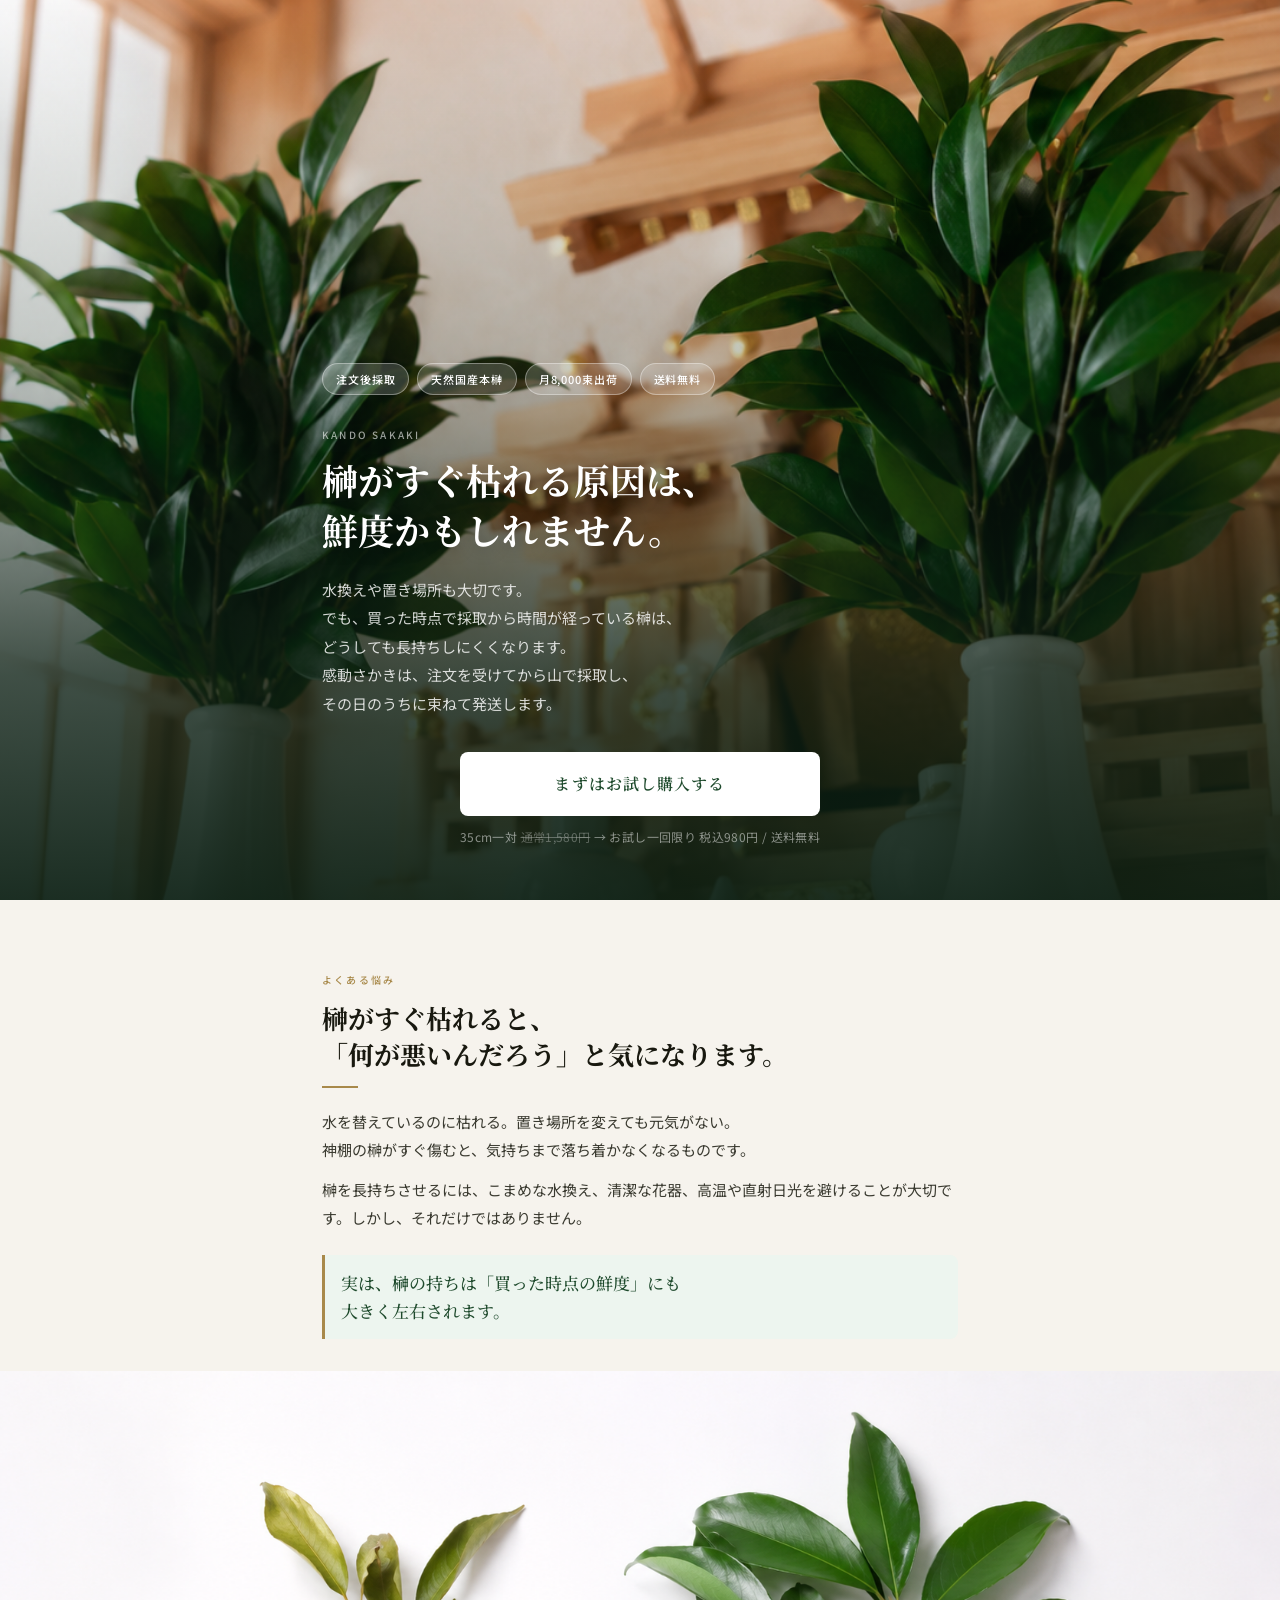
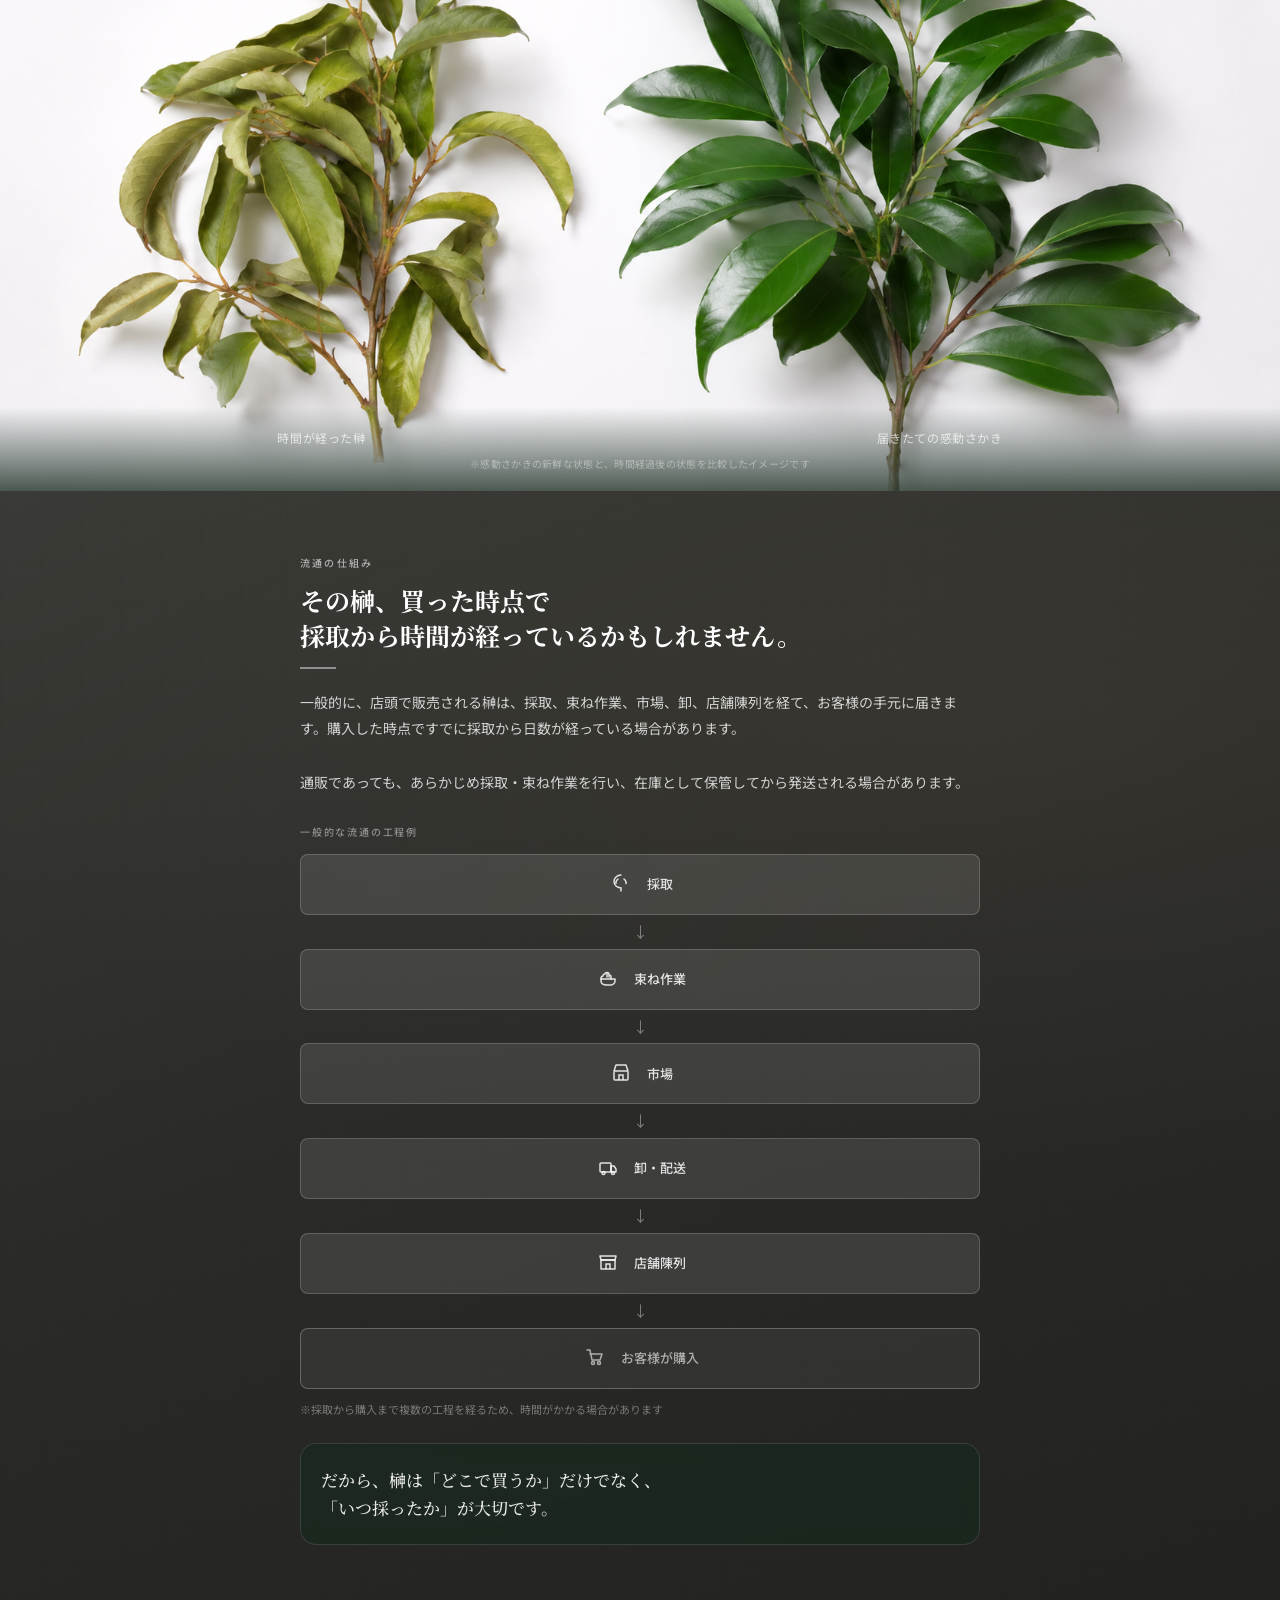
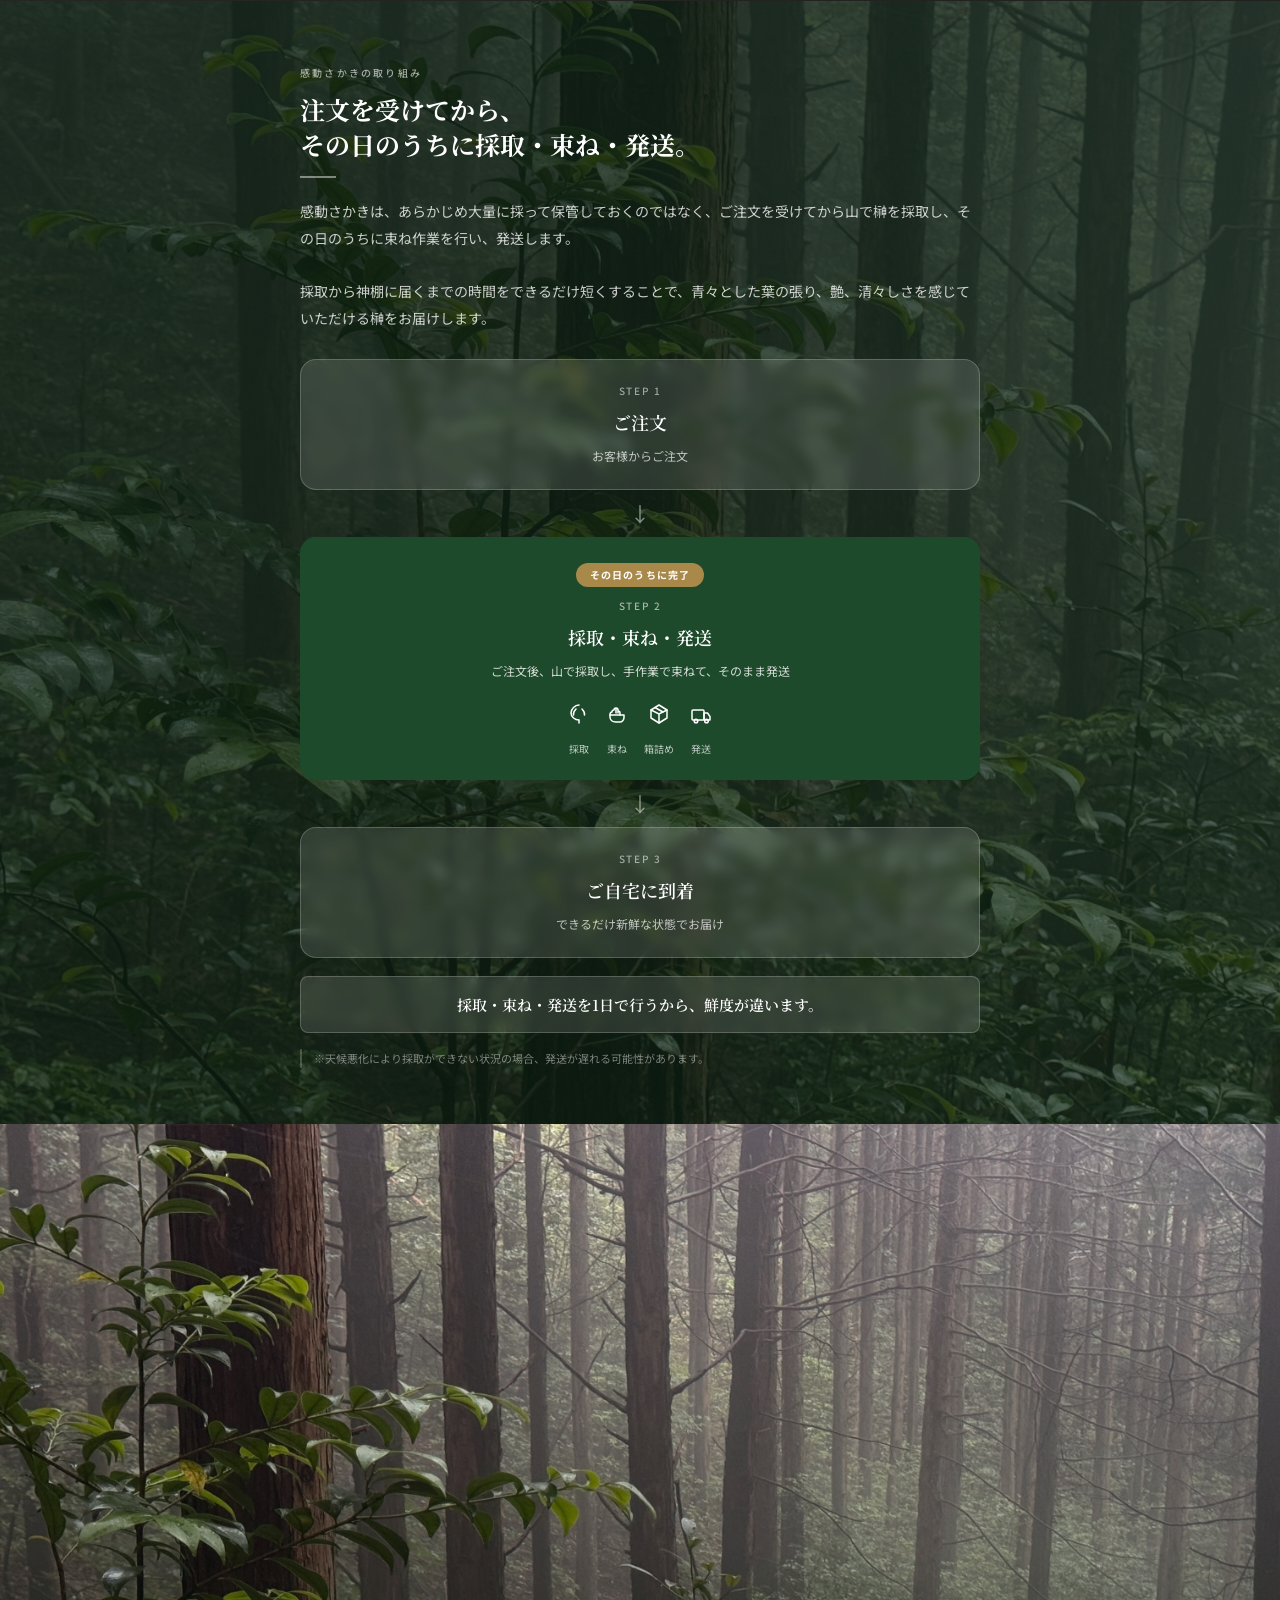
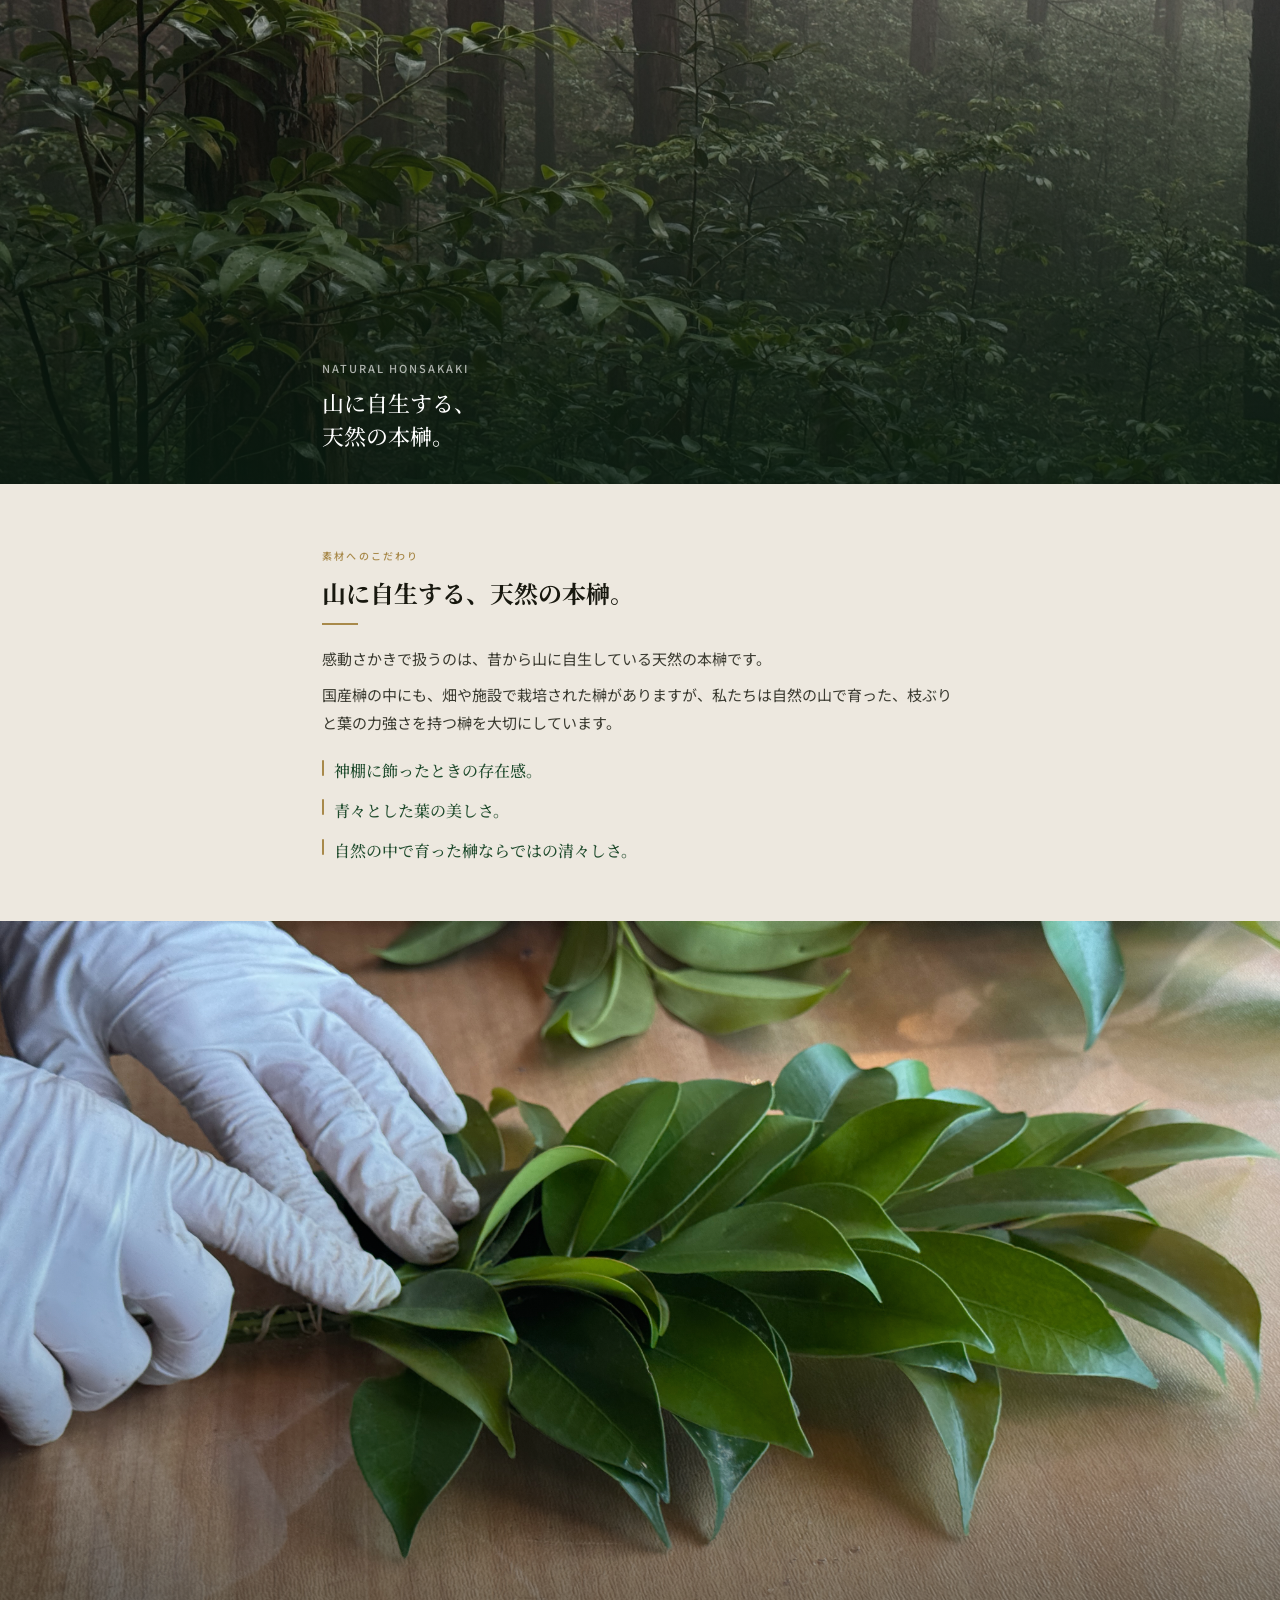
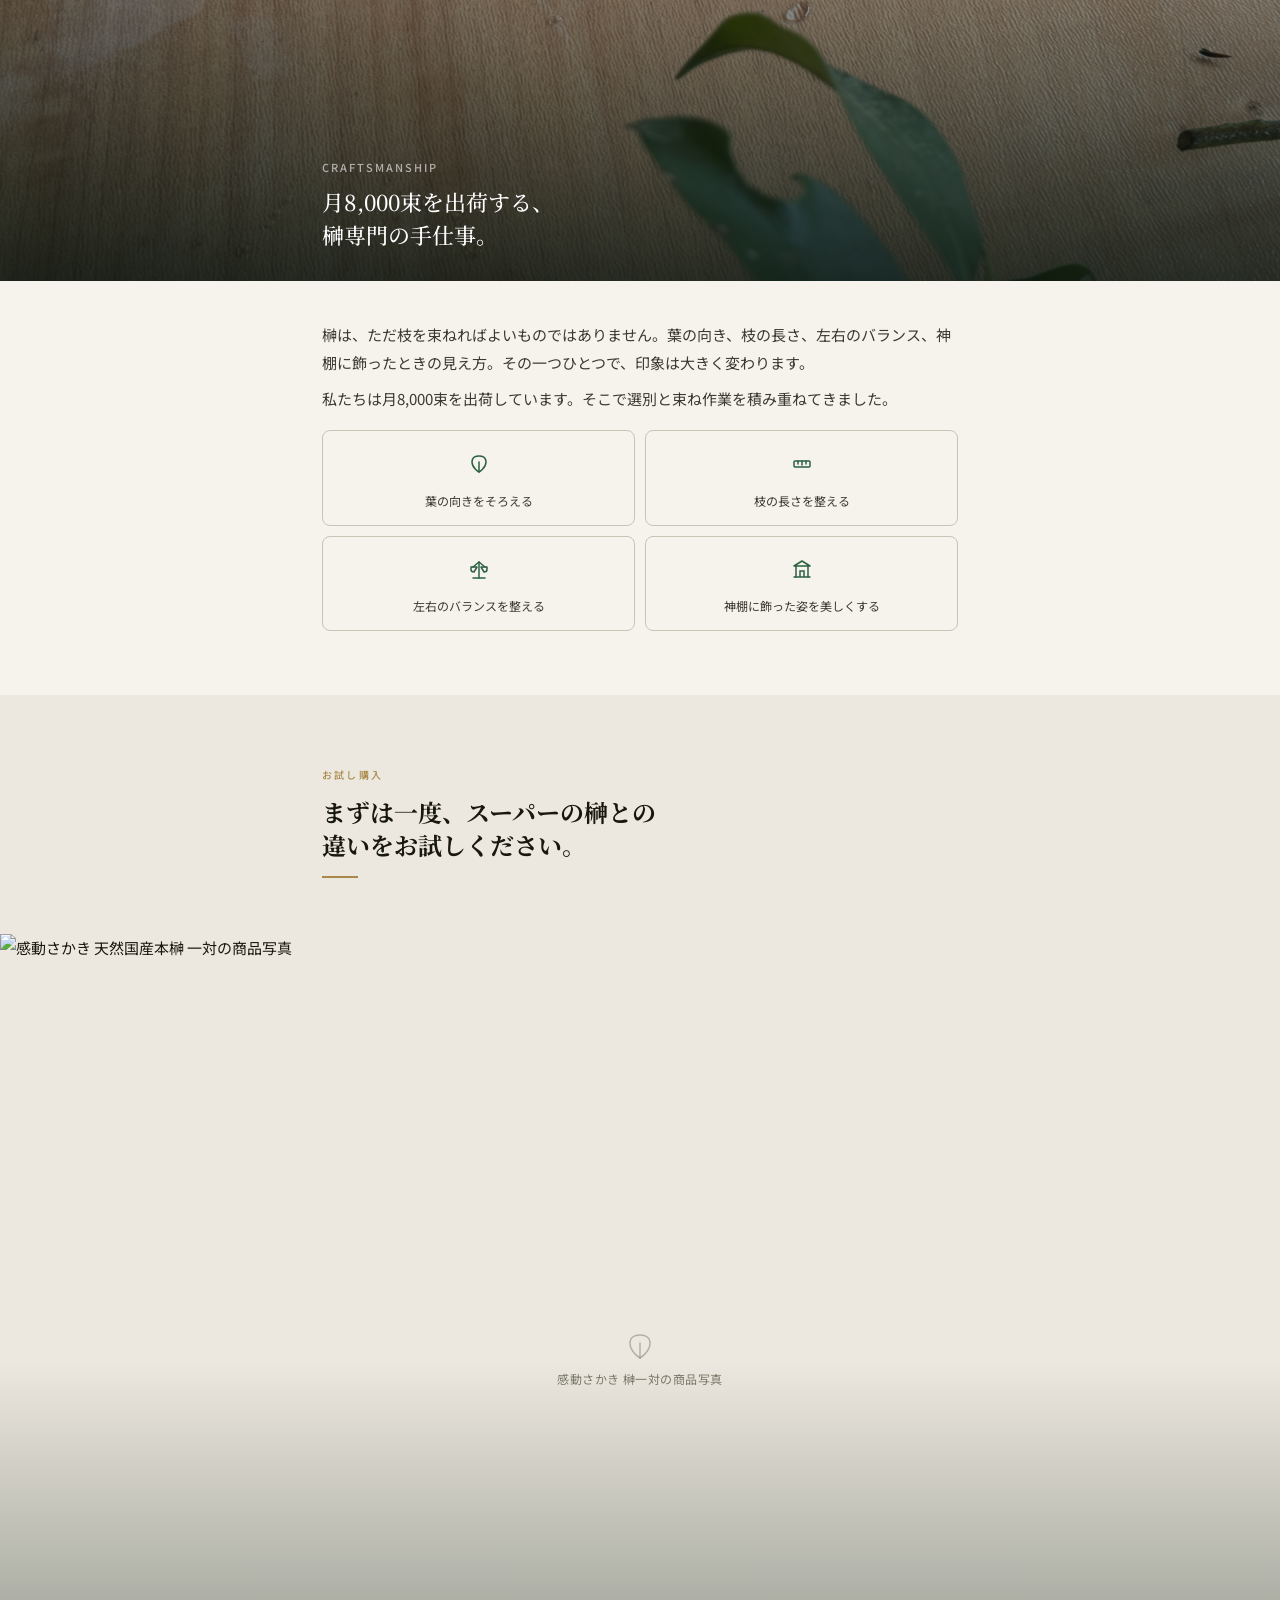
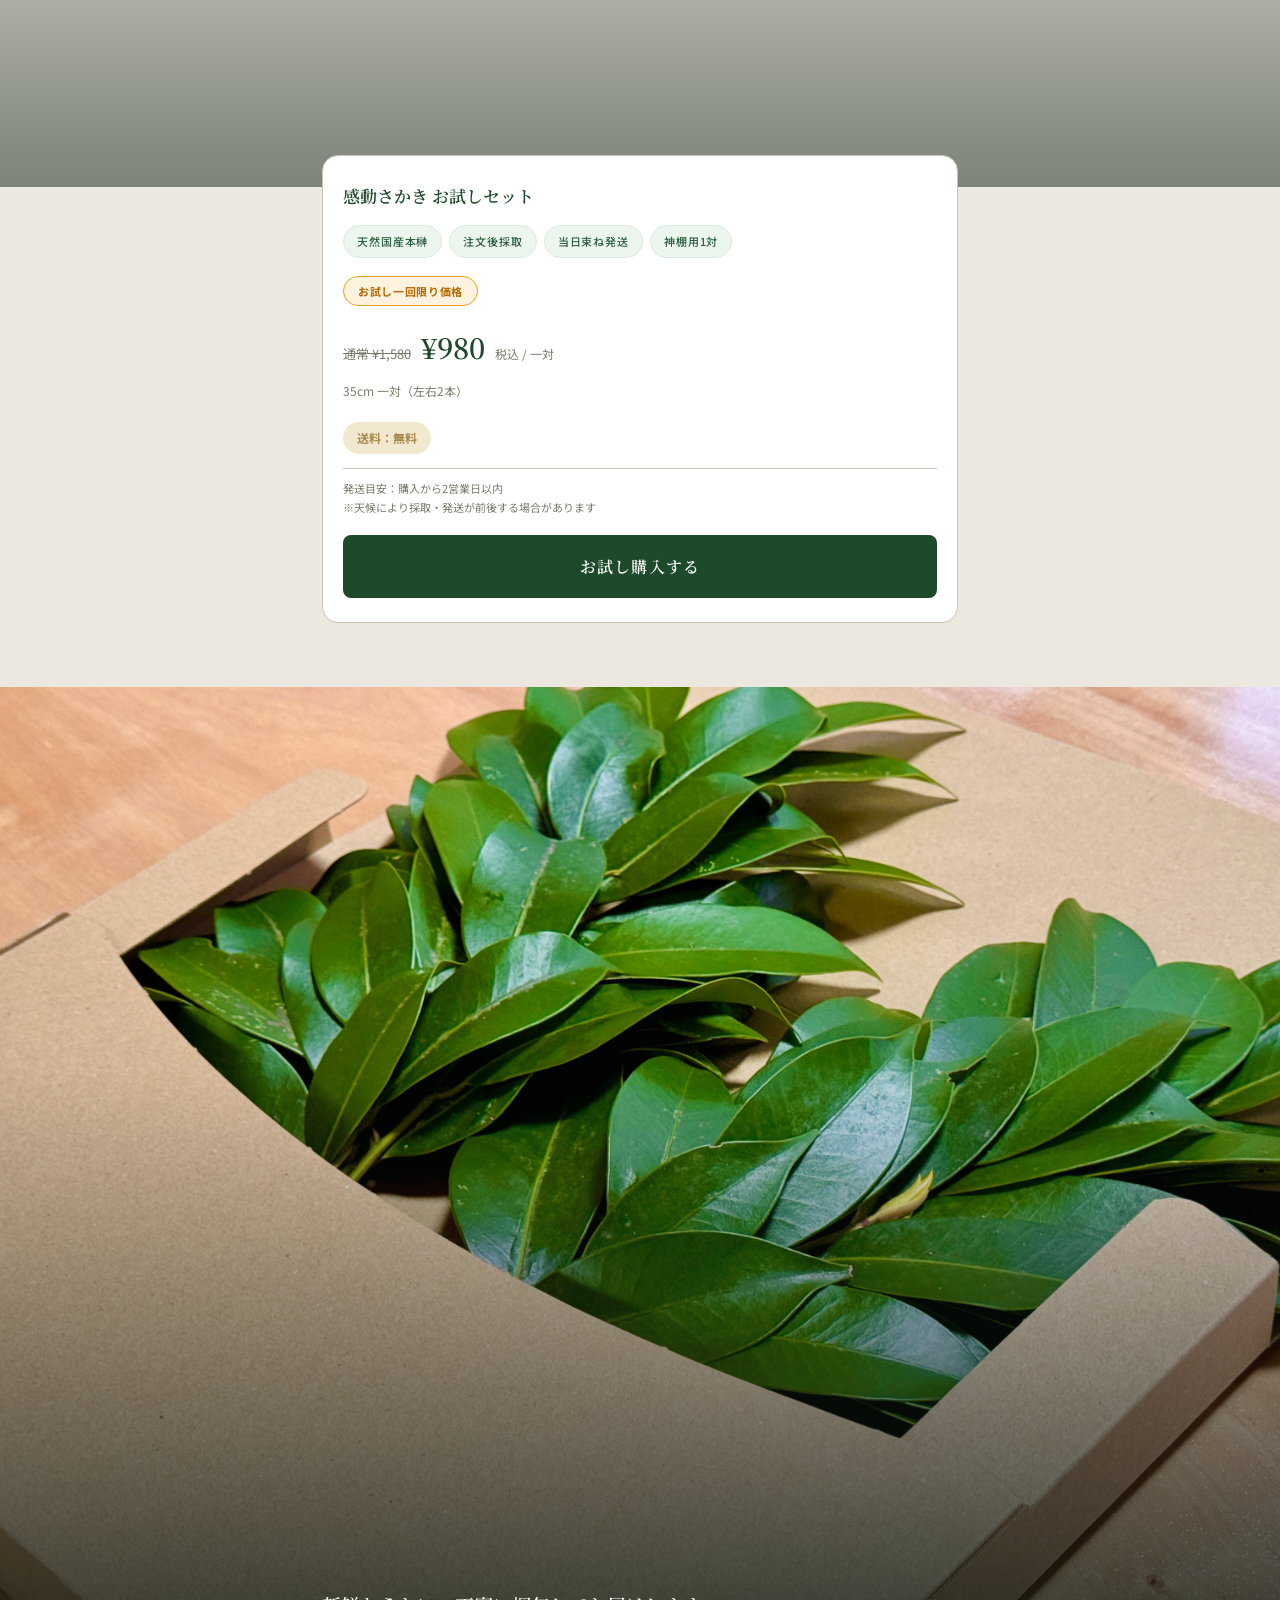
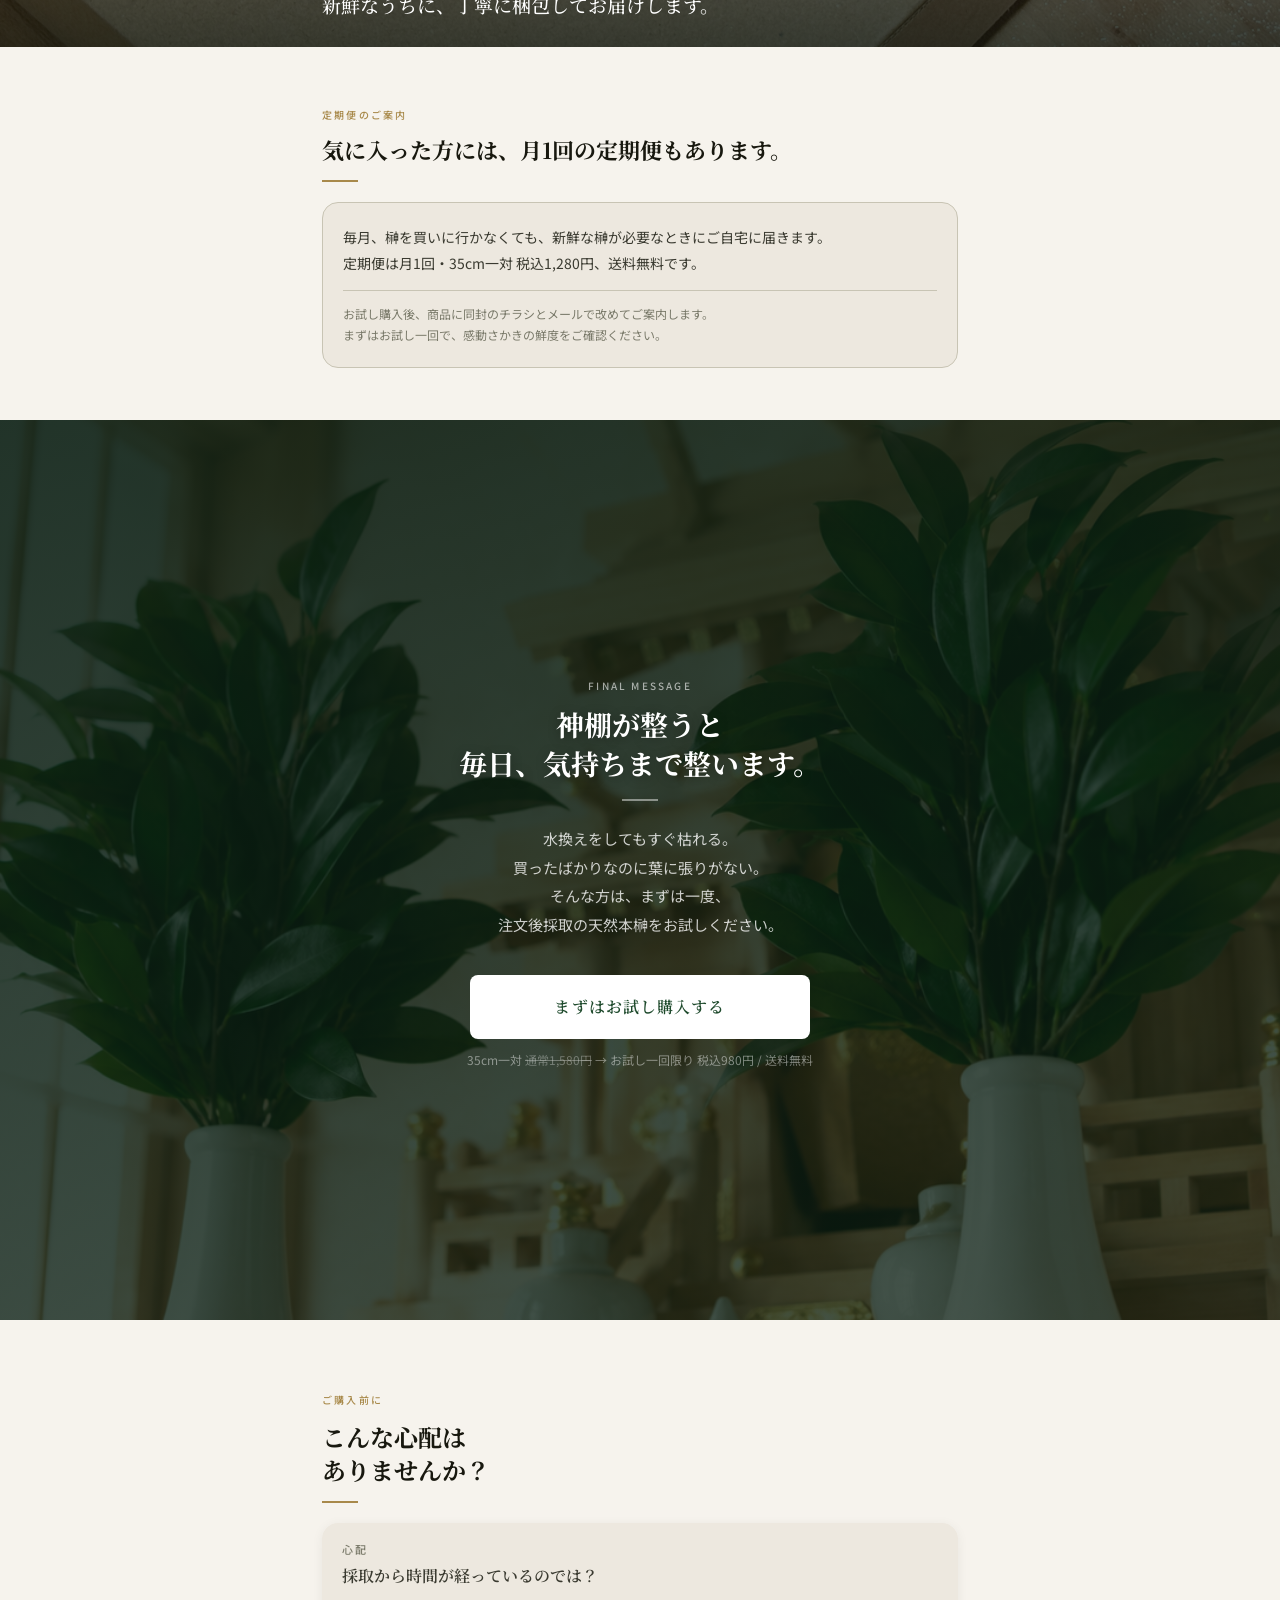
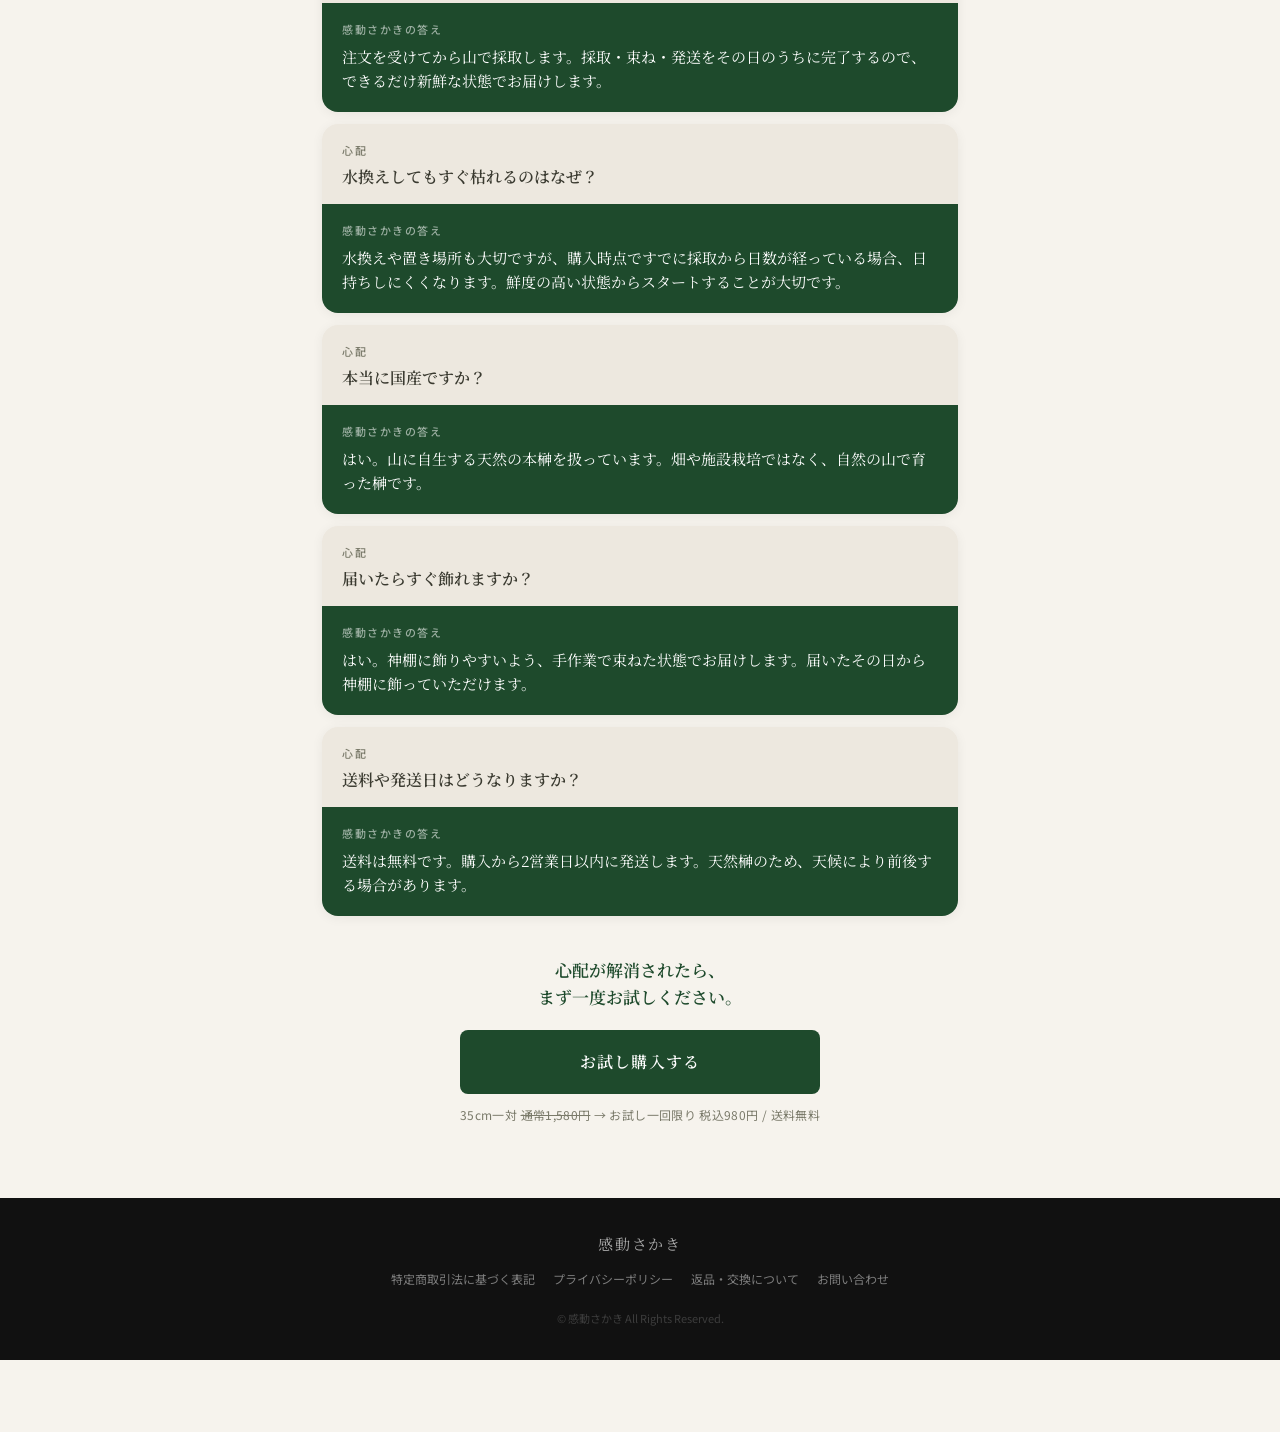
==== index.html @ 2cd1f94e "トップページをindexに変更" ====
<!DOCTYPE html>
<html lang="ja">
<head>
  <meta charset="UTF-8">
  <meta name="viewport" content="width=device-width, initial-scale=1.0">
  <title>感動さかき｜榊がすぐ枯れる原因は鮮度かもしれません。天然国産本榊 注文後採取・当日発送</title>
  <meta name="description" content="榊がすぐ枯れる原因は、水換えだけでなく「買った時点の鮮度」にあるかもしれません。感動さかきは注文を受けてから山で採取し、その日のうちに束ねて発送。天然国産本榊をお試し980円から、送料無料でお届けします。">
  <link rel="preconnect" href="https://fonts.googleapis.com">
  <link rel="preconnect" href="https://fonts.gstatic.com" crossorigin>
  <link href="https://fonts.googleapis.com/css2?family=Noto+Serif+JP:wght@300;400;500;600&family=Noto+Sans+JP:wght@300;400;500&display=swap" rel="stylesheet">
  <style>
    *,*::before,*::after{box-sizing:border-box;margin:0;padding:0}

    :root{
      --green-deep:#1E4A2C;
      --green-mid:#2C6040;
      --green-bright:#3D7A50;
      --green-pale:#D8EBE0;
      --green-tint:#EDF5EF;
      --gold:#A8894A;
      --gold-pale:#F2E8D0;
      --ivory:#F6F3ED;
      --paper:#EDE8DF;
      --ink:#18180F;
      --ink-soft:#3A3A30;
      --muted:#7A7A6A;
      --border:#C8C4B4;
      --white:#FFFFFF;
      --f-serif:'Noto Serif JP',serif;
      --f-sans:'Noto Sans JP',sans-serif;
      --r:8px;
      --r-lg:16px;
    }

    html{scroll-behavior:smooth}
    body{
      font-family:var(--f-sans);
      background:var(--ivory);
      color:var(--ink);
      font-size:15px;
      line-height:1.85;
      padding-bottom:72px;
    }

    /* ── SHARED ── */
    .serif{font-family:var(--f-serif)}
    h1,h2,h3,h4{font-family:var(--f-serif);line-height:1.4}

    /* ── PHOTO SCENE (full-bleed section with image bg) ── */
    .photo-scene{
      position:relative;
      width:100%;
      overflow:hidden;
    }
    .photo-scene .bg-img{
      position:absolute;inset:0;
      width:100%;height:100%;
      object-fit:cover;
      display:block;
    }
    .photo-scene .bg-overlay{
      position:absolute;inset:0;
    }
    .photo-scene .scene-body{
      position:relative;
      z-index:2;
      padding:0 22px;
    }

    /* ── CTA BUTTON ── */
    .btn{
      display:block;width:100%;
      padding:17px 20px;
      font-family:var(--f-serif);
      font-size:16px;font-weight:600;
      letter-spacing:.07em;
      text-align:center;text-decoration:none;
      border:none;cursor:pointer;
      border-radius:var(--r);
      transition:filter .2s,transform .15s;
    }
    .btn:active{transform:scale(.98)}
    .btn-primary{background:var(--green-deep);color:var(--white)}
    .btn-primary:hover{filter:brightness(1.12)}
    .btn-outline{background:transparent;border:1.5px solid var(--green-deep);color:var(--green-deep)}
    .btn-outline:hover{background:var(--green-tint)}
    .btn-white{background:var(--white);color:var(--green-deep)}
    .btn-white:hover{background:var(--ivory)}
    .price-note{text-align:center;font-size:12px;color:var(--muted);margin-top:9px;letter-spacing:.03em}

    /* ── EYEBROW ── */
    .eyebrow{
      display:inline-block;
      font-size:10px;letter-spacing:.22em;
      font-family:var(--f-sans);font-weight:500;
      color:var(--gold);
      text-transform:uppercase;
      margin-bottom:10px;
    }
    .eyebrow-light{color:rgba(255,255,255,.6)}

    /* ── EMPHASIS ── */
    .em-line{
      border-left:3px solid var(--gold);
      padding:14px 16px;
      font-family:var(--f-serif);
      font-size:clamp(15px,4vw,17px);
      font-weight:500;
      color:var(--green-deep);
      line-height:1.65;
      background:var(--green-tint);
      border-radius:0 var(--r) var(--r) 0;
    }

    /* ── GLASS CARD (on dark/photo backgrounds) ── */
    .glass-card{
      background:rgba(255,255,255,.12);
      border:1px solid rgba(255,255,255,.22);
      border-radius:var(--r-lg);
      backdrop-filter:blur(8px);
      -webkit-backdrop-filter:blur(8px);
      padding:22px 20px;
    }
    .glass-card-dark{
      background:rgba(20,40,28,.55);
      border:1px solid rgba(255,255,255,.12);
      border-radius:var(--r-lg);
      backdrop-filter:blur(8px);
      -webkit-backdrop-filter:blur(8px);
      padding:22px 20px;
    }

    /* ── IMAGE PLACEHOLDER ── */
    .img-wrap{width:100%;position:relative;overflow:hidden}
    .img-wrap img{
      display:block;width:100%;height:100%;
      object-fit:cover;position:absolute;inset:0;
    }
    .img-ph-label{
      position:absolute;inset:0;
      display:flex;flex-direction:column;
      align-items:center;justify-content:center;
      gap:6px;color:var(--muted);
      font-size:12px;letter-spacing:.04em;
      background:var(--paper);
      z-index:0;
    }
    .img-ph-label span:first-child{font-size:30px;opacity:.4}

    /* ── BADGE ROW ── */
    .badge-row{display:flex;flex-wrap:wrap;gap:8px}
    .badge{
      font-size:11px;letter-spacing:.08em;
      padding:5px 13px;
      border-radius:20px;
      font-family:var(--f-sans);font-weight:500;
      white-space:nowrap;
    }
    .badge-light{
      background:rgba(255,255,255,.18);
      border:1px solid rgba(255,255,255,.35);
      color:var(--white);
    }
    .badge-gold{
      background:var(--gold-pale);
      border:1px solid var(--gold);
      color:var(--gold);
    }
    .badge-green{
      background:var(--green-tint);
      border:1px solid var(--green-pale);
      color:var(--green-mid);
    }

    /* ── THIN RULE ── */
    .rule{width:36px;height:2px;background:var(--gold);margin:14px 0 20px}
    .rule-light{background:rgba(255,255,255,.45)}

    /* ── CARD SURFACE ── */
    .card{
      background:var(--white);
      border:1px solid var(--border);
      border-radius:var(--r-lg);
      padding:24px 20px;
    }

    /* ── FLOW DIAGRAM ── */
    .flow-v{display:flex;flex-direction:column;align-items:stretch;gap:0}
    .flow-box{
      background:var(--white);
      border:1px solid var(--border);
      border-radius:var(--r);
      padding:11px 14px;
      display:flex;align-items:center;justify-content:center;gap:12px;
    }
    .flow-box-icon{font-size:20px;flex-shrink:0;width:28px;text-align:center}
    .flow-box-text{font-size:13px;font-weight:500;color:var(--ink-soft);text-align:center}
    .flow-arrow{
      text-align:center;
      font-size:15px;color:var(--muted);
      padding:3px 0;
    }

    /* ── KANDO STEP CARDS ── */
    .ksteps{display:flex;flex-direction:column;align-items:center;gap:0;margin:28px 0 6px}
    .kstep{width:100%}
    .kstep-card{
      border-radius:var(--r-lg);
      padding:22px 18px;
      text-align:center;
    }
    .kstep-card.side{
      background:var(--paper);
      border:1px solid var(--border);
    }
    .kstep-card.center{
      background:var(--green-deep);
      border:none;
    }
    .kstep-label-pill{
      display:inline-block;
      background:var(--gold);
      color:var(--white);
      font-size:10px;letter-spacing:.12em;font-weight:700;
      padding:3px 14px;border-radius:20px;
      margin-bottom:10px;
    }
    .kstep-num{
      font-size:10px;letter-spacing:.18em;
      font-weight:500;margin-bottom:5px;
    }
    .kstep-card.side .kstep-num{color:var(--muted)}
    .kstep-card.center .kstep-num{color:rgba(255,255,255,.6)}
    .kstep-title{
      font-family:var(--f-serif);
      font-size:clamp(15px,4vw,18px);
      font-weight:600;margin-bottom:7px;
    }
    .kstep-card.center .kstep-title{color:var(--white)}
    .kstep-card.side .kstep-title{color:var(--ink)}
    .kstep-desc{font-size:12px;line-height:1.7}
    .kstep-card.center .kstep-desc{color:rgba(255,255,255,.8)}
    .kstep-card.side .kstep-desc{color:var(--muted)}
    .kstep-icons{display:flex;justify-content:center;gap:16px;margin-top:14px}
    .kstep-icon-item{display:flex;flex-direction:column;align-items:center;gap:4px}
    .kstep-icon-item .ico{font-size:22px}
    .kstep-icon-item .ico-lbl{font-size:10px;color:rgba(255,255,255,.7)}
    .kstep-arrow{text-align:center;font-size:20px;color:var(--green-bright);padding:5px 0}

    /* ── QUALITY GRID ── */
    .q-grid{display:grid;grid-template-columns:1fr 1fr;gap:10px;margin-top:18px}
    .q-item{
      background:var(--ivory);
      border:1px solid var(--border);
      border-radius:var(--r);
      padding:14px 12px;
      text-align:center;
    }
    .q-item-ico{font-size:22px;margin-bottom:6px}
    .q-item-txt{font-size:12px;color:var(--ink-soft);line-height:1.55}

    /* ── PRICE TABLE ── */
    .price-tbl{width:100%;border-collapse:collapse;margin-bottom:14px}
    .price-tbl th,.price-tbl td{
      padding:10px 12px;
      text-align:left;font-size:13px;
      border-bottom:1px solid var(--border);
    }
    .price-tbl th{
      background:var(--ivory);
      font-family:var(--f-serif);font-weight:500;
      color:var(--muted);font-size:11px;letter-spacing:.06em;
    }
    .price-tbl td:last-child{
      text-align:right;font-family:var(--f-serif);
      font-size:17px;font-weight:600;color:var(--green-deep);
    }
    .free-badge{
      display:inline-flex;align-items:center;gap:5px;
      background:var(--gold-pale);color:var(--gold);
      font-size:12px;font-weight:700;
      padding:5px 14px;border-radius:20px;margin-bottom:14px;
    }
    .product-note{
      font-size:11px;color:var(--muted);
      line-height:1.7;margin-bottom:18px;
      padding-top:10px;border-top:1px solid var(--border);
    }

    /* ── FAQ ── */
    .faq-list{display:flex;flex-direction:column}
    .faq-item{border-bottom:1px solid var(--border)}
    .faq-item:first-child{border-top:1px solid var(--border)}
    .faq-q{
      width:100%;background:transparent;border:none;
      cursor:pointer;padding:17px 0;
      display:flex;align-items:flex-start;justify-content:space-between;
      gap:12px;text-align:left;
    }
    .faq-q-text{
      font-family:var(--f-serif);
      font-size:clamp(14px,3.5vw,15px);
      color:var(--ink);font-weight:500;
      line-height:1.55;flex:1;
    }
    .faq-ico{
      width:22px;height:22px;border-radius:50%;
      background:var(--green-deep);color:var(--white);
      display:flex;align-items:center;justify-content:center;
      font-size:16px;flex-shrink:0;
      transition:transform .25s;margin-top:1px;
    }
    .faq-item.open .faq-ico{transform:rotate(45deg)}
    .faq-ans{max-height:0;overflow:hidden;transition:max-height .3s ease}
    .faq-item.open .faq-ans{max-height:220px}
    .faq-ans-inner{
      padding-bottom:17px;
      font-size:13px;color:var(--muted);line-height:1.8;
    }

    /* ── FIXED BAR ── */
    .fixed-bar{
      position:fixed;bottom:0;left:0;right:0;
      background:var(--white);
      border-top:1px solid var(--border);
      z-index:200;
      transition:opacity .3s;
    }
    .fixed-bar-inner{
      display:flex;align-items:center;gap:10px;
      max-width:680px;margin:0 auto;
      padding:10px 16px;
    }
    .fixed-bar-copy{
      flex-shrink:0;
      font-size:11px;color:var(--muted);
      line-height:1.4;
    }
    .fixed-bar-copy strong{display:block;font-size:12px;color:var(--ink);font-weight:500}
    .fixed-bar .btn{flex:1;padding:13px 10px;font-size:13px;margin:0;max-width:none}

    /* ── FOOTER ── */
    footer{
      background:#111;
      color:rgba(255,255,255,.45);
      padding:32px 20px;
      text-align:center;
      font-size:12px;
    }
    .footer-links{
      display:flex;justify-content:center;flex-wrap:wrap;
      gap:6px 18px;margin-bottom:18px;
    }
    .footer-links a{color:rgba(255,255,255,.45);text-decoration:none}
    .footer-links a:hover{color:rgba(255,255,255,.8)}
    .footer-brand{
      font-family:var(--f-serif);font-size:15px;
      color:rgba(255,255,255,.65);
      margin-bottom:10px;letter-spacing:.12em;
    }

    /* ── HIGHLIGHT LIST ── */
    .hi-list{list-style:none;display:flex;flex-direction:column;gap:10px;margin-top:18px}
    .hi-list li{
      display:flex;align-items:flex-start;gap:10px;
      font-family:var(--f-serif);
      font-size:clamp(14px,3.5vw,16px);
      font-weight:500;color:var(--green-deep);
    }
    .hi-list li::before{
      content:'';display:inline-block;
      width:2px;height:1em;
      background:var(--gold);
      border-radius:2px;
      flex-shrink:0;margin-top:.2em;
    }

    /* ── NOTE ── */
    .note{
      font-size:11px;color:var(--muted);
      line-height:1.7;margin-top:16px;
      padding-left:12px;
      border-left:2px solid var(--border);
    }

    /* ── SUPPLEMENT BOX ── */
    .supp-box{
      background:var(--green-tint);
      border-radius:var(--r);
      padding:14px 18px;
      text-align:center;
      font-family:var(--f-serif);
      font-size:clamp(13px,3.3vw,15px);
      color:var(--green-deep);font-weight:600;
      margin-top:18px;
    }

    /* ── SUBSCRIPTION NOTE ── */
    .sub-note{font-size:12px;color:var(--muted);text-align:center;margin-top:12px;line-height:1.65}

    @media(prefers-reduced-motion:reduce){*{transition:none!important;animation:none!important}}
  </style>
</head>
<body>


<!-- ════════════════════════════════════════
  §1  FIRST VIEW — full-bleed photo hero
════════════════════════════════════════ -->
<section class="photo-scene" style="min-height:100svh;display:flex;flex-direction:column;justify-content:flex-end;">

  <!-- bg photo -->
  <div class="img-ph-label" style="position:absolute;inset:0;z-index:0;">
    <svg width="32" height="32" viewBox="0 0 32 32" fill="none" xmlns="http://www.w3.org/2000/svg"><path d="M16 3 L29 10 L3 10 Z" stroke="#7A7A6A" stroke-width="1.5" stroke-opacity="0.5" stroke-linejoin="round"/><path d="M7 10 L7 27" stroke="#7A7A6A" stroke-width="1.5" stroke-opacity="0.5" stroke-linecap="round"/><path d="M25 10 L25 27" stroke="#7A7A6A" stroke-width="1.5" stroke-opacity="0.5" stroke-linecap="round"/><path d="M2 27 L30 27" stroke="#7A7A6A" stroke-width="1.5" stroke-opacity="0.5" stroke-linecap="round"/><path d="M13 27 L13 19 L19 19 L19 27" stroke="#7A7A6A" stroke-width="1.5" stroke-opacity="0.5"/></svg>
    <span>神棚に飾られた感動さかきの写真</span>
  </div>
  <img src="sakaki_images/Proto_1.png"
       alt="神棚に青々とした感動さかきが飾られている写真"
       class="bg-img" style="z-index:1;">

  <!-- gradient overlay: bottom-heavy, top transparent -->
  <div class="bg-overlay" style="z-index:2;
    background:linear-gradient(to bottom,
      rgba(10,30,18,0) 0%,
      rgba(10,30,18,.25) 40%,
      rgba(10,30,18,.78) 75%,
      rgba(10,30,18,.93) 100%);">
  </div>

  <!-- content -->
  <div class="scene-body" style="padding-bottom:52px;padding-top:60px;max-width:680px;margin:0 auto;width:100%;">

    <div class="badge-row" style="margin-bottom:24px;">
      <span class="badge badge-light">注文後採取</span>
      <span class="badge badge-light">天然国産本榊</span>
      <span class="badge badge-light">月8,000束出荷</span>
      <span class="badge badge-light">送料無料</span>
    </div>

    <p class="eyebrow eyebrow-light">KANDO SAKAKI</p>

    <h1 style="color:var(--white);font-size:clamp(24px,7vw,36px);
      text-shadow:0 2px 16px rgba(0,0,0,.35);margin-bottom:20px;">
      榊がすぐ枯れる原因は、<br>鮮度かもしれません。
    </h1>

    <p style="color:rgba(255,255,255,.82);font-size:clamp(13px,3.4vw,15px);
      line-height:1.9;margin-bottom:34px;">
      水換えや置き場所も大切です。<br>
      でも、買った時点で採取から時間が経っている榊は、<br>
      どうしても長持ちしにくくなります。<br>
      感動さかきは、注文を受けてから山で採取し、<br>
      その日のうちに束ねて発送します。
    </p>

    <a href="https://buy.stripe.com/9B64gAgDJ6dh0q90DC18c00" class="btn btn-white" style="max-width:360px;display:block;margin:0 auto 10px;">
      まずはお試し購入する
    </a>
    <p class="price-note" style="color:rgba(255,255,255,.5);">
      35cm一対 <span style="text-decoration:line-through;opacity:.6;">通常1,580円</span>
      → お試し一回限り 税込980円 / 送料無料
    </p>
  </div>
</section>


<!-- ════════════════════════════════════════
  §2  EMPATHY — ivory section + compare photo
════════════════════════════════════════ -->
<section style="background:var(--ivory);padding:64px 0 0;">
  <div style="max-width:680px;margin:0 auto;padding:0 22px;">

    <span class="eyebrow">よくある悩み</span>
    <h2 style="font-size:clamp(19px,5vw,26px);margin-bottom:6px;">
      榊がすぐ枯れると、<br>「何が悪いんだろう」と気になります。
    </h2>
    <div class="rule"></div>

    <p style="color:var(--ink-soft);margin-bottom:12px;">
      水を替えているのに枯れる。置き場所を変えても元気がない。<br>
      神棚の榊がすぐ傷むと、気持ちまで落ち着かなくなるものです。
    </p>
    <p style="color:var(--ink-soft);margin-bottom:24px;">
      榊を長持ちさせるには、こまめな水換え、清潔な花器、高温や直射日光を避けることが大切です。しかし、それだけではありません。
    </p>

    <div class="em-line" style="margin-bottom:32px;">
      実は、榊の持ちは「買った時点の鮮度」にも<br>大きく左右されます。
    </div>
  </div>

  <!-- compare photo — full width, bleeds to edge -->
  <div class="img-wrap" style="aspect-ratio:16/9;border-radius:0;">
    <div class="img-ph-label">
      <svg width="32" height="32" viewBox="0 0 32 32" fill="none" xmlns="http://www.w3.org/2000/svg"><path d="M16 28 C16 28 6 22 6 13 C6 8 10 5 16 5 C22 5 26 8 26 13 C26 22 16 28 16 28Z" stroke="#7A7A6A" stroke-width="1.5" stroke-opacity="0.5" stroke-linejoin="round"/><path d="M16 28 L16 13" stroke="#7A7A6A" stroke-width="1.5" stroke-opacity="0.5" stroke-linecap="round"/></svg>
      <span>採取から時間が経った榊と届きたての感動さかきの比較写真</span>
    </div>
    <img src="sakaki_images/proto_2.png"
         alt="採取から時間が経った榊（左）と届きたての感動さかき（右）の比較写真">
    <!-- caption overlay -->
    <div style="position:absolute;bottom:0;left:0;right:0;z-index:3;
      background:linear-gradient(transparent,rgba(10,30,18,.72));
      padding:20px 22px 18px;">
      <div style="display:flex;justify-content:space-around;margin-bottom:6px;">
        <span style="color:rgba(255,255,255,.7);font-size:12px;letter-spacing:.05em;">時間が経った榊</span>
        <span style="color:rgba(255,255,255,.7);font-size:12px;letter-spacing:.05em;">届きたての感動さかき</span>
      </div>
      <p style="font-size:10px;color:rgba(255,255,255,.4);text-align:center;letter-spacing:.03em;">
        ※感動さかきの新鮮な状態と、時間経過後の状態を比較したイメージです
      </p>
    </div>
  </div>
</section>


<!-- ════════════════════════════════════════
  §3  FRESHNESS — dull grey/industrial CSS bg
════════════════════════════════════════ -->
<section class="photo-scene" style="min-height:auto;">

  <!-- CSS-only industrial/dull background — no photo -->
  <div style="position:absolute;inset:0;z-index:0;
    background:
      repeating-linear-gradient(
        0deg,
        rgba(0,0,0,.03) 0px, rgba(0,0,0,.03) 1px,
        transparent 1px, transparent 40px
      ),
      repeating-linear-gradient(
        90deg,
        rgba(0,0,0,.03) 0px, rgba(0,0,0,.03) 1px,
        transparent 1px, transparent 40px
      ),
      linear-gradient(160deg, #3A3A36 0%, #2A2A28 50%, #222220 100%);
  "></div>
  <!-- subtle noise texture via radial spots -->
  <div style="position:absolute;inset:0;z-index:1;
    background:radial-gradient(ellipse 120% 60% at 80% 20%, rgba(80,75,60,.25) 0%, transparent 70%);
  "></div>

  <div class="scene-body" style="padding:56px 0;max-width:680px;margin:0 auto;width:100%;position:relative;z-index:2;">

    <span class="eyebrow eyebrow-light">流通の仕組み</span>
    <h2 style="color:var(--white);font-size:clamp(18px,5vw,25px);margin-bottom:12px;">
      その榊、買った時点で<br>採取から時間が経っているかもしれません。
    </h2>
    <div class="rule rule-light"></div>

    <p style="color:rgba(255,255,255,.78);font-size:clamp(13px,3.4vw,14px);
      line-height:1.9;margin-bottom:28px;">
      一般的に、店頭で販売される榊は、採取、束ね作業、市場、卸、店舗陳列を経て、お客様の手元に届きます。購入した時点ですでに採取から日数が経っている場合があります。<br><br>
      通販であっても、あらかじめ採取・束ね作業を行い、在庫として保管してから発送される場合があります。
    </p>

    <!-- Flow on dark -->
    <div style="margin-bottom:24px;">
      <p style="font-size:10px;letter-spacing:.18em;color:rgba(255,255,255,.45);margin-bottom:12px;font-weight:500;">一般的な流通の工程例</p>
      <div class="flow-v">
        <div class="flow-box" style="background:rgba(255,255,255,.1);border-color:rgba(255,255,255,.18);">
          <div class="flow-box-icon"><svg width="20" height="20" viewBox="0 0 20 20" fill="none" xmlns="http://www.w3.org/2000/svg"><path d="M10 2 C6 2 3 5 3 8.5 C3 12 6 14.5 10 15 L10 18" stroke="rgba(255,255,255,0.85)" stroke-width="1.5" stroke-linecap="round"/><path d="M7 6 C7 6 4.5 8 5 10.5" stroke="rgba(255,255,255,0.85)" stroke-width="1.5" stroke-linecap="round"/><path d="M13 6 C13 6 15.5 8 15 10.5" stroke="rgba(255,255,255,0.85)" stroke-width="1.5" stroke-linecap="round"/></svg></div>
          <div class="flow-box-text" style="color:rgba(255,255,255,.85);">採取</div>
        </div>
        <div class="flow-arrow" style="color:rgba(255,255,255,.4);">↓</div>
        <div class="flow-box" style="background:rgba(255,255,255,.1);border-color:rgba(255,255,255,.18);">
          <div class="flow-box-icon"><svg width="20" height="20" viewBox="0 0 20 20" fill="none" xmlns="http://www.w3.org/2000/svg"><path d="M3 11 C3 11 3 8 5 8 C5 8 5 6 7 6 C7 6 7 4.5 9 4.5 L9 9 M9 9 L9 4.5 C9 4.5 11 4.5 11 6.5 L11 9 M11 9 L11 7 C11 7 13 7 13 9 L13 11" stroke="rgba(255,255,255,0.85)" stroke-width="1.5" stroke-linecap="round" stroke-linejoin="round"/><path d="M3 11 L3 13 C3 15 5 17 9 17 L13 17 C15 17 17 15 17 13 L17 11 L13 11 L11 11 L9 11 L3 11Z" stroke="rgba(255,255,255,0.85)" stroke-width="1.5" stroke-linecap="round" stroke-linejoin="round"/></svg></div>
          <div class="flow-box-text" style="color:rgba(255,255,255,.85);">束ね作業</div>
        </div>
        <div class="flow-arrow" style="color:rgba(255,255,255,.4);">↓</div>
        <div class="flow-box" style="background:rgba(255,255,255,.1);border-color:rgba(255,255,255,.18);">
          <div class="flow-box-icon"><svg width="20" height="20" viewBox="0 0 20 20" fill="none" xmlns="http://www.w3.org/2000/svg"><rect x="3" y="9" width="14" height="9" rx="1" stroke="rgba(255,255,255,0.85)" stroke-width="1.5"/><path d="M3 9 L5 3 L15 3 L17 9" stroke="rgba(255,255,255,0.85)" stroke-width="1.5" stroke-linejoin="round"/><path d="M8 18 L8 13 L12 13 L12 18" stroke="rgba(255,255,255,0.85)" stroke-width="1.5"/></svg></div>
          <div class="flow-box-text" style="color:rgba(255,255,255,.85);">市場</div>
        </div>
        <div class="flow-arrow" style="color:rgba(255,255,255,.4);">↓</div>
        <div class="flow-box" style="background:rgba(255,255,255,.1);border-color:rgba(255,255,255,.18);">
          <div class="flow-box-icon"><svg width="20" height="20" viewBox="0 0 20 20" fill="none" xmlns="http://www.w3.org/2000/svg"><rect x="2" y="6" width="11" height="9" rx="1" stroke="rgba(255,255,255,0.85)" stroke-width="1.5"/><path d="M13 9 L16 9 L18 12 L18 15 L13 15 L13 9Z" stroke="rgba(255,255,255,0.85)" stroke-width="1.5" stroke-linejoin="round"/><circle cx="5.5" cy="16" r="1.5" stroke="rgba(255,255,255,0.85)" stroke-width="1.5"/><circle cx="15" cy="16" r="1.5" stroke="rgba(255,255,255,0.85)" stroke-width="1.5"/></svg></div>
          <div class="flow-box-text" style="color:rgba(255,255,255,.85);">卸・配送</div>
        </div>
        <div class="flow-arrow" style="color:rgba(255,255,255,.4);">↓</div>
        <div class="flow-box" style="background:rgba(255,255,255,.1);border-color:rgba(255,255,255,.18);">
          <div class="flow-box-icon"><svg width="20" height="20" viewBox="0 0 20 20" fill="none" xmlns="http://www.w3.org/2000/svg"><path d="M3 8 L17 8 L17 17 L3 17 Z" stroke="rgba(255,255,255,0.85)" stroke-width="1.5" stroke-linejoin="round"/><path d="M2 4 L18 4 L17 8 L3 8 Z" stroke="rgba(255,255,255,0.85)" stroke-width="1.5" stroke-linejoin="round"/><path d="M8 17 L8 12 L12 12 L12 17" stroke="rgba(255,255,255,0.85)" stroke-width="1.5"/></svg></div>
          <div class="flow-box-text" style="color:rgba(255,255,255,.85);">店舗陳列</div>
        </div>
        <div class="flow-arrow" style="color:rgba(255,255,255,.4);">↓</div>
        <div class="flow-box" style="background:rgba(255,255,255,.06);border-color:rgba(255,255,255,.25);">
          <div class="flow-box-icon"><svg width="20" height="20" viewBox="0 0 20 20" fill="none" xmlns="http://www.w3.org/2000/svg"><path d="M2 3 L5 3 L7 13 L15 13 L17 7 L5 7" stroke="rgba(255,255,255,0.6)" stroke-width="1.5" stroke-linecap="round" stroke-linejoin="round"/><circle cx="8" cy="16" r="1.5" stroke="rgba(255,255,255,0.6)" stroke-width="1.5"/><circle cx="14" cy="16" r="1.5" stroke="rgba(255,255,255,0.6)" stroke-width="1.5"/></svg></div>
          <div class="flow-box-text" style="color:rgba(255,255,255,.6);">お客様が購入</div>
        </div>
      </div>
      <p style="font-size:11px;color:rgba(255,255,255,.38);margin-top:10px;">
        ※採取から購入まで複数の工程を経るため、時間がかかる場合があります
      </p>
    </div>

    <div class="glass-card-dark">
      <p style="color:rgba(255,255,255,.9);font-family:var(--f-serif);
        font-size:clamp(14px,3.8vw,17px);font-weight:500;line-height:1.65;">
        だから、榊は「どこで買うか」だけでなく、<br>「いつ採ったか」が大切です。
      </p>
    </div>

  </div>
</section>


<!-- ════════════════════════════════════════
  §4  SOLUTION — mountain sakaki photo scene
════════════════════════════════════════ -->
<section class="photo-scene" style="min-height:auto;">

  <!-- mountain sakaki photo background -->
  <div class="img-ph-label" style="position:absolute;inset:0;z-index:0;background:var(--green-deep);">
    <svg width="40" height="40" viewBox="0 0 40 40" fill="none" xmlns="http://www.w3.org/2000/svg" style="opacity:.2"><path d="M20 4 C12 4 5 10 5 18 C5 26 12 32 20 33 L20 36" stroke="white" stroke-width="2" stroke-linecap="round"/><path d="M13 10 C13 10 8 15 9 20" stroke="white" stroke-width="2" stroke-linecap="round"/><path d="M27 10 C27 10 32 15 31 20" stroke="white" stroke-width="2" stroke-linecap="round"/></svg>
  </div>
  <img src="sakaki_images/demo8.jpg"
       alt="山に自生する感動さかきの天然本榊の写真"
       class="bg-img" style="z-index:1;">
  <div class="bg-overlay" style="z-index:2;
    background:linear-gradient(160deg,rgba(8,28,16,.82) 0%,rgba(12,38,22,.68) 100%);">
  </div>

  <div class="scene-body" style="padding:56px 0;max-width:680px;margin:0 auto;width:100%;position:relative;z-index:3;">

    <span class="eyebrow eyebrow-light">感動さかきの取り組み</span>
    <h2 style="color:var(--white);font-size:clamp(18px,5vw,25px);margin-bottom:12px;">
      注文を受けてから、<br>その日のうちに採取・束ね・発送。
    </h2>
    <div class="rule rule-light"></div>

    <p style="color:rgba(255,255,255,.78);font-size:clamp(13px,3.4vw,14px);
      line-height:1.9;margin-bottom:28px;">
      感動さかきは、あらかじめ大量に採って保管しておくのではなく、ご注文を受けてから山で榊を採取し、その日のうちに束ね作業を行い、発送します。<br><br>
      採取から神棚に届くまでの時間をできるだけ短くすることで、青々とした葉の張り、艶、清々しさを感じていただける榊をお届けします。
    </p>

    <!-- 3-step on photo -->
    <div class="ksteps">
      <div class="kstep">
        <div class="kstep-card side" style="background:rgba(255,255,255,.12);border-color:rgba(255,255,255,.2);backdrop-filter:blur(6px);">
          <p class="kstep-num" style="color:rgba(255,255,255,.55);">STEP 1</p>
          <p class="kstep-title" style="color:var(--white);">ご注文</p>
          <p class="kstep-desc" style="color:rgba(255,255,255,.7);">お客様からご注文</p>
        </div>
      </div>
      <div class="kstep-arrow" style="color:rgba(255,255,255,.5);">↓</div>

      <div class="kstep">
        <div class="kstep-card center">
          <span class="kstep-label-pill">その日のうちに完了</span>
          <p class="kstep-num">STEP 2</p>
          <p class="kstep-title">採取・束ね・発送</p>
          <p class="kstep-desc">ご注文後、山で採取し、手作業で束ねて、そのまま発送</p>
          <div class="kstep-icons">
            <div class="kstep-icon-item"><span class="ico"><svg width="22" height="22" viewBox="0 0 22 22" fill="none" xmlns="http://www.w3.org/2000/svg"><path d="M11 2 C7 2 3 6 3 10 C3 14 7 17 11 17 L11 20" stroke="white" stroke-width="1.5" stroke-linecap="round"/><path d="M8 6 C8 6 5 9 5.5 12" stroke="white" stroke-width="1.5" stroke-linecap="round"/><path d="M14 6 C14 6 17 9 16.5 12" stroke="white" stroke-width="1.5" stroke-linecap="round"/></svg></span><span class="ico-lbl">採取</span></div>
            <div class="kstep-icon-item"><span class="ico"><svg width="22" height="22" viewBox="0 0 22 22" fill="none" xmlns="http://www.w3.org/2000/svg"><path d="M4 12 C4 12 4 9 6 9 C6 9 6 7 8 7 C8 7 8 5 10 5 L10 10 M10 10 L10 5 C10 5 12 5 12 7 L12 10 M12 10 L12 8 C12 8 14 8 14 10 L14 12" stroke="white" stroke-width="1.5" stroke-linecap="round" stroke-linejoin="round"/><path d="M4 12 L4 14 C4 16.5 6 19 10 19 L14 19 C16 19 18 17 18 14.5 L18 12 L14 12 L12 12 L10 12 L4 12Z" stroke="white" stroke-width="1.5" stroke-linecap="round" stroke-linejoin="round"/></svg></span><span class="ico-lbl">束ね</span></div>
            <div class="kstep-icon-item"><span class="ico"><svg width="22" height="22" viewBox="0 0 22 22" fill="none" xmlns="http://www.w3.org/2000/svg"><path d="M3 7 L11 11 L19 7" stroke="white" stroke-width="1.5" stroke-linecap="round"/><path d="M11 11 L11 20" stroke="white" stroke-width="1.5" stroke-linecap="round"/><path d="M19 7 L19 15 L11 20 L3 15 L3 7 L11 2 L19 7Z" stroke="white" stroke-width="1.5" stroke-linecap="round" stroke-linejoin="round"/><path d="M7 4.5 L15 9" stroke="white" stroke-width="1.5" stroke-linecap="round"/></svg></span><span class="ico-lbl">箱詰め</span></div>
            <div class="kstep-icon-item"><span class="ico"><svg width="22" height="22" viewBox="0 0 22 22" fill="none" xmlns="http://www.w3.org/2000/svg"><rect x="2" y="7" width="12" height="10" rx="1" stroke="white" stroke-width="1.5"/><path d="M14 10 L17.5 10 L20 13.5 L20 17 L14 17 L14 10Z" stroke="white" stroke-width="1.5" stroke-linejoin="round"/><circle cx="6" cy="18" r="1.8" stroke="white" stroke-width="1.5"/><circle cx="16.5" cy="18" r="1.8" stroke="white" stroke-width="1.5"/></svg></span><span class="ico-lbl">発送</span></div>
          </div>
        </div>
      </div>
      <div class="kstep-arrow" style="color:rgba(255,255,255,.5);">↓</div>

      <div class="kstep">
        <div class="kstep-card side" style="background:rgba(255,255,255,.12);border-color:rgba(255,255,255,.2);backdrop-filter:blur(6px);">
          <p class="kstep-num" style="color:rgba(255,255,255,.55);">STEP 3</p>
          <p class="kstep-title" style="color:var(--white);">ご自宅に到着</p>
          <p class="kstep-desc" style="color:rgba(255,255,255,.7);">できるだけ新鮮な状態でお届け</p>
        </div>
      </div>
    </div>

    <div class="supp-box" style="background:rgba(255,255,255,.12);border:1px solid rgba(255,255,255,.2);
      backdrop-filter:blur(6px);color:var(--white);">
      採取・束ね・発送を1日で行うから、鮮度が違います。
    </div>
    <p class="note" style="border-left-color:rgba(255,255,255,.2);color:rgba(255,255,255,.45);">
      ※天候悪化により採取ができない状況の場合、発送が遅れる可能性があります。
    </p>

  </div>
</section>


<!-- ════════════════════════════════════════
  §5  NATURAL PHOTO — full-bleed with copy overlay
════════════════════════════════════════ -->
<section class="photo-scene" style="aspect-ratio:4/3;min-height:300px;">
  <div class="img-ph-label" style="position:absolute;inset:0;z-index:0;">
    <svg width="32" height="32" viewBox="0 0 32 32" fill="none" xmlns="http://www.w3.org/2000/svg"><path d="M2 26 L12 10 L18 18 L22 14 L30 26 Z" stroke="#7A7A6A" stroke-width="1.5" stroke-opacity="0.5" stroke-linejoin="round"/></svg><span>山に自生する天然の本榊の写真</span>
  </div>
  <img src="sakaki_images/demo9.jpg"
       alt="山に自生する天然の本榊の写真"
       class="bg-img" style="z-index:1;">
  <div class="bg-overlay" style="z-index:2;
    background:linear-gradient(to top,
      rgba(10,30,18,.82) 0%,
      rgba(10,30,18,.2) 55%,
      rgba(10,30,18,0) 100%);">
  </div>
  <div class="scene-body" style="position:absolute;bottom:0;left:0;right:0;
    padding:0 22px 32px;max-width:680px;margin:0 auto;">
    <p style="color:rgba(255,255,255,.65);font-size:11px;letter-spacing:.18em;
      font-weight:500;margin-bottom:8px;">NATURAL HONSAKAKI</p>
    <p style="color:var(--white);font-family:var(--f-serif);
      font-size:clamp(17px,4.5vw,22px);font-weight:500;line-height:1.5;">
      山に自生する、<br>天然の本榊。
    </p>
  </div>
</section>


<!-- ════════════════════════════════════════
  §5b  NATURAL — paper bg
════════════════════════════════════════ -->
<section style="background:var(--paper);padding:56px 0;">
  <div style="max-width:680px;margin:0 auto;padding:0 22px;">

    <span class="eyebrow">素材へのこだわり</span>
    <h2 style="font-size:clamp(18px,5vw,24px);margin-bottom:6px;">山に自生する、天然の本榊。</h2>
    <div class="rule"></div>

    <p style="color:var(--ink-soft);margin-bottom:8px;">
      感動さかきで扱うのは、昔から山に自生している天然の本榊です。
    </p>
    <p style="color:var(--ink-soft);margin-bottom:20px;">
      国産榊の中にも、畑や施設で栽培された榊がありますが、私たちは自然の山で育った、枝ぶりと葉の力強さを持つ榊を大切にしています。
    </p>

    <ul class="hi-list">
      <li>神棚に飾ったときの存在感。</li>
      <li>青々とした葉の美しさ。</li>
      <li>自然の中で育った榊ならではの清々しさ。</li>
    </ul>
  </div>
</section>


<!-- ════════════════════════════════════════
  §6  CRAFT — bundle photo scene + quality cards
════════════════════════════════════════ -->
<section class="photo-scene" style="aspect-ratio:4/3;min-height:280px;">
  <div class="img-ph-label" style="position:absolute;inset:0;z-index:0;">
    <svg width="32" height="32" viewBox="0 0 32 32" fill="none" xmlns="http://www.w3.org/2000/svg"><path d="M6 17 C6 17 6 13 9 13 C9 13 9 10 12 10 C12 10 12 8 15 8 L15 14 M15 14 L15 8 C15 8 18 8 18 11 L18 14 M18 14 L18 11.5 C18 11.5 21 11.5 21 15 L21 17" stroke="#7A7A6A" stroke-width="1.5" stroke-opacity="0.5" stroke-linecap="round" stroke-linejoin="round"/><path d="M6 17 L6 20 C6 23 9 26 15 26 L21 26 C23.5 26 26 24 26 21 L26 17 L21 17 L18 17 L15 17 L6 17Z" stroke="#7A7A6A" stroke-width="1.5" stroke-opacity="0.5" stroke-linecap="round" stroke-linejoin="round"/></svg><span>榊を手作業で束ねている手元写真</span>
  </div>
  <img src="sakaki_images/craft5.JPG"
       alt="榊を手作業で束ねているスタッフの手元写真"
       class="bg-img" style="z-index:1;">
  <div class="bg-overlay" style="z-index:2;
    background:linear-gradient(to top,
      rgba(10,20,14,.85) 0%,
      rgba(10,20,14,.15) 55%,
      rgba(10,20,14,0) 100%);">
  </div>
  <div class="scene-body" style="position:absolute;bottom:0;left:0;right:0;
    padding:0 22px 30px;max-width:680px;margin:0 auto;">
    <p style="color:rgba(255,255,255,.6);font-size:11px;letter-spacing:.18em;
      font-weight:500;margin-bottom:8px;">CRAFTSMANSHIP</p>
    <p style="color:var(--white);font-family:var(--f-serif);
      font-size:clamp(17px,4.5vw,22px);font-weight:500;line-height:1.5;">
      月8,000束を出荷する、<br>榊専門の手仕事。
    </p>
  </div>
</section>

<section style="background:var(--ivory);padding:40px 0 64px;">
  <div style="max-width:680px;margin:0 auto;padding:0 22px;">
    <p style="color:var(--ink-soft);margin-bottom:8px;">
      榊は、ただ枝を束ねればよいものではありません。葉の向き、枝の長さ、左右のバランス、神棚に飾ったときの見え方。その一つひとつで、印象は大きく変わります。
    </p>
    <p style="color:var(--ink-soft);margin-bottom:4px;">私たちは月8,000束を出荷しています。そこで選別と束ね作業を積み重ねてきました。</p>

    <div class="q-grid">
      <div class="q-item">
        <div class="q-item-ico"><svg width="22" height="22" viewBox="0 0 22 22" fill="none" xmlns="http://www.w3.org/2000/svg"><path d="M11 19 C11 19 4 15 4 9 C4 5 7 3 11 3 C15 3 18 5 18 9 C18 15 11 19 11 19Z" stroke="#2C6040" stroke-width="1.5" stroke-linejoin="round"/><path d="M11 19 L11 9" stroke="#2C6040" stroke-width="1.5" stroke-linecap="round"/></svg></div>
        <div class="q-item-txt">葉の向きをそろえる</div>
      </div>
      <div class="q-item">
        <div class="q-item-ico"><svg width="22" height="22" viewBox="0 0 22 22" fill="none" xmlns="http://www.w3.org/2000/svg"><rect x="3" y="8" width="16" height="6" rx="1" stroke="#2C6040" stroke-width="1.5"/><path d="M7 8 L7 11" stroke="#2C6040" stroke-width="1.5" stroke-linecap="round"/><path d="M11 8 L11 12" stroke="#2C6040" stroke-width="1.5" stroke-linecap="round"/><path d="M15 8 L15 11" stroke="#2C6040" stroke-width="1.5" stroke-linecap="round"/></svg></div>
        <div class="q-item-txt">枝の長さを整える</div>
      </div>
      <div class="q-item">
        <div class="q-item-ico"><svg width="22" height="22" viewBox="0 0 22 22" fill="none" xmlns="http://www.w3.org/2000/svg"><path d="M11 3 L11 19" stroke="#2C6040" stroke-width="1.5" stroke-linecap="round"/><path d="M5 19 L17 19" stroke="#2C6040" stroke-width="1.5" stroke-linecap="round"/><path d="M5 8 L11 3 L17 8" stroke="#2C6040" stroke-width="1.5" stroke-linecap="round" stroke-linejoin="round"/><path d="M3 8 L9 8 L6 13 C6 13 3 13 3 10.5 Z" stroke="#2C6040" stroke-width="1.5" stroke-linejoin="round"/><path d="M19 8 L13 8 L16 13 C16 13 19 13 19 10.5 Z" stroke="#2C6040" stroke-width="1.5" stroke-linejoin="round"/></svg></div>
        <div class="q-item-txt">左右のバランスを整える</div>
      </div>
      <div class="q-item">
        <div class="q-item-ico"><svg width="22" height="22" viewBox="0 0 22 22" fill="none" xmlns="http://www.w3.org/2000/svg"><path d="M11 2 L19 7 L3 7 Z" stroke="#2C6040" stroke-width="1.5" stroke-linejoin="round"/><path d="M5 7 L5 18" stroke="#2C6040" stroke-width="1.5" stroke-linecap="round"/><path d="M17 7 L17 18" stroke="#2C6040" stroke-width="1.5" stroke-linecap="round"/><path d="M3 18 L19 18" stroke="#2C6040" stroke-width="1.5" stroke-linecap="round"/><path d="M9 18 L9 12 L13 12 L13 18" stroke="#2C6040" stroke-width="1.5"/></svg></div>
        <div class="q-item-txt">神棚に飾った姿を美しくする</div>
      </div>
    </div>
  </div>
</section>


<!-- ════════════════════════════════════════
  §7  PRODUCT — product photo scene + card
════════════════════════════════════════ -->
<section style="background:var(--paper);padding:64px 0 0;">
  <div style="max-width:680px;margin:0 auto;padding:0 22px 36px;">

    <span class="eyebrow">お試し購入</span>
    <h2 style="font-size:clamp(18px,5vw,24px);margin-bottom:6px;">
      まずは一度、スーパーの榊との<br>違いをお試しください。
    </h2>
    <div class="rule"></div>
  </div>

  <!-- product photo full-width -->
  <div class="img-wrap" style="aspect-ratio:3/2;">
    <div class="img-ph-label">
      <svg width="32" height="32" viewBox="0 0 32 32" fill="none" xmlns="http://www.w3.org/2000/svg"><path d="M16 28 C16 28 6 22 6 13 C6 8 10 5 16 5 C22 5 26 8 26 13 C26 22 16 28 16 28Z" stroke="#7A7A6A" stroke-width="1.5" stroke-opacity="0.5" stroke-linejoin="round"/><path d="M16 28 L16 13" stroke="#7A7A6A" stroke-width="1.5" stroke-opacity="0.5" stroke-linecap="round"/></svg><span>感動さかき 榊一対の商品写真</span>
    </div>
    <img src="sakaki_images/pair_sakaki.jpg"
         alt="感動さかき 天然国産本榊 一対の商品写真">
    <div style="position:absolute;inset:0;z-index:3;
      background:linear-gradient(to bottom,rgba(10,30,18,0) 50%,rgba(10,30,18,.5) 100%);">
    </div>
  </div>

  <!-- price card -->
  <div style="max-width:680px;margin:-32px auto 0;padding:0 22px 64px;position:relative;z-index:5;">
    <div class="card" id="purchase">
      <p style="font-family:var(--f-serif);font-size:17px;font-weight:600;
        color:var(--green-deep);margin-bottom:14px;">感動さかき お試しセット</p>

      <div style="display:flex;flex-wrap:wrap;gap:7px;margin-bottom:18px;">
        <span class="badge badge-green">天然国産本榊</span>
        <span class="badge badge-green">注文後採取</span>
        <span class="badge badge-green">当日束ね発送</span>
        <span class="badge badge-green">神棚用1対</span>
      </div>

      <!-- trial-once badge -->
      <div style="display:inline-flex;align-items:center;gap:6px;
        background:#FFF3E0;border:1px solid #E8A020;border-radius:20px;
        padding:4px 14px;margin-bottom:16px;">
        <span style="font-size:11px;color:#B56A00;font-weight:700;letter-spacing:.06em;">お試し一回限り価格</span>
      </div>

      <!-- price display -->
      <div style="display:flex;align-items:baseline;gap:10px;margin-bottom:6px;">
        <span style="font-size:13px;color:var(--muted);text-decoration:line-through;">通常 ¥1,580</span>
        <span style="font-size:28px;font-family:var(--f-serif);font-weight:600;color:var(--green-deep);">¥980</span>
        <span style="font-size:12px;color:var(--muted);">税込 / 一対</span>
      </div>
      <p style="font-size:12px;color:var(--muted);margin-bottom:20px;">
        35cm 一対（左右2本）
      </p>

      <span class="free-badge">送料：無料</span>

      <p class="product-note">
        発送目安：購入から2営業日以内<br>
        ※天候により採取・発送が前後する場合があります
      </p>

      <a href="https://buy.stripe.com/9B64gAgDJ6dh0q90DC18c00" class="btn btn-primary">お試し購入する</a>
    </div>
  </div>
</section>


<!-- ════════════════════════════════════════
  §8  SHIPPING PHOTO + SUBSCRIPTION
════════════════════════════════════════ -->
<section class="photo-scene" style="aspect-ratio:4/3;min-height:260px;">
  <div class="img-ph-label" style="position:absolute;inset:0;z-index:0;">
    <svg width="32" height="32" viewBox="0 0 32 32" fill="none" xmlns="http://www.w3.org/2000/svg"><path d="M4 10 L16 16 L28 10" stroke="#7A7A6A" stroke-width="1.5" stroke-opacity="0.5" stroke-linecap="round"/><path d="M16 16 L16 28" stroke="#7A7A6A" stroke-width="1.5" stroke-opacity="0.5" stroke-linecap="round"/><path d="M28 10 L28 22 L16 28 L4 22 L4 10 L16 4 L28 10Z" stroke="#7A7A6A" stroke-width="1.5" stroke-opacity="0.5" stroke-linecap="round" stroke-linejoin="round"/></svg><span>梱包・発送イメージ写真</span>
  </div>
  <img src="sakaki_images/post_sakaki.jpg"
       alt="感動さかきの梱包・発送イメージ写真"
       class="bg-img" style="z-index:1;">
  <div class="bg-overlay" style="z-index:2;
    background:linear-gradient(to top,
      rgba(10,20,14,.8) 0%,
      rgba(10,20,14,.1) 60%,
      rgba(10,20,14,0) 100%);">
  </div>
  <div class="scene-body" style="position:absolute;bottom:0;left:0;right:0;
    padding:0 22px 28px;max-width:680px;margin:0 auto;">
    <p style="color:var(--white);font-family:var(--f-serif);
      font-size:clamp(15px,4vw,19px);font-weight:500;line-height:1.55;">
      新鮮なうちに、丁寧に梱包してお届けします。
    </p>
  </div>
</section>

<!-- subscription -->
<section style="background:var(--ivory);padding:52px 0;">
  <div style="max-width:680px;margin:0 auto;padding:0 22px;">

    <span class="eyebrow">定期便のご案内</span>
    <h2 style="font-size:clamp(17px,4.5vw,22px);margin-bottom:6px;">
      気に入った方には、月1回の定期便もあります。
    </h2>
    <div class="rule"></div>

    <div style="background:var(--paper);border:1px solid var(--border);
      border-radius:var(--r-lg);padding:22px 20px;">
      <p style="color:var(--ink-soft);margin-bottom:14px;font-size:14px;">
        毎月、榊を買いに行かなくても、新鮮な榊が必要なときにご自宅に届きます。<br>
        定期便は月1回・35cm一対 税込1,280円、送料無料です。
      </p>
      <p style="font-size:12px;color:var(--muted);line-height:1.75;
        padding-top:12px;border-top:1px solid var(--border);">
        お試し購入後、商品に同封のチラシとメールで改めてご案内します。<br>
        まずはお試し一回で、感動さかきの鮮度をご確認ください。
      </p>
    </div>

  </div>
</section>


<!-- ════════════════════════════════════════
  §9  FINAL CTA — full-bleed dark photo
════════════════════════════════════════ -->
<section class="photo-scene" style="min-height:100svh;display:flex;
  flex-direction:column;justify-content:center;">

  <div class="img-ph-label" style="position:absolute;inset:0;z-index:0;background:var(--green-deep);">
    
  </div>
  <img src="sakaki_images/Proto_1.png"
       alt="神棚に青々とした感動さかきが飾られている写真"
       class="bg-img" style="z-index:1;">
  <div class="bg-overlay" style="z-index:2;
    background:linear-gradient(160deg,rgba(10,30,18,.9) 0%,rgba(10,30,18,.75) 100%);">
  </div>

  <div class="scene-body" style="max-width:680px;margin:0 auto;width:100%;
    padding:64px 22px;text-align:center;">

    <p class="eyebrow eyebrow-light">FINAL MESSAGE</p>
    <h2 style="color:var(--white);font-size:clamp(20px,5.5vw,28px);
      margin-bottom:16px;text-shadow:0 2px 12px rgba(0,0,0,.3);">
      神棚が整うと<br>毎日、気持ちまで整います。
    </h2>
    <div class="rule rule-light" style="margin:16px auto 24px;"></div>

    <p style="color:rgba(255,255,255,.78);font-size:clamp(13px,3.4vw,15px);
      line-height:1.9;margin-bottom:36px;">
      水換えをしてもすぐ枯れる。<br>
      買ったばかりなのに葉に張りがない。<br>
      そんな方は、まずは一度、<br>注文後採取の天然本榊をお試しください。
    </p>

    <a href="https://buy.stripe.com/9B64gAgDJ6dh0q90DC18c00" class="btn btn-white" style="max-width:340px;margin:0 auto 10px;">
      まずはお試し購入する
    </a>
    <p style="color:rgba(255,255,255,.45);font-size:12px;margin-top:10px;">
      35cm一対 <span style="text-decoration:line-through;opacity:.7;">通常1,580円</span> → お試し一回限り 税込980円 / 送料無料
    </p>
  </div>
</section>


<!-- ════════════════════════════════════════
  §10  FAQ — "こんな心配はありませんか？" 打ち消し型
════════════════════════════════════════ -->
<section style="background:var(--ivory);padding:64px 0 72px;">
  <div style="max-width:680px;margin:0 auto;padding:0 22px;">

    <span class="eyebrow">ご購入前に</span>
    <h2 style="font-size:clamp(18px,5vw,24px);margin-bottom:6px;">
      こんな心配は<br>ありませんか？
    </h2>
    <div class="rule"></div>

    <!-- worry cards -->
    <div style="display:flex;flex-direction:column;gap:12px;margin-bottom:40px;">

      <div style="border-radius:var(--r-lg);overflow:hidden;box-shadow:0 2px 12px rgba(0,0,0,.06);">
        <div style="background:var(--paper);padding:16px 20px 14px;">
          <p style="font-size:11px;letter-spacing:.14em;color:var(--muted);font-weight:500;margin-bottom:5px;">心配</p>
          <p style="font-family:var(--f-serif);font-size:clamp(14px,3.8vw,16px);font-weight:600;color:var(--ink-soft);line-height:1.55;">
            採取から時間が経っているのでは？
          </p>
        </div>
        <div style="background:var(--green-deep);padding:16px 20px 18px;">
          <p style="font-size:11px;letter-spacing:.14em;color:rgba(255,255,255,.55);font-weight:500;margin-bottom:5px;">感動さかきの答え</p>
          <p style="font-family:var(--f-serif);font-size:clamp(14px,3.8vw,15px);color:var(--white);line-height:1.65;">
            注文を受けてから山で採取します。採取・束ね・発送をその日のうちに完了するので、できるだけ新鮮な状態でお届けします。
          </p>
        </div>
      </div>

      <div style="border-radius:var(--r-lg);overflow:hidden;box-shadow:0 2px 12px rgba(0,0,0,.06);">
        <div style="background:var(--paper);padding:16px 20px 14px;">
          <p style="font-size:11px;letter-spacing:.14em;color:var(--muted);font-weight:500;margin-bottom:5px;">心配</p>
          <p style="font-family:var(--f-serif);font-size:clamp(14px,3.8vw,16px);font-weight:600;color:var(--ink-soft);line-height:1.55;">
            水換えしてもすぐ枯れるのはなぜ？
          </p>
        </div>
        <div style="background:var(--green-deep);padding:16px 20px 18px;">
          <p style="font-size:11px;letter-spacing:.14em;color:rgba(255,255,255,.55);font-weight:500;margin-bottom:5px;">感動さかきの答え</p>
          <p style="font-family:var(--f-serif);font-size:clamp(14px,3.8vw,15px);color:var(--white);line-height:1.65;">
            水換えや置き場所も大切ですが、購入時点ですでに採取から日数が経っている場合、日持ちしにくくなります。鮮度の高い状態からスタートすることが大切です。
          </p>
        </div>
      </div>

      <div style="border-radius:var(--r-lg);overflow:hidden;box-shadow:0 2px 12px rgba(0,0,0,.06);">
        <div style="background:var(--paper);padding:16px 20px 14px;">
          <p style="font-size:11px;letter-spacing:.14em;color:var(--muted);font-weight:500;margin-bottom:5px;">心配</p>
          <p style="font-family:var(--f-serif);font-size:clamp(14px,3.8vw,16px);font-weight:600;color:var(--ink-soft);line-height:1.55;">
            本当に国産ですか？
          </p>
        </div>
        <div style="background:var(--green-deep);padding:16px 20px 18px;">
          <p style="font-size:11px;letter-spacing:.14em;color:rgba(255,255,255,.55);font-weight:500;margin-bottom:5px;">感動さかきの答え</p>
          <p style="font-family:var(--f-serif);font-size:clamp(14px,3.8vw,15px);color:var(--white);line-height:1.65;">
            はい。山に自生する天然の本榊を扱っています。畑や施設栽培ではなく、自然の山で育った榊です。
          </p>
        </div>
      </div>

      <div style="border-radius:var(--r-lg);overflow:hidden;box-shadow:0 2px 12px rgba(0,0,0,.06);">
        <div style="background:var(--paper);padding:16px 20px 14px;">
          <p style="font-size:11px;letter-spacing:.14em;color:var(--muted);font-weight:500;margin-bottom:5px;">心配</p>
          <p style="font-family:var(--f-serif);font-size:clamp(14px,3.8vw,16px);font-weight:600;color:var(--ink-soft);line-height:1.55;">
            届いたらすぐ飾れますか？
          </p>
        </div>
        <div style="background:var(--green-deep);padding:16px 20px 18px;">
          <p style="font-size:11px;letter-spacing:.14em;color:rgba(255,255,255,.55);font-weight:500;margin-bottom:5px;">感動さかきの答え</p>
          <p style="font-family:var(--f-serif);font-size:clamp(14px,3.8vw,15px);color:var(--white);line-height:1.65;">
            はい。神棚に飾りやすいよう、手作業で束ねた状態でお届けします。届いたその日から神棚に飾っていただけます。
          </p>
        </div>
      </div>

      <div style="border-radius:var(--r-lg);overflow:hidden;box-shadow:0 2px 12px rgba(0,0,0,.06);">
        <div style="background:var(--paper);padding:16px 20px 14px;">
          <p style="font-size:11px;letter-spacing:.14em;color:var(--muted);font-weight:500;margin-bottom:5px;">心配</p>
          <p style="font-family:var(--f-serif);font-size:clamp(14px,3.8vw,16px);font-weight:600;color:var(--ink-soft);line-height:1.55;">
            送料や発送日はどうなりますか？
          </p>
        </div>
        <div style="background:var(--green-deep);padding:16px 20px 18px;">
          <p style="font-size:11px;letter-spacing:.14em;color:rgba(255,255,255,.55);font-weight:500;margin-bottom:5px;">感動さかきの答え</p>
          <p style="font-family:var(--f-serif);font-size:clamp(14px,3.8vw,15px);color:var(--white);line-height:1.65;">
            送料は無料です。購入から2営業日以内に発送します。天然榊のため、天候により前後する場合があります。
          </p>
        </div>
      </div>

    </div>

    <!-- inline CTA after last card -->
    <p style="font-family:var(--f-serif);font-size:clamp(15px,4vw,17px);
      font-weight:600;color:var(--green-deep);text-align:center;
      margin-bottom:20px;line-height:1.6;">
      心配が解消されたら、<br>まず一度お試しください。
    </p>
    <a href="https://buy.stripe.com/9B64gAgDJ6dh0q90DC18c00" class="btn btn-primary" style="max-width:360px;margin:0 auto;">
      お試し購入する
    </a>
    <p class="price-note" style="margin-top:10px;">
      35cm一対 <span style="text-decoration:line-through;color:var(--muted);">通常1,580円</span>
      → お試し一回限り 税込980円 / 送料無料
    </p>

  </div>
</section>


<!-- ─── FOOTER ─── -->
<footer>
  <p class="footer-brand">感動さかき</p>
  <div class="footer-links">
    <a href="#">特定商取引法に基づく表記</a>
    <a href="#">プライバシーポリシー</a>
    <a href="#">返品・交換について</a>
    <a href="#">お問い合わせ</a>
  </div>
  <p style="font-size:11px;opacity:.4;">© 感動さかき All Rights Reserved.</p>
</footer>


<!-- ─── FIXED BOTTOM BAR ─── -->
<div class="fixed-bar" id="fixedBar">
  <div class="fixed-bar-inner">
    <div class="fixed-bar-copy">
      <strong>お試し一回限り価格</strong>
      35cm一対 ¥980（送料無料）
    </div>
    <a href="https://buy.stripe.com/9B64gAgDJ6dh0q90DC18c00" class="btn btn-primary">お試し購入する</a>
  </div>
</div>


<script>
  /* Fixed bar visibility */
  var fixedBar=document.getElementById('fixedBar');
  var hero=document.querySelector('.photo-scene');
  var footer=document.querySelector('footer');
  function updateBar(){
    var heroBottom=hero.getBoundingClientRect().bottom;
    var footerTop=footer.getBoundingClientRect().top;
    var show=(heroBottom<60)&&(footerTop>window.innerHeight);
    fixedBar.style.opacity=show?'1':'0';
    fixedBar.style.pointerEvents=show?'auto':'none';
  }
  fixedBar.style.transition='opacity .3s';
  window.addEventListener('scroll',updateBar,{passive:true});
  updateBar();
</script>

</body>
</html>
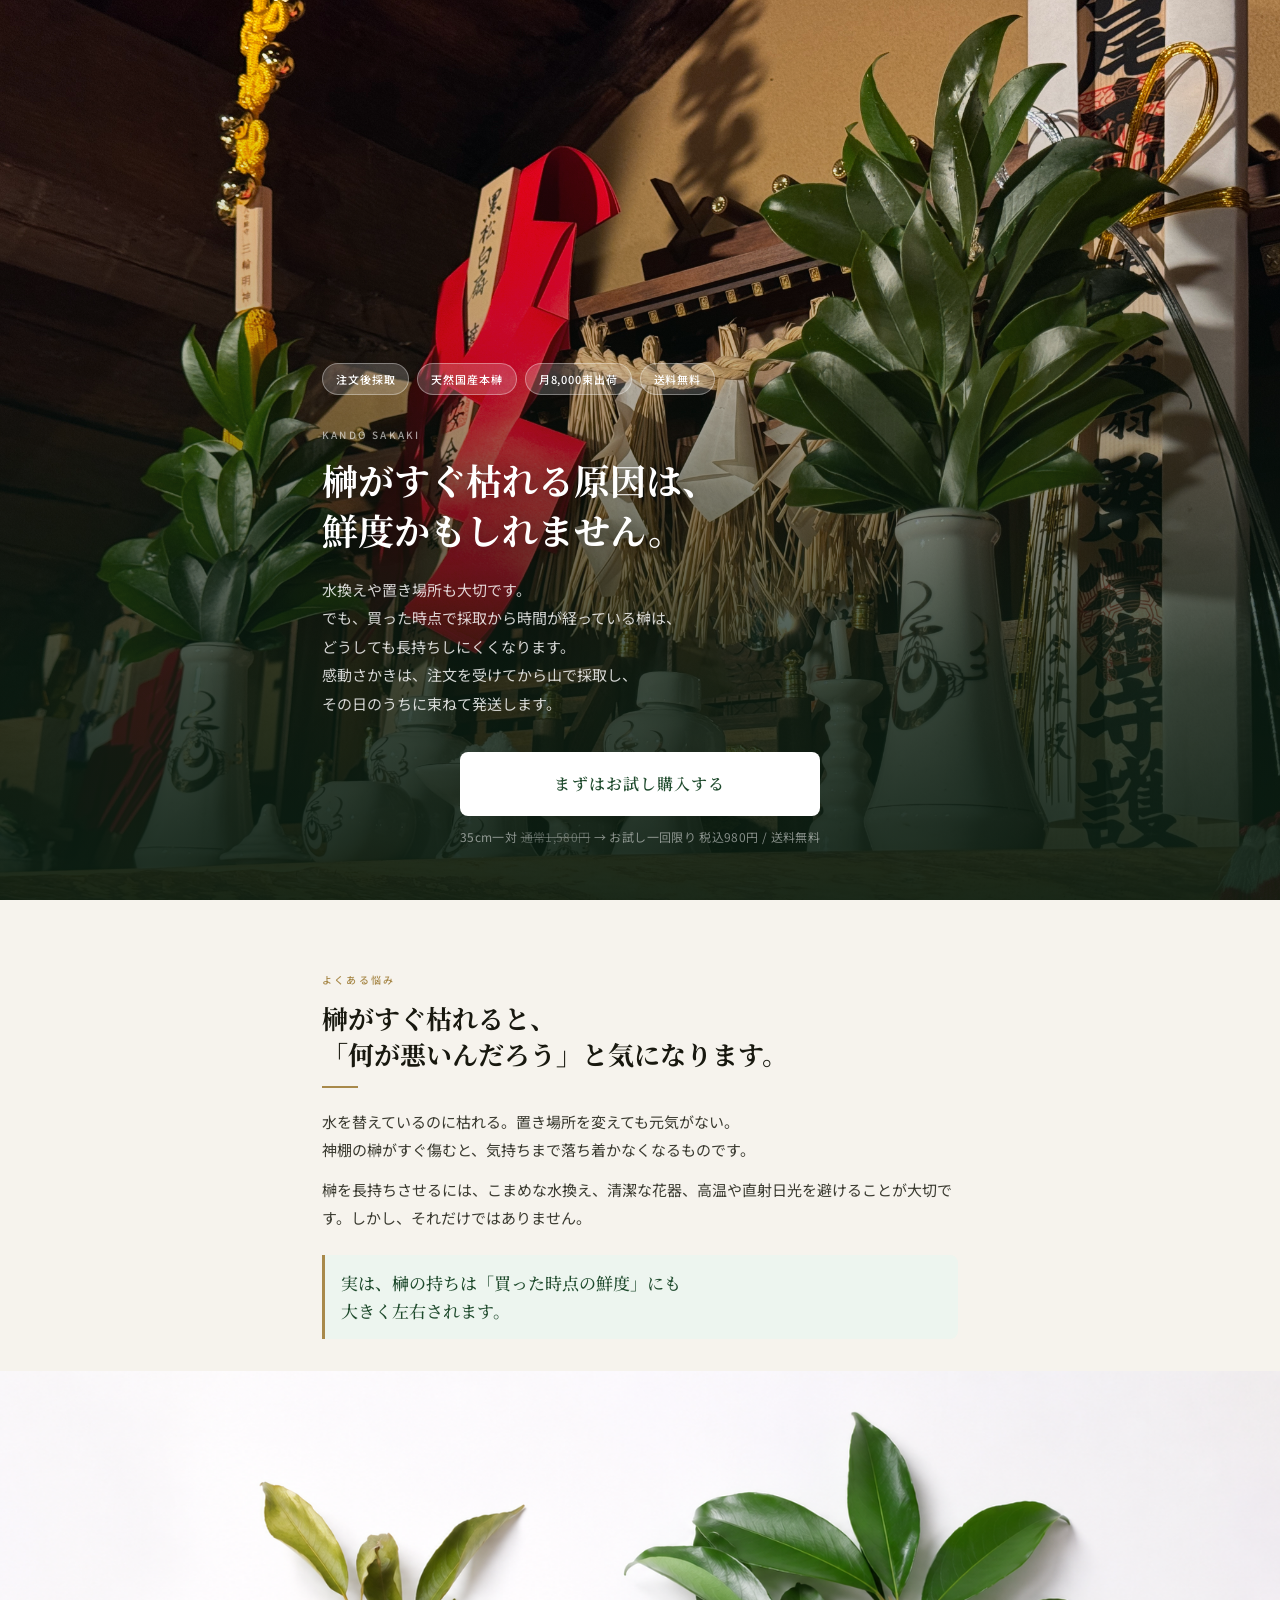
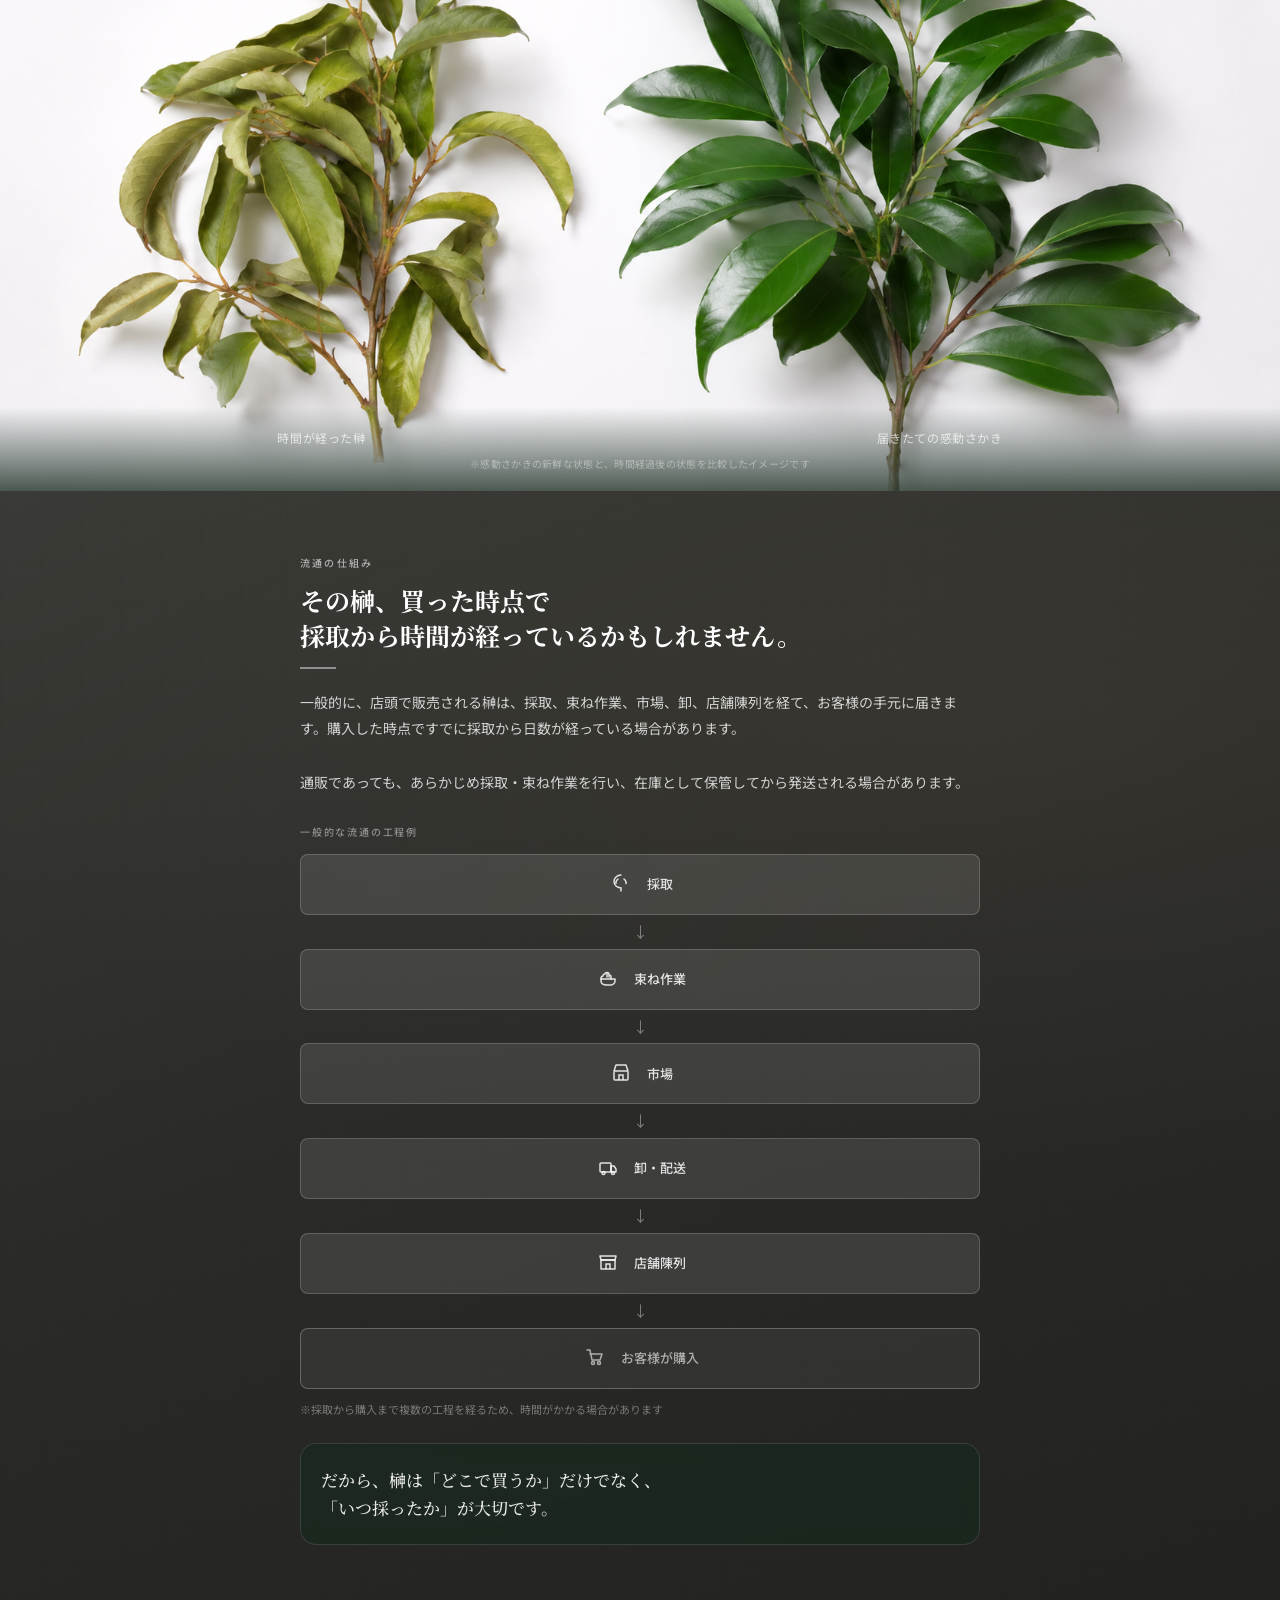
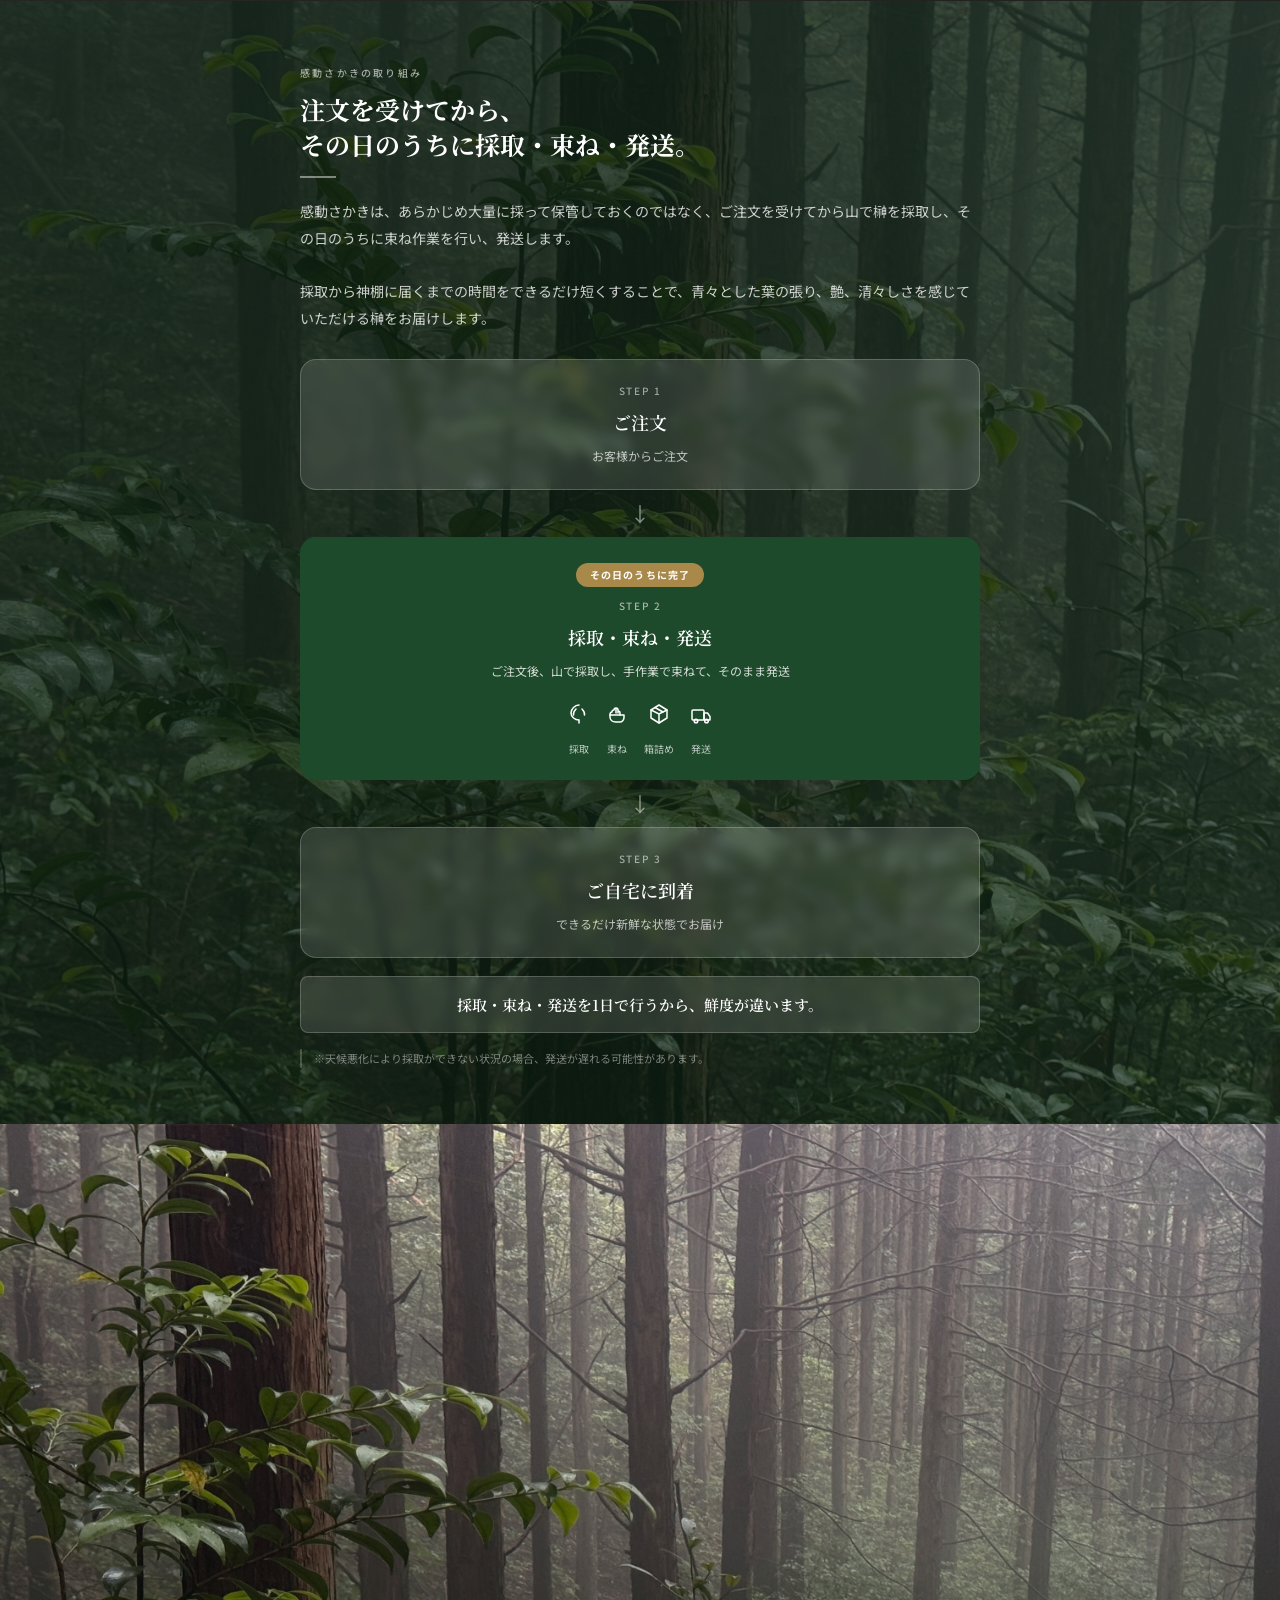
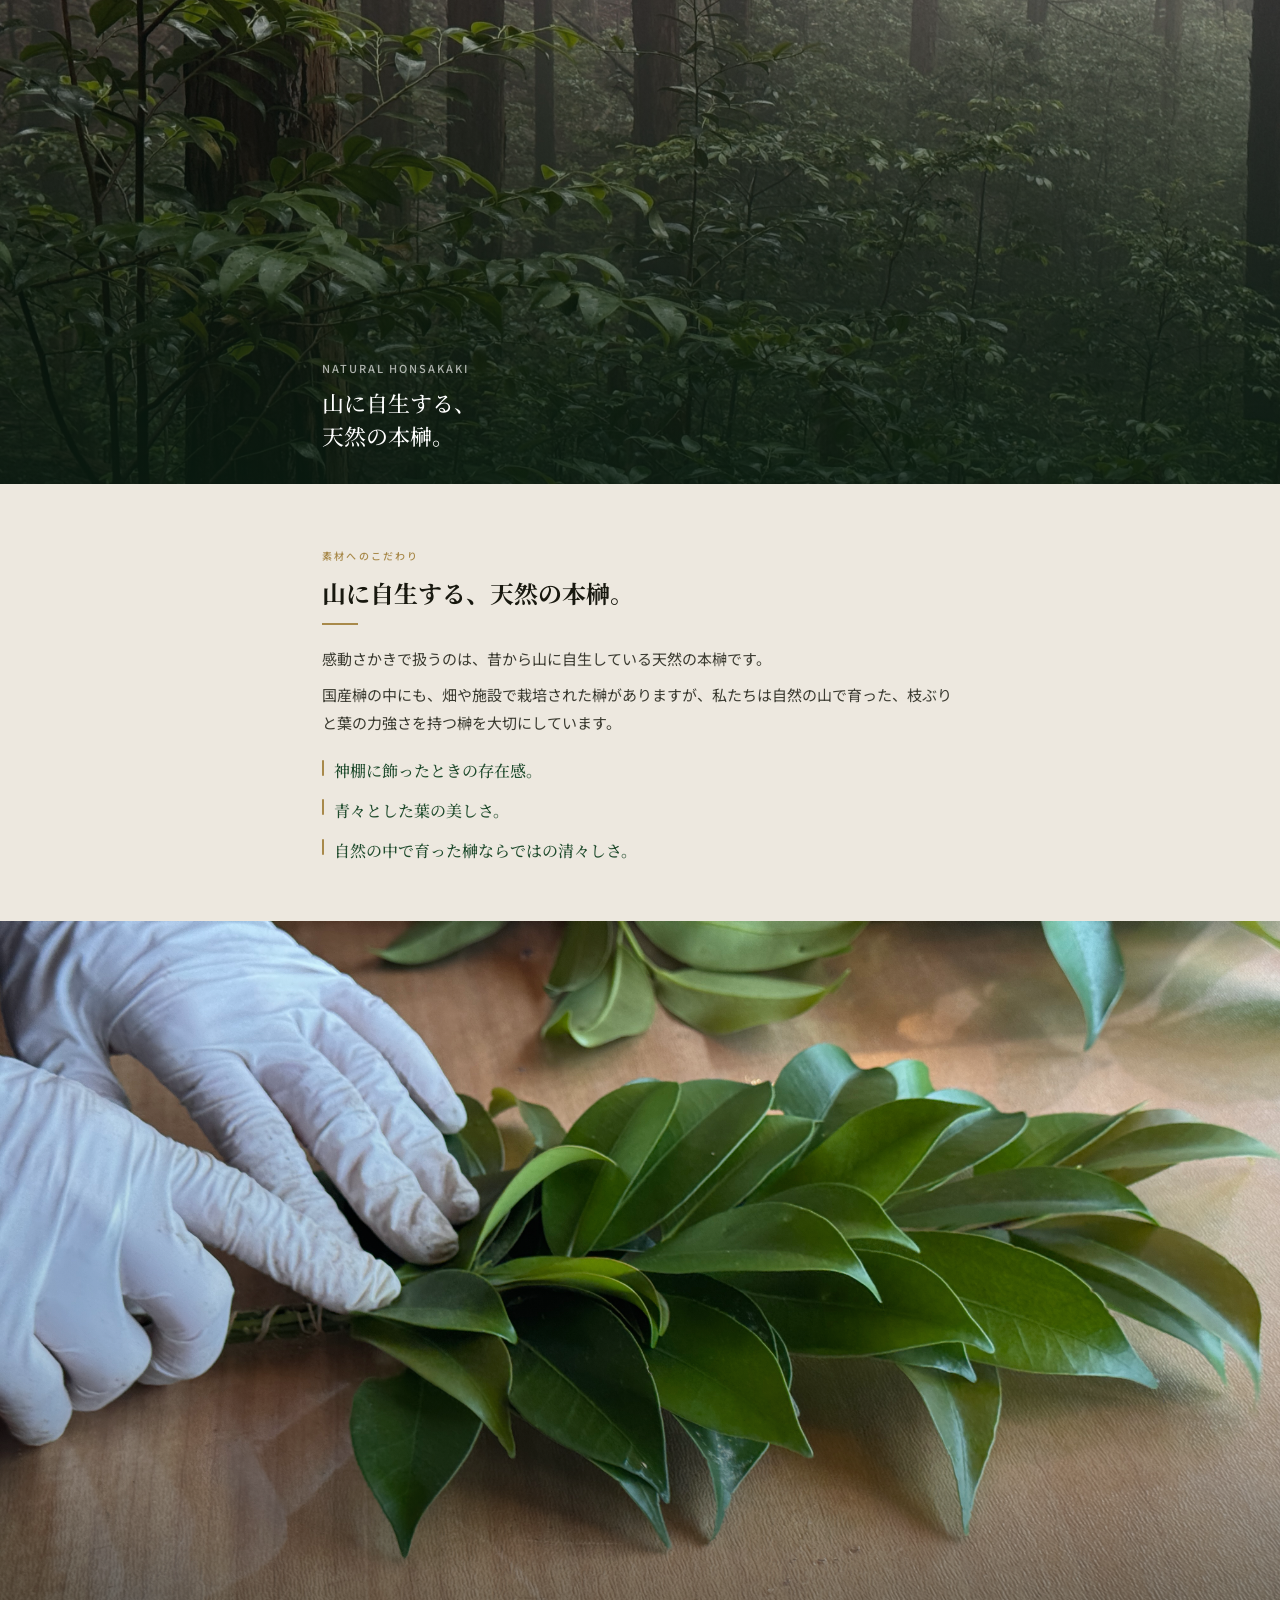
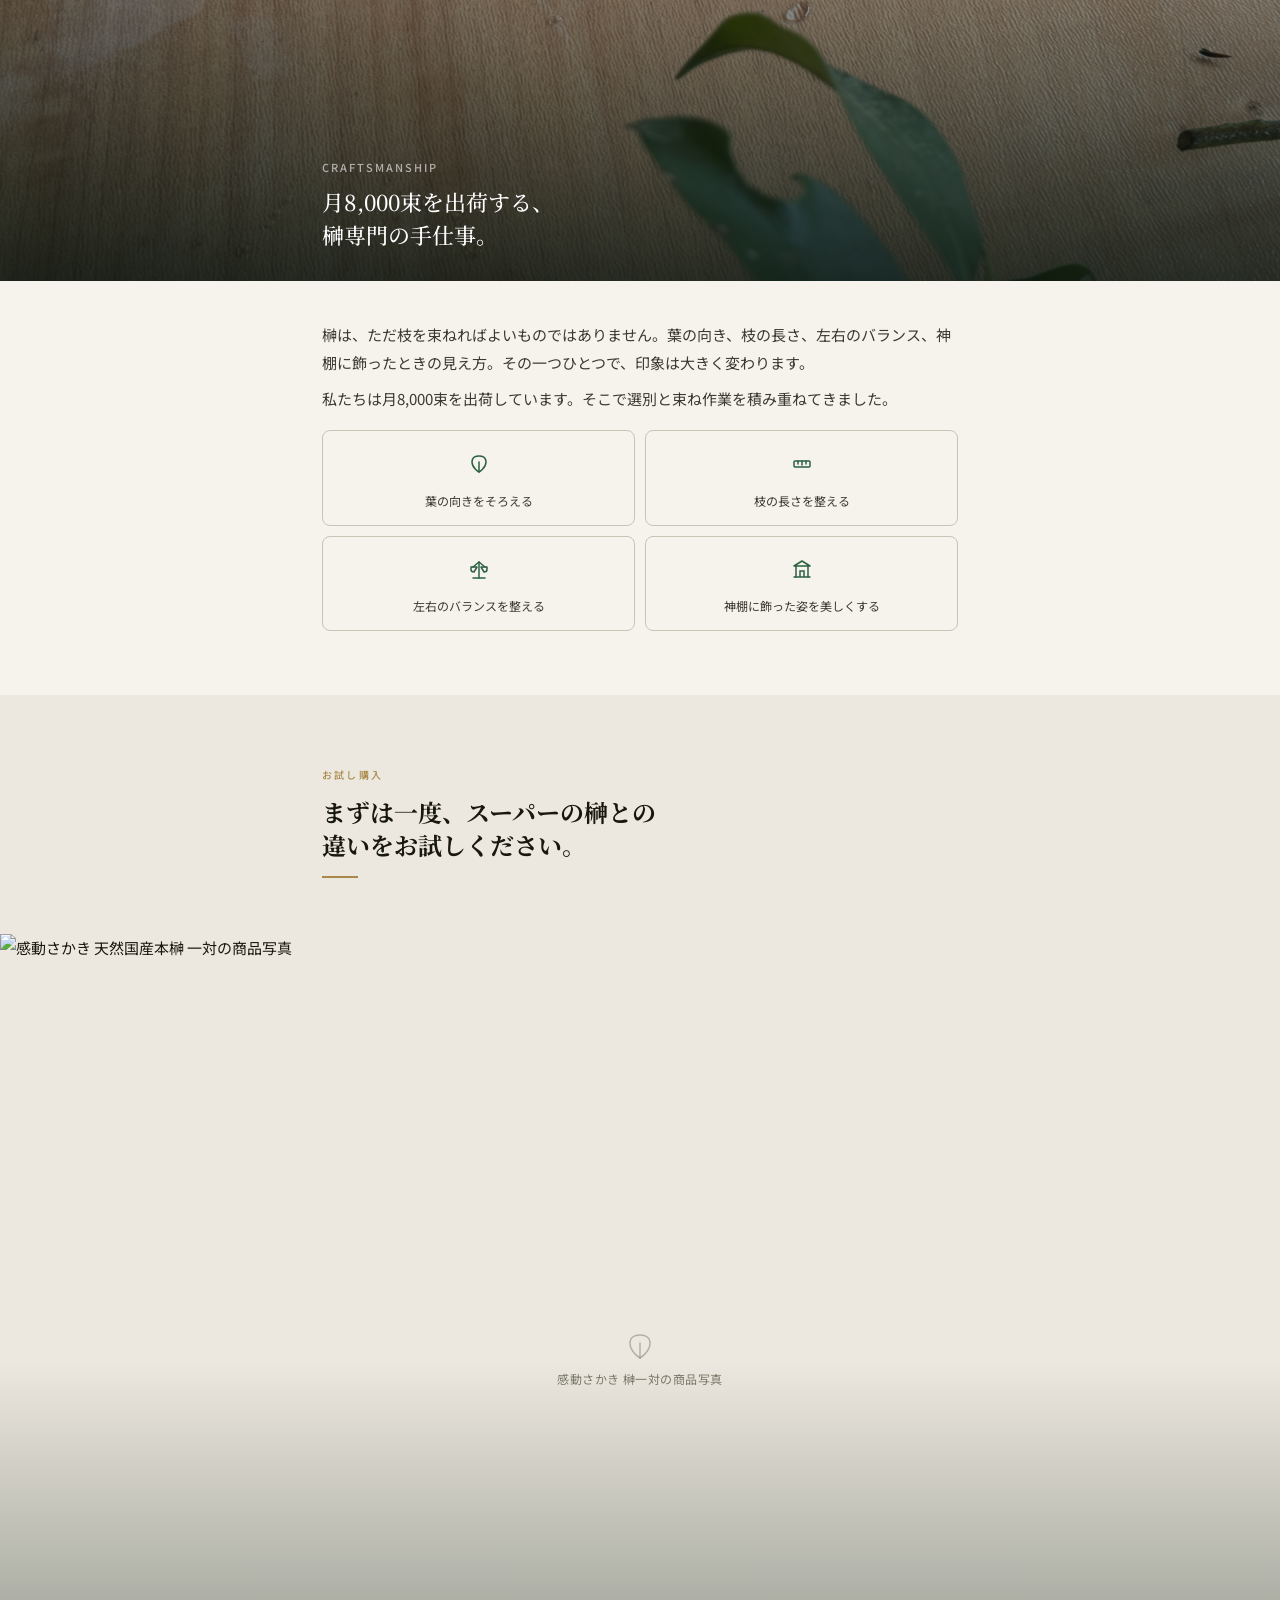
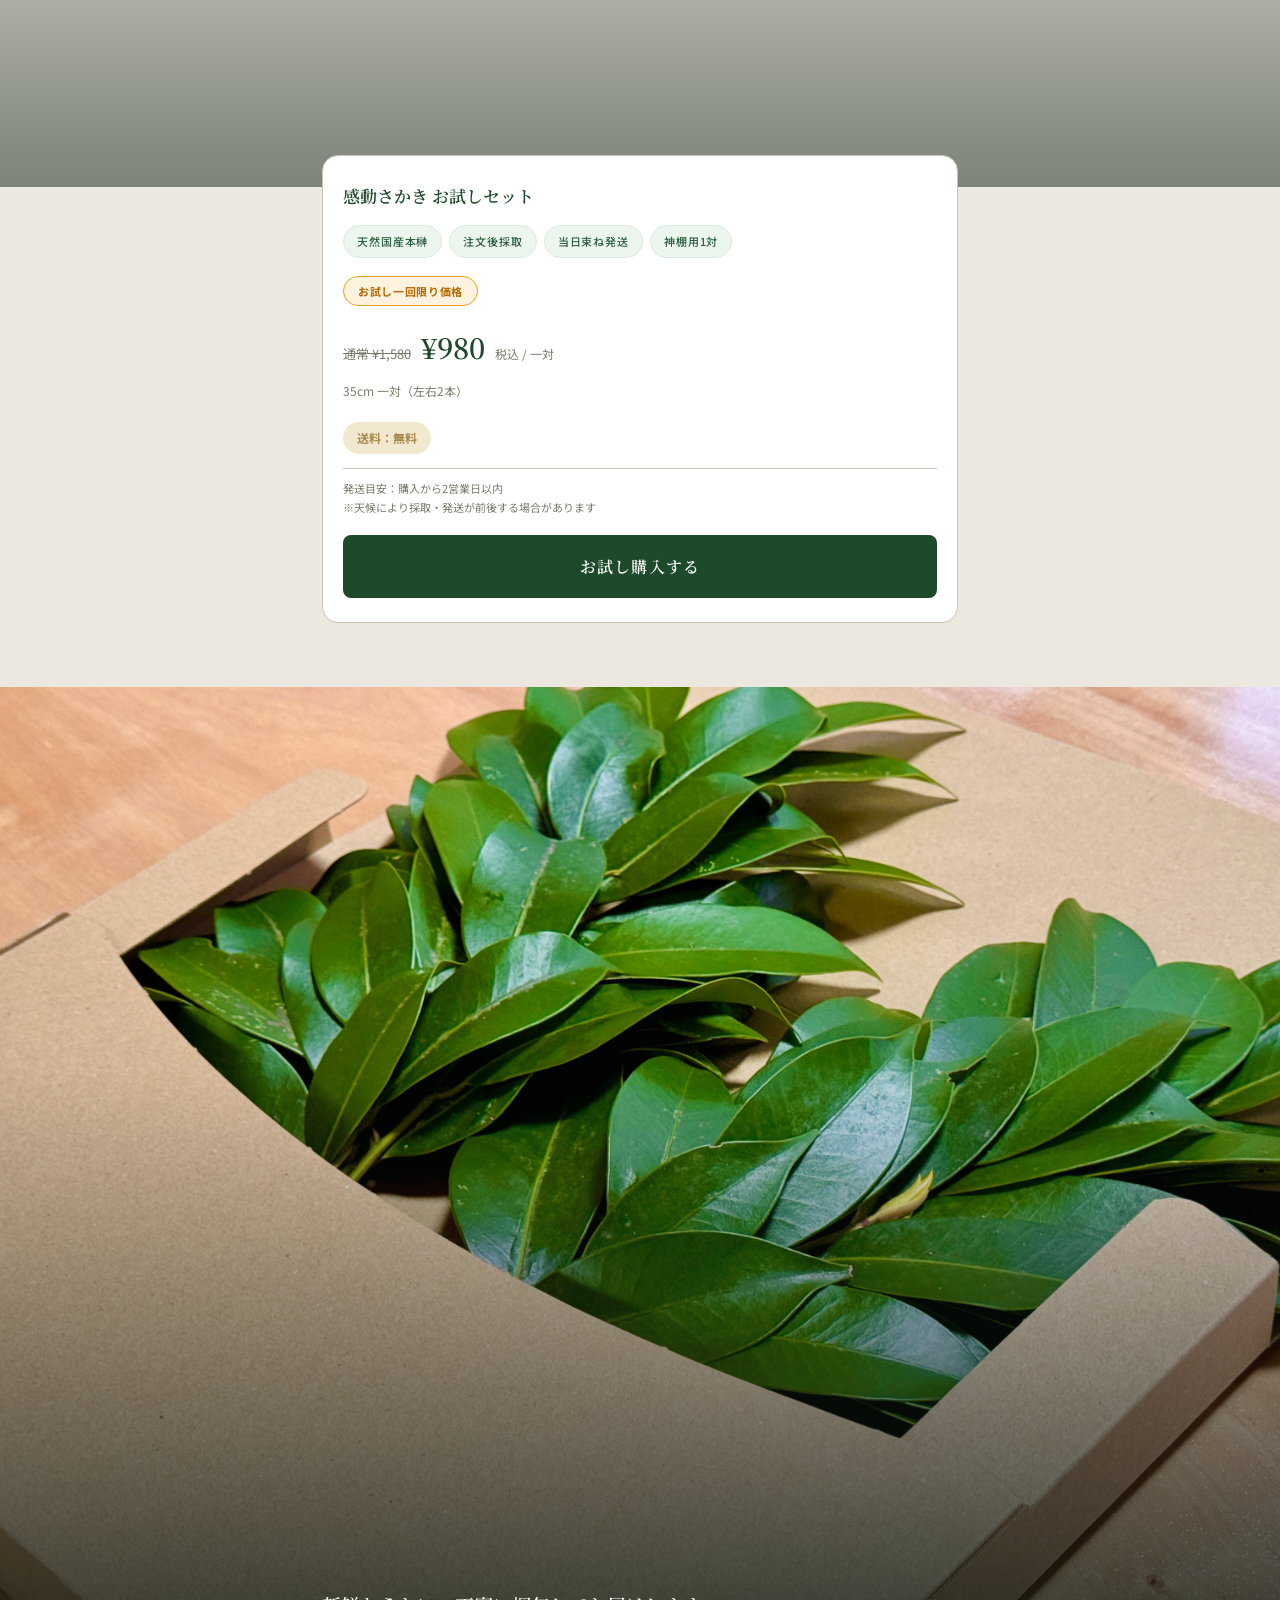
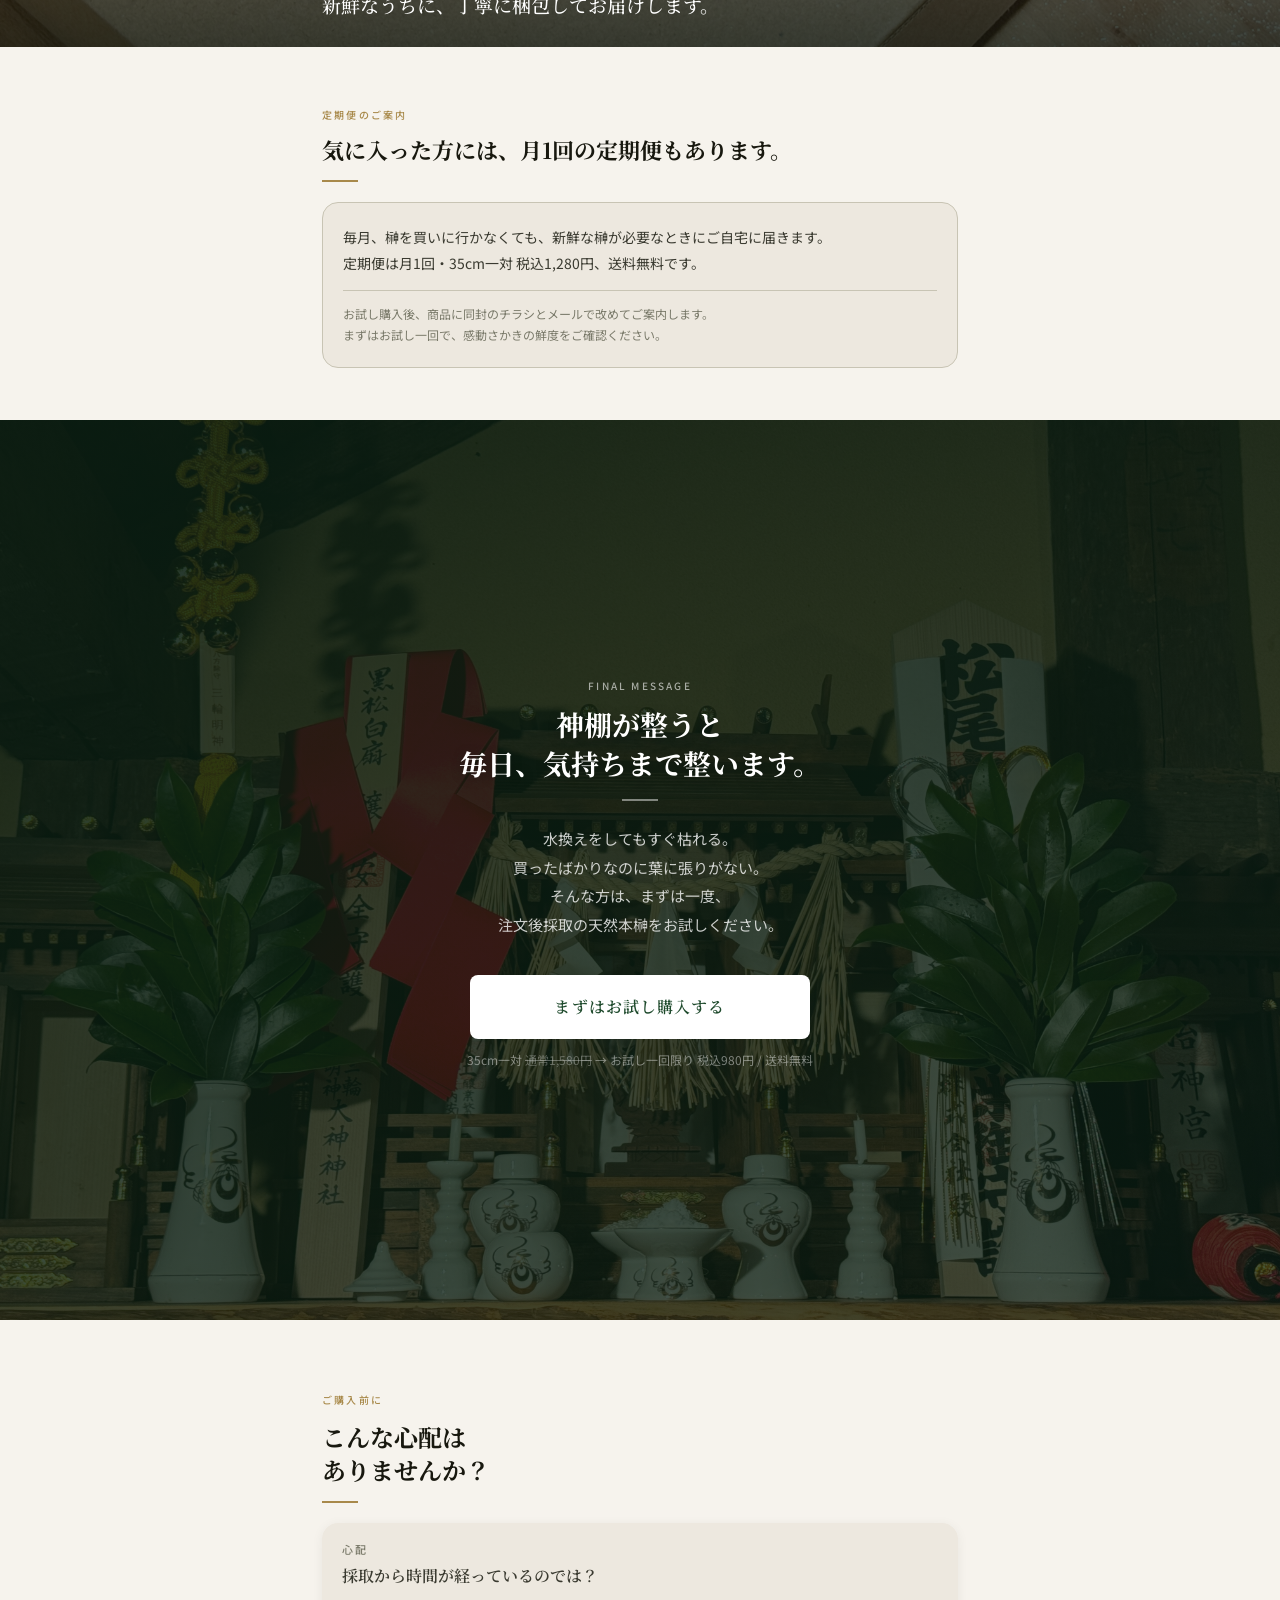
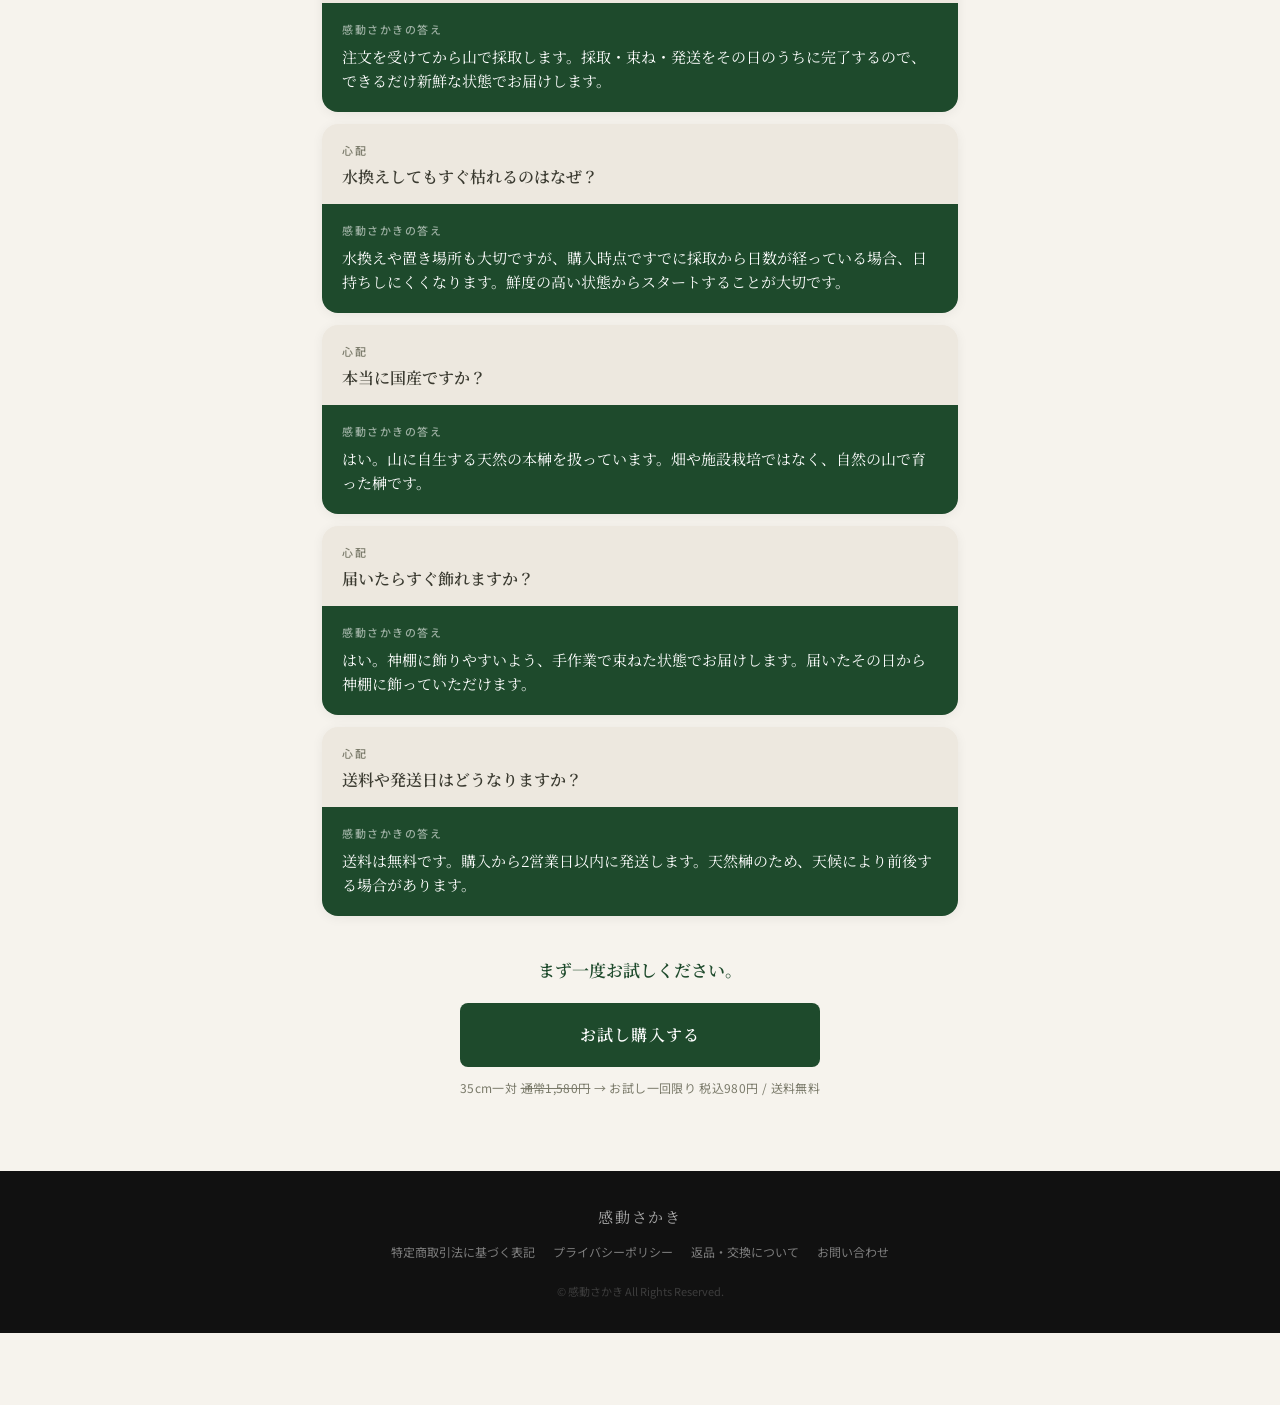
==== commit b6612bdd: "画像変更" ====
--- a/index.html
+++ b/index.html
@@ -402,7 +402,7 @@
   </style>
 </head>
 <body>
-
+<!-- redeploy -->
 
 <!-- ════════════════════════════════════════
   §1  FIRST VIEW — full-bleed photo hero
@@ -414,7 +414,7 @@
     <svg width="32" height="32" viewBox="0 0 32 32" fill="none" xmlns="http://www.w3.org/2000/svg"><path d="M16 3 L29 10 L3 10 Z" stroke="#7A7A6A" stroke-width="1.5" stroke-opacity="0.5" stroke-linejoin="round"/><path d="M7 10 L7 27" stroke="#7A7A6A" stroke-width="1.5" stroke-opacity="0.5" stroke-linecap="round"/><path d="M25 10 L25 27" stroke="#7A7A6A" stroke-width="1.5" stroke-opacity="0.5" stroke-linecap="round"/><path d="M2 27 L30 27" stroke="#7A7A6A" stroke-width="1.5" stroke-opacity="0.5" stroke-linecap="round"/><path d="M13 27 L13 19 L19 19 L19 27" stroke="#7A7A6A" stroke-width="1.5" stroke-opacity="0.5"/></svg>
     <span>神棚に飾られた感動さかきの写真</span>
   </div>
-  <img src="sakaki_images/Proto_1.png"
+  <img src="sakaki_images/top1.JPG"
        alt="神棚に青々とした感動さかきが飾られている写真"
        class="bg-img" style="z-index:1;">
 
@@ -919,7 +919,7 @@
   <div class="img-ph-label" style="position:absolute;inset:0;z-index:0;background:var(--green-deep);">
     
   </div>
-  <img src="sakaki_images/Proto_1.png"
+  <img src="sakaki_images/top3.JPG"
        alt="神棚に青々とした感動さかきが飾られている写真"
        class="bg-img" style="z-index:1;">
   <div class="bg-overlay" style="z-index:2;
@@ -1049,7 +1049,7 @@
     <p style="font-family:var(--f-serif);font-size:clamp(15px,4vw,17px);
       font-weight:600;color:var(--green-deep);text-align:center;
       margin-bottom:20px;line-height:1.6;">
-      心配が解消されたら、<br>まず一度お試しください。
+      まず一度お試しください。
     </p>
     <a href="https://buy.stripe.com/9B64gAgDJ6dh0q90DC18c00" class="btn btn-primary" style="max-width:360px;margin:0 auto;">
       お試し購入する
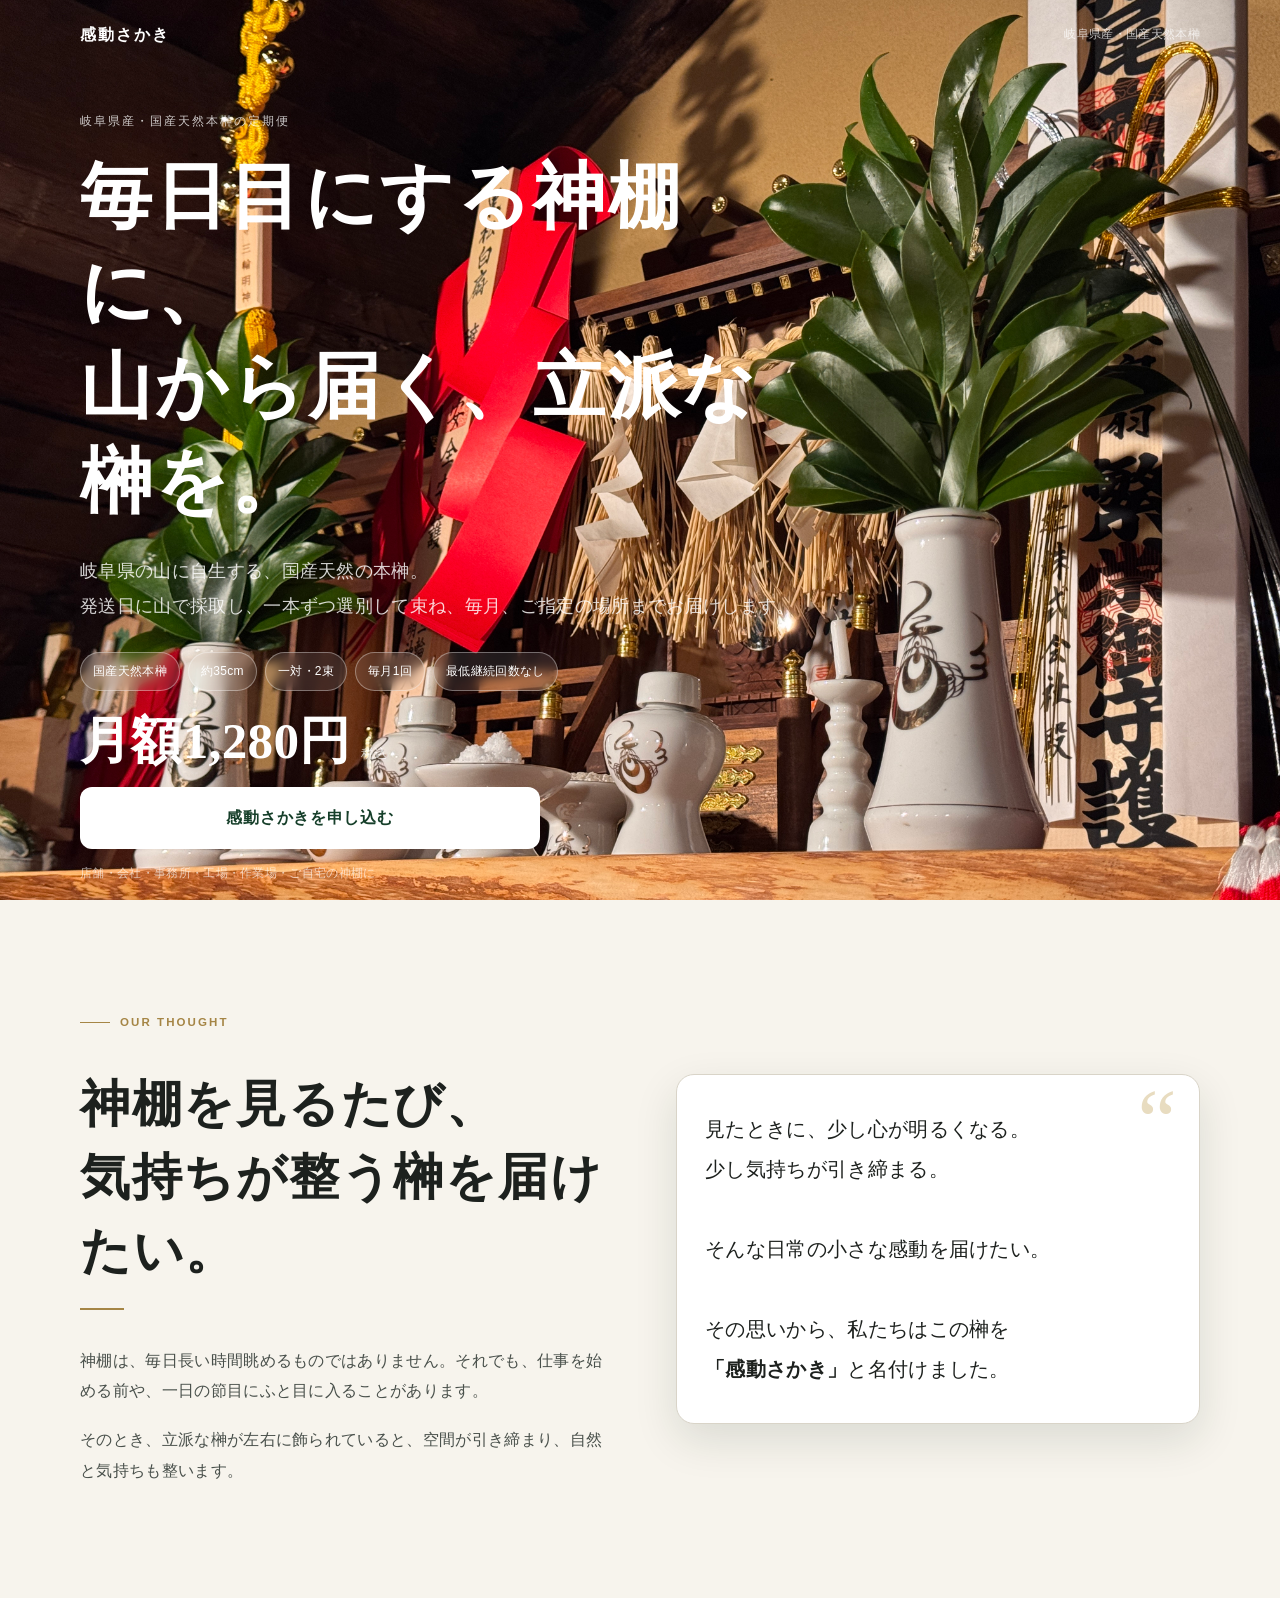
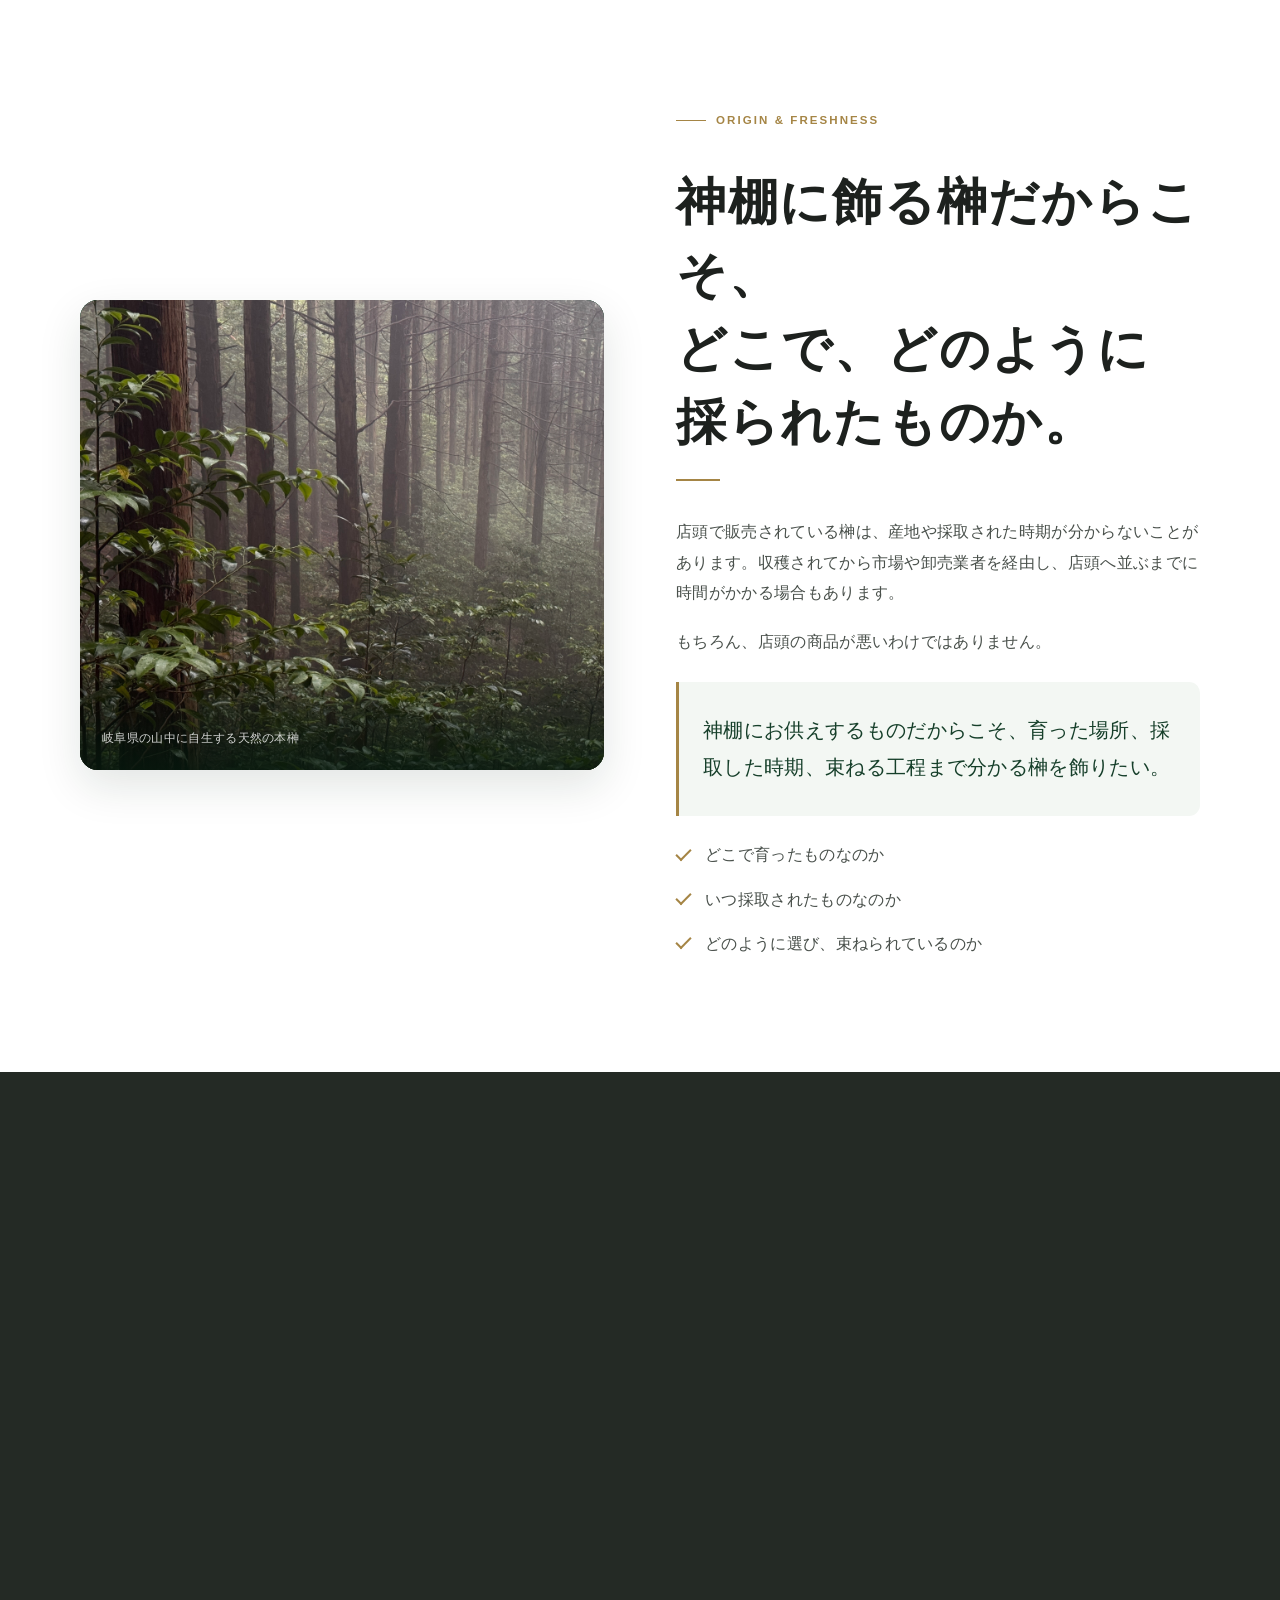
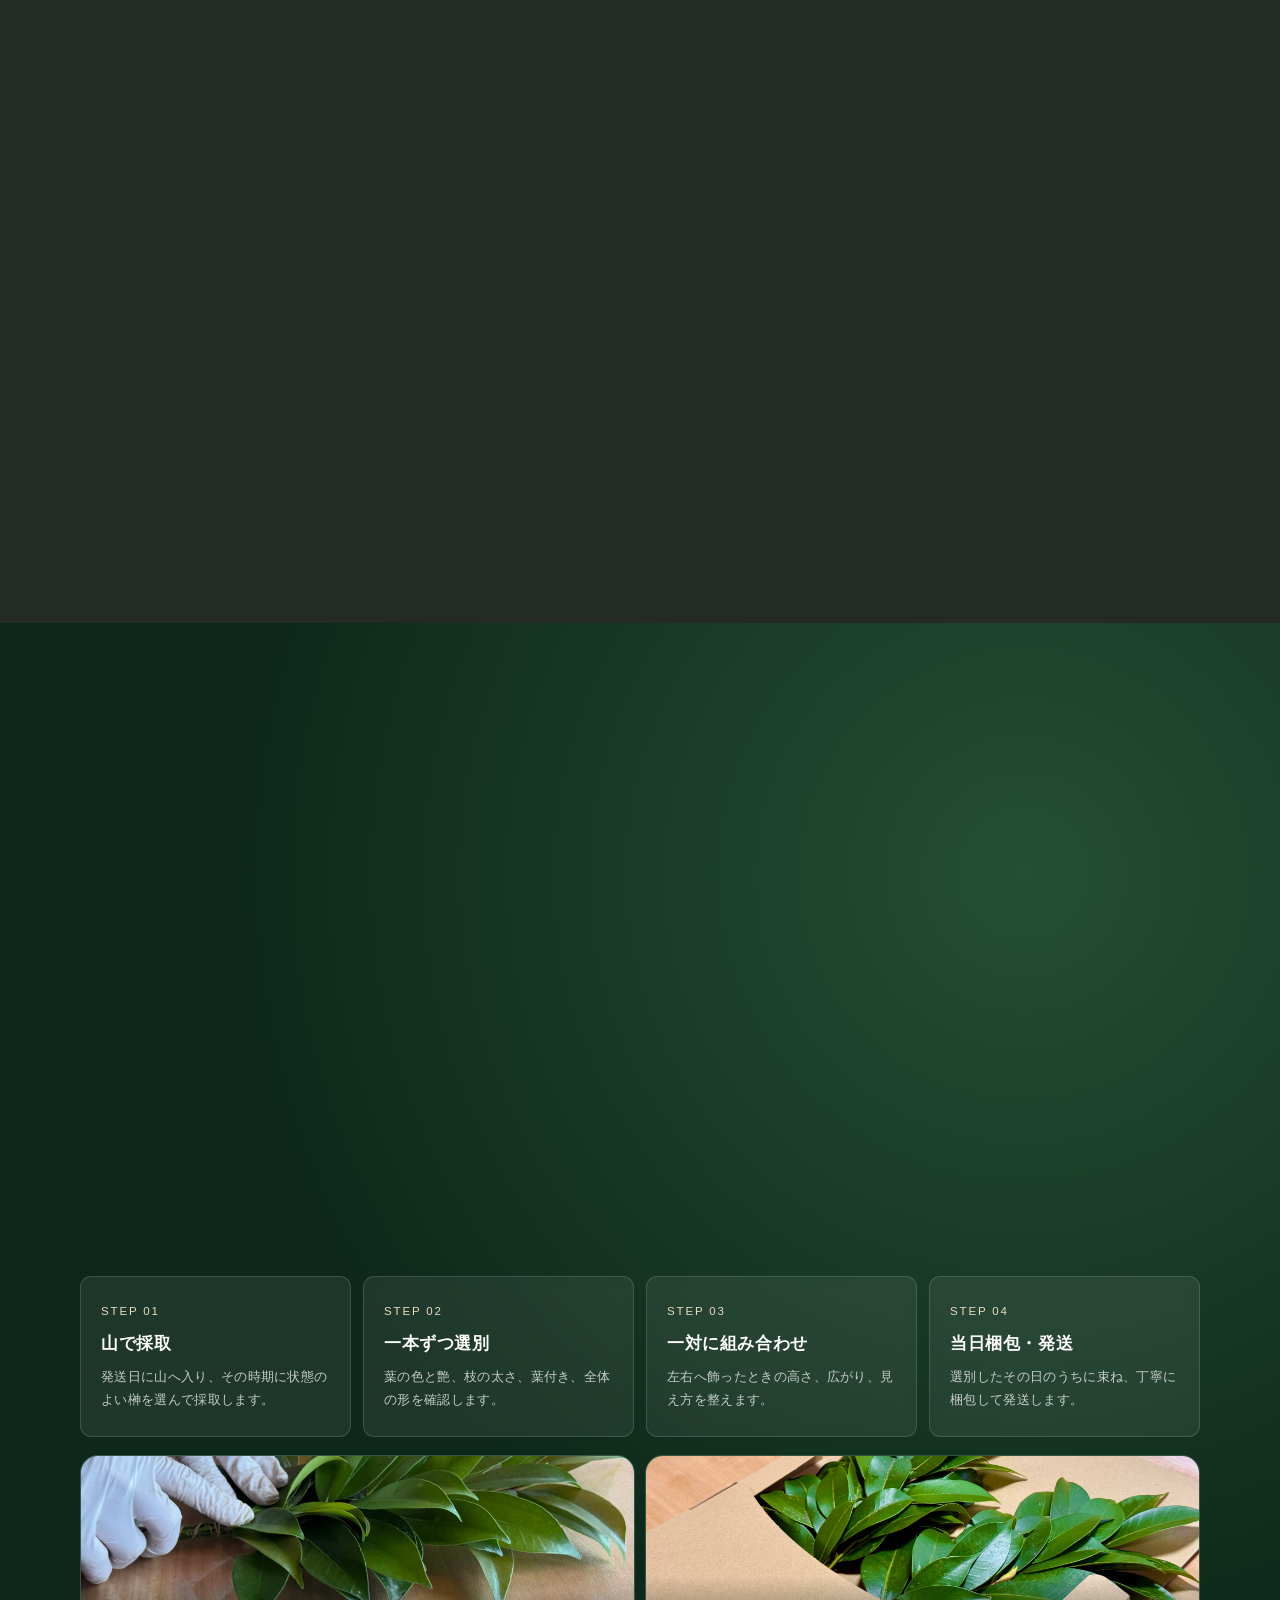
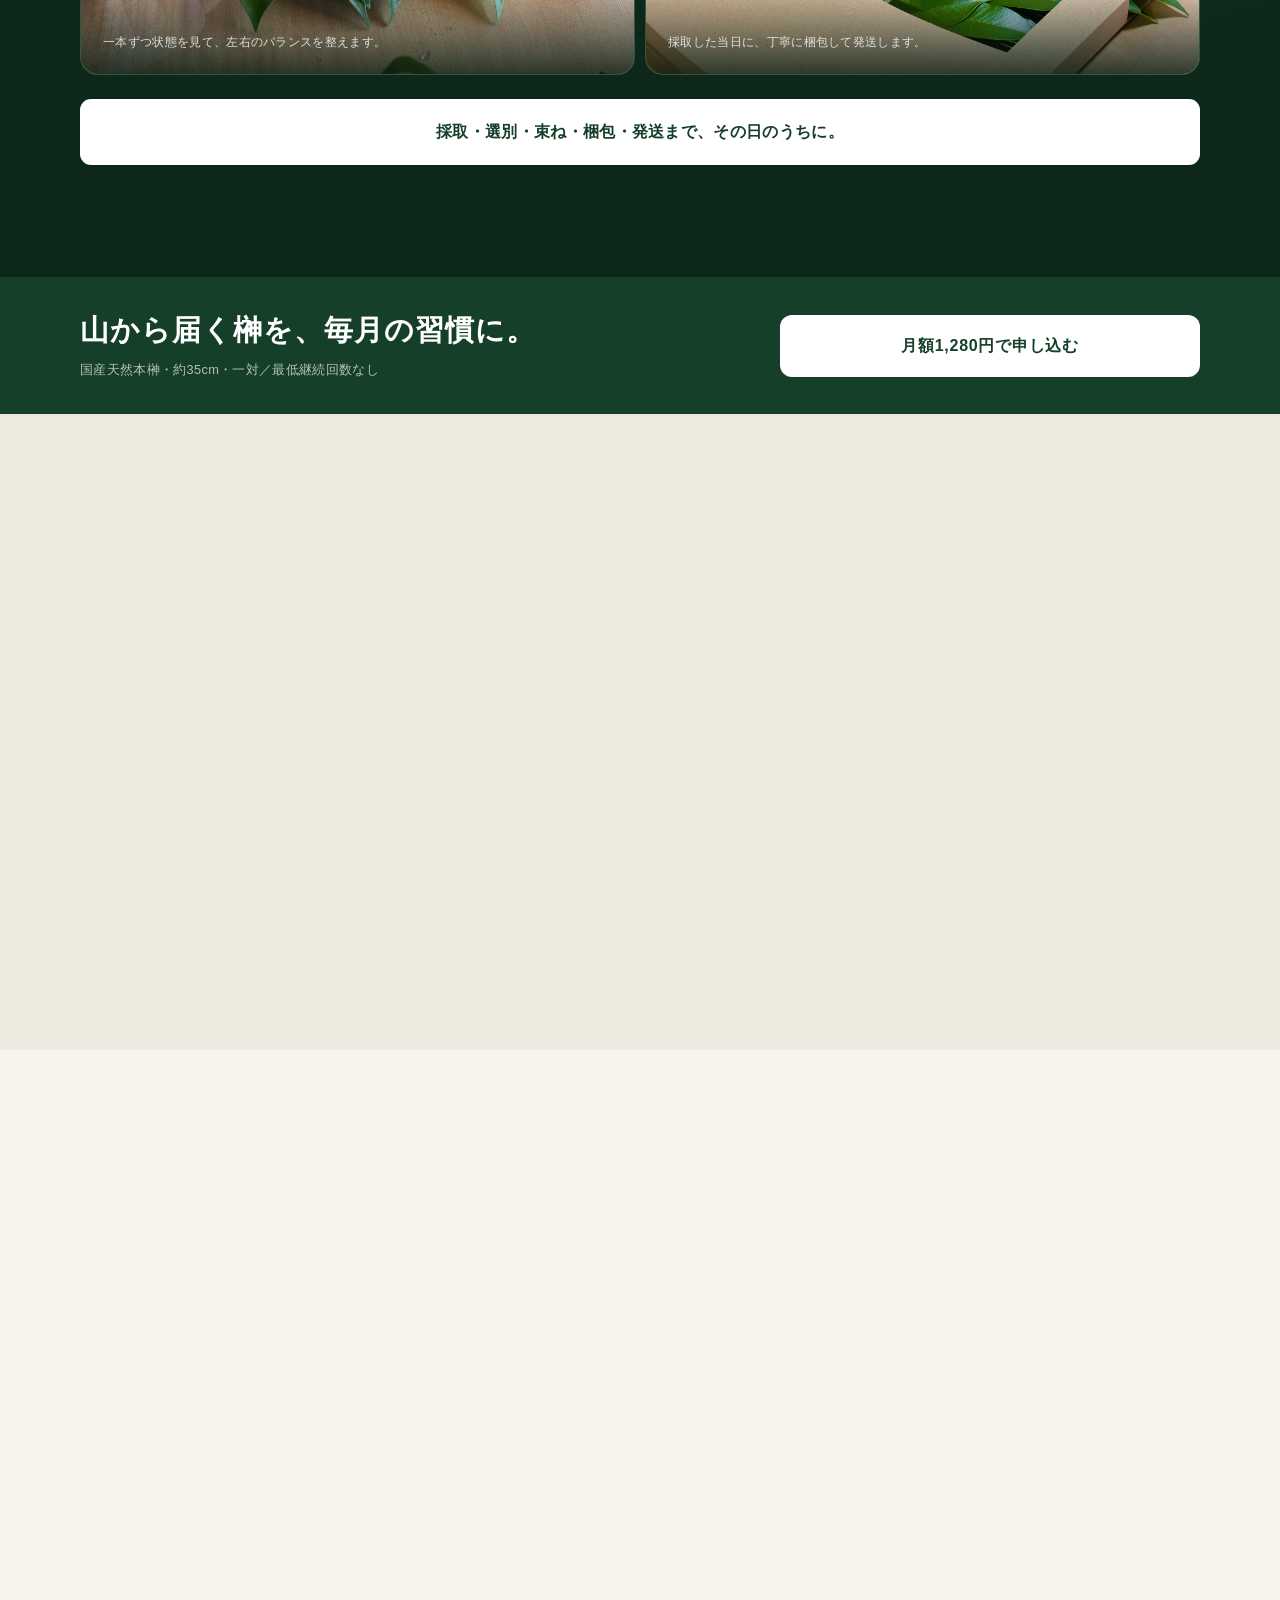
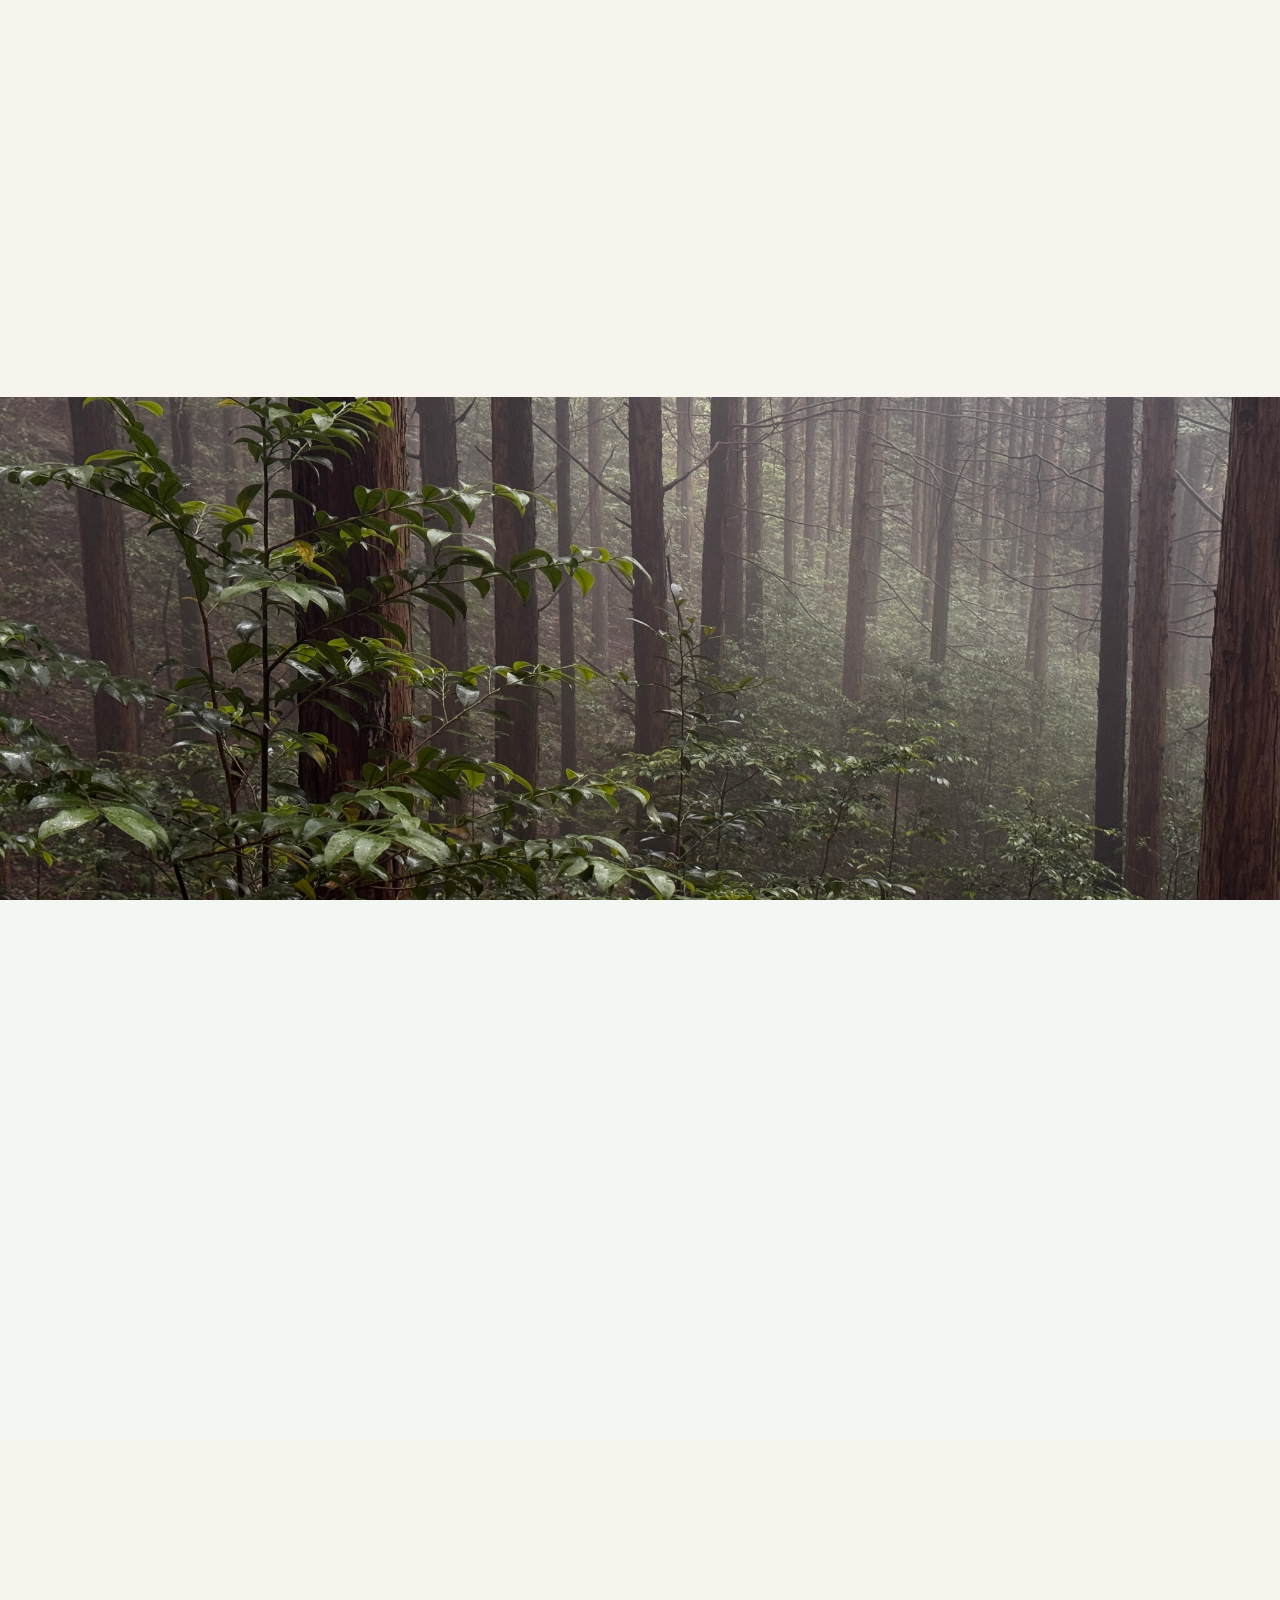
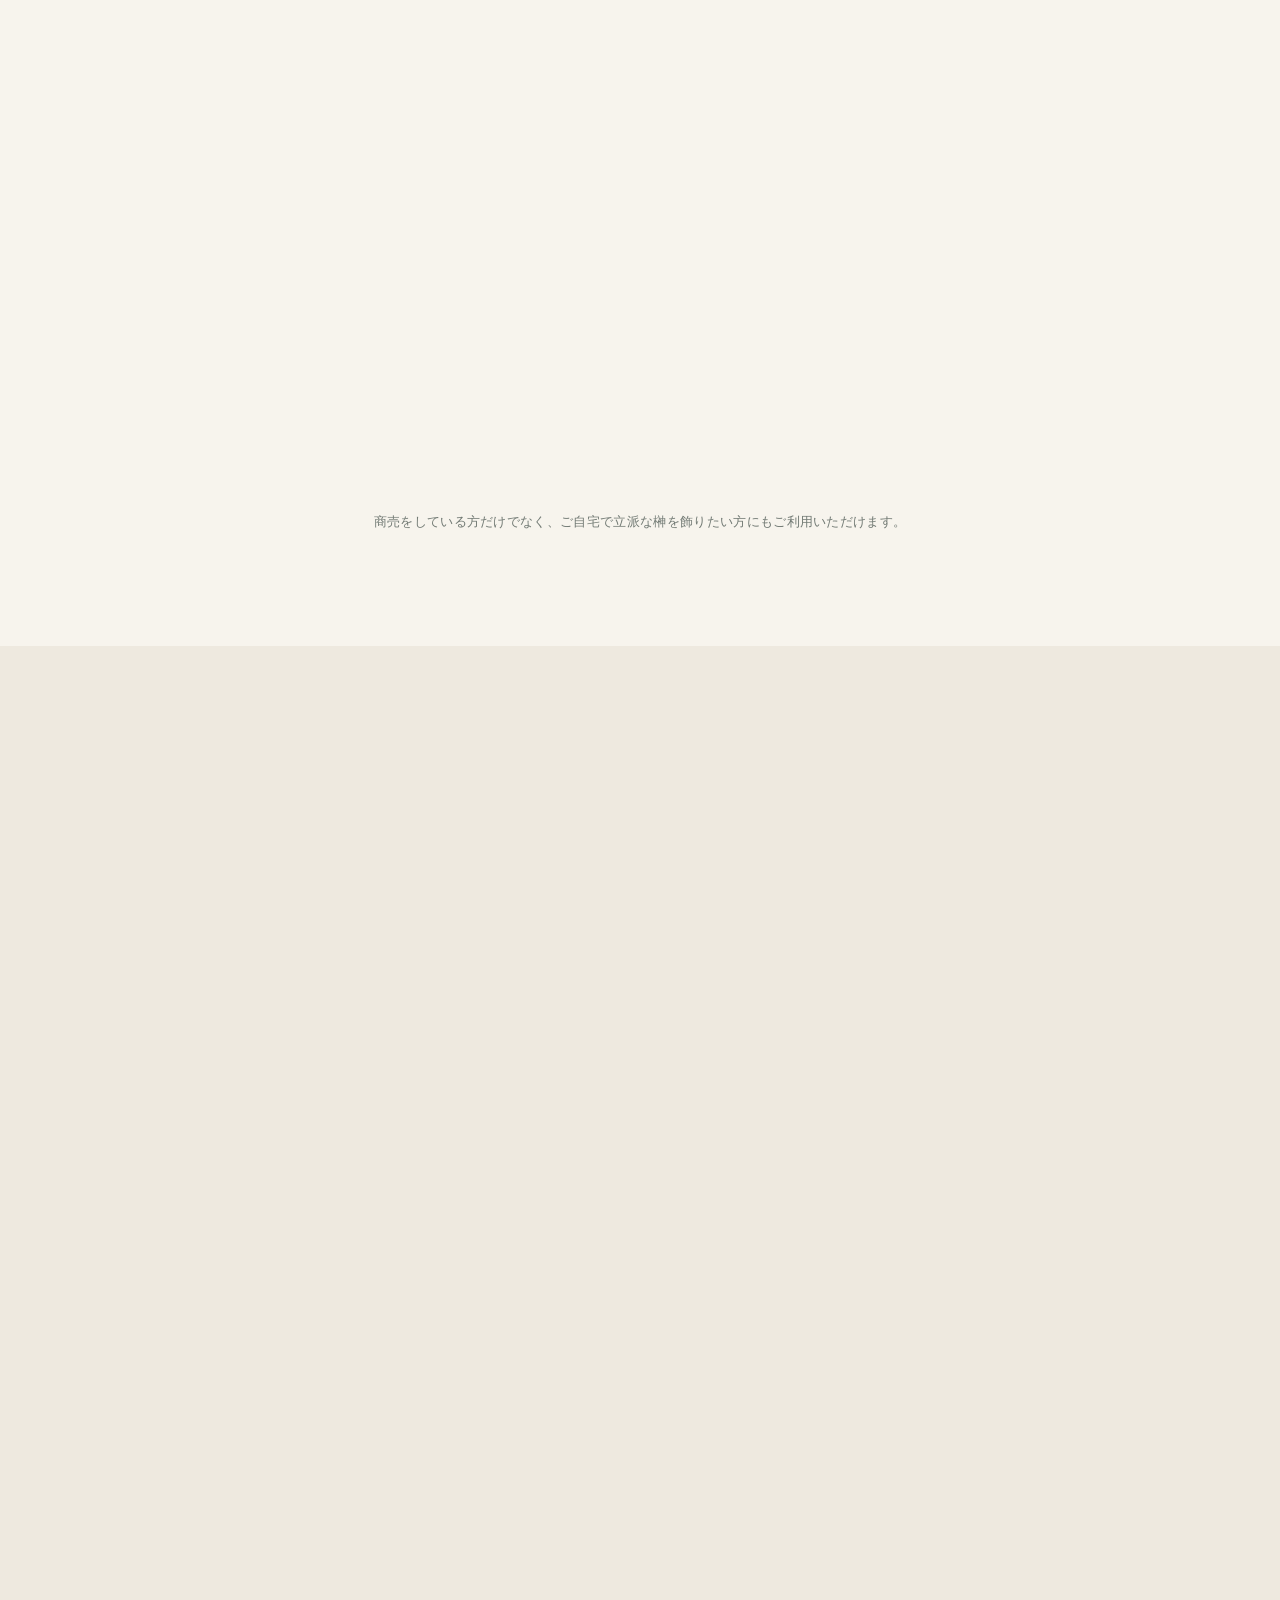
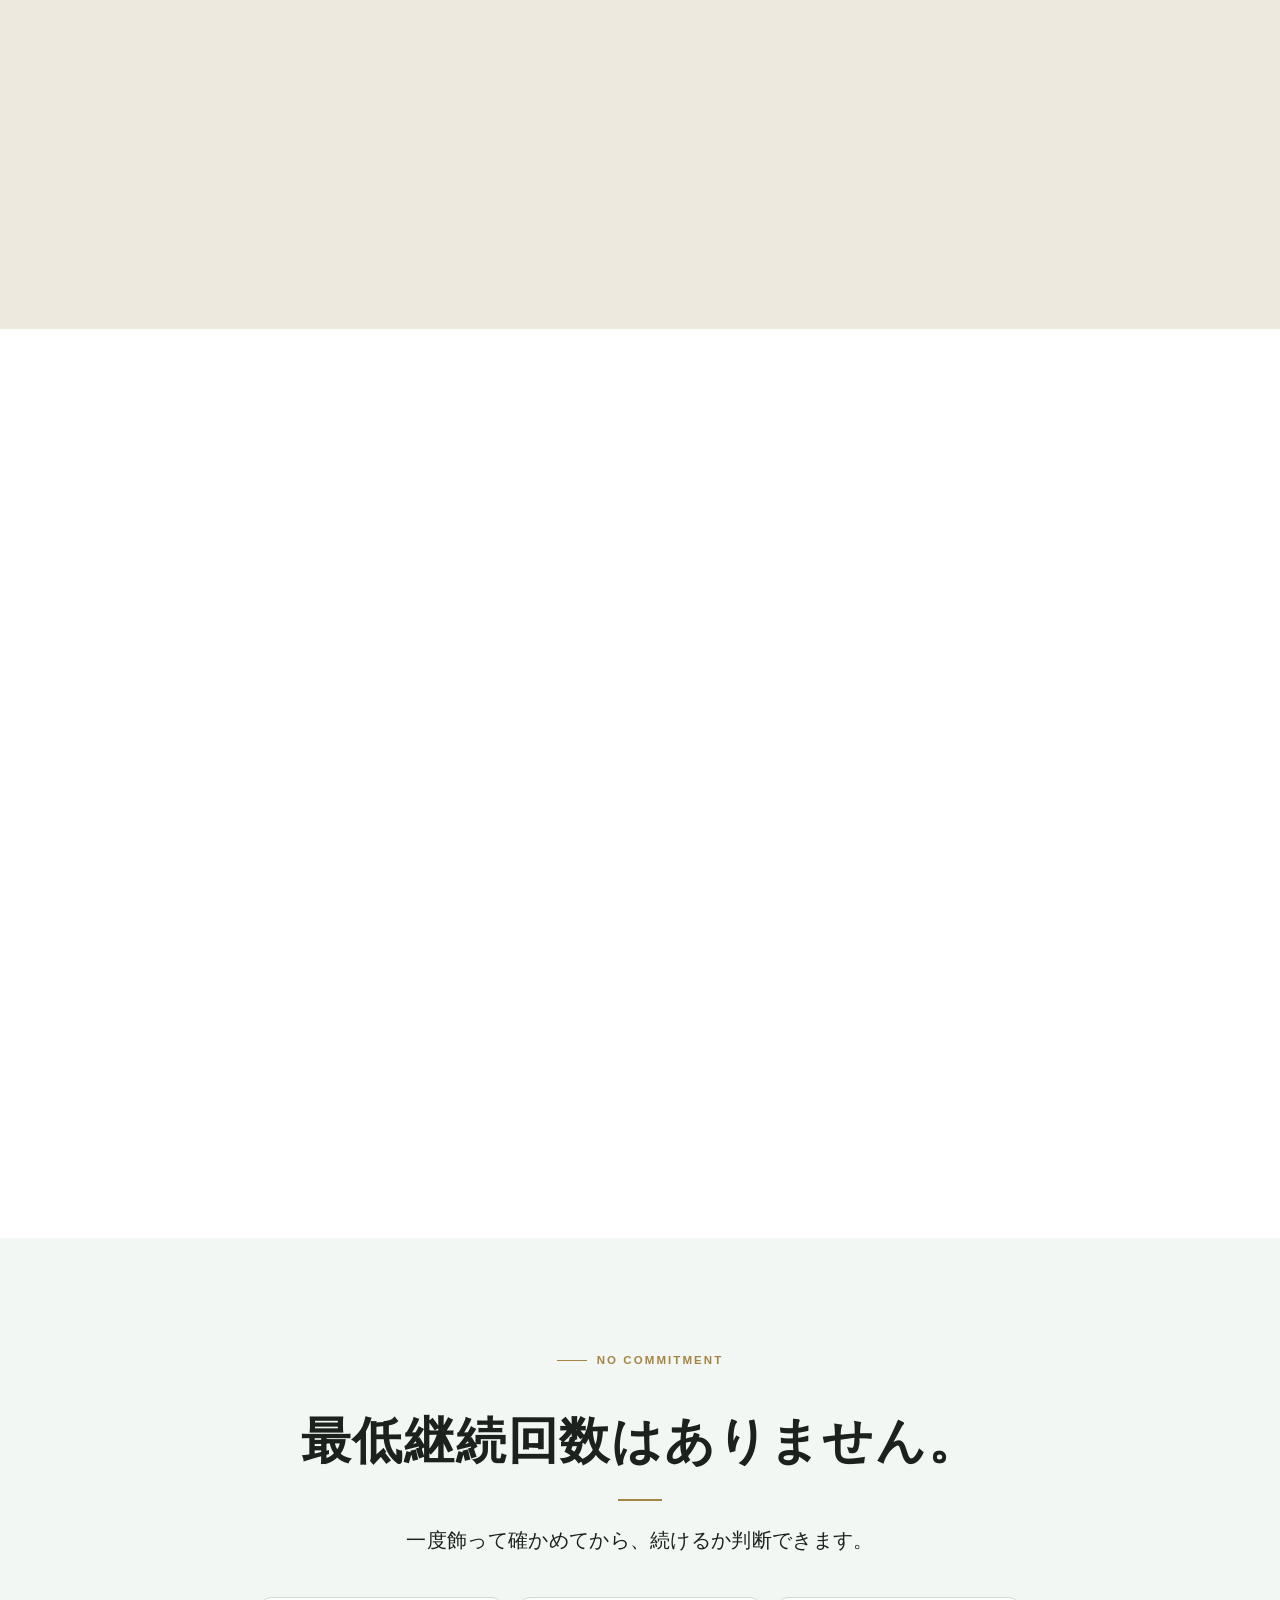
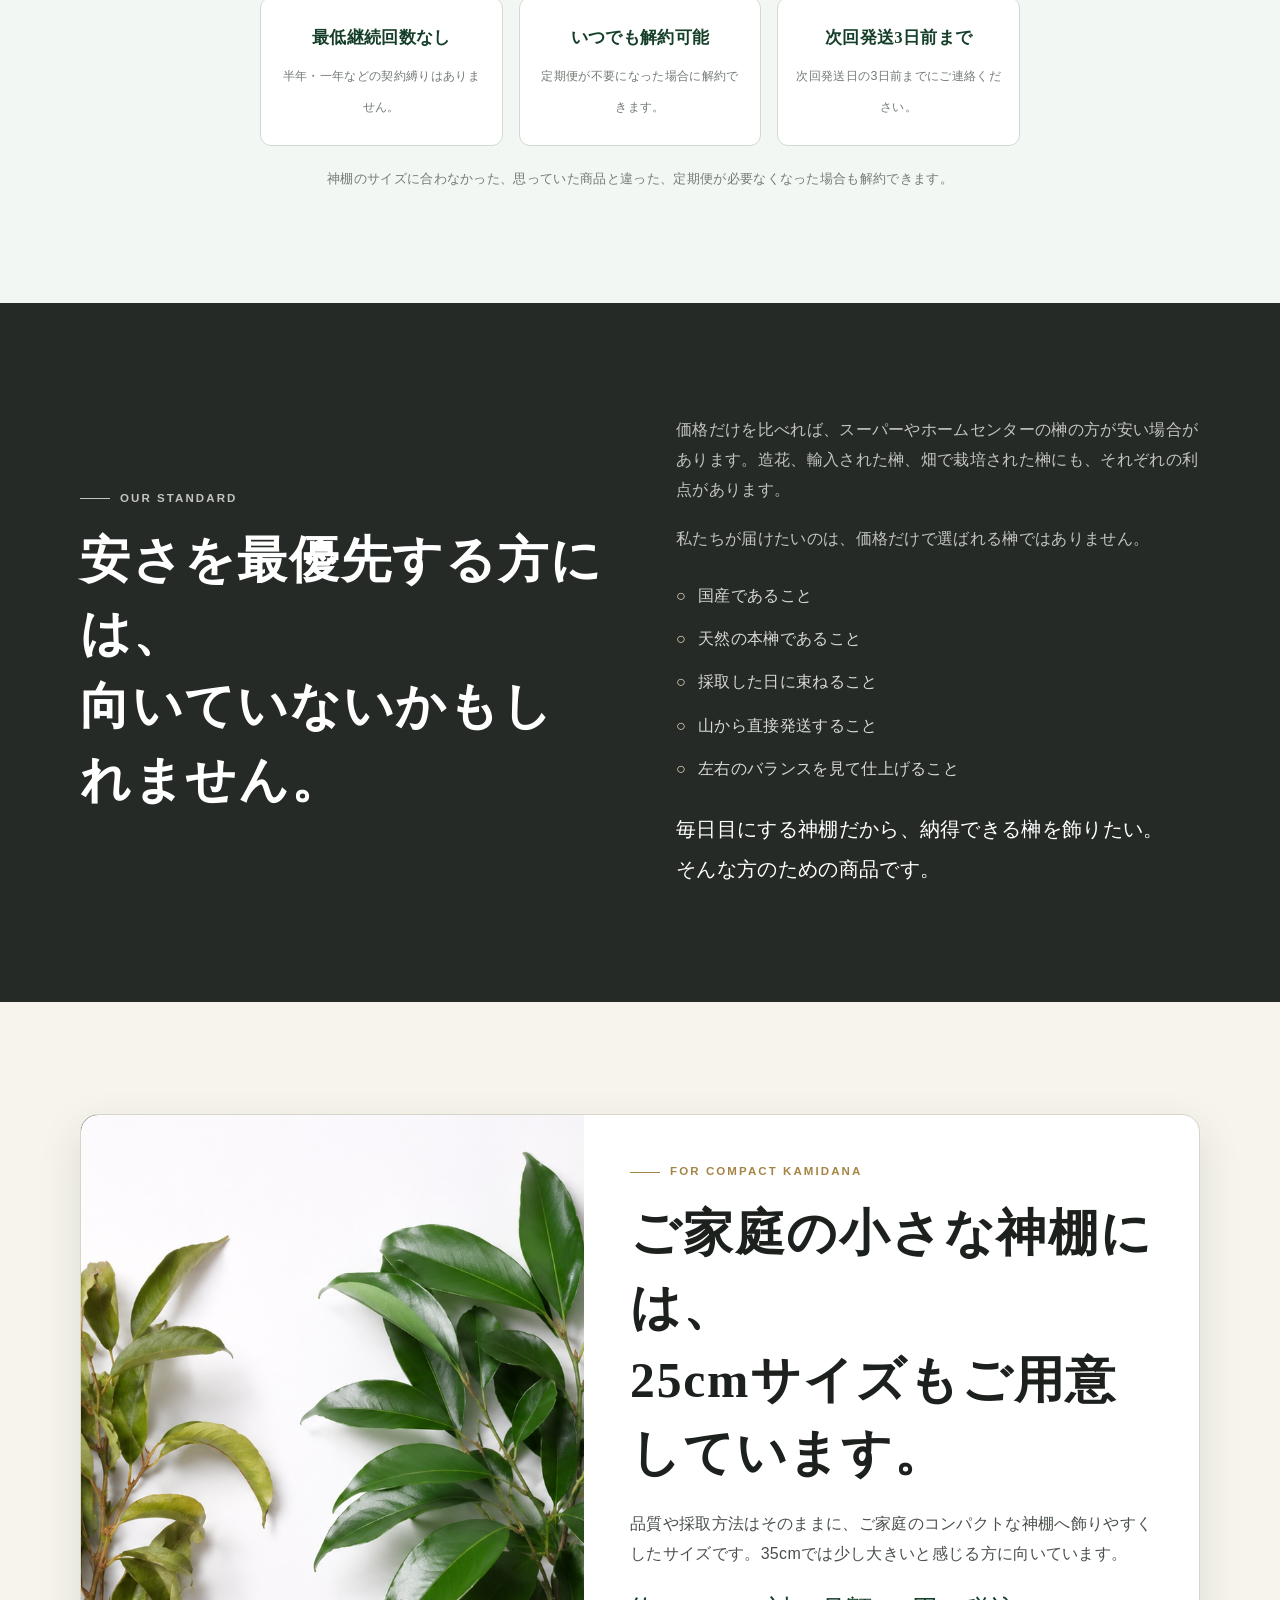
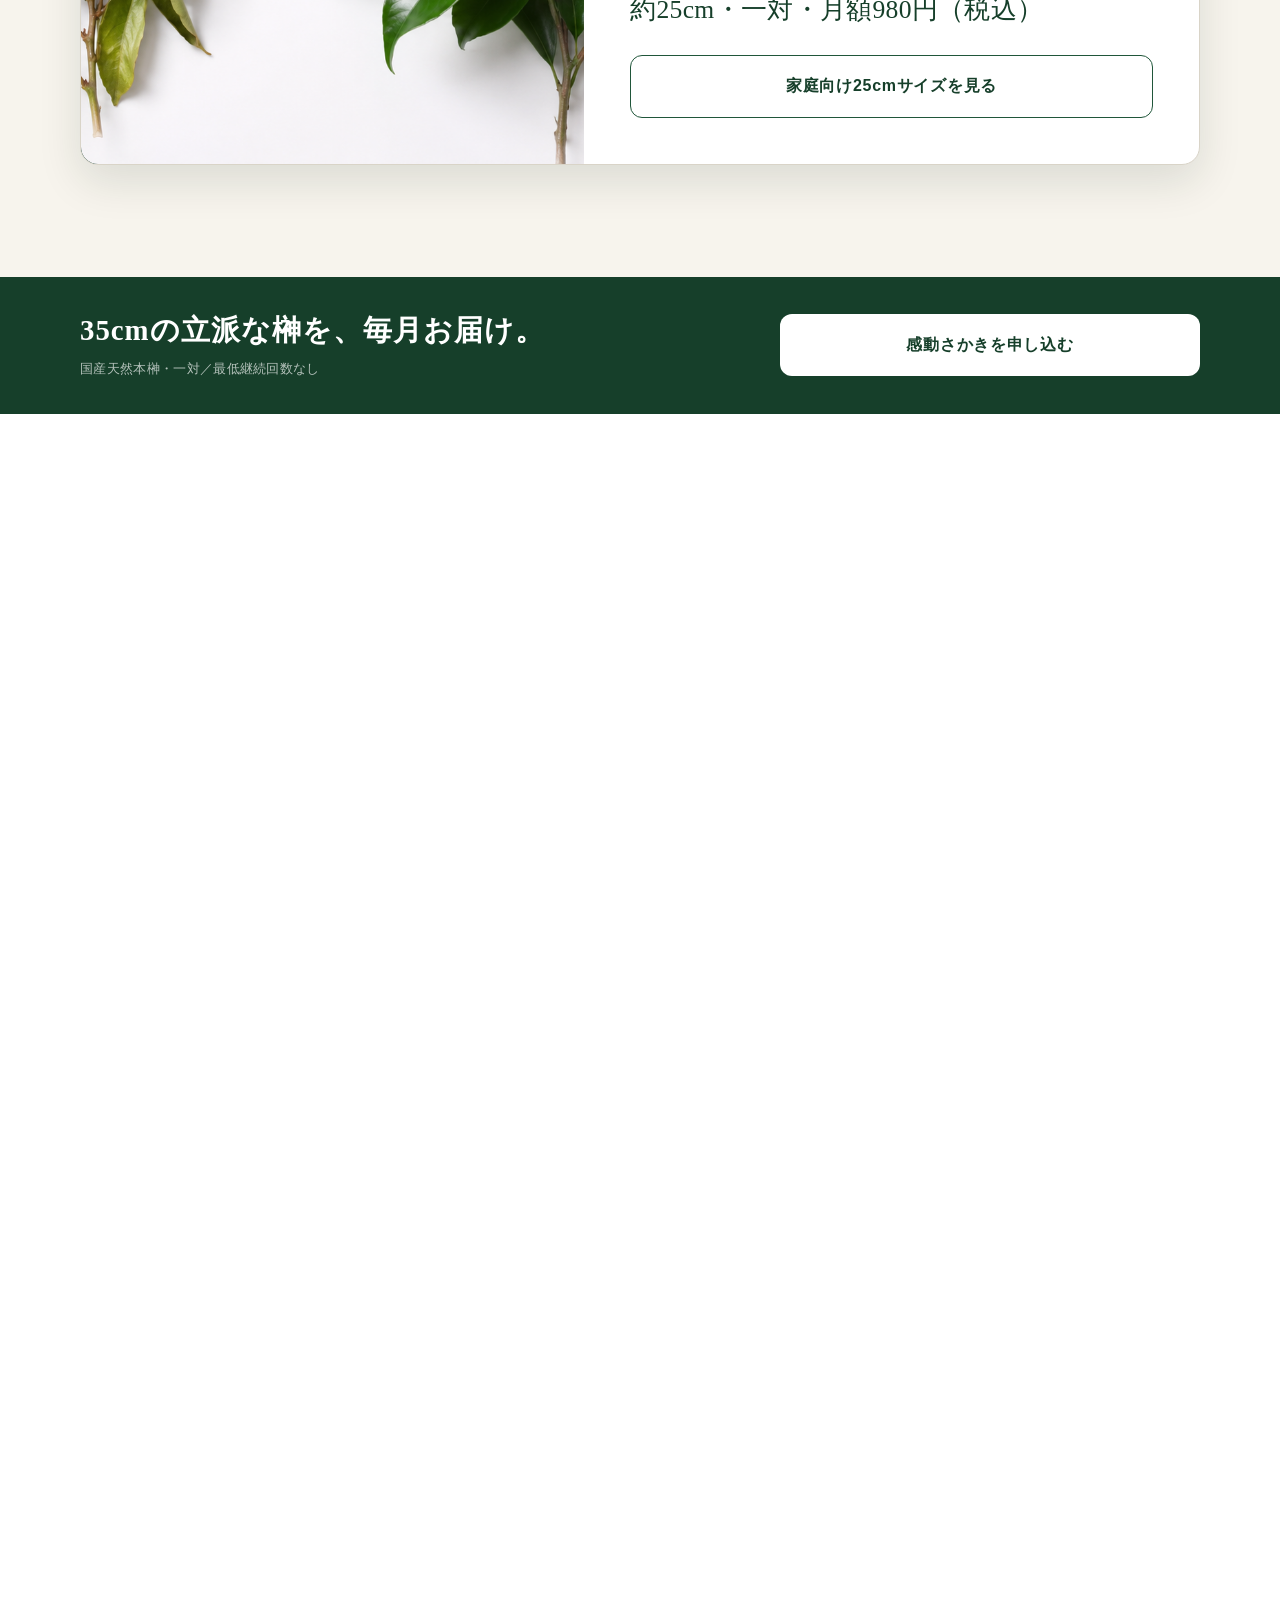
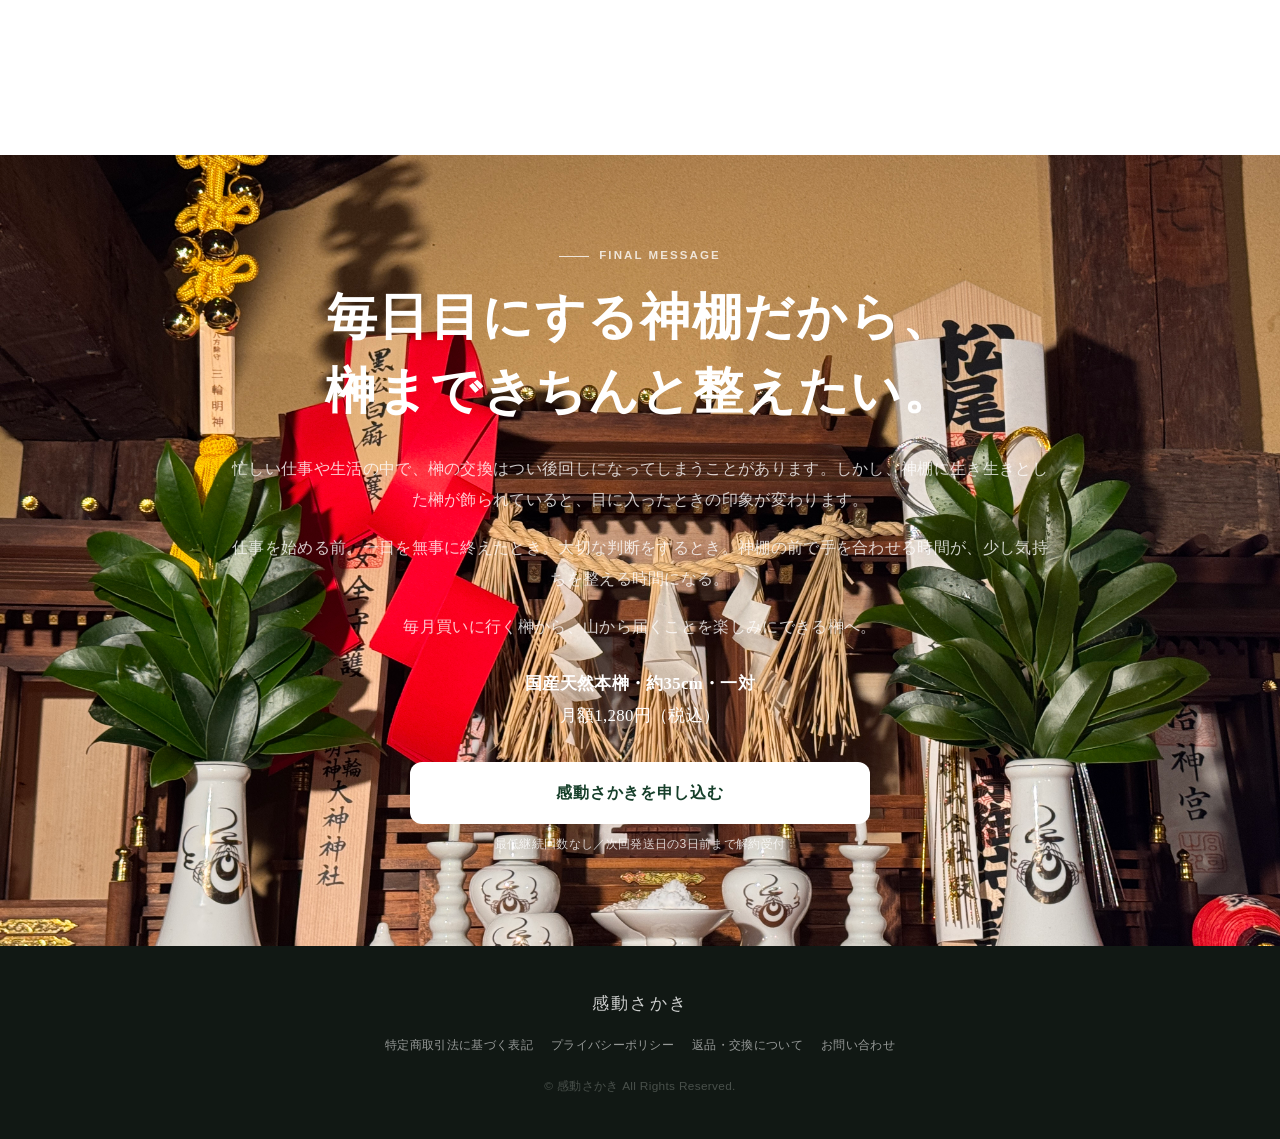
==== commit db0ba937: "訴求の変更" ====
--- a/index.html
+++ b/index.html
@@ -2,1108 +2,418 @@
 <html lang="ja">
 <head>
   <meta charset="UTF-8">
-  <meta name="viewport" content="width=device-width, initial-scale=1.0">
-  <title>感動さかき｜榊がすぐ枯れる原因は鮮度かもしれません。天然国産本榊 注文後採取・当日発送</title>
-  <meta name="description" content="榊がすぐ枯れる原因は、水換えだけでなく「買った時点の鮮度」にあるかもしれません。感動さかきは注文を受けてから山で採取し、その日のうちに束ねて発送。天然国産本榊をお試し980円から、送料無料でお届けします。">
-  <link rel="preconnect" href="https://fonts.googleapis.com">
-  <link rel="preconnect" href="https://fonts.gstatic.com" crossorigin>
-  <link href="https://fonts.googleapis.com/css2?family=Noto+Serif+JP:wght@300;400;500;600&family=Noto+Sans+JP:wght@300;400;500&display=swap" rel="stylesheet">
-  <style>
-    *,*::before,*::after{box-sizing:border-box;margin:0;padding:0}
-
-    :root{
-      --green-deep:#1E4A2C;
-      --green-mid:#2C6040;
-      --green-bright:#3D7A50;
-      --green-pale:#D8EBE0;
-      --green-tint:#EDF5EF;
-      --gold:#A8894A;
-      --gold-pale:#F2E8D0;
-      --ivory:#F6F3ED;
-      --paper:#EDE8DF;
-      --ink:#18180F;
-      --ink-soft:#3A3A30;
-      --muted:#7A7A6A;
-      --border:#C8C4B4;
-      --white:#FFFFFF;
-      --f-serif:'Noto Serif JP',serif;
-      --f-sans:'Noto Sans JP',sans-serif;
-      --r:8px;
-      --r-lg:16px;
-    }
-
-    html{scroll-behavior:smooth}
-    body{
-      font-family:var(--f-sans);
-      background:var(--ivory);
-      color:var(--ink);
-      font-size:15px;
-      line-height:1.85;
-      padding-bottom:72px;
-    }
-
-    /* ── SHARED ── */
-    .serif{font-family:var(--f-serif)}
-    h1,h2,h3,h4{font-family:var(--f-serif);line-height:1.4}
-
-    /* ── PHOTO SCENE (full-bleed section with image bg) ── */
-    .photo-scene{
-      position:relative;
-      width:100%;
-      overflow:hidden;
-    }
-    .photo-scene .bg-img{
-      position:absolute;inset:0;
-      width:100%;height:100%;
-      object-fit:cover;
-      display:block;
-    }
-    .photo-scene .bg-overlay{
-      position:absolute;inset:0;
-    }
-    .photo-scene .scene-body{
-      position:relative;
-      z-index:2;
-      padding:0 22px;
-    }
-
-    /* ── CTA BUTTON ── */
-    .btn{
-      display:block;width:100%;
-      padding:17px 20px;
-      font-family:var(--f-serif);
-      font-size:16px;font-weight:600;
-      letter-spacing:.07em;
-      text-align:center;text-decoration:none;
-      border:none;cursor:pointer;
-      border-radius:var(--r);
-      transition:filter .2s,transform .15s;
-    }
-    .btn:active{transform:scale(.98)}
-    .btn-primary{background:var(--green-deep);color:var(--white)}
-    .btn-primary:hover{filter:brightness(1.12)}
-    .btn-outline{background:transparent;border:1.5px solid var(--green-deep);color:var(--green-deep)}
-    .btn-outline:hover{background:var(--green-tint)}
-    .btn-white{background:var(--white);color:var(--green-deep)}
-    .btn-white:hover{background:var(--ivory)}
-    .price-note{text-align:center;font-size:12px;color:var(--muted);margin-top:9px;letter-spacing:.03em}
-
-    /* ── EYEBROW ── */
-    .eyebrow{
-      display:inline-block;
-      font-size:10px;letter-spacing:.22em;
-      font-family:var(--f-sans);font-weight:500;
-      color:var(--gold);
-      text-transform:uppercase;
-      margin-bottom:10px;
-    }
-    .eyebrow-light{color:rgba(255,255,255,.6)}
-
-    /* ── EMPHASIS ── */
-    .em-line{
-      border-left:3px solid var(--gold);
-      padding:14px 16px;
-      font-family:var(--f-serif);
-      font-size:clamp(15px,4vw,17px);
-      font-weight:500;
-      color:var(--green-deep);
-      line-height:1.65;
-      background:var(--green-tint);
-      border-radius:0 var(--r) var(--r) 0;
-    }
-
-    /* ── GLASS CARD (on dark/photo backgrounds) ── */
-    .glass-card{
-      background:rgba(255,255,255,.12);
-      border:1px solid rgba(255,255,255,.22);
-      border-radius:var(--r-lg);
-      backdrop-filter:blur(8px);
-      -webkit-backdrop-filter:blur(8px);
-      padding:22px 20px;
-    }
-    .glass-card-dark{
-      background:rgba(20,40,28,.55);
-      border:1px solid rgba(255,255,255,.12);
-      border-radius:var(--r-lg);
-      backdrop-filter:blur(8px);
-      -webkit-backdrop-filter:blur(8px);
-      padding:22px 20px;
-    }
-
-    /* ── IMAGE PLACEHOLDER ── */
-    .img-wrap{width:100%;position:relative;overflow:hidden}
-    .img-wrap img{
-      display:block;width:100%;height:100%;
-      object-fit:cover;position:absolute;inset:0;
-    }
-    .img-ph-label{
-      position:absolute;inset:0;
-      display:flex;flex-direction:column;
-      align-items:center;justify-content:center;
-      gap:6px;color:var(--muted);
-      font-size:12px;letter-spacing:.04em;
-      background:var(--paper);
-      z-index:0;
-    }
-    .img-ph-label span:first-child{font-size:30px;opacity:.4}
-
-    /* ── BADGE ROW ── */
-    .badge-row{display:flex;flex-wrap:wrap;gap:8px}
-    .badge{
-      font-size:11px;letter-spacing:.08em;
-      padding:5px 13px;
-      border-radius:20px;
-      font-family:var(--f-sans);font-weight:500;
-      white-space:nowrap;
-    }
-    .badge-light{
-      background:rgba(255,255,255,.18);
-      border:1px solid rgba(255,255,255,.35);
-      color:var(--white);
-    }
-    .badge-gold{
-      background:var(--gold-pale);
-      border:1px solid var(--gold);
-      color:var(--gold);
-    }
-    .badge-green{
-      background:var(--green-tint);
-      border:1px solid var(--green-pale);
-      color:var(--green-mid);
-    }
-
-    /* ── THIN RULE ── */
-    .rule{width:36px;height:2px;background:var(--gold);margin:14px 0 20px}
-    .rule-light{background:rgba(255,255,255,.45)}
-
-    /* ── CARD SURFACE ── */
-    .card{
-      background:var(--white);
-      border:1px solid var(--border);
-      border-radius:var(--r-lg);
-      padding:24px 20px;
-    }
-
-    /* ── FLOW DIAGRAM ── */
-    .flow-v{display:flex;flex-direction:column;align-items:stretch;gap:0}
-    .flow-box{
-      background:var(--white);
-      border:1px solid var(--border);
-      border-radius:var(--r);
-      padding:11px 14px;
-      display:flex;align-items:center;justify-content:center;gap:12px;
-    }
-    .flow-box-icon{font-size:20px;flex-shrink:0;width:28px;text-align:center}
-    .flow-box-text{font-size:13px;font-weight:500;color:var(--ink-soft);text-align:center}
-    .flow-arrow{
-      text-align:center;
-      font-size:15px;color:var(--muted);
-      padding:3px 0;
-    }
-
-    /* ── KANDO STEP CARDS ── */
-    .ksteps{display:flex;flex-direction:column;align-items:center;gap:0;margin:28px 0 6px}
-    .kstep{width:100%}
-    .kstep-card{
-      border-radius:var(--r-lg);
-      padding:22px 18px;
-      text-align:center;
-    }
-    .kstep-card.side{
-      background:var(--paper);
-      border:1px solid var(--border);
-    }
-    .kstep-card.center{
-      background:var(--green-deep);
-      border:none;
-    }
-    .kstep-label-pill{
-      display:inline-block;
-      background:var(--gold);
-      color:var(--white);
-      font-size:10px;letter-spacing:.12em;font-weight:700;
-      padding:3px 14px;border-radius:20px;
-      margin-bottom:10px;
-    }
-    .kstep-num{
-      font-size:10px;letter-spacing:.18em;
-      font-weight:500;margin-bottom:5px;
-    }
-    .kstep-card.side .kstep-num{color:var(--muted)}
-    .kstep-card.center .kstep-num{color:rgba(255,255,255,.6)}
-    .kstep-title{
-      font-family:var(--f-serif);
-      font-size:clamp(15px,4vw,18px);
-      font-weight:600;margin-bottom:7px;
-    }
-    .kstep-card.center .kstep-title{color:var(--white)}
-    .kstep-card.side .kstep-title{color:var(--ink)}
-    .kstep-desc{font-size:12px;line-height:1.7}
-    .kstep-card.center .kstep-desc{color:rgba(255,255,255,.8)}
-    .kstep-card.side .kstep-desc{color:var(--muted)}
-    .kstep-icons{display:flex;justify-content:center;gap:16px;margin-top:14px}
-    .kstep-icon-item{display:flex;flex-direction:column;align-items:center;gap:4px}
-    .kstep-icon-item .ico{font-size:22px}
-    .kstep-icon-item .ico-lbl{font-size:10px;color:rgba(255,255,255,.7)}
-    .kstep-arrow{text-align:center;font-size:20px;color:var(--green-bright);padding:5px 0}
-
-    /* ── QUALITY GRID ── */
-    .q-grid{display:grid;grid-template-columns:1fr 1fr;gap:10px;margin-top:18px}
-    .q-item{
-      background:var(--ivory);
-      border:1px solid var(--border);
-      border-radius:var(--r);
-      padding:14px 12px;
-      text-align:center;
-    }
-    .q-item-ico{font-size:22px;margin-bottom:6px}
-    .q-item-txt{font-size:12px;color:var(--ink-soft);line-height:1.55}
-
-    /* ── PRICE TABLE ── */
-    .price-tbl{width:100%;border-collapse:collapse;margin-bottom:14px}
-    .price-tbl th,.price-tbl td{
-      padding:10px 12px;
-      text-align:left;font-size:13px;
-      border-bottom:1px solid var(--border);
-    }
-    .price-tbl th{
-      background:var(--ivory);
-      font-family:var(--f-serif);font-weight:500;
-      color:var(--muted);font-size:11px;letter-spacing:.06em;
-    }
-    .price-tbl td:last-child{
-      text-align:right;font-family:var(--f-serif);
-      font-size:17px;font-weight:600;color:var(--green-deep);
-    }
-    .free-badge{
-      display:inline-flex;align-items:center;gap:5px;
-      background:var(--gold-pale);color:var(--gold);
-      font-size:12px;font-weight:700;
-      padding:5px 14px;border-radius:20px;margin-bottom:14px;
-    }
-    .product-note{
-      font-size:11px;color:var(--muted);
-      line-height:1.7;margin-bottom:18px;
-      padding-top:10px;border-top:1px solid var(--border);
-    }
-
-    /* ── FAQ ── */
-    .faq-list{display:flex;flex-direction:column}
-    .faq-item{border-bottom:1px solid var(--border)}
-    .faq-item:first-child{border-top:1px solid var(--border)}
-    .faq-q{
-      width:100%;background:transparent;border:none;
-      cursor:pointer;padding:17px 0;
-      display:flex;align-items:flex-start;justify-content:space-between;
-      gap:12px;text-align:left;
-    }
-    .faq-q-text{
-      font-family:var(--f-serif);
-      font-size:clamp(14px,3.5vw,15px);
-      color:var(--ink);font-weight:500;
-      line-height:1.55;flex:1;
-    }
-    .faq-ico{
-      width:22px;height:22px;border-radius:50%;
-      background:var(--green-deep);color:var(--white);
-      display:flex;align-items:center;justify-content:center;
-      font-size:16px;flex-shrink:0;
-      transition:transform .25s;margin-top:1px;
-    }
-    .faq-item.open .faq-ico{transform:rotate(45deg)}
-    .faq-ans{max-height:0;overflow:hidden;transition:max-height .3s ease}
-    .faq-item.open .faq-ans{max-height:220px}
-    .faq-ans-inner{
-      padding-bottom:17px;
-      font-size:13px;color:var(--muted);line-height:1.8;
-    }
-
-    /* ── FIXED BAR ── */
-    .fixed-bar{
-      position:fixed;bottom:0;left:0;right:0;
-      background:var(--white);
-      border-top:1px solid var(--border);
-      z-index:200;
-      transition:opacity .3s;
-    }
-    .fixed-bar-inner{
-      display:flex;align-items:center;gap:10px;
-      max-width:680px;margin:0 auto;
-      padding:10px 16px;
-    }
-    .fixed-bar-copy{
-      flex-shrink:0;
-      font-size:11px;color:var(--muted);
-      line-height:1.4;
-    }
-    .fixed-bar-copy strong{display:block;font-size:12px;color:var(--ink);font-weight:500}
-    .fixed-bar .btn{flex:1;padding:13px 10px;font-size:13px;margin:0;max-width:none}
-
-    /* ── FOOTER ── */
-    footer{
-      background:#111;
-      color:rgba(255,255,255,.45);
-      padding:32px 20px;
-      text-align:center;
-      font-size:12px;
-    }
-    .footer-links{
-      display:flex;justify-content:center;flex-wrap:wrap;
-      gap:6px 18px;margin-bottom:18px;
-    }
-    .footer-links a{color:rgba(255,255,255,.45);text-decoration:none}
-    .footer-links a:hover{color:rgba(255,255,255,.8)}
-    .footer-brand{
-      font-family:var(--f-serif);font-size:15px;
-      color:rgba(255,255,255,.65);
-      margin-bottom:10px;letter-spacing:.12em;
-    }
-
-    /* ── HIGHLIGHT LIST ── */
-    .hi-list{list-style:none;display:flex;flex-direction:column;gap:10px;margin-top:18px}
-    .hi-list li{
-      display:flex;align-items:flex-start;gap:10px;
-      font-family:var(--f-serif);
-      font-size:clamp(14px,3.5vw,16px);
-      font-weight:500;color:var(--green-deep);
-    }
-    .hi-list li::before{
-      content:'';display:inline-block;
-      width:2px;height:1em;
-      background:var(--gold);
-      border-radius:2px;
-      flex-shrink:0;margin-top:.2em;
-    }
-
-    /* ── NOTE ── */
-    .note{
-      font-size:11px;color:var(--muted);
-      line-height:1.7;margin-top:16px;
-      padding-left:12px;
-      border-left:2px solid var(--border);
-    }
-
-    /* ── SUPPLEMENT BOX ── */
-    .supp-box{
-      background:var(--green-tint);
-      border-radius:var(--r);
-      padding:14px 18px;
-      text-align:center;
-      font-family:var(--f-serif);
-      font-size:clamp(13px,3.3vw,15px);
-      color:var(--green-deep);font-weight:600;
-      margin-top:18px;
-    }
-
-    /* ── SUBSCRIPTION NOTE ── */
-    .sub-note{font-size:12px;color:var(--muted);text-align:center;margin-top:12px;line-height:1.65}
-
-    @media(prefers-reduced-motion:reduce){*{transition:none!important;animation:none!important}}
-  </style>
+  <meta name="viewport" content="width=device-width, initial-scale=1, viewport-fit=cover">
+  <title>感動さかき｜岐阜県産・国産天然本榊35cmの定期便</title>
+  <meta name="description" content="毎日目にする神棚に、山から届く立派な榊を。岐阜県の山に自生する国産天然本榊を、発送日に採取・選別・束ねて毎月お届け。約35cm・一対、月額1,280円（税込）、最低継続回数なし。">
+  <meta name="robots" content="index,follow">
+  <meta name="theme-color" content="#163f2a">
+  <meta property="og:type" content="website">
+  <meta property="og:locale" content="ja_JP">
+  <meta property="og:title" content="感動さかき｜国産天然本榊35cmの定期便">
+  <meta property="og:description" content="毎日目にする神棚に、山から届く立派な榊を。岐阜県産の天然本榊を、採取した日に束ねて毎月お届けします。">
+  <meta property="og:image" content="sakaki_images/top1.JPG">
+  <!-- 【編集箇所】公開URLが決まったらcanonicalを設定してください -->
+  <!-- <link rel="canonical" href="https://example.com/kando-sakaki/"> -->
+  <link rel="stylesheet" href="style.css">
+  <script src="script.js" defer></script>
 </head>
 <body>
-<!-- redeploy -->
-
-<!-- ════════════════════════════════════════
-  §1  FIRST VIEW — full-bleed photo hero
-════════════════════════════════════════ -->
-<section class="photo-scene" style="min-height:100svh;display:flex;flex-direction:column;justify-content:flex-end;">
-
-  <!-- bg photo -->
-  <div class="img-ph-label" style="position:absolute;inset:0;z-index:0;">
-    <svg width="32" height="32" viewBox="0 0 32 32" fill="none" xmlns="http://www.w3.org/2000/svg"><path d="M16 3 L29 10 L3 10 Z" stroke="#7A7A6A" stroke-width="1.5" stroke-opacity="0.5" stroke-linejoin="round"/><path d="M7 10 L7 27" stroke="#7A7A6A" stroke-width="1.5" stroke-opacity="0.5" stroke-linecap="round"/><path d="M25 10 L25 27" stroke="#7A7A6A" stroke-width="1.5" stroke-opacity="0.5" stroke-linecap="round"/><path d="M2 27 L30 27" stroke="#7A7A6A" stroke-width="1.5" stroke-opacity="0.5" stroke-linecap="round"/><path d="M13 27 L13 19 L19 19 L19 27" stroke="#7A7A6A" stroke-width="1.5" stroke-opacity="0.5"/></svg>
-    <span>神棚に飾られた感動さかきの写真</span>
-  </div>
-  <img src="sakaki_images/top1.JPG"
-       alt="神棚に青々とした感動さかきが飾られている写真"
-       class="bg-img" style="z-index:1;">
-
-  <!-- gradient overlay: bottom-heavy, top transparent -->
-  <div class="bg-overlay" style="z-index:2;
-    background:linear-gradient(to bottom,
-      rgba(10,30,18,0) 0%,
-      rgba(10,30,18,.25) 40%,
-      rgba(10,30,18,.78) 75%,
-      rgba(10,30,18,.93) 100%);">
-  </div>
-
-  <!-- content -->
-  <div class="scene-body" style="padding-bottom:52px;padding-top:60px;max-width:680px;margin:0 auto;width:100%;">
-
-    <div class="badge-row" style="margin-bottom:24px;">
-      <span class="badge badge-light">注文後採取</span>
-      <span class="badge badge-light">天然国産本榊</span>
-      <span class="badge badge-light">月8,000束出荷</span>
-      <span class="badge badge-light">送料無料</span>
+  <a class="skip-link" href="#main">本文へ移動</a>
+
+  <header class="site-header" aria-label="サイトヘッダー">
+    <div class="header-inner">
+      <a class="brand" href="#top">感動さかき</a>
+      <span class="header-mini">岐阜県産・国産天然本榊</span>
     </div>
-
-    <p class="eyebrow eyebrow-light">KANDO SAKAKI</p>
-
-    <h1 style="color:var(--white);font-size:clamp(24px,7vw,36px);
-      text-shadow:0 2px 16px rgba(0,0,0,.35);margin-bottom:20px;">
-      榊がすぐ枯れる原因は、<br>鮮度かもしれません。
-    </h1>
-
-    <p style="color:rgba(255,255,255,.82);font-size:clamp(13px,3.4vw,15px);
-      line-height:1.9;margin-bottom:34px;">
-      水換えや置き場所も大切です。<br>
-      でも、買った時点で採取から時間が経っている榊は、<br>
-      どうしても長持ちしにくくなります。<br>
-      感動さかきは、注文を受けてから山で採取し、<br>
-      その日のうちに束ねて発送します。
-    </p>
-
-    <a href="https://buy.stripe.com/9B64gAgDJ6dh0q90DC18c00" class="btn btn-white" style="max-width:360px;display:block;margin:0 auto 10px;">
-      まずはお試し購入する
-    </a>
-    <p class="price-note" style="color:rgba(255,255,255,.5);">
-      35cm一対 <span style="text-decoration:line-through;opacity:.6;">通常1,580円</span>
-      → お試し一回限り 税込980円 / 送料無料
-    </p>
-  </div>
-</section>
-
-
-<!-- ════════════════════════════════════════
-  §2  EMPATHY — ivory section + compare photo
-════════════════════════════════════════ -->
-<section style="background:var(--ivory);padding:64px 0 0;">
-  <div style="max-width:680px;margin:0 auto;padding:0 22px;">
-
-    <span class="eyebrow">よくある悩み</span>
-    <h2 style="font-size:clamp(19px,5vw,26px);margin-bottom:6px;">
-      榊がすぐ枯れると、<br>「何が悪いんだろう」と気になります。
-    </h2>
-    <div class="rule"></div>
-
-    <p style="color:var(--ink-soft);margin-bottom:12px;">
-      水を替えているのに枯れる。置き場所を変えても元気がない。<br>
-      神棚の榊がすぐ傷むと、気持ちまで落ち着かなくなるものです。
-    </p>
-    <p style="color:var(--ink-soft);margin-bottom:24px;">
-      榊を長持ちさせるには、こまめな水換え、清潔な花器、高温や直射日光を避けることが大切です。しかし、それだけではありません。
-    </p>
-
-    <div class="em-line" style="margin-bottom:32px;">
-      実は、榊の持ちは「買った時点の鮮度」にも<br>大きく左右されます。
+  </header>
+
+  <main id="main">
+    <!-- 1. ファーストビュー -->
+    <section class="hero" id="top">
+      <div class="hero-media media-frame">
+        <div class="media-placeholder" role="img" aria-label="神棚に35cmの榊を飾った写真の差し替え場所">
+          <div><svg viewBox="0 0 48 48" fill="none" aria-hidden="true"><path d="M24 5 43 15H5L24 5Z" stroke="currentColor"/><path d="M10 15v27M38 15v27M5 42h38M19 42V29h10v13" stroke="currentColor"/></svg>神棚に約35cmの榊を飾ったメイン写真</div>
+        </div>
+        <!-- 【画像差し替え】神棚に35cmの榊を飾った横位置写真。既存素材: sakaki_images/top1.JPG -->
+        <img src="sakaki_images/top1.JPG" alt="神棚に青々とした約35cmの感動さかきが一対飾られている様子" fetchpriority="high">
+      </div>
+      <div class="hero-content">
+        <div class="hero-copy reveal">
+          <p class="hero-kicker">岐阜県産・国産天然本榊の定期便</p>
+          <h1><span>毎日目にする神棚に、</span><span>山から届く、立派な榊を。</span></h1>
+          <p class="hero-sub">岐阜県の山に自生する、国産天然の本榊。<br>発送日に山で採取し、一本ずつ選別して束ね、<br class="mobile-only">毎月、ご指定の場所までお届けします。</p>
+          <ul class="hero-spec" aria-label="商品概要">
+            <li>国産天然本榊</li><li>約35cm</li><li>一対・2束</li><li>毎月1回</li><li>最低継続回数なし</li>
+          </ul>
+          <div class="hero-price"><strong>月額1,280円</strong><span>税込</span></div>
+          <div class="cta-wrap">
+            <a href="#product" class="btn btn-light" data-link="purchase35">感動さかきを申し込む</a>
+            <p class="hero-target">店舗・会社・事務所・工場・作業場・ご自宅の神棚に</p>
+          </div>
+        </div>
+      </div>
+    </section>
+
+    <!-- 2. 名前に込めた思い -->
+    <section class="section story">
+      <div class="container story-grid">
+        <div class="reveal">
+          <div class="heading-wrap">
+            <p class="eyebrow">Our Thought</p>
+            <h2>神棚を見るたび、<br>気持ちが整う榊を届けたい。</h2>
+            <span class="gold-line"></span>
+          </div>
+          <div class="body-copy">
+            <p>神棚は、毎日長い時間眺めるものではありません。それでも、仕事を始める前や、一日の節目にふと目に入ることがあります。</p>
+            <p>そのとき、立派な榊が左右に飾られていると、空間が引き締まり、自然と気持ちも整います。</p>
+          </div>
+        </div>
+        <div class="quote-card reveal">
+          <p>見たときに、少し心が明るくなる。<br>少し気持ちが引き締まる。<br><br>そんな日常の小さな感動を届けたい。<br><br>その思いから、私たちはこの榊を<br><strong>「感動さかき」</strong>と名付けました。</p>
+        </div>
+      </div>
+    </section>
+
+    <!-- 3. 産地・採取時期への問いかけ -->
+    <section class="section question-section">
+      <div class="container split">
+        <div class="image-card tall media-frame reveal">
+          <div class="media-placeholder" role="img" aria-label="榊の葉の艶や枝ぶりが分かる接写写真の差し替え場所"><div>榊の葉・枝ぶりの接写写真</div></div>
+          <!-- 【画像差し替え】葉の艶、枝ぶり、葉付きが分かる接写。既存素材: sakaki_images/demo9.jpg -->
+          <img src="sakaki_images/demo9.jpg" alt="岐阜県の山に自生する本榊の艶やかな葉と枝ぶり" loading="lazy">
+          <span class="image-caption">岐阜県の山中に自生する天然の本榊</span>
+        </div>
+        <div class="reveal">
+          <div class="heading-wrap">
+            <p class="eyebrow">Origin &amp; Freshness</p>
+            <h2>神棚に飾る榊だからこそ、<br>どこで、どのように採られたものか。</h2>
+            <span class="gold-line"></span>
+          </div>
+          <div class="body-copy">
+            <p>店頭で販売されている榊は、産地や採取された時期が分からないことがあります。収穫されてから市場や卸売業者を経由し、店頭へ並ぶまでに時間がかかる場合もあります。</p>
+            <p>もちろん、店頭の商品が悪いわけではありません。</p>
+          </div>
+          <div class="question-box mt-25">
+            <p>神棚にお供えするものだからこそ、育った場所、採取した時期、束ねる工程まで分かる榊を飾りたい。</p>
+          </div>
+          <ul class="check-list">
+            <li>どこで育ったものなのか</li>
+            <li>いつ採取されたものなのか</li>
+            <li>どのように選び、束ねられているのか</li>
+          </ul>
+        </div>
+      </div>
+    </section>
+
+    <!-- 4. 一般流通 -->
+    <section class="section flow-section">
+      <div class="narrow reveal">
+        <div class="heading-wrap center">
+          <p class="eyebrow eyebrow-light">Distribution</p>
+          <h2>採取から店頭までの時間は、<br>見た目だけでは分かりません。</h2>
+          <span class="gold-line"></span>
+        </div>
+        <div class="body-copy">
+          <p>一般的な流通では、複数の工程を経て店頭へ並ぶ場合があります。そのため、購入した時点で採取から何日経っているのか、消費者には分からないことがあります。</p>
+          <p>榊は生きている植物です。採取後の時間や保管環境によって、葉の艶やみずみずしさ、日持ちにも違いが出ます。</p>
+        </div>
+        <ol class="flow-list" aria-label="一般的な流通工程の例">
+          <li><span class="flow-num">1</span><span>採取</span></li>
+          <li><span class="flow-num">2</span><span>集荷</span></li>
+          <li><span class="flow-num">3</span><span>市場・卸売業者</span></li>
+          <li><span class="flow-num">4</span><span>小売店への配送</span></li>
+          <li><span class="flow-num">5</span><span>店頭販売</span></li>
+        </ol>
+        <p class="flow-caption">※流通経路は販売店や商品によって異なります。</p>
+      </div>
+    </section>
+
+    <!-- 5. 発送日に採取 -->
+    <section class="section process-section">
+      <div class="container">
+        <div class="split">
+          <div class="reveal">
+            <div class="heading-wrap">
+              <p class="eyebrow eyebrow-light">Harvest to Ship</p>
+              <h2>発送日に山へ入り、<br>採取したその日に束ねます。</h2>
+              <span class="gold-line"></span>
+            </div>
+            <div class="body-copy">
+              <p>感動さかきは、大量に採取した榊を長期間保管して発送する商品ではありません。お届けする分に合わせて山へ入り、その時期に状態のよい榊を採取します。</p>
+              <p>できるだけ新鮮な状態で。できるだけ余計な流通を通さずに。岐阜県の山から直接お届けします。</p>
+            </div>
+          </div>
+          <div class="image-card media-frame reveal">
+            <div class="media-placeholder" role="img" aria-label="山で榊を採取している写真の差し替え場所"><div>山で榊を採取している写真</div></div>
+            <!-- 【画像差し替え】山で採取している作業写真。既存素材候補: sakaki_images/demo8.jpg -->
+            <img src="sakaki_images/demo8.jpg" alt="岐阜県の山で発送分の本榊を採取している様子" loading="lazy">
+          </div>
+        </div>
+        <div class="process-grid reveal">
+          <article class="process-card"><p class="num">STEP 01</p><h3>山で採取</h3><p>発送日に山へ入り、その時期に状態のよい榊を選んで採取します。</p></article>
+          <article class="process-card"><p class="num">STEP 02</p><h3>一本ずつ選別</h3><p>葉の色と艶、枝の太さ、葉付き、全体の形を確認します。</p></article>
+          <article class="process-card"><p class="num">STEP 03</p><h3>一対に組み合わせ</h3><p>左右へ飾ったときの高さ、広がり、見え方を整えます。</p></article>
+          <article class="process-card"><p class="num">STEP 04</p><h3>当日梱包・発送</h3><p>選別したその日のうちに束ね、丁寧に梱包して発送します。</p></article>
+        </div>
+        <div class="process-gallery reveal">
+          <div class="image-card media-frame">
+            <div class="media-placeholder" role="img" aria-label="榊を一本ずつ選別して束ねる写真の差し替え場所"><div>選別・束ね作業の写真</div></div>
+            <!-- 【画像差し替え】葉・枝ぶりを確認しながら榊を束ねる手元。既存素材: sakaki_images/craft5.JPG -->
+            <img src="sakaki_images/craft5.JPG" alt="葉の色や枝ぶりを確認しながら本榊を一対に束ねる手作業" loading="lazy">
+            <span class="image-caption">一本ずつ状態を見て、左右のバランスを整えます。</span>
+          </div>
+          <div class="image-card media-frame">
+            <div class="media-placeholder" role="img" aria-label="感動さかきを梱包して発送する写真の差し替え場所"><div>梱包・発送の写真</div></div>
+            <!-- 【画像差し替え】一対に束ねた榊を梱包している写真。既存素材: sakaki_images/post_sakaki.jpg -->
+            <img src="sakaki_images/post_sakaki.jpg" alt="一対に束ねた感動さかきを丁寧に梱包し発送する様子" loading="lazy">
+            <span class="image-caption">採取した当日に、丁寧に梱包して発送します。</span>
+          </div>
+        </div>
+        <div class="process-emphasis reveal">採取・選別・束ね・梱包・発送まで、その日のうちに。</div>
+      </div>
+    </section>
+
+    <section class="cta-band">
+      <div class="container cta-band-inner">
+        <div><h2>山から届く榊を、毎月の習慣に。</h2><p>国産天然本榊・約35cm・一対／最低継続回数なし</p></div>
+        <a href="#product" class="btn btn-light" data-link="purchase35">月額1,280円で申し込む</a>
+      </div>
+    </section>
+
+    <!-- 6. 35cmサイズ -->
+    <section class="section size-section">
+      <div class="container split">
+        <div class="reveal">
+          <div class="heading-wrap">
+            <p class="eyebrow">35cm Size</p>
+            <h2>なぜ、35cmなのか。</h2>
+            <span class="gold-line"></span>
+          </div>
+          <div class="body-copy">
+            <p>神棚に飾ったとき、短すぎると存在感がなく、長すぎると全体のバランスを崩します。</p>
+            <p>約35cmは、店舗や会社、事務所、工場などに設置された神棚で、榊らしい立派さを感じやすいサイズです。</p>
+            <p>ご自宅でも、「小さな榊では少し物足りない」「神棚をしっかり整えて見せたい」という方に向いています。</p>
+          </div>
+        </div>
+        <div class="reveal">
+          <div class="size-visual" aria-label="25cmと35cmのサイズ比較イメージ">
+            <div class="size-item"><div class="size-stem size-25"></div><strong>約25cm</strong><span>コンパクトな神棚向け</span></div>
+            <div class="size-item"><div class="size-stem size-35"></div><strong>約35cm</strong><span>立派さ・存在感を重視</span></div>
+          </div>
+          <p class="note">実物写真が用意できたら「25cmと35cmを並べたサイズ比較写真」へ差し替えると、サイズ感がさらに伝わりやすくなります。</p>
+        </div>
+      </div>
+    </section>
+
+    <!-- 7. 4つの価値 -->
+    <section class="section values-section">
+      <div class="container">
+        <div class="heading-wrap center reveal">
+          <p class="eyebrow">Four Values</p>
+          <h2>感動さかきが届ける、<br>4つの価値。</h2>
+          <span class="gold-line"></span>
+        </div>
+        <div class="value-grid">
+          <article class="value-card reveal"><span class="value-num">1</span><h3>神棚を見るたび、気持ちが整う</h3><p>生き生きとした榊が左右に飾られていると、神棚の空間全体が引き締まります。仕事を始める前や一日の節目に、気持ちを切り替えるきっかけになります。</p></article>
+          <article class="value-card reveal"><span class="value-num">2</span><h3>買い忘れを気にしなくていい</h3><p>毎月定期的に届くため、交換するたびに買いに行く必要がありません。忙しい中で、交換時期を毎回覚えておく負担を減らせます。</p></article>
+          <article class="value-card reveal"><span class="value-num">3</span><h3>状態のよい榊を探し回らなくていい</h3><p>榊を日々扱う私たちが状態を確認し、左右の組み合わせまで整えてお届けします。店頭で大きさや葉の状態を見比べる手間がありません。</p></article>
+          <article class="value-card reveal"><span class="value-num">4</span><h3>神棚をきちんと整えている安心感</h3><p>店舗や会社の神棚も、ご自宅の神棚も、大切な場所です。榊まで整っていることで、やるべきことをできているという安心感につながります。</p></article>
+        </div>
+      </div>
+    </section>
+
+    <!-- 8. 国産天然本榊 -->
+    <section class="natural-banner">
+      <div class="scene-media media-frame">
+        <div class="media-placeholder" role="img" aria-label="岐阜県の山に自生する天然本榊の写真の差し替え場所"><div>岐阜県の山と自生する本榊の写真</div></div>
+        <!-- 【画像差し替え】山中に自生する天然本榊。既存素材候補: sakaki_images/demo9.jpg -->
+        <img src="sakaki_images/demo9.jpg" alt="岐阜県の山中で雨や風を受けながら育つ天然の本榊" loading="lazy">
+      </div>
+      <div class="natural-copy reveal">
+        <p class="eyebrow eyebrow-light">Natural Honsakaki</p>
+        <h2>畑で育てた榊ではありません。</h2>
+        <div class="body-copy mt-24">
+          <p>感動さかきに使用しているのは、岐阜県の山中に昔から自生している天然の本榊です。畑で形をそろえて計画的に栽培されたものではなく、山の中で雨や風を受けながら自然に育っています。</p>
+          <p>一本一本の枝ぶりや葉の形は異なり、完全に均一ではありません。しかし、その不ぞろいさの中に、天然の植物らしい力強さと自然な美しさがあります。</p>
+          <p><strong class="text-white">神棚には、国産の天然本榊を飾りたい。</strong><br>そう考える方へ届けたい榊です。</p>
+        </div>
+      </div>
+    </section>
+
+    <!-- 9. 実績 -->
+    <section class="section stats">
+      <div class="container">
+        <div class="stat-box reveal">
+          <div class="stat-number"><strong>8,000</strong><span>毎月の出荷実績・約8,000束</span></div>
+          <div class="stat-copy"><h2>日々多くの榊を扱うから、<br>見極めと束ね方が磨かれます。</h2><p>葉が片側へ偏っていないか。枝が細すぎないか。左右に飾ったときの高さや広がりが合っているか。一本一本を見ながら組み合わせる必要があります。日々、多くの榊を扱ってきた経験を、選別と仕上がりに生かしています。</p></div>
+        </div>
+      </div>
+    </section>
+
+    <!-- 10. 利用場所 -->
+    <section class="section places-section">
+      <div class="container">
+        <div class="heading-wrap center reveal"><p class="eyebrow">For Every Kamidana</p><h2>店舗だけのための<br>商品ではありません。</h2><span class="gold-line"></span><p class="lead">毎日目にする神棚を、きちんと整えたい方へ。</p></div>
+        <div class="place-grid reveal">
+          <div class="place">店舗</div><div class="place">会社・事務所</div><div class="place">工場・作業場</div><div class="place">飲食店</div><div class="place">事業所</div><div class="place">経営者のご自宅</div><div class="place">大きめの家庭用神棚</div><div class="place">一般のご家庭</div>
+        </div>
+        <p class="note note-center mt-20">商売をしている方だけでなく、ご自宅で立派な榊を飾りたい方にもご利用いただけます。</p>
+      </div>
+    </section>
+
+    <!-- 11. 商品内容 -->
+    <section class="section product-section" id="product">
+      <div class="container product-grid">
+        <div class="product-photo media-frame reveal">
+          <div class="media-placeholder" role="img" aria-label="35cmの感動さかき一対の商品写真の差し替え場所"><div>約35cm・一対の商品写真</div></div>
+          <!-- 【画像差し替え】白または落ち着いた背景で、35cm一対全体が分かる商品写真。既存素材: sakaki_images/pair_sakaki.jpg -->
+          <img src="sakaki_images/pair_sakaki.jpg" alt="国産天然本榊の感動さかき約35cm一対・2束" loading="lazy">
+        </div>
+        <div class="product-card reveal">
+          <p class="eyebrow">Subscription</p>
+          <h2 class="product-name">国産天然本榊<br>「感動さかき」35cm定期便</h2>
+          <dl class="spec-list">
+            <div><dt>内容</dt><dd>本榊一対・2束</dd></div>
+            <div><dt>長さ</dt><dd>約35cm</dd></div>
+            <div><dt>産地</dt><dd>岐阜県</dd></div>
+            <div><dt>配送頻度</dt><dd>毎月1回</dd></div>
+            <div><dt>初回発送</dt><dd>ご注文から2営業日以内</dd></div>
+            <div><dt>発送休業日</dt><dd>土日祝日</dd></div>
+            <div><dt>最低継続回数</dt><dd>なし</dd></div>
+            <div><dt>解約期限</dt><dd>次回発送日の3日前まで</dd></div>
+          </dl>
+          <div class="price-block"><span class="monthly">毎月1回お届け</span><br><strong>1,280</strong><small>円（税込）／月</small></div>
+          <div class="badges"><span class="badge">国産天然本榊</span><span class="badge">発送日に採取</span><span class="badge">一対・2束</span><span class="badge">最低継続回数なし</span></div>
+          <a href="#product" class="btn btn-primary" data-link="purchase35">月額1,280円で申し込む</a>
+          <p class="btn-sub">初回はご注文から2営業日以内に発送します。</p>
+          <p class="note mt-18">天然の植物のため、葉の大きさ、色、枝ぶりには個体差があります。その時期の山で状態のよいものを選び、一対としてバランスを整えてお届けします。</p>
+        </div>
+      </div>
+    </section>
+
+    <!-- 12. 価格と価値 -->
+    <section class="section price-value">
+      <div class="narrow">
+        <div class="heading-wrap center reveal"><p class="eyebrow">Value</p><h2>毎月山へ入り、採取して届けて、<br>月額1,280円です。</h2><span class="gold-line"></span></div>
+        <div class="body-copy reveal"><p>感動さかきの価格には、山での採取から、神棚に飾れる一対として仕上げ、毎月発送するまでの工程が含まれています。</p></div>
+        <div class="included-grid reveal" aria-label="価格に含まれる工程">
+          <div class="included-item">山での採取</div><div class="included-item">榊の選別</div><div class="included-item">左右の組み合わせ</div><div class="included-item">束ね作業</div><div class="included-item">丁寧な梱包</div><div class="included-item">毎月の発送</div>
+        </div>
+        <div class="daily-price reveal"><span>1日あたりにすると</span><strong>約43円</strong><p>神棚を毎月きちんと整えられる安心と、買いに行く手間を減らせる定期便です。</p></div>
+      </div>
+    </section>
+
+    <!-- 13. 解約 -->
+    <section class="section cancel-section">
+      <div class="narrow">
+        <div class="heading-wrap center reveal"><p class="eyebrow">No Commitment</p><h2>最低継続回数はありません。</h2><span class="gold-line"></span><p class="lead">一度飾って確かめてから、続けるか判断できます。</p></div>
+        <div class="assurance reveal">
+          <div class="assurance-card"><strong>最低継続回数なし</strong><span>半年・一年などの契約縛りはありません。</span></div>
+          <div class="assurance-card"><strong>いつでも解約可能</strong><span>定期便が不要になった場合に解約できます。</span></div>
+          <div class="assurance-card"><strong>次回発送3日前まで</strong><span>次回発送日の3日前までにご連絡ください。</span></div>
+        </div>
+        <p class="note note-center mt-22">神棚のサイズに合わなかった、思っていた商品と違った、定期便が必要なくなった場合も解約できます。</p>
+      </div>
+    </section>
+
+    <!-- 14. 向いている方 -->
+    <section class="section fit-section">
+      <div class="container split">
+        <div class="reveal"><p class="eyebrow eyebrow-light">Our Standard</p><h2>安さを最優先する方には、<br>向いていないかもしれません。</h2></div>
+        <div class="reveal">
+          <div class="body-copy"><p>価格だけを比べれば、スーパーやホームセンターの榊の方が安い場合があります。造花、輸入された榊、畑で栽培された榊にも、それぞれの利点があります。</p><p>私たちが届けたいのは、価格だけで選ばれる榊ではありません。</p></div>
+          <ul class="fit-list"><li>国産であること</li><li>天然の本榊であること</li><li>採取した日に束ねること</li><li>山から直接発送すること</li><li>左右のバランスを見て仕上げること</li></ul>
+          <p class="lead text-white mt-26">毎日目にする神棚だから、納得できる榊を飾りたい。<br>そんな方のための商品です。</p>
+        </div>
+      </div>
+    </section>
+
+    <!-- 15. 25cm商品 -->
+    <section class="section home-product">
+      <div class="container">
+        <div class="home-card reveal">
+          <div class="home-photo media-frame">
+            <div class="media-placeholder" role="img" aria-label="家庭のコンパクトな神棚に25cmの榊を飾った写真の差し替え場所"><div>家庭用神棚と25cm榊の写真</div></div>
+            <!-- 【画像差し替え】コンパクトな家庭用神棚に25cm一対を飾った写真 -->
+            <img src="sakaki_images/proto_2.png" alt="ご家庭のコンパクトな神棚に飾りやすい約25cmの感動さかき" loading="lazy">
+          </div>
+          <div class="home-body">
+            <p class="eyebrow">For Compact Kamidana</p>
+            <h2>ご家庭の小さな神棚には、<br>25cmサイズもご用意しています。</h2>
+            <p class="mt-18">品質や採取方法はそのままに、ご家庭のコンパクトな神棚へ飾りやすくしたサイズです。35cmでは少し大きいと感じる方に向いています。</p>
+            <p class="home-price">約25cm・一対・月額980円（税込）</p>
+            <a href="#" class="btn btn-outline" data-link="product25">家庭向け25cmサイズを見る</a>
+          </div>
+        </div>
+      </div>
+    </section>
+
+    <section class="cta-band">
+      <div class="container cta-band-inner">
+        <div><h2>35cmの立派な榊を、毎月お届け。</h2><p>国産天然本榊・一対／最低継続回数なし</p></div>
+        <a href="#product" class="btn btn-light" data-link="purchase35">感動さかきを申し込む</a>
+      </div>
+    </section>
+
+    <!-- 16. FAQ -->
+    <section class="section faq-section" id="faq">
+      <div class="narrow">
+        <div class="heading-wrap center reveal"><p class="eyebrow">Frequently Asked Questions</p><h2>よくあるご質問</h2><span class="gold-line"></span></div>
+        <div class="faq-list reveal">
+          <details><summary>一対とは何束ですか？</summary><div class="faq-answer">神棚の左右に一束ずつ飾れるよう、2束を一組にしてお届けします。</div></details>
+          <details><summary>35cmはどのような神棚に向いていますか？</summary><div class="faq-answer">店舗、会社、事務所、工場、作業場などの神棚や、やや大きめのご家庭用神棚におすすめです。コンパクトな神棚には25cmサイズをご用意しています。</div></details>
+          <details><summary>会社ではなく、自宅でも申し込めますか？</summary><div class="faq-answer">はい。ご自宅でも立派な榊を飾りたい方にご利用いただけます。</div></details>
+          <details><summary>25cmとの違いは何ですか？</summary><div class="faq-answer">品質、産地、採取・選別方法は同じです。35cmは立派さと存在感を重視したサイズ、25cmはご家庭のコンパクトな神棚へ飾りやすいサイズです。</div></details>
+          <details><summary>注文後、いつ発送されますか？</summary><div class="faq-answer">初回は、ご注文から2営業日以内に発送します。土日祝日は発送業務をお休みしています。</div></details>
+          <details><summary>毎月いつ発送されますか？</summary><div class="faq-answer">初回のお届け時期を基準として、毎月1回発送します。天候や配送状況によって到着日は前後する場合があります。</div></details>
+          <details><summary>土日祝日も発送されますか？</summary><div class="faq-answer">土日祝日は発送業務をお休みしています。休業日を挟むご注文は、翌営業日以降の対応となります。</div></details>
+          <details><summary>天然の榊は形がそろっていますか？</summary><div class="faq-answer">天然の植物のため、葉の大きさ、色、枝ぶりには個体差があります。左右に飾ったときにバランスよく見えるものを選び、束ねてお届けします。</div></details>
+          <details><summary>どのくらい日持ちしますか？</summary><div class="faq-answer">季節、室温、日当たり、管理方法によって異なるため、一定の日数はお約束できません。</div></details>
+          <details><summary>長持ちさせるには、どう管理すればよいですか？</summary><div class="faq-answer">花立てを清潔にし、こまめに水を替えてください。高温になる場所や直射日光を避け、茎の切り口を清潔に保つと長持ちしやすくなります。</div></details>
+          <details><summary>最低継続回数はありますか？</summary><div class="faq-answer">ありません。半年や一年などの最低契約期間は設けていません。</div></details>
+          <details><summary>解約方法と期限を教えてください。</summary><div class="faq-answer">次回発送日の3日前までに、販売者指定の連絡方法でご連絡ください。具体的な連絡先は購入後の案内および特定商取引法に基づく表記へ掲載してください。</div></details>
+        </div>
+      </div>
+    </section>
+
+    <!-- 17・18. 最終クロージングとCTA -->
+    <section class="closing">
+      <div class="scene-media media-frame">
+        <div class="media-placeholder" role="img" aria-label="神棚に感動さかきを飾った最終クロージング写真の差し替え場所"><div>神棚に35cm榊を飾った最終写真</div></div>
+        <!-- 【画像差し替え】神棚と35cm榊が美しく見える余白のある写真。既存素材: sakaki_images/top3.JPG -->
+        <img src="sakaki_images/top3.JPG" alt="毎日目にする神棚に国産天然本榊の感動さかきが飾られている様子" loading="lazy">
+      </div>
+      <div class="closing-content reveal">
+        <p class="eyebrow eyebrow-center eyebrow-light">Final Message</p>
+        <h2>毎日目にする神棚だから、<br>榊まできちんと整えたい。</h2>
+        <div class="body-copy mt-26">
+          <p>忙しい仕事や生活の中で、榊の交換はつい後回しになってしまうことがあります。しかし、神棚に生き生きとした榊が飾られていると、目に入ったときの印象が変わります。</p>
+          <p>仕事を始める前。一日を無事に終えたとき。大切な判断をするとき。神棚の前で手を合わせる時間が、少し気持ちを整える時間になる。</p>
+          <p>毎月買いに行く榊から、山から届くことを楽しみにできる榊へ。</p>
+        </div>
+        <p class="closing-spec"><strong>国産天然本榊・約35cm・一対</strong><br>月額1,280円（税込）</p>
+        <div class="cta-wrap"><a href="#product" class="btn btn-light" data-link="purchase35">感動さかきを申し込む</a><p class="btn-sub btn-sub-light">最低継続回数なし／次回発送日の3日前まで解約受付</p></div>
+      </div>
+    </section>
+  </main>
+
+  <footer>
+    <div class="container">
+      <p class="footer-brand">感動さかき</p>
+      <nav class="footer-links" aria-label="フッターナビゲーション">
+        <!-- 【編集箇所】各法定ページのURLを設定してください -->
+        <a href="#">特定商取引法に基づく表記</a><a href="#">プライバシーポリシー</a><a href="#">返品・交換について</a><a href="#">お問い合わせ</a>
+      </nav>
+      <p>© 感動さかき All Rights Reserved.</p>
+    </div>
+  </footer>
+
+  <div class="sticky-cta" id="stickyCta" aria-label="購入ボタン">
+    <div class="sticky-inner">
+      <div class="sticky-price"><strong>月額1,280円</strong>35cm・一対・税込</div>
+      <a href="#product" class="btn btn-primary" data-link="purchase35">申し込む</a>
     </div>
   </div>
 
-  <!-- compare photo — full width, bleeds to edge -->
-  <div class="img-wrap" style="aspect-ratio:16/9;border-radius:0;">
-    <div class="img-ph-label">
-      <svg width="32" height="32" viewBox="0 0 32 32" fill="none" xmlns="http://www.w3.org/2000/svg"><path d="M16 28 C16 28 6 22 6 13 C6 8 10 5 16 5 C22 5 26 8 26 13 C26 22 16 28 16 28Z" stroke="#7A7A6A" stroke-width="1.5" stroke-opacity="0.5" stroke-linejoin="round"/><path d="M16 28 L16 13" stroke="#7A7A6A" stroke-width="1.5" stroke-opacity="0.5" stroke-linecap="round"/></svg>
-      <span>採取から時間が経った榊と届きたての感動さかきの比較写真</span>
-    </div>
-    <img src="sakaki_images/proto_2.png"
-         alt="採取から時間が経った榊（左）と届きたての感動さかき（右）の比較写真">
-    <!-- caption overlay -->
-    <div style="position:absolute;bottom:0;left:0;right:0;z-index:3;
-      background:linear-gradient(transparent,rgba(10,30,18,.72));
-      padding:20px 22px 18px;">
-      <div style="display:flex;justify-content:space-around;margin-bottom:6px;">
-        <span style="color:rgba(255,255,255,.7);font-size:12px;letter-spacing:.05em;">時間が経った榊</span>
-        <span style="color:rgba(255,255,255,.7);font-size:12px;letter-spacing:.05em;">届きたての感動さかき</span>
-      </div>
-      <p style="font-size:10px;color:rgba(255,255,255,.4);text-align:center;letter-spacing:.03em;">
-        ※感動さかきの新鮮な状態と、時間経過後の状態を比較したイメージです
-      </p>
-    </div>
-  </div>
-</section>
-
-
-<!-- ════════════════════════════════════════
-  §3  FRESHNESS — dull grey/industrial CSS bg
-════════════════════════════════════════ -->
-<section class="photo-scene" style="min-height:auto;">
-
-  <!-- CSS-only industrial/dull background — no photo -->
-  <div style="position:absolute;inset:0;z-index:0;
-    background:
-      repeating-linear-gradient(
-        0deg,
-        rgba(0,0,0,.03) 0px, rgba(0,0,0,.03) 1px,
-        transparent 1px, transparent 40px
-      ),
-      repeating-linear-gradient(
-        90deg,
-        rgba(0,0,0,.03) 0px, rgba(0,0,0,.03) 1px,
-        transparent 1px, transparent 40px
-      ),
-      linear-gradient(160deg, #3A3A36 0%, #2A2A28 50%, #222220 100%);
-  "></div>
-  <!-- subtle noise texture via radial spots -->
-  <div style="position:absolute;inset:0;z-index:1;
-    background:radial-gradient(ellipse 120% 60% at 80% 20%, rgba(80,75,60,.25) 0%, transparent 70%);
-  "></div>
-
-  <div class="scene-body" style="padding:56px 0;max-width:680px;margin:0 auto;width:100%;position:relative;z-index:2;">
-
-    <span class="eyebrow eyebrow-light">流通の仕組み</span>
-    <h2 style="color:var(--white);font-size:clamp(18px,5vw,25px);margin-bottom:12px;">
-      その榊、買った時点で<br>採取から時間が経っているかもしれません。
-    </h2>
-    <div class="rule rule-light"></div>
-
-    <p style="color:rgba(255,255,255,.78);font-size:clamp(13px,3.4vw,14px);
-      line-height:1.9;margin-bottom:28px;">
-      一般的に、店頭で販売される榊は、採取、束ね作業、市場、卸、店舗陳列を経て、お客様の手元に届きます。購入した時点ですでに採取から日数が経っている場合があります。<br><br>
-      通販であっても、あらかじめ採取・束ね作業を行い、在庫として保管してから発送される場合があります。
-    </p>
-
-    <!-- Flow on dark -->
-    <div style="margin-bottom:24px;">
-      <p style="font-size:10px;letter-spacing:.18em;color:rgba(255,255,255,.45);margin-bottom:12px;font-weight:500;">一般的な流通の工程例</p>
-      <div class="flow-v">
-        <div class="flow-box" style="background:rgba(255,255,255,.1);border-color:rgba(255,255,255,.18);">
-          <div class="flow-box-icon"><svg width="20" height="20" viewBox="0 0 20 20" fill="none" xmlns="http://www.w3.org/2000/svg"><path d="M10 2 C6 2 3 5 3 8.5 C3 12 6 14.5 10 15 L10 18" stroke="rgba(255,255,255,0.85)" stroke-width="1.5" stroke-linecap="round"/><path d="M7 6 C7 6 4.5 8 5 10.5" stroke="rgba(255,255,255,0.85)" stroke-width="1.5" stroke-linecap="round"/><path d="M13 6 C13 6 15.5 8 15 10.5" stroke="rgba(255,255,255,0.85)" stroke-width="1.5" stroke-linecap="round"/></svg></div>
-          <div class="flow-box-text" style="color:rgba(255,255,255,.85);">採取</div>
-        </div>
-        <div class="flow-arrow" style="color:rgba(255,255,255,.4);">↓</div>
-        <div class="flow-box" style="background:rgba(255,255,255,.1);border-color:rgba(255,255,255,.18);">
-          <div class="flow-box-icon"><svg width="20" height="20" viewBox="0 0 20 20" fill="none" xmlns="http://www.w3.org/2000/svg"><path d="M3 11 C3 11 3 8 5 8 C5 8 5 6 7 6 C7 6 7 4.5 9 4.5 L9 9 M9 9 L9 4.5 C9 4.5 11 4.5 11 6.5 L11 9 M11 9 L11 7 C11 7 13 7 13 9 L13 11" stroke="rgba(255,255,255,0.85)" stroke-width="1.5" stroke-linecap="round" stroke-linejoin="round"/><path d="M3 11 L3 13 C3 15 5 17 9 17 L13 17 C15 17 17 15 17 13 L17 11 L13 11 L11 11 L9 11 L3 11Z" stroke="rgba(255,255,255,0.85)" stroke-width="1.5" stroke-linecap="round" stroke-linejoin="round"/></svg></div>
-          <div class="flow-box-text" style="color:rgba(255,255,255,.85);">束ね作業</div>
-        </div>
-        <div class="flow-arrow" style="color:rgba(255,255,255,.4);">↓</div>
-        <div class="flow-box" style="background:rgba(255,255,255,.1);border-color:rgba(255,255,255,.18);">
-          <div class="flow-box-icon"><svg width="20" height="20" viewBox="0 0 20 20" fill="none" xmlns="http://www.w3.org/2000/svg"><rect x="3" y="9" width="14" height="9" rx="1" stroke="rgba(255,255,255,0.85)" stroke-width="1.5"/><path d="M3 9 L5 3 L15 3 L17 9" stroke="rgba(255,255,255,0.85)" stroke-width="1.5" stroke-linejoin="round"/><path d="M8 18 L8 13 L12 13 L12 18" stroke="rgba(255,255,255,0.85)" stroke-width="1.5"/></svg></div>
-          <div class="flow-box-text" style="color:rgba(255,255,255,.85);">市場</div>
-        </div>
-        <div class="flow-arrow" style="color:rgba(255,255,255,.4);">↓</div>
-        <div class="flow-box" style="background:rgba(255,255,255,.1);border-color:rgba(255,255,255,.18);">
-          <div class="flow-box-icon"><svg width="20" height="20" viewBox="0 0 20 20" fill="none" xmlns="http://www.w3.org/2000/svg"><rect x="2" y="6" width="11" height="9" rx="1" stroke="rgba(255,255,255,0.85)" stroke-width="1.5"/><path d="M13 9 L16 9 L18 12 L18 15 L13 15 L13 9Z" stroke="rgba(255,255,255,0.85)" stroke-width="1.5" stroke-linejoin="round"/><circle cx="5.5" cy="16" r="1.5" stroke="rgba(255,255,255,0.85)" stroke-width="1.5"/><circle cx="15" cy="16" r="1.5" stroke="rgba(255,255,255,0.85)" stroke-width="1.5"/></svg></div>
-          <div class="flow-box-text" style="color:rgba(255,255,255,.85);">卸・配送</div>
-        </div>
-        <div class="flow-arrow" style="color:rgba(255,255,255,.4);">↓</div>
-        <div class="flow-box" style="background:rgba(255,255,255,.1);border-color:rgba(255,255,255,.18);">
-          <div class="flow-box-icon"><svg width="20" height="20" viewBox="0 0 20 20" fill="none" xmlns="http://www.w3.org/2000/svg"><path d="M3 8 L17 8 L17 17 L3 17 Z" stroke="rgba(255,255,255,0.85)" stroke-width="1.5" stroke-linejoin="round"/><path d="M2 4 L18 4 L17 8 L3 8 Z" stroke="rgba(255,255,255,0.85)" stroke-width="1.5" stroke-linejoin="round"/><path d="M8 17 L8 12 L12 12 L12 17" stroke="rgba(255,255,255,0.85)" stroke-width="1.5"/></svg></div>
-          <div class="flow-box-text" style="color:rgba(255,255,255,.85);">店舗陳列</div>
-        </div>
-        <div class="flow-arrow" style="color:rgba(255,255,255,.4);">↓</div>
-        <div class="flow-box" style="background:rgba(255,255,255,.06);border-color:rgba(255,255,255,.25);">
-          <div class="flow-box-icon"><svg width="20" height="20" viewBox="0 0 20 20" fill="none" xmlns="http://www.w3.org/2000/svg"><path d="M2 3 L5 3 L7 13 L15 13 L17 7 L5 7" stroke="rgba(255,255,255,0.6)" stroke-width="1.5" stroke-linecap="round" stroke-linejoin="round"/><circle cx="8" cy="16" r="1.5" stroke="rgba(255,255,255,0.6)" stroke-width="1.5"/><circle cx="14" cy="16" r="1.5" stroke="rgba(255,255,255,0.6)" stroke-width="1.5"/></svg></div>
-          <div class="flow-box-text" style="color:rgba(255,255,255,.6);">お客様が購入</div>
-        </div>
-      </div>
-      <p style="font-size:11px;color:rgba(255,255,255,.38);margin-top:10px;">
-        ※採取から購入まで複数の工程を経るため、時間がかかる場合があります
-      </p>
-    </div>
-
-    <div class="glass-card-dark">
-      <p style="color:rgba(255,255,255,.9);font-family:var(--f-serif);
-        font-size:clamp(14px,3.8vw,17px);font-weight:500;line-height:1.65;">
-        だから、榊は「どこで買うか」だけでなく、<br>「いつ採ったか」が大切です。
-      </p>
-    </div>
-
-  </div>
-</section>
-
-
-<!-- ════════════════════════════════════════
-  §4  SOLUTION — mountain sakaki photo scene
-════════════════════════════════════════ -->
-<section class="photo-scene" style="min-height:auto;">
-
-  <!-- mountain sakaki photo background -->
-  <div class="img-ph-label" style="position:absolute;inset:0;z-index:0;background:var(--green-deep);">
-    <svg width="40" height="40" viewBox="0 0 40 40" fill="none" xmlns="http://www.w3.org/2000/svg" style="opacity:.2"><path d="M20 4 C12 4 5 10 5 18 C5 26 12 32 20 33 L20 36" stroke="white" stroke-width="2" stroke-linecap="round"/><path d="M13 10 C13 10 8 15 9 20" stroke="white" stroke-width="2" stroke-linecap="round"/><path d="M27 10 C27 10 32 15 31 20" stroke="white" stroke-width="2" stroke-linecap="round"/></svg>
-  </div>
-  <img src="sakaki_images/demo8.jpg"
-       alt="山に自生する感動さかきの天然本榊の写真"
-       class="bg-img" style="z-index:1;">
-  <div class="bg-overlay" style="z-index:2;
-    background:linear-gradient(160deg,rgba(8,28,16,.82) 0%,rgba(12,38,22,.68) 100%);">
-  </div>
-
-  <div class="scene-body" style="padding:56px 0;max-width:680px;margin:0 auto;width:100%;position:relative;z-index:3;">
-
-    <span class="eyebrow eyebrow-light">感動さかきの取り組み</span>
-    <h2 style="color:var(--white);font-size:clamp(18px,5vw,25px);margin-bottom:12px;">
-      注文を受けてから、<br>その日のうちに採取・束ね・発送。
-    </h2>
-    <div class="rule rule-light"></div>
-
-    <p style="color:rgba(255,255,255,.78);font-size:clamp(13px,3.4vw,14px);
-      line-height:1.9;margin-bottom:28px;">
-      感動さかきは、あらかじめ大量に採って保管しておくのではなく、ご注文を受けてから山で榊を採取し、その日のうちに束ね作業を行い、発送します。<br><br>
-      採取から神棚に届くまでの時間をできるだけ短くすることで、青々とした葉の張り、艶、清々しさを感じていただける榊をお届けします。
-    </p>
-
-    <!-- 3-step on photo -->
-    <div class="ksteps">
-      <div class="kstep">
-        <div class="kstep-card side" style="background:rgba(255,255,255,.12);border-color:rgba(255,255,255,.2);backdrop-filter:blur(6px);">
-          <p class="kstep-num" style="color:rgba(255,255,255,.55);">STEP 1</p>
-          <p class="kstep-title" style="color:var(--white);">ご注文</p>
-          <p class="kstep-desc" style="color:rgba(255,255,255,.7);">お客様からご注文</p>
-        </div>
-      </div>
-      <div class="kstep-arrow" style="color:rgba(255,255,255,.5);">↓</div>
-
-      <div class="kstep">
-        <div class="kstep-card center">
-          <span class="kstep-label-pill">その日のうちに完了</span>
-          <p class="kstep-num">STEP 2</p>
-          <p class="kstep-title">採取・束ね・発送</p>
-          <p class="kstep-desc">ご注文後、山で採取し、手作業で束ねて、そのまま発送</p>
-          <div class="kstep-icons">
-            <div class="kstep-icon-item"><span class="ico"><svg width="22" height="22" viewBox="0 0 22 22" fill="none" xmlns="http://www.w3.org/2000/svg"><path d="M11 2 C7 2 3 6 3 10 C3 14 7 17 11 17 L11 20" stroke="white" stroke-width="1.5" stroke-linecap="round"/><path d="M8 6 C8 6 5 9 5.5 12" stroke="white" stroke-width="1.5" stroke-linecap="round"/><path d="M14 6 C14 6 17 9 16.5 12" stroke="white" stroke-width="1.5" stroke-linecap="round"/></svg></span><span class="ico-lbl">採取</span></div>
-            <div class="kstep-icon-item"><span class="ico"><svg width="22" height="22" viewBox="0 0 22 22" fill="none" xmlns="http://www.w3.org/2000/svg"><path d="M4 12 C4 12 4 9 6 9 C6 9 6 7 8 7 C8 7 8 5 10 5 L10 10 M10 10 L10 5 C10 5 12 5 12 7 L12 10 M12 10 L12 8 C12 8 14 8 14 10 L14 12" stroke="white" stroke-width="1.5" stroke-linecap="round" stroke-linejoin="round"/><path d="M4 12 L4 14 C4 16.5 6 19 10 19 L14 19 C16 19 18 17 18 14.5 L18 12 L14 12 L12 12 L10 12 L4 12Z" stroke="white" stroke-width="1.5" stroke-linecap="round" stroke-linejoin="round"/></svg></span><span class="ico-lbl">束ね</span></div>
-            <div class="kstep-icon-item"><span class="ico"><svg width="22" height="22" viewBox="0 0 22 22" fill="none" xmlns="http://www.w3.org/2000/svg"><path d="M3 7 L11 11 L19 7" stroke="white" stroke-width="1.5" stroke-linecap="round"/><path d="M11 11 L11 20" stroke="white" stroke-width="1.5" stroke-linecap="round"/><path d="M19 7 L19 15 L11 20 L3 15 L3 7 L11 2 L19 7Z" stroke="white" stroke-width="1.5" stroke-linecap="round" stroke-linejoin="round"/><path d="M7 4.5 L15 9" stroke="white" stroke-width="1.5" stroke-linecap="round"/></svg></span><span class="ico-lbl">箱詰め</span></div>
-            <div class="kstep-icon-item"><span class="ico"><svg width="22" height="22" viewBox="0 0 22 22" fill="none" xmlns="http://www.w3.org/2000/svg"><rect x="2" y="7" width="12" height="10" rx="1" stroke="white" stroke-width="1.5"/><path d="M14 10 L17.5 10 L20 13.5 L20 17 L14 17 L14 10Z" stroke="white" stroke-width="1.5" stroke-linejoin="round"/><circle cx="6" cy="18" r="1.8" stroke="white" stroke-width="1.5"/><circle cx="16.5" cy="18" r="1.8" stroke="white" stroke-width="1.5"/></svg></span><span class="ico-lbl">発送</span></div>
-          </div>
-        </div>
-      </div>
-      <div class="kstep-arrow" style="color:rgba(255,255,255,.5);">↓</div>
-
-      <div class="kstep">
-        <div class="kstep-card side" style="background:rgba(255,255,255,.12);border-color:rgba(255,255,255,.2);backdrop-filter:blur(6px);">
-          <p class="kstep-num" style="color:rgba(255,255,255,.55);">STEP 3</p>
-          <p class="kstep-title" style="color:var(--white);">ご自宅に到着</p>
-          <p class="kstep-desc" style="color:rgba(255,255,255,.7);">できるだけ新鮮な状態でお届け</p>
-        </div>
-      </div>
-    </div>
-
-    <div class="supp-box" style="background:rgba(255,255,255,.12);border:1px solid rgba(255,255,255,.2);
-      backdrop-filter:blur(6px);color:var(--white);">
-      採取・束ね・発送を1日で行うから、鮮度が違います。
-    </div>
-    <p class="note" style="border-left-color:rgba(255,255,255,.2);color:rgba(255,255,255,.45);">
-      ※天候悪化により採取ができない状況の場合、発送が遅れる可能性があります。
-    </p>
-
-  </div>
-</section>
-
-
-<!-- ════════════════════════════════════════
-  §5  NATURAL PHOTO — full-bleed with copy overlay
-════════════════════════════════════════ -->
-<section class="photo-scene" style="aspect-ratio:4/3;min-height:300px;">
-  <div class="img-ph-label" style="position:absolute;inset:0;z-index:0;">
-    <svg width="32" height="32" viewBox="0 0 32 32" fill="none" xmlns="http://www.w3.org/2000/svg"><path d="M2 26 L12 10 L18 18 L22 14 L30 26 Z" stroke="#7A7A6A" stroke-width="1.5" stroke-opacity="0.5" stroke-linejoin="round"/></svg><span>山に自生する天然の本榊の写真</span>
-  </div>
-  <img src="sakaki_images/demo9.jpg"
-       alt="山に自生する天然の本榊の写真"
-       class="bg-img" style="z-index:1;">
-  <div class="bg-overlay" style="z-index:2;
-    background:linear-gradient(to top,
-      rgba(10,30,18,.82) 0%,
-      rgba(10,30,18,.2) 55%,
-      rgba(10,30,18,0) 100%);">
-  </div>
-  <div class="scene-body" style="position:absolute;bottom:0;left:0;right:0;
-    padding:0 22px 32px;max-width:680px;margin:0 auto;">
-    <p style="color:rgba(255,255,255,.65);font-size:11px;letter-spacing:.18em;
-      font-weight:500;margin-bottom:8px;">NATURAL HONSAKAKI</p>
-    <p style="color:var(--white);font-family:var(--f-serif);
-      font-size:clamp(17px,4.5vw,22px);font-weight:500;line-height:1.5;">
-      山に自生する、<br>天然の本榊。
-    </p>
-  </div>
-</section>
-
-
-<!-- ════════════════════════════════════════
-  §5b  NATURAL — paper bg
-════════════════════════════════════════ -->
-<section style="background:var(--paper);padding:56px 0;">
-  <div style="max-width:680px;margin:0 auto;padding:0 22px;">
-
-    <span class="eyebrow">素材へのこだわり</span>
-    <h2 style="font-size:clamp(18px,5vw,24px);margin-bottom:6px;">山に自生する、天然の本榊。</h2>
-    <div class="rule"></div>
-
-    <p style="color:var(--ink-soft);margin-bottom:8px;">
-      感動さかきで扱うのは、昔から山に自生している天然の本榊です。
-    </p>
-    <p style="color:var(--ink-soft);margin-bottom:20px;">
-      国産榊の中にも、畑や施設で栽培された榊がありますが、私たちは自然の山で育った、枝ぶりと葉の力強さを持つ榊を大切にしています。
-    </p>
-
-    <ul class="hi-list">
-      <li>神棚に飾ったときの存在感。</li>
-      <li>青々とした葉の美しさ。</li>
-      <li>自然の中で育った榊ならではの清々しさ。</li>
-    </ul>
-  </div>
-</section>
-
-
-<!-- ════════════════════════════════════════
-  §6  CRAFT — bundle photo scene + quality cards
-════════════════════════════════════════ -->
-<section class="photo-scene" style="aspect-ratio:4/3;min-height:280px;">
-  <div class="img-ph-label" style="position:absolute;inset:0;z-index:0;">
-    <svg width="32" height="32" viewBox="0 0 32 32" fill="none" xmlns="http://www.w3.org/2000/svg"><path d="M6 17 C6 17 6 13 9 13 C9 13 9 10 12 10 C12 10 12 8 15 8 L15 14 M15 14 L15 8 C15 8 18 8 18 11 L18 14 M18 14 L18 11.5 C18 11.5 21 11.5 21 15 L21 17" stroke="#7A7A6A" stroke-width="1.5" stroke-opacity="0.5" stroke-linecap="round" stroke-linejoin="round"/><path d="M6 17 L6 20 C6 23 9 26 15 26 L21 26 C23.5 26 26 24 26 21 L26 17 L21 17 L18 17 L15 17 L6 17Z" stroke="#7A7A6A" stroke-width="1.5" stroke-opacity="0.5" stroke-linecap="round" stroke-linejoin="round"/></svg><span>榊を手作業で束ねている手元写真</span>
-  </div>
-  <img src="sakaki_images/craft5.JPG"
-       alt="榊を手作業で束ねているスタッフの手元写真"
-       class="bg-img" style="z-index:1;">
-  <div class="bg-overlay" style="z-index:2;
-    background:linear-gradient(to top,
-      rgba(10,20,14,.85) 0%,
-      rgba(10,20,14,.15) 55%,
-      rgba(10,20,14,0) 100%);">
-  </div>
-  <div class="scene-body" style="position:absolute;bottom:0;left:0;right:0;
-    padding:0 22px 30px;max-width:680px;margin:0 auto;">
-    <p style="color:rgba(255,255,255,.6);font-size:11px;letter-spacing:.18em;
-      font-weight:500;margin-bottom:8px;">CRAFTSMANSHIP</p>
-    <p style="color:var(--white);font-family:var(--f-serif);
-      font-size:clamp(17px,4.5vw,22px);font-weight:500;line-height:1.5;">
-      月8,000束を出荷する、<br>榊専門の手仕事。
-    </p>
-  </div>
-</section>
-
-<section style="background:var(--ivory);padding:40px 0 64px;">
-  <div style="max-width:680px;margin:0 auto;padding:0 22px;">
-    <p style="color:var(--ink-soft);margin-bottom:8px;">
-      榊は、ただ枝を束ねればよいものではありません。葉の向き、枝の長さ、左右のバランス、神棚に飾ったときの見え方。その一つひとつで、印象は大きく変わります。
-    </p>
-    <p style="color:var(--ink-soft);margin-bottom:4px;">私たちは月8,000束を出荷しています。そこで選別と束ね作業を積み重ねてきました。</p>
-
-    <div class="q-grid">
-      <div class="q-item">
-        <div class="q-item-ico"><svg width="22" height="22" viewBox="0 0 22 22" fill="none" xmlns="http://www.w3.org/2000/svg"><path d="M11 19 C11 19 4 15 4 9 C4 5 7 3 11 3 C15 3 18 5 18 9 C18 15 11 19 11 19Z" stroke="#2C6040" stroke-width="1.5" stroke-linejoin="round"/><path d="M11 19 L11 9" stroke="#2C6040" stroke-width="1.5" stroke-linecap="round"/></svg></div>
-        <div class="q-item-txt">葉の向きをそろえる</div>
-      </div>
-      <div class="q-item">
-        <div class="q-item-ico"><svg width="22" height="22" viewBox="0 0 22 22" fill="none" xmlns="http://www.w3.org/2000/svg"><rect x="3" y="8" width="16" height="6" rx="1" stroke="#2C6040" stroke-width="1.5"/><path d="M7 8 L7 11" stroke="#2C6040" stroke-width="1.5" stroke-linecap="round"/><path d="M11 8 L11 12" stroke="#2C6040" stroke-width="1.5" stroke-linecap="round"/><path d="M15 8 L15 11" stroke="#2C6040" stroke-width="1.5" stroke-linecap="round"/></svg></div>
-        <div class="q-item-txt">枝の長さを整える</div>
-      </div>
-      <div class="q-item">
-        <div class="q-item-ico"><svg width="22" height="22" viewBox="0 0 22 22" fill="none" xmlns="http://www.w3.org/2000/svg"><path d="M11 3 L11 19" stroke="#2C6040" stroke-width="1.5" stroke-linecap="round"/><path d="M5 19 L17 19" stroke="#2C6040" stroke-width="1.5" stroke-linecap="round"/><path d="M5 8 L11 3 L17 8" stroke="#2C6040" stroke-width="1.5" stroke-linecap="round" stroke-linejoin="round"/><path d="M3 8 L9 8 L6 13 C6 13 3 13 3 10.5 Z" stroke="#2C6040" stroke-width="1.5" stroke-linejoin="round"/><path d="M19 8 L13 8 L16 13 C16 13 19 13 19 10.5 Z" stroke="#2C6040" stroke-width="1.5" stroke-linejoin="round"/></svg></div>
-        <div class="q-item-txt">左右のバランスを整える</div>
-      </div>
-      <div class="q-item">
-        <div class="q-item-ico"><svg width="22" height="22" viewBox="0 0 22 22" fill="none" xmlns="http://www.w3.org/2000/svg"><path d="M11 2 L19 7 L3 7 Z" stroke="#2C6040" stroke-width="1.5" stroke-linejoin="round"/><path d="M5 7 L5 18" stroke="#2C6040" stroke-width="1.5" stroke-linecap="round"/><path d="M17 7 L17 18" stroke="#2C6040" stroke-width="1.5" stroke-linecap="round"/><path d="M3 18 L19 18" stroke="#2C6040" stroke-width="1.5" stroke-linecap="round"/><path d="M9 18 L9 12 L13 12 L13 18" stroke="#2C6040" stroke-width="1.5"/></svg></div>
-        <div class="q-item-txt">神棚に飾った姿を美しくする</div>
-      </div>
-    </div>
-  </div>
-</section>
-
-
-<!-- ════════════════════════════════════════
-  §7  PRODUCT — product photo scene + card
-════════════════════════════════════════ -->
-<section style="background:var(--paper);padding:64px 0 0;">
-  <div style="max-width:680px;margin:0 auto;padding:0 22px 36px;">
-
-    <span class="eyebrow">お試し購入</span>
-    <h2 style="font-size:clamp(18px,5vw,24px);margin-bottom:6px;">
-      まずは一度、スーパーの榊との<br>違いをお試しください。
-    </h2>
-    <div class="rule"></div>
-  </div>
-
-  <!-- product photo full-width -->
-  <div class="img-wrap" style="aspect-ratio:3/2;">
-    <div class="img-ph-label">
-      <svg width="32" height="32" viewBox="0 0 32 32" fill="none" xmlns="http://www.w3.org/2000/svg"><path d="M16 28 C16 28 6 22 6 13 C6 8 10 5 16 5 C22 5 26 8 26 13 C26 22 16 28 16 28Z" stroke="#7A7A6A" stroke-width="1.5" stroke-opacity="0.5" stroke-linejoin="round"/><path d="M16 28 L16 13" stroke="#7A7A6A" stroke-width="1.5" stroke-opacity="0.5" stroke-linecap="round"/></svg><span>感動さかき 榊一対の商品写真</span>
-    </div>
-    <img src="sakaki_images/pair_sakaki.jpg"
-         alt="感動さかき 天然国産本榊 一対の商品写真">
-    <div style="position:absolute;inset:0;z-index:3;
-      background:linear-gradient(to bottom,rgba(10,30,18,0) 50%,rgba(10,30,18,.5) 100%);">
-    </div>
-  </div>
-
-  <!-- price card -->
-  <div style="max-width:680px;margin:-32px auto 0;padding:0 22px 64px;position:relative;z-index:5;">
-    <div class="card" id="purchase">
-      <p style="font-family:var(--f-serif);font-size:17px;font-weight:600;
-        color:var(--green-deep);margin-bottom:14px;">感動さかき お試しセット</p>
-
-      <div style="display:flex;flex-wrap:wrap;gap:7px;margin-bottom:18px;">
-        <span class="badge badge-green">天然国産本榊</span>
-        <span class="badge badge-green">注文後採取</span>
-        <span class="badge badge-green">当日束ね発送</span>
-        <span class="badge badge-green">神棚用1対</span>
-      </div>
-
-      <!-- trial-once badge -->
-      <div style="display:inline-flex;align-items:center;gap:6px;
-        background:#FFF3E0;border:1px solid #E8A020;border-radius:20px;
-        padding:4px 14px;margin-bottom:16px;">
-        <span style="font-size:11px;color:#B56A00;font-weight:700;letter-spacing:.06em;">お試し一回限り価格</span>
-      </div>
-
-      <!-- price display -->
-      <div style="display:flex;align-items:baseline;gap:10px;margin-bottom:6px;">
-        <span style="font-size:13px;color:var(--muted);text-decoration:line-through;">通常 ¥1,580</span>
-        <span style="font-size:28px;font-family:var(--f-serif);font-weight:600;color:var(--green-deep);">¥980</span>
-        <span style="font-size:12px;color:var(--muted);">税込 / 一対</span>
-      </div>
-      <p style="font-size:12px;color:var(--muted);margin-bottom:20px;">
-        35cm 一対（左右2本）
-      </p>
-
-      <span class="free-badge">送料：無料</span>
-
-      <p class="product-note">
-        発送目安：購入から2営業日以内<br>
-        ※天候により採取・発送が前後する場合があります
-      </p>
-
-      <a href="https://buy.stripe.com/9B64gAgDJ6dh0q90DC18c00" class="btn btn-primary">お試し購入する</a>
-    </div>
-  </div>
-</section>
-
-
-<!-- ════════════════════════════════════════
-  §8  SHIPPING PHOTO + SUBSCRIPTION
-════════════════════════════════════════ -->
-<section class="photo-scene" style="aspect-ratio:4/3;min-height:260px;">
-  <div class="img-ph-label" style="position:absolute;inset:0;z-index:0;">
-    <svg width="32" height="32" viewBox="0 0 32 32" fill="none" xmlns="http://www.w3.org/2000/svg"><path d="M4 10 L16 16 L28 10" stroke="#7A7A6A" stroke-width="1.5" stroke-opacity="0.5" stroke-linecap="round"/><path d="M16 16 L16 28" stroke="#7A7A6A" stroke-width="1.5" stroke-opacity="0.5" stroke-linecap="round"/><path d="M28 10 L28 22 L16 28 L4 22 L4 10 L16 4 L28 10Z" stroke="#7A7A6A" stroke-width="1.5" stroke-opacity="0.5" stroke-linecap="round" stroke-linejoin="round"/></svg><span>梱包・発送イメージ写真</span>
-  </div>
-  <img src="sakaki_images/post_sakaki.jpg"
-       alt="感動さかきの梱包・発送イメージ写真"
-       class="bg-img" style="z-index:1;">
-  <div class="bg-overlay" style="z-index:2;
-    background:linear-gradient(to top,
-      rgba(10,20,14,.8) 0%,
-      rgba(10,20,14,.1) 60%,
-      rgba(10,20,14,0) 100%);">
-  </div>
-  <div class="scene-body" style="position:absolute;bottom:0;left:0;right:0;
-    padding:0 22px 28px;max-width:680px;margin:0 auto;">
-    <p style="color:var(--white);font-family:var(--f-serif);
-      font-size:clamp(15px,4vw,19px);font-weight:500;line-height:1.55;">
-      新鮮なうちに、丁寧に梱包してお届けします。
-    </p>
-  </div>
-</section>
-
-<!-- subscription -->
-<section style="background:var(--ivory);padding:52px 0;">
-  <div style="max-width:680px;margin:0 auto;padding:0 22px;">
-
-    <span class="eyebrow">定期便のご案内</span>
-    <h2 style="font-size:clamp(17px,4.5vw,22px);margin-bottom:6px;">
-      気に入った方には、月1回の定期便もあります。
-    </h2>
-    <div class="rule"></div>
-
-    <div style="background:var(--paper);border:1px solid var(--border);
-      border-radius:var(--r-lg);padding:22px 20px;">
-      <p style="color:var(--ink-soft);margin-bottom:14px;font-size:14px;">
-        毎月、榊を買いに行かなくても、新鮮な榊が必要なときにご自宅に届きます。<br>
-        定期便は月1回・35cm一対 税込1,280円、送料無料です。
-      </p>
-      <p style="font-size:12px;color:var(--muted);line-height:1.75;
-        padding-top:12px;border-top:1px solid var(--border);">
-        お試し購入後、商品に同封のチラシとメールで改めてご案内します。<br>
-        まずはお試し一回で、感動さかきの鮮度をご確認ください。
-      </p>
-    </div>
-
-  </div>
-</section>
-
-
-<!-- ════════════════════════════════════════
-  §9  FINAL CTA — full-bleed dark photo
-════════════════════════════════════════ -->
-<section class="photo-scene" style="min-height:100svh;display:flex;
-  flex-direction:column;justify-content:center;">
-
-  <div class="img-ph-label" style="position:absolute;inset:0;z-index:0;background:var(--green-deep);">
-    
-  </div>
-  <img src="sakaki_images/top3.JPG"
-       alt="神棚に青々とした感動さかきが飾られている写真"
-       class="bg-img" style="z-index:1;">
-  <div class="bg-overlay" style="z-index:2;
-    background:linear-gradient(160deg,rgba(10,30,18,.9) 0%,rgba(10,30,18,.75) 100%);">
-  </div>
-
-  <div class="scene-body" style="max-width:680px;margin:0 auto;width:100%;
-    padding:64px 22px;text-align:center;">
-
-    <p class="eyebrow eyebrow-light">FINAL MESSAGE</p>
-    <h2 style="color:var(--white);font-size:clamp(20px,5.5vw,28px);
-      margin-bottom:16px;text-shadow:0 2px 12px rgba(0,0,0,.3);">
-      神棚が整うと<br>毎日、気持ちまで整います。
-    </h2>
-    <div class="rule rule-light" style="margin:16px auto 24px;"></div>
-
-    <p style="color:rgba(255,255,255,.78);font-size:clamp(13px,3.4vw,15px);
-      line-height:1.9;margin-bottom:36px;">
-      水換えをしてもすぐ枯れる。<br>
-      買ったばかりなのに葉に張りがない。<br>
-      そんな方は、まずは一度、<br>注文後採取の天然本榊をお試しください。
-    </p>
-
-    <a href="https://buy.stripe.com/9B64gAgDJ6dh0q90DC18c00" class="btn btn-white" style="max-width:340px;margin:0 auto 10px;">
-      まずはお試し購入する
-    </a>
-    <p style="color:rgba(255,255,255,.45);font-size:12px;margin-top:10px;">
-      35cm一対 <span style="text-decoration:line-through;opacity:.7;">通常1,580円</span> → お試し一回限り 税込980円 / 送料無料
-    </p>
-  </div>
-</section>
-
-
-<!-- ════════════════════════════════════════
-  §10  FAQ — "こんな心配はありませんか？" 打ち消し型
-════════════════════════════════════════ -->
-<section style="background:var(--ivory);padding:64px 0 72px;">
-  <div style="max-width:680px;margin:0 auto;padding:0 22px;">
-
-    <span class="eyebrow">ご購入前に</span>
-    <h2 style="font-size:clamp(18px,5vw,24px);margin-bottom:6px;">
-      こんな心配は<br>ありませんか？
-    </h2>
-    <div class="rule"></div>
-
-    <!-- worry cards -->
-    <div style="display:flex;flex-direction:column;gap:12px;margin-bottom:40px;">
-
-      <div style="border-radius:var(--r-lg);overflow:hidden;box-shadow:0 2px 12px rgba(0,0,0,.06);">
-        <div style="background:var(--paper);padding:16px 20px 14px;">
-          <p style="font-size:11px;letter-spacing:.14em;color:var(--muted);font-weight:500;margin-bottom:5px;">心配</p>
-          <p style="font-family:var(--f-serif);font-size:clamp(14px,3.8vw,16px);font-weight:600;color:var(--ink-soft);line-height:1.55;">
-            採取から時間が経っているのでは？
-          </p>
-        </div>
-        <div style="background:var(--green-deep);padding:16px 20px 18px;">
-          <p style="font-size:11px;letter-spacing:.14em;color:rgba(255,255,255,.55);font-weight:500;margin-bottom:5px;">感動さかきの答え</p>
-          <p style="font-family:var(--f-serif);font-size:clamp(14px,3.8vw,15px);color:var(--white);line-height:1.65;">
-            注文を受けてから山で採取します。採取・束ね・発送をその日のうちに完了するので、できるだけ新鮮な状態でお届けします。
-          </p>
-        </div>
-      </div>
-
-      <div style="border-radius:var(--r-lg);overflow:hidden;box-shadow:0 2px 12px rgba(0,0,0,.06);">
-        <div style="background:var(--paper);padding:16px 20px 14px;">
-          <p style="font-size:11px;letter-spacing:.14em;color:var(--muted);font-weight:500;margin-bottom:5px;">心配</p>
-          <p style="font-family:var(--f-serif);font-size:clamp(14px,3.8vw,16px);font-weight:600;color:var(--ink-soft);line-height:1.55;">
-            水換えしてもすぐ枯れるのはなぜ？
-          </p>
-        </div>
-        <div style="background:var(--green-deep);padding:16px 20px 18px;">
-          <p style="font-size:11px;letter-spacing:.14em;color:rgba(255,255,255,.55);font-weight:500;margin-bottom:5px;">感動さかきの答え</p>
-          <p style="font-family:var(--f-serif);font-size:clamp(14px,3.8vw,15px);color:var(--white);line-height:1.65;">
-            水換えや置き場所も大切ですが、購入時点ですでに採取から日数が経っている場合、日持ちしにくくなります。鮮度の高い状態からスタートすることが大切です。
-          </p>
-        </div>
-      </div>
-
-      <div style="border-radius:var(--r-lg);overflow:hidden;box-shadow:0 2px 12px rgba(0,0,0,.06);">
-        <div style="background:var(--paper);padding:16px 20px 14px;">
-          <p style="font-size:11px;letter-spacing:.14em;color:var(--muted);font-weight:500;margin-bottom:5px;">心配</p>
-          <p style="font-family:var(--f-serif);font-size:clamp(14px,3.8vw,16px);font-weight:600;color:var(--ink-soft);line-height:1.55;">
-            本当に国産ですか？
-          </p>
-        </div>
-        <div style="background:var(--green-deep);padding:16px 20px 18px;">
-          <p style="font-size:11px;letter-spacing:.14em;color:rgba(255,255,255,.55);font-weight:500;margin-bottom:5px;">感動さかきの答え</p>
-          <p style="font-family:var(--f-serif);font-size:clamp(14px,3.8vw,15px);color:var(--white);line-height:1.65;">
-            はい。山に自生する天然の本榊を扱っています。畑や施設栽培ではなく、自然の山で育った榊です。
-          </p>
-        </div>
-      </div>
-
-      <div style="border-radius:var(--r-lg);overflow:hidden;box-shadow:0 2px 12px rgba(0,0,0,.06);">
-        <div style="background:var(--paper);padding:16px 20px 14px;">
-          <p style="font-size:11px;letter-spacing:.14em;color:var(--muted);font-weight:500;margin-bottom:5px;">心配</p>
-          <p style="font-family:var(--f-serif);font-size:clamp(14px,3.8vw,16px);font-weight:600;color:var(--ink-soft);line-height:1.55;">
-            届いたらすぐ飾れますか？
-          </p>
-        </div>
-        <div style="background:var(--green-deep);padding:16px 20px 18px;">
-          <p style="font-size:11px;letter-spacing:.14em;color:rgba(255,255,255,.55);font-weight:500;margin-bottom:5px;">感動さかきの答え</p>
-          <p style="font-family:var(--f-serif);font-size:clamp(14px,3.8vw,15px);color:var(--white);line-height:1.65;">
-            はい。神棚に飾りやすいよう、手作業で束ねた状態でお届けします。届いたその日から神棚に飾っていただけます。
-          </p>
-        </div>
-      </div>
-
-      <div style="border-radius:var(--r-lg);overflow:hidden;box-shadow:0 2px 12px rgba(0,0,0,.06);">
-        <div style="background:var(--paper);padding:16px 20px 14px;">
-          <p style="font-size:11px;letter-spacing:.14em;color:var(--muted);font-weight:500;margin-bottom:5px;">心配</p>
-          <p style="font-family:var(--f-serif);font-size:clamp(14px,3.8vw,16px);font-weight:600;color:var(--ink-soft);line-height:1.55;">
-            送料や発送日はどうなりますか？
-          </p>
-        </div>
-        <div style="background:var(--green-deep);padding:16px 20px 18px;">
-          <p style="font-size:11px;letter-spacing:.14em;color:rgba(255,255,255,.55);font-weight:500;margin-bottom:5px;">感動さかきの答え</p>
-          <p style="font-family:var(--f-serif);font-size:clamp(14px,3.8vw,15px);color:var(--white);line-height:1.65;">
-            送料は無料です。購入から2営業日以内に発送します。天然榊のため、天候により前後する場合があります。
-          </p>
-        </div>
-      </div>
-
-    </div>
-
-    <!-- inline CTA after last card -->
-    <p style="font-family:var(--f-serif);font-size:clamp(15px,4vw,17px);
-      font-weight:600;color:var(--green-deep);text-align:center;
-      margin-bottom:20px;line-height:1.6;">
-      まず一度お試しください。
-    </p>
-    <a href="https://buy.stripe.com/9B64gAgDJ6dh0q90DC18c00" class="btn btn-primary" style="max-width:360px;margin:0 auto;">
-      お試し購入する
-    </a>
-    <p class="price-note" style="margin-top:10px;">
-      35cm一対 <span style="text-decoration:line-through;color:var(--muted);">通常1,580円</span>
-      → お試し一回限り 税込980円 / 送料無料
-    </p>
-
-  </div>
-</section>
-
-
-<!-- ─── FOOTER ─── -->
-<footer>
-  <p class="footer-brand">感動さかき</p>
-  <div class="footer-links">
-    <a href="#">特定商取引法に基づく表記</a>
-    <a href="#">プライバシーポリシー</a>
-    <a href="#">返品・交換について</a>
-    <a href="#">お問い合わせ</a>
-  </div>
-  <p style="font-size:11px;opacity:.4;">© 感動さかき All Rights Reserved.</p>
-</footer>
-
-
-<!-- ─── FIXED BOTTOM BAR ─── -->
-<div class="fixed-bar" id="fixedBar">
-  <div class="fixed-bar-inner">
-    <div class="fixed-bar-copy">
-      <strong>お試し一回限り価格</strong>
-      35cm一対 ¥980（送料無料）
-    </div>
-    <a href="https://buy.stripe.com/9B64gAgDJ6dh0q90DC18c00" class="btn btn-primary">お試し購入する</a>
-  </div>
-</div>
-
-
-<script>
-  /* Fixed bar visibility */
-  var fixedBar=document.getElementById('fixedBar');
-  var hero=document.querySelector('.photo-scene');
-  var footer=document.querySelector('footer');
-  function updateBar(){
-    var heroBottom=hero.getBoundingClientRect().bottom;
-    var footerTop=footer.getBoundingClientRect().top;
-    var show=(heroBottom<60)&&(footerTop>window.innerHeight);
-    fixedBar.style.opacity=show?'1':'0';
-    fixedBar.style.pointerEvents=show?'auto':'none';
-  }
-  fixedBar.style.transition='opacity .3s';
-  window.addEventListener('scroll',updateBar,{passive:true});
-  updateBar();
-</script>
-
 </body>
-</html>+</html>
--- a/style.css
+++ b/style.css
@@ -0,0 +1,288 @@
+*,*::before,*::after{box-sizing:border-box}
+html{scroll-behavior:smooth;scroll-padding-top:72px}
+body,h1,h2,h3,p,ul,ol,dl,dd,figure,blockquote{margin:0}
+ul,ol{padding:0}
+img{display:block;max-width:100%}
+button,input,select,textarea{font:inherit}
+a{color:inherit}
+
+:root{
+  --green-950:#0d281a;
+  --green-900:#163f2a;
+  --green-800:#20563a;
+  --green-700:#2f704c;
+  --green-100:#e8f0ea;
+  --green-050:#f3f7f3;
+  --ink:#1d211e;
+  --ink-soft:#49504b;
+  --muted:#727a74;
+  --ivory:#f7f4ed;
+  --paper:#eee9df;
+  --white:#fff;
+  --gold:#a58545;
+  --gold-soft:#e8dcc0;
+  --line:#d9d4c8;
+  --shadow:0 16px 44px rgba(13,40,26,.12);
+  --radius:18px;
+  --radius-sm:11px;
+  --content:1120px;
+  --serif:"Yu Mincho","Hiragino Mincho ProN","Noto Serif JP",serif;
+  --sans:-apple-system,BlinkMacSystemFont,"Hiragino Kaku Gothic ProN","Yu Gothic","Noto Sans JP",sans-serif;
+}
+
+body{
+  min-width:320px;
+  overflow-x:hidden;
+  background:var(--ivory);
+  color:var(--ink);
+  font-family:var(--sans);
+  font-size:15px;
+  line-height:1.9;
+  letter-spacing:.02em;
+  padding-bottom:74px;
+}
+@media(min-width:900px){body{font-size:16px;padding-bottom:0}}
+
+.skip-link{position:fixed;left:12px;top:-100px;z-index:1000;background:var(--white);padding:10px 14px;border-radius:8px;box-shadow:var(--shadow)}
+.skip-link:focus{top:12px}
+.container{width:min(calc(100% - 40px),var(--content));margin-inline:auto}
+.narrow{width:min(calc(100% - 40px),760px);margin-inline:auto}
+.section{padding:72px 0}
+.section-sm{padding:56px 0}
+@media(min-width:900px){.section{padding:112px 0}.section-sm{padding:82px 0}}
+
+h1,h2,h3,.serif{font-family:var(--serif);font-weight:600;letter-spacing:.035em}
+h1{font-size:clamp(2rem,8.8vw,4.5rem);line-height:1.32}
+h2{font-size:clamp(1.65rem,6vw,3.1rem);line-height:1.48}
+h3{font-size:clamp(1.16rem,4vw,1.55rem);line-height:1.55}
+p{color:var(--ink-soft)}
+strong{font-weight:700}
+.eyebrow{display:flex;align-items:center;gap:10px;margin-bottom:14px;color:var(--gold);font-size:.72rem;font-weight:700;letter-spacing:.18em;text-transform:uppercase}
+.eyebrow::before{content:"";width:30px;height:1px;background:currentColor}
+.lead{font-family:var(--serif);font-size:clamp(1.04rem,3.8vw,1.28rem);line-height:1.95;color:var(--ink)}
+.body-copy{display:grid;gap:1.15em}
+.heading-wrap{display:grid;gap:20px;margin-bottom:36px}
+.heading-wrap.center{text-align:center;justify-items:center}
+.heading-wrap.center .eyebrow{justify-content:center}
+.gold-line{width:44px;height:2px;background:var(--gold)}
+.muted{color:var(--muted)}
+.note{font-size:.8rem;color:var(--muted);line-height:1.75}
+
+.site-header{position:absolute;inset:0 0 auto;z-index:20;color:var(--white)}
+.header-inner{width:min(calc(100% - 40px),var(--content));margin:auto;display:flex;align-items:center;justify-content:space-between;padding:20px 0}
+.brand{font-family:var(--serif);font-weight:600;letter-spacing:.12em;text-decoration:none}
+.header-mini{font-size:.72rem;color:rgba(255,255,255,.72)}
+
+.hero{position:relative;min-height:780px;height:100svh;display:grid;align-items:end;color:var(--white);isolation:isolate;background:var(--green-950)}
+.hero-media,.hero-media img,.scene-media,.scene-media img{position:absolute;inset:0;width:100%;height:100%}
+.hero-media img,.scene-media img{object-fit:cover}
+.hero-media::after{content:"";position:absolute;inset:0;background:linear-gradient(180deg,rgba(8,28,17,.12) 0%,rgba(8,28,17,.35) 40%,rgba(8,28,17,.88) 82%,rgba(8,28,17,.96) 100%)}
+.media-placeholder{position:absolute;inset:0;display:grid;place-items:center;padding:24px;text-align:center;background:linear-gradient(145deg,var(--green-800),var(--green-950));color:rgba(255,255,255,.72);font-size:.8rem;letter-spacing:.06em}
+.media-placeholder svg{width:42px;height:42px;margin:0 auto 10px;opacity:.7}
+.media-frame img{z-index:1}
+.media-frame .media-placeholder{z-index:0}
+.media-frame.is-missing img{display:none}
+.hero-content{position:relative;z-index:2;width:min(calc(100% - 40px),var(--content));margin:auto;padding:110px 0 48px}
+.hero-copy{max-width:750px}
+.hero-kicker{font-size:.78rem;letter-spacing:.16em;color:rgba(255,255,255,.78);margin-bottom:16px}
+.hero h1 span{display:block}
+.hero-sub{margin-top:24px;color:rgba(255,255,255,.82);font-size:clamp(.95rem,3.5vw,1.1rem);line-height:2}
+.hero-spec{display:flex;flex-wrap:wrap;gap:8px;margin:28px 0 24px;list-style:none}
+.hero-spec li{padding:7px 12px;border:1px solid rgba(255,255,255,.35);border-radius:999px;background:rgba(255,255,255,.1);backdrop-filter:blur(6px);font-size:.75rem;color:var(--white)}
+.hero-price{display:flex;align-items:baseline;gap:10px;margin-bottom:20px}
+.hero-price strong{font-family:var(--serif);font-size:clamp(2rem,7vw,3.2rem);line-height:1}
+.hero-price span{font-size:.82rem;color:rgba(255,255,255,.7)}
+.hero-target{font-size:.76rem;color:rgba(255,255,255,.64);margin-top:13px}
+@media(min-width:900px){.hero-content{padding-bottom:78px}.hero-sub br.mobile-only{display:none}}
+
+.btn{display:inline-flex;min-height:56px;align-items:center;justify-content:center;gap:10px;width:100%;padding:15px 24px;border:1px solid transparent;border-radius:12px;text-align:center;text-decoration:none;font-weight:700;letter-spacing:.045em;transition:transform .2s,filter .2s,background .2s}
+.btn:hover{filter:brightness(1.06);transform:translateY(-1px)}
+.btn:focus-visible,summary:focus-visible,a:focus-visible{outline:3px solid rgba(165,133,69,.5);outline-offset:4px}
+.btn-primary{background:var(--green-900);color:var(--white);box-shadow:0 10px 24px rgba(13,40,26,.2)}
+.btn-light{background:var(--white);color:var(--green-900)}
+.btn-outline{border-color:var(--green-800);color:var(--green-900);background:transparent}
+.btn-sub{font-size:.76rem;color:var(--muted);text-align:center;margin-top:9px}
+.cta-wrap{max-width:460px}
+
+.story{background:var(--ivory)}
+.story-grid,.split{display:grid;gap:34px}
+@media(min-width:820px){.story-grid,.split{grid-template-columns:1fr 1fr;align-items:center;gap:72px}}
+.quote-card{position:relative;padding:34px 28px;background:var(--white);border:1px solid var(--line);border-radius:var(--radius);box-shadow:var(--shadow)}
+.quote-card::before{content:"“";position:absolute;right:22px;top:2px;font-family:Georgia,serif;font-size:5.5rem;line-height:1;color:var(--gold-soft)}
+.quote-card p{position:relative;font-family:var(--serif);font-size:clamp(1.02rem,3.4vw,1.25rem);line-height:2;color:var(--ink)}
+
+.image-card{position:relative;min-height:360px;border-radius:var(--radius);overflow:hidden;background:var(--green-900);box-shadow:var(--shadow)}
+.image-card.tall{min-height:470px}
+.image-card img{position:absolute;inset:0;width:100%;height:100%;object-fit:cover}
+.image-caption{position:absolute;inset:auto 0 0;z-index:2;padding:56px 22px 20px;background:linear-gradient(transparent,rgba(7,26,15,.82));color:rgba(255,255,255,.8);font-size:.72rem}
+
+.question-section{background:var(--white)}
+.question-box{padding:30px 24px;border-left:3px solid var(--gold);background:var(--green-050);border-radius:0 var(--radius-sm) var(--radius-sm) 0}
+.question-box p{font-family:var(--serif);font-size:clamp(1.02rem,3.8vw,1.25rem);color:var(--green-900);line-height:1.85}
+.check-list{display:grid;gap:14px;margin-top:24px;list-style:none}
+.check-list li{position:relative;padding-left:29px;color:var(--ink-soft)}
+.check-list li::before{content:"";position:absolute;left:0;top:.52em;width:15px;height:8px;border-left:2px solid var(--gold);border-bottom:2px solid var(--gold);transform:rotate(-45deg)}
+
+.flow-section{background:#242a25;color:var(--white)}
+.flow-section p{color:rgba(255,255,255,.72)}
+.flow-list{display:grid;gap:0;max-width:620px;margin:38px auto 0;list-style:none}
+.flow-list li{position:relative;display:grid;grid-template-columns:42px 1fr;align-items:center;gap:14px;padding:15px 16px;border:1px solid rgba(255,255,255,.16);border-radius:10px;background:rgba(255,255,255,.06)}
+.flow-list li:not(:last-child){margin-bottom:28px}
+.flow-list li:not(:last-child)::after{content:"↓";position:absolute;left:0;right:0;bottom:-27px;text-align:center;color:rgba(255,255,255,.35)}
+.flow-num{display:grid;place-items:center;width:34px;height:34px;border-radius:50%;background:rgba(255,255,255,.1);font-family:var(--serif);font-size:.82rem}
+.flow-caption{text-align:center;margin-top:24px;font-size:.76rem;color:rgba(255,255,255,.45)!important}
+
+.process-section{position:relative;overflow:hidden;background:var(--green-950);color:var(--white)}
+.process-section::before{content:"";position:absolute;inset:0;background:radial-gradient(circle at 80% 20%,rgba(68,124,86,.45),transparent 55%)}
+.process-section .container{position:relative}
+.process-section p{color:rgba(255,255,255,.74)}
+.process-grid{display:grid;gap:12px;margin-top:36px}
+@media(min-width:760px){.process-grid{grid-template-columns:repeat(4,1fr)}}
+.process-card{padding:24px 20px;border:1px solid rgba(255,255,255,.14);border-radius:var(--radius-sm);background:rgba(255,255,255,.07);backdrop-filter:blur(5px)}
+.process-card .num{color:var(--gold-soft);font-size:.72rem;letter-spacing:.16em;margin-bottom:10px}
+.process-card h3{font-size:1.05rem;color:var(--white);margin-bottom:8px}
+.process-card p{font-size:.84rem;line-height:1.75}
+.process-emphasis{margin-top:24px;padding:18px 20px;border-radius:var(--radius-sm);background:var(--white);color:var(--green-900);font-family:var(--serif);font-weight:600;text-align:center}
+.process-gallery{display:grid;grid-template-columns:1fr 1fr;gap:10px;margin-top:18px}
+.process-gallery .image-card{min-height:220px;box-shadow:none;border:1px solid rgba(255,255,255,.12)}
+@media(max-width:560px){.process-gallery{grid-template-columns:1fr}.process-gallery .image-card{min-height:250px}}
+
+.size-section{background:var(--paper)}
+.size-visual{display:grid;grid-template-columns:1fr 1fr;gap:12px;align-items:end;margin:28px 0 30px;padding:25px 18px;background:var(--white);border:1px solid var(--line);border-radius:var(--radius)}
+.size-item{text-align:center}
+.size-stem{position:relative;width:56px;margin:0 auto 12px;border-radius:40% 40% 8px 8px;background:linear-gradient(90deg,var(--green-800),var(--green-700));box-shadow:inset 8px 0 rgba(255,255,255,.07)}
+.size-stem::before,.size-stem::after{content:"";position:absolute;width:42px;height:22px;border-radius:70% 20% 70% 20%;background:var(--green-700)}
+.size-stem::before{left:-30px;top:28%;transform:rotate(-25deg)}
+.size-stem::after{right:-30px;top:49%;transform:scaleX(-1) rotate(-25deg)}
+.size-25{height:135px;opacity:.65}
+.size-35{height:190px}
+.size-item strong{font-family:var(--serif);color:var(--green-900);font-size:1.1rem}
+.size-item span{display:block;font-size:.72rem;color:var(--muted)}
+
+.values-section{background:var(--ivory)}
+.value-grid{display:grid;gap:14px;margin-top:38px}
+@media(min-width:700px){.value-grid{grid-template-columns:repeat(2,1fr)}}
+.value-card{padding:26px 22px;border:1px solid var(--line);border-radius:var(--radius);background:var(--white)}
+.value-num{display:grid;place-items:center;width:38px;height:38px;margin-bottom:17px;border-radius:50%;background:var(--green-100);font-family:var(--serif);color:var(--green-900)}
+.value-card h3{margin-bottom:9px;color:var(--green-900)}
+.value-card p{font-size:.9rem;line-height:1.85}
+
+.natural-section{background:var(--white)}
+.natural-banner{position:relative;min-height:480px;display:grid;align-items:end;overflow:hidden;background:var(--green-950)}
+.natural-banner .scene-media::after{content:"";position:absolute;inset:0;background:linear-gradient(180deg,rgba(8,25,15,.05),rgba(8,25,15,.78))}
+.natural-copy{position:relative;z-index:2;width:min(calc(100% - 40px),var(--content));margin:auto;padding:60px 0;color:var(--white)}
+.natural-copy p{max-width:680px;color:rgba(255,255,255,.78)}
+
+.stats{background:var(--green-050)}
+.stat-box{display:grid;gap:22px;padding:34px 24px;border-radius:var(--radius);background:var(--green-900);color:var(--white);box-shadow:var(--shadow)}
+@media(min-width:760px){.stat-box{grid-template-columns:.8fr 1.2fr;align-items:center;padding:48px}}
+.stat-number{text-align:center}
+.stat-number strong{display:block;font-family:var(--serif);font-size:clamp(3rem,14vw,6rem);line-height:1;color:var(--white)}
+.stat-number span{font-size:.8rem;color:rgba(255,255,255,.65)}
+.stat-copy h2{font-size:clamp(1.45rem,5vw,2.4rem);margin-bottom:16px}
+.stat-copy p{color:rgba(255,255,255,.76)}
+
+.places-section{background:var(--ivory)}
+.place-grid{display:grid;grid-template-columns:repeat(2,1fr);gap:10px;margin-top:32px}
+@media(min-width:700px){.place-grid{grid-template-columns:repeat(4,1fr)}}
+.place{min-height:104px;display:grid;place-items:center;padding:17px 10px;border:1px solid var(--line);border-radius:var(--radius-sm);background:var(--white);text-align:center;font-family:var(--serif);font-weight:600;color:var(--green-900)}
+
+.product-section{background:var(--paper)}
+.product-grid{display:grid;gap:22px}
+@media(min-width:860px){.product-grid{grid-template-columns:1fr 1fr;align-items:stretch}}
+.product-photo{position:relative;min-height:440px;overflow:hidden;border-radius:var(--radius);background:var(--green-900)}
+.product-photo img{position:absolute;inset:0;width:100%;height:100%;object-fit:cover}
+.product-card{padding:28px 22px;border:1px solid var(--line);border-radius:var(--radius);background:var(--white);box-shadow:var(--shadow)}
+@media(min-width:900px){.product-card{padding:42px}}
+.product-name{font-family:var(--serif);font-size:1.35rem;color:var(--green-900);margin-bottom:17px}
+.spec-list{display:grid;gap:0;border-top:1px solid var(--line);margin-bottom:22px}
+.spec-list div{display:grid;grid-template-columns:112px 1fr;gap:14px;padding:12px 0;border-bottom:1px solid var(--line)}
+.spec-list dt{font-size:.78rem;color:var(--muted)}
+.spec-list dd{font-weight:600;color:var(--ink)}
+.price-block{padding:20px 0;text-align:center}
+.price-block .monthly{font-size:.78rem;color:var(--muted)}
+.price-block strong{font-family:var(--serif);font-size:clamp(2.8rem,12vw,4.6rem);line-height:1;color:var(--green-900)}
+.price-block small{font-size:.78rem;color:var(--muted)}
+.badges{display:flex;flex-wrap:wrap;gap:7px;justify-content:center;margin:14px 0 20px}
+.badge{padding:5px 10px;border:1px solid var(--gold-soft);border-radius:999px;background:#fbf7ed;color:#715c2f;font-size:.7rem}
+
+.price-value{background:var(--white)}
+.included-grid{display:grid;grid-template-columns:repeat(2,1fr);gap:9px;margin:28px 0}
+@media(min-width:700px){.included-grid{grid-template-columns:repeat(6,1fr)}}
+.included-item{padding:16px 8px;border:1px solid var(--line);border-radius:10px;background:var(--ivory);text-align:center;font-size:.78rem;color:var(--green-900)}
+.daily-price{padding:24px;border-radius:var(--radius);background:var(--green-050);text-align:center}
+.daily-price strong{display:block;font-family:var(--serif);font-size:2.2rem;color:var(--green-900)}
+
+.cancel-section{background:var(--green-050)}
+.assurance{display:grid;gap:16px;margin-top:30px}
+@media(min-width:700px){.assurance{grid-template-columns:repeat(3,1fr)}}
+.assurance-card{padding:24px 18px;border:1px solid #cfdbd2;border-radius:var(--radius-sm);background:var(--white);text-align:center}
+.assurance-card strong{display:block;font-family:var(--serif);font-size:1.04rem;color:var(--green-900);margin-bottom:7px}
+.assurance-card span{font-size:.78rem;color:var(--muted)}
+
+.fit-section{background:#252a26;color:var(--white)}
+.fit-section p{color:rgba(255,255,255,.72)}
+.fit-list{display:grid;gap:13px;margin:26px 0 0;list-style:none}
+.fit-list li{display:flex;gap:12px;align-items:flex-start;color:rgba(255,255,255,.82)}
+.fit-list li::before{content:"○";color:var(--gold-soft);font-weight:700}
+
+.home-product{background:var(--ivory)}
+.home-card{display:grid;gap:0;overflow:hidden;border:1px solid var(--line);border-radius:var(--radius);background:var(--white);box-shadow:var(--shadow)}
+@media(min-width:820px){.home-card{grid-template-columns:.9fr 1.1fr}}
+.home-photo{position:relative;min-height:280px;background:var(--green-900)}
+.home-photo img{position:absolute;inset:0;width:100%;height:100%;object-fit:cover}
+.home-body{padding:28px 22px}
+@media(min-width:900px){.home-body{padding:46px}}
+.home-price{font-family:var(--serif);font-size:1.6rem;color:var(--green-900);margin:16px 0 21px}
+
+.faq-section{background:var(--white)}
+.faq-list{display:grid;gap:10px}
+details{border:1px solid var(--line);border-radius:12px;background:var(--ivory);overflow:hidden}
+summary{list-style:none;cursor:pointer;display:flex;align-items:flex-start;justify-content:space-between;gap:18px;padding:18px 18px;font-family:var(--serif);font-weight:600;color:var(--ink)}
+summary::-webkit-details-marker{display:none}
+summary::after{content:"＋";display:grid;place-items:center;flex:0 0 24px;width:24px;height:24px;border-radius:50%;background:var(--green-900);color:var(--white);font-family:var(--sans);font-size:.95rem;transition:transform .2s}
+details[open] summary::after{transform:rotate(45deg)}
+.faq-answer{padding:0 18px 19px;color:var(--ink-soft);font-size:.9rem}
+
+.closing{position:relative;min-height:720px;display:grid;align-items:center;overflow:hidden;background:var(--green-950);color:var(--white)}
+.closing .scene-media::after{content:"";position:absolute;inset:0;background:linear-gradient(135deg,rgba(8,27,16,.9),rgba(8,27,16,.68))}
+.closing-content{position:relative;z-index:2;width:min(calc(100% - 40px),820px);margin:auto;padding:90px 0;text-align:center}
+.closing-content p{color:rgba(255,255,255,.78)}
+.closing-content .cta-wrap{margin:30px auto 0}
+.closing-spec{margin:25px 0 4px;font-family:var(--serif);font-size:1.05rem;color:var(--white)!important}
+
+footer{background:#111814;color:rgba(255,255,255,.56);padding:42px 0 96px;text-align:center;font-size:.74rem}
+@media(min-width:900px){footer{padding-bottom:42px}}
+.footer-brand{font-family:var(--serif);font-size:1.05rem;color:rgba(255,255,255,.8);letter-spacing:.12em;margin-bottom:14px}
+.footer-links{display:flex;flex-wrap:wrap;justify-content:center;gap:7px 18px;margin-bottom:18px}
+.footer-links a{text-decoration:none}
+
+.sticky-cta{position:fixed;z-index:100;left:0;right:0;bottom:0;padding:9px 12px calc(9px + env(safe-area-inset-bottom));border-top:1px solid var(--line);background:rgba(255,255,255,.96);backdrop-filter:blur(10px);box-shadow:0 -8px 24px rgba(13,40,26,.1)}
+.sticky-inner{display:grid;grid-template-columns:auto 1fr;align-items:center;gap:10px;max-width:680px;margin:auto}
+.sticky-price{font-size:.66rem;color:var(--muted);line-height:1.35;white-space:nowrap}
+.sticky-price strong{display:block;font-family:var(--serif);font-size:.95rem;color:var(--green-900)}
+.sticky-cta .btn{min-height:48px;padding:11px 12px;font-size:.82rem}
+@media(min-width:900px){.sticky-cta{display:none}}
+
+.cta-band{padding:32px 0;background:var(--green-900);color:var(--white)}
+.cta-band-inner{display:grid;gap:18px;align-items:center}
+@media(min-width:760px){.cta-band-inner{grid-template-columns:1fr 420px}}
+.cta-band h2{font-size:clamp(1.3rem,4vw,1.8rem)}
+.cta-band p{color:rgba(255,255,255,.68);font-size:.8rem;margin-top:6px}
+
+.js .reveal{opacity:0;transform:translateY(18px);transition:opacity .65s ease,transform .65s ease}
+.js .reveal.is-visible{opacity:1;transform:none}
+@media(prefers-reduced-motion:reduce){html{scroll-behavior:auto}.js .reveal{opacity:1;transform:none;transition:none}.btn,summary::after{transition:none}}
+
+/* ── Small layout/color utilities used by the HTML ── */
+.mt-18{margin-top:18px}
+.mt-20{margin-top:20px}
+.mt-22{margin-top:22px}
+.mt-24{margin-top:24px}
+.mt-25{margin-top:25px}
+.mt-26{margin-top:26px}
+.text-white{color:var(--white)!important}
+.eyebrow-light{color:var(--gold-soft)}
+.eyebrow-center{justify-content:center}
+.note-center{text-align:center}
+.btn-sub-light{color:rgba(255,255,255,.56)}
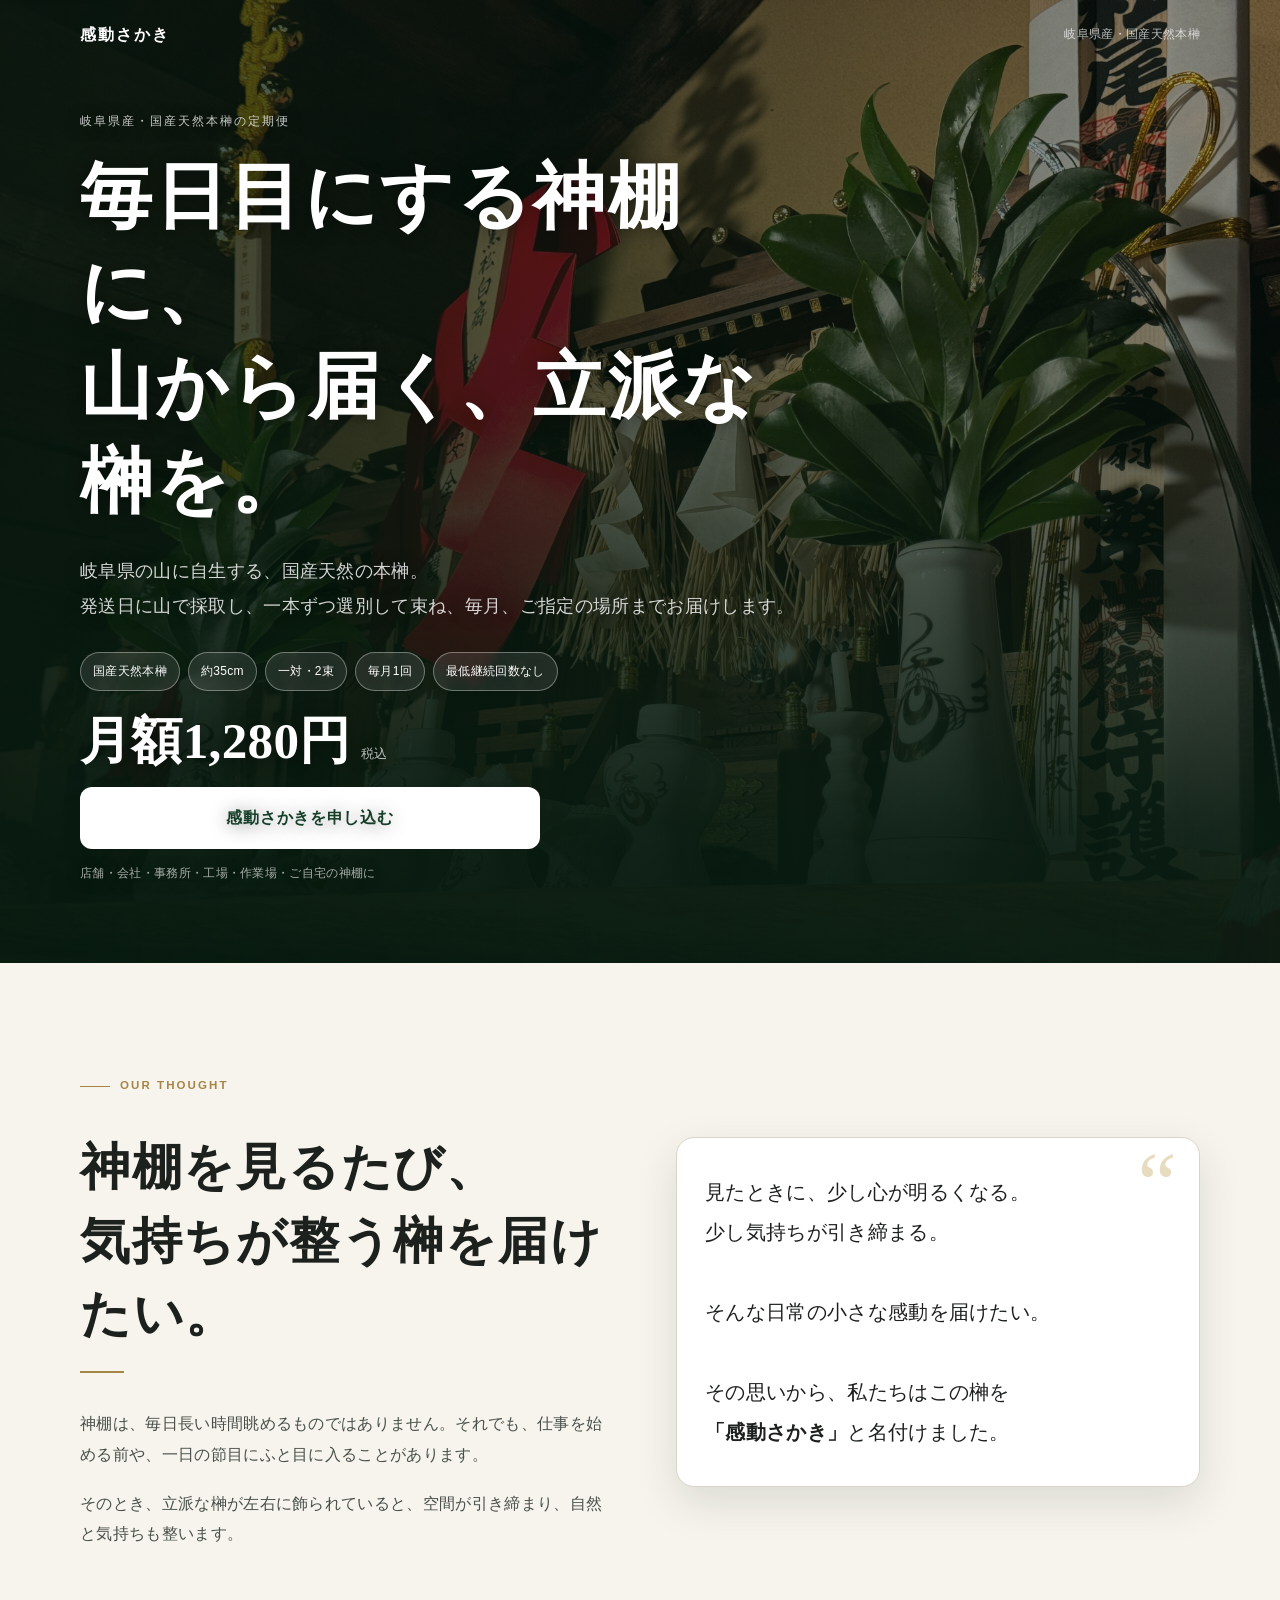
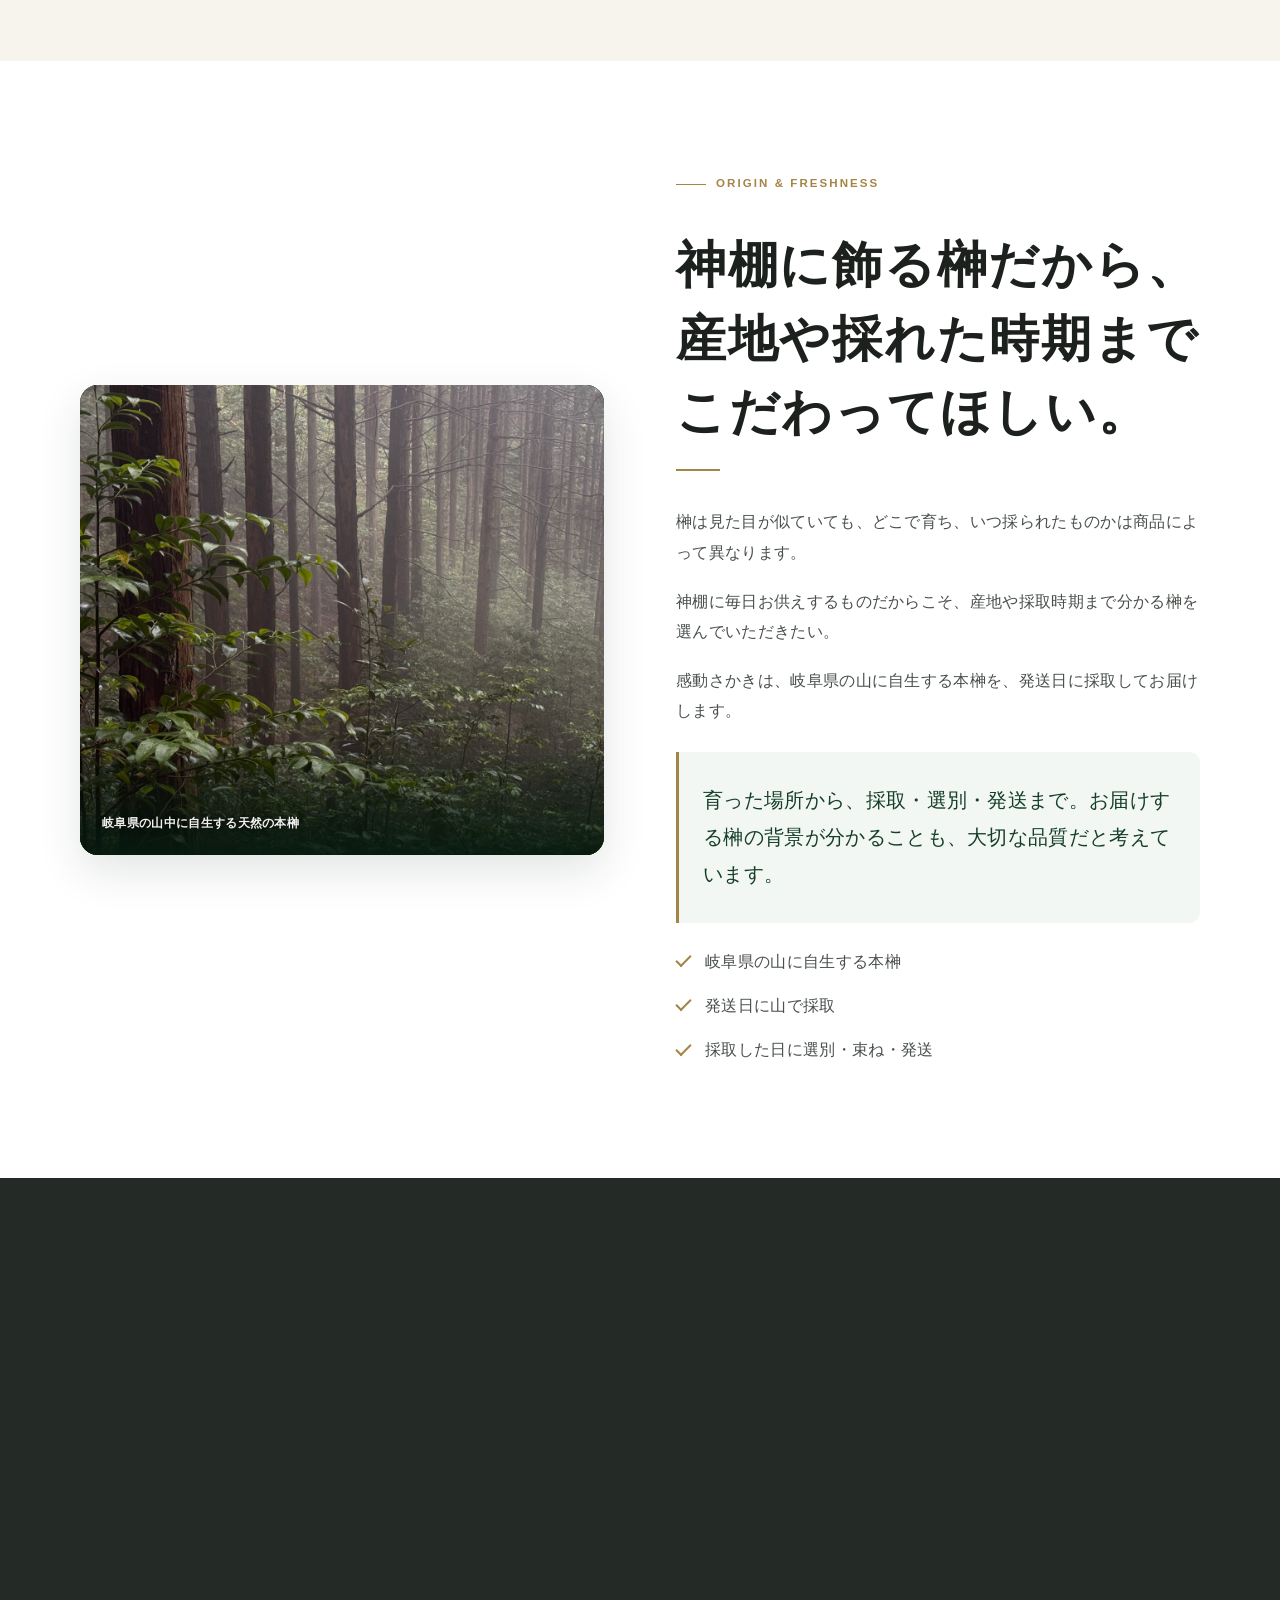
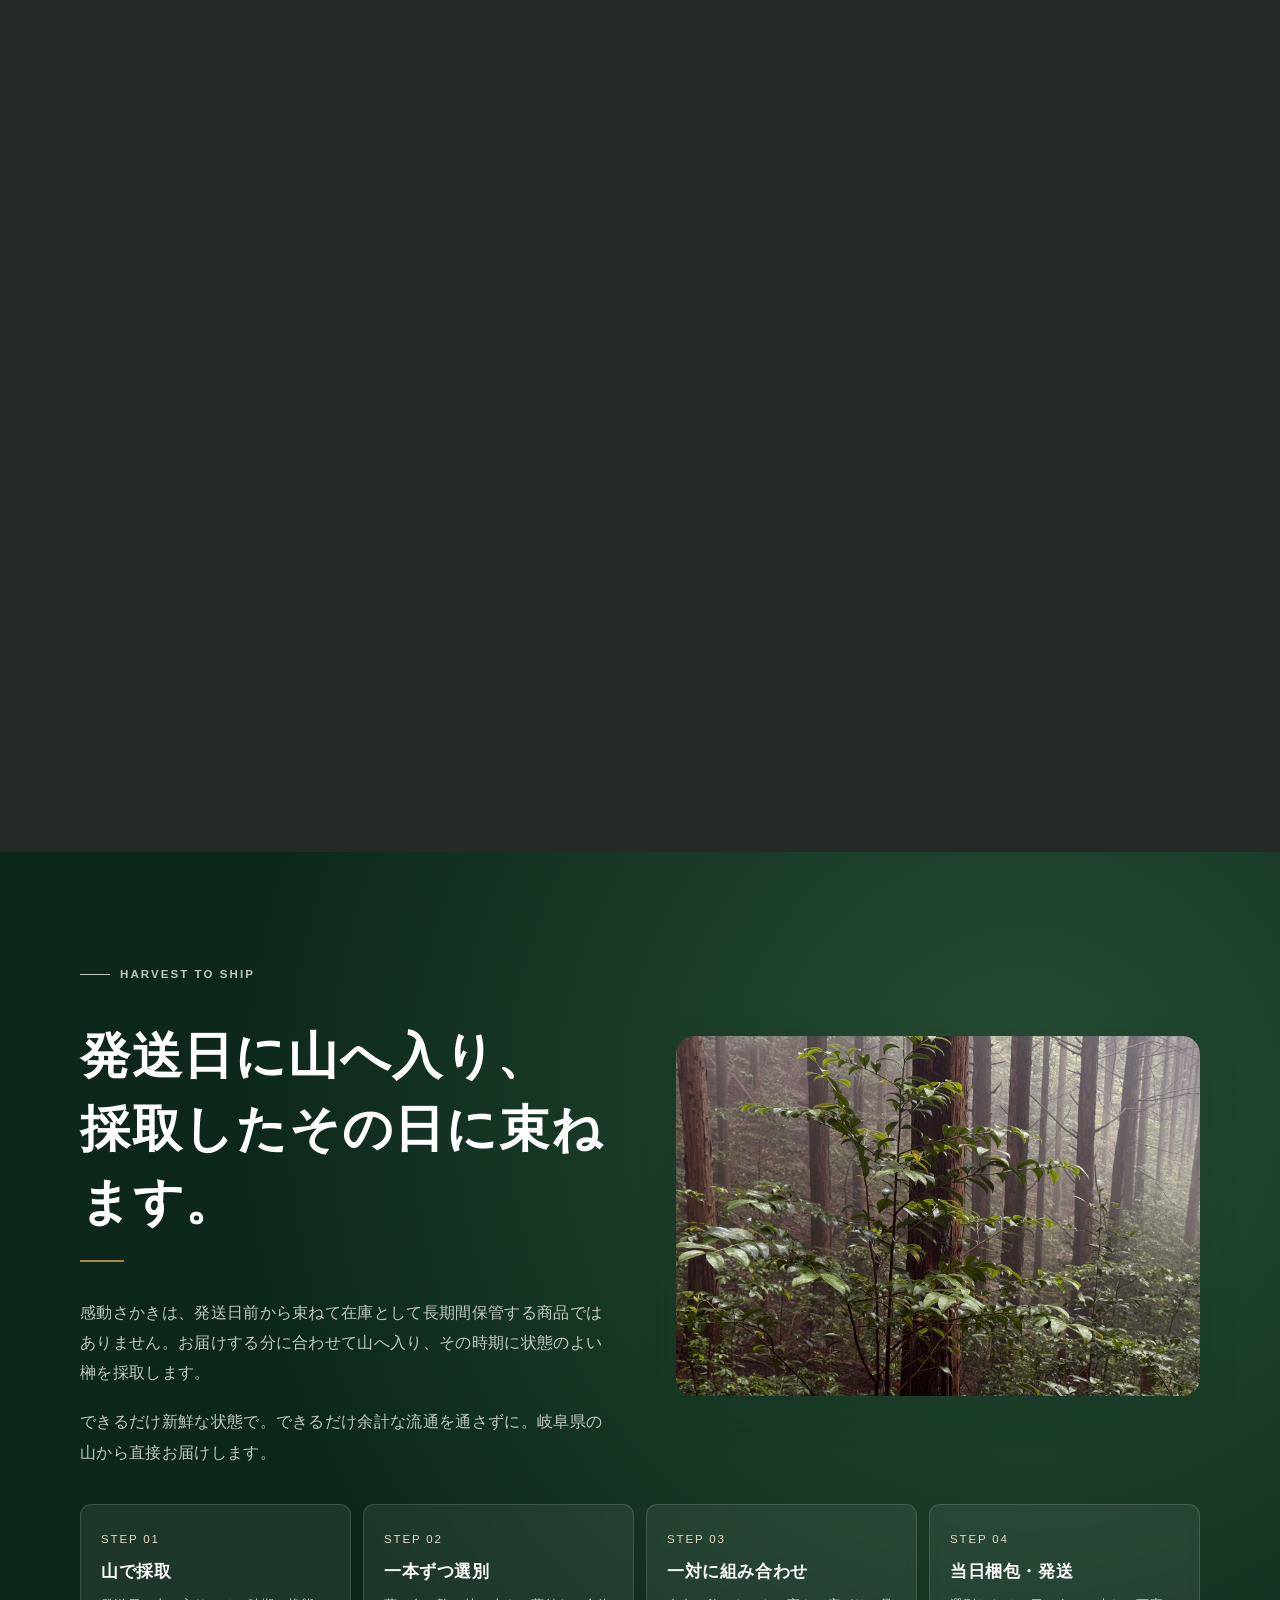
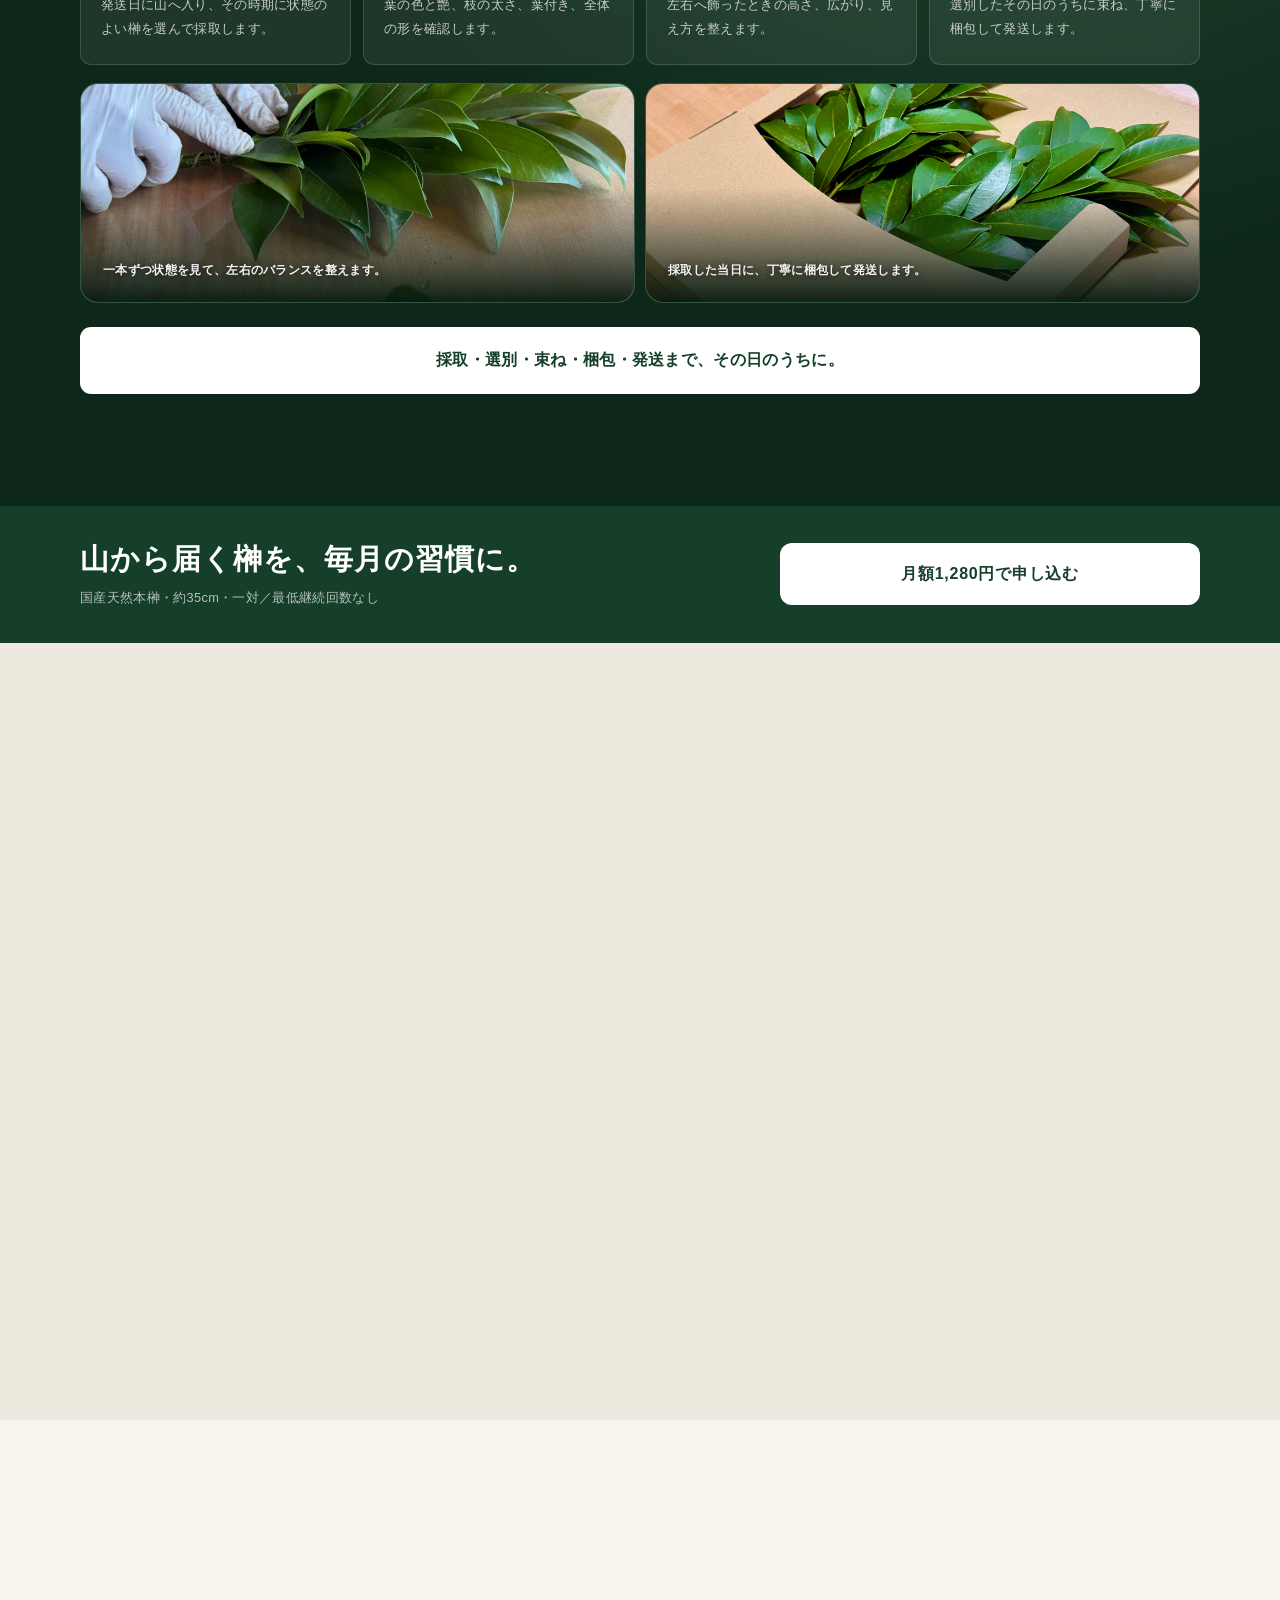
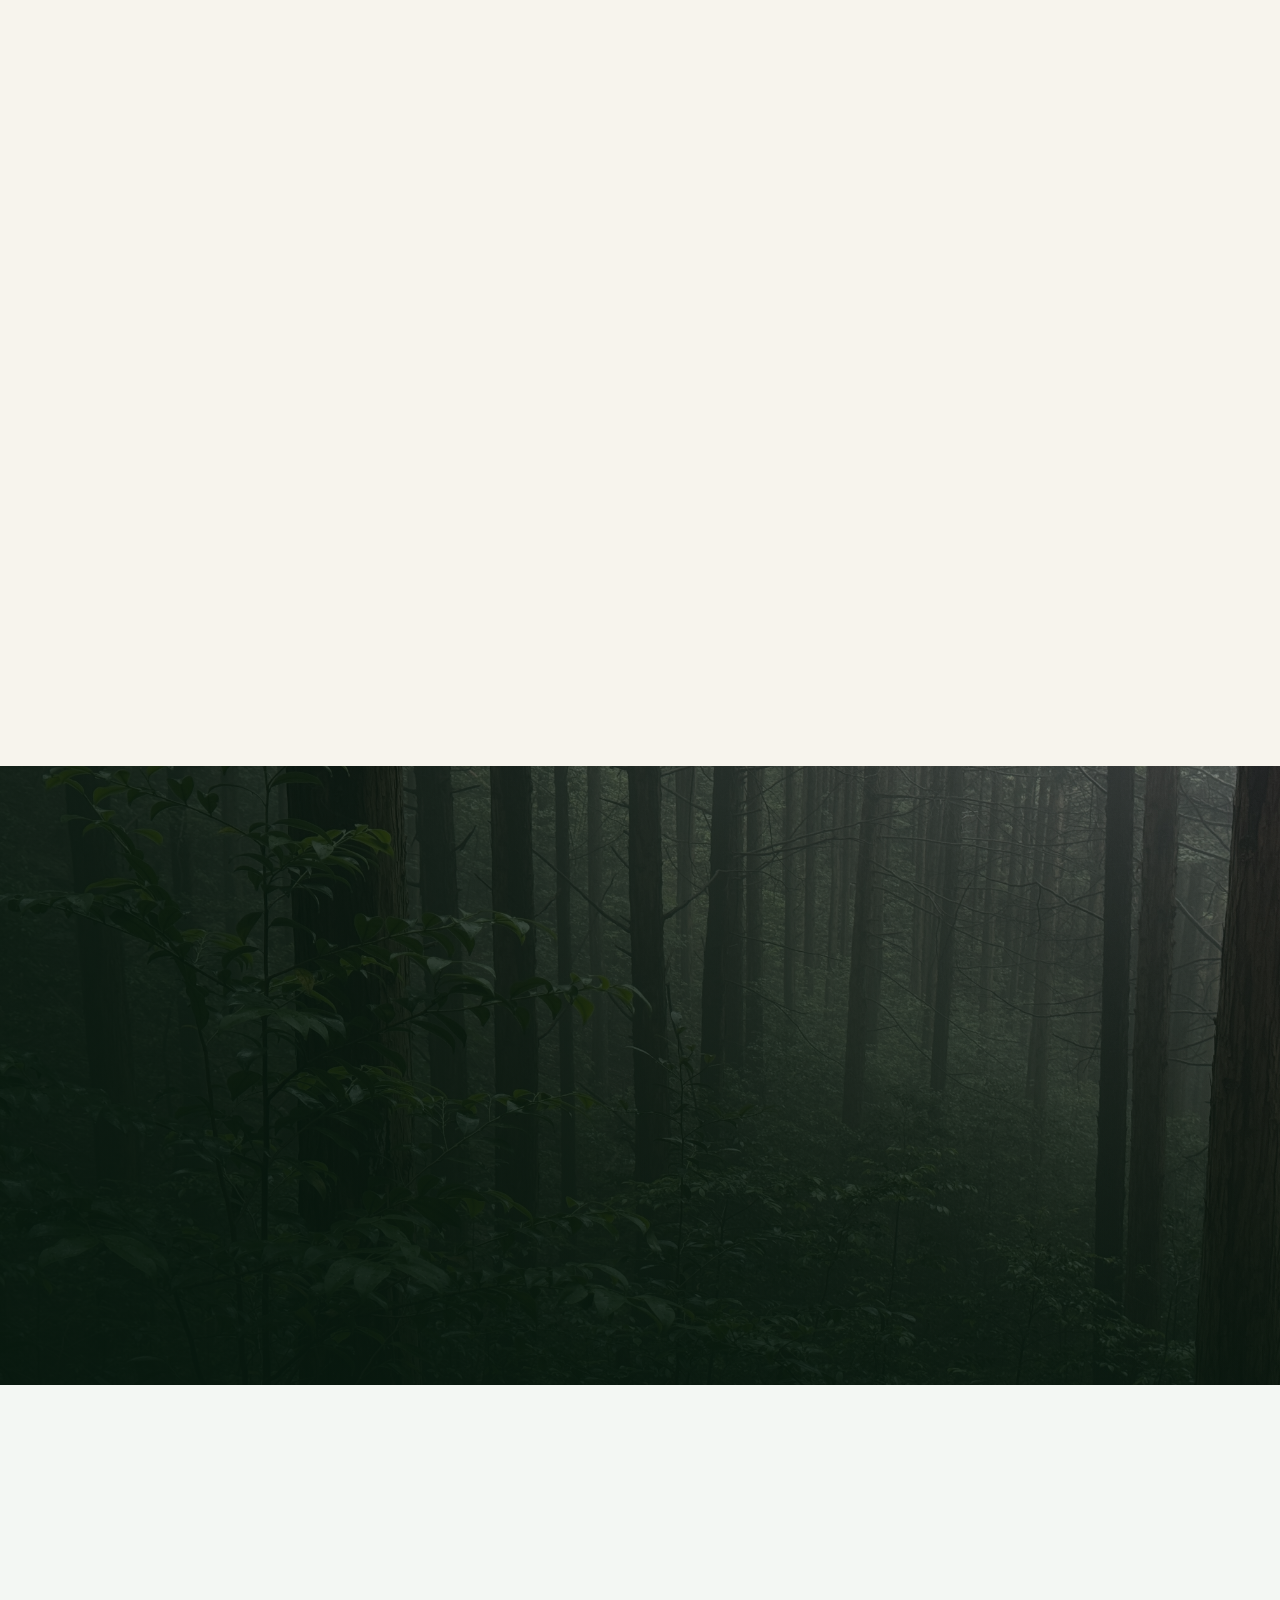
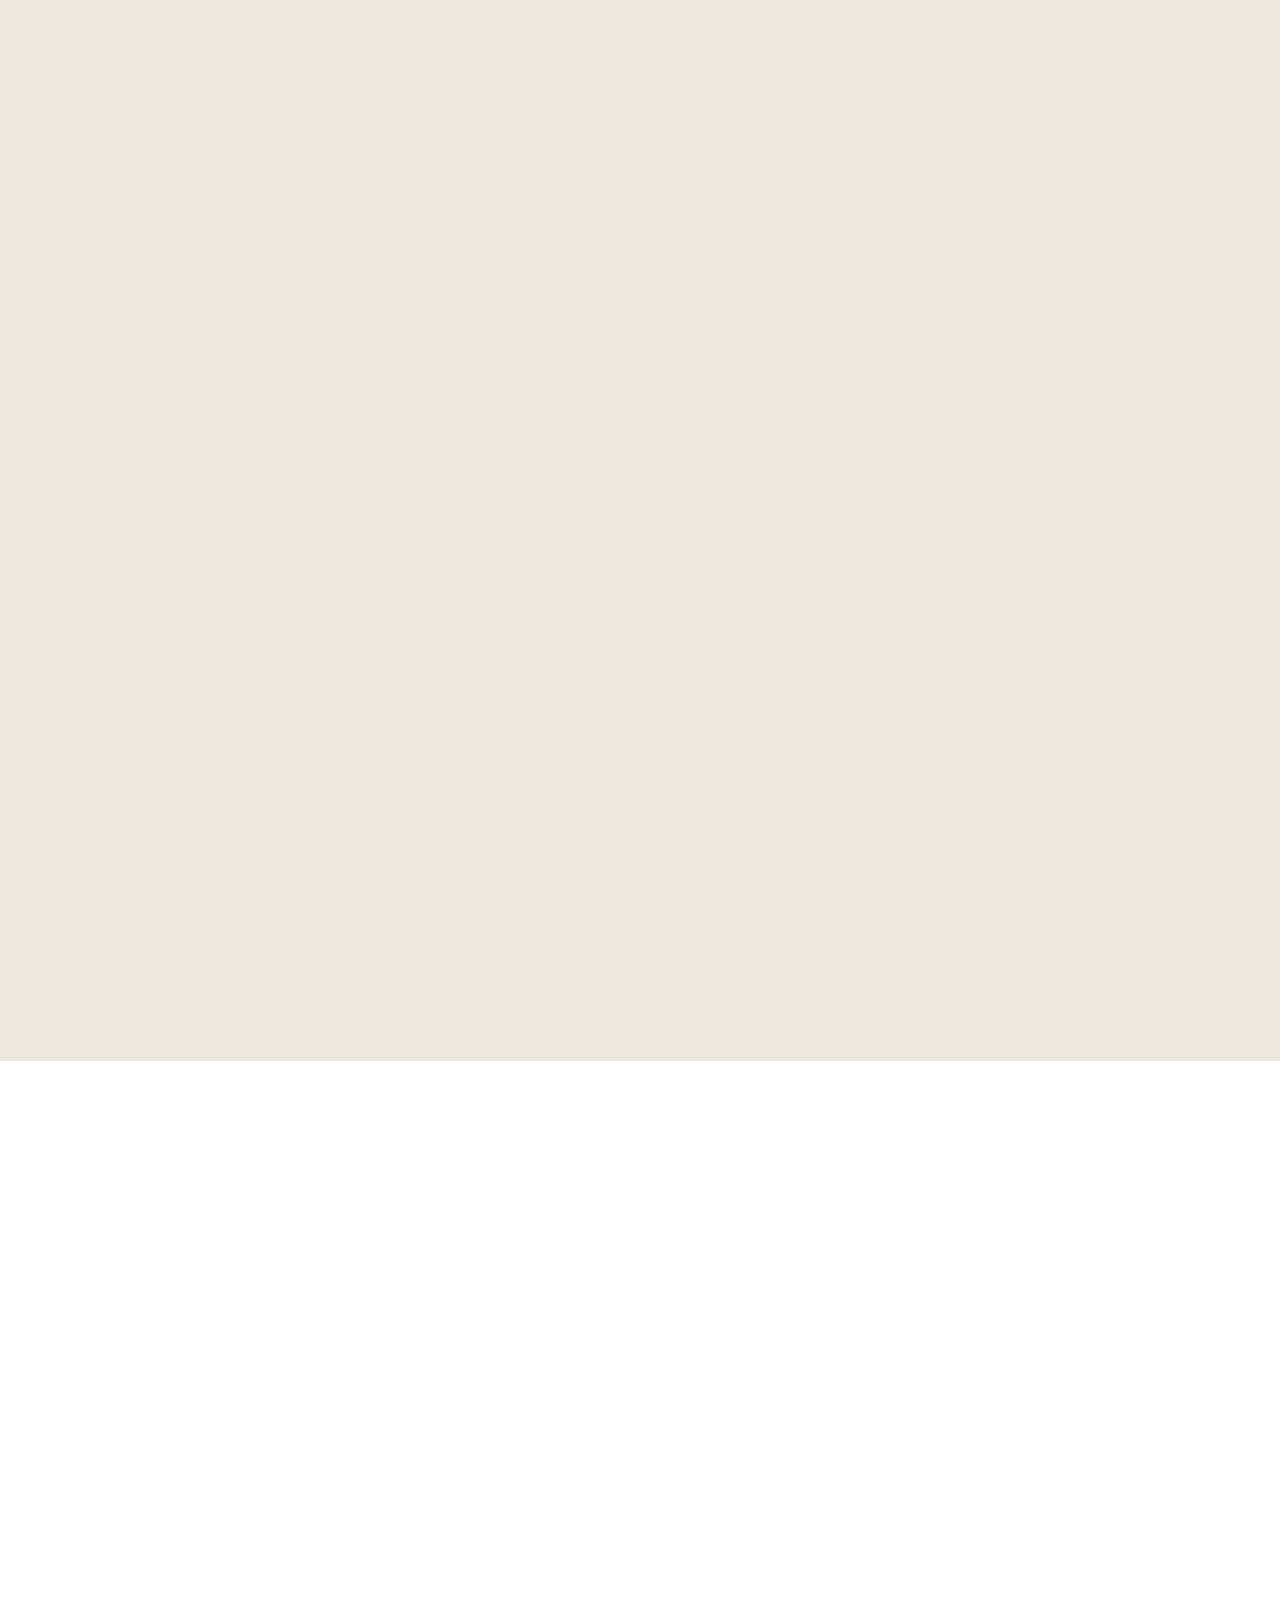
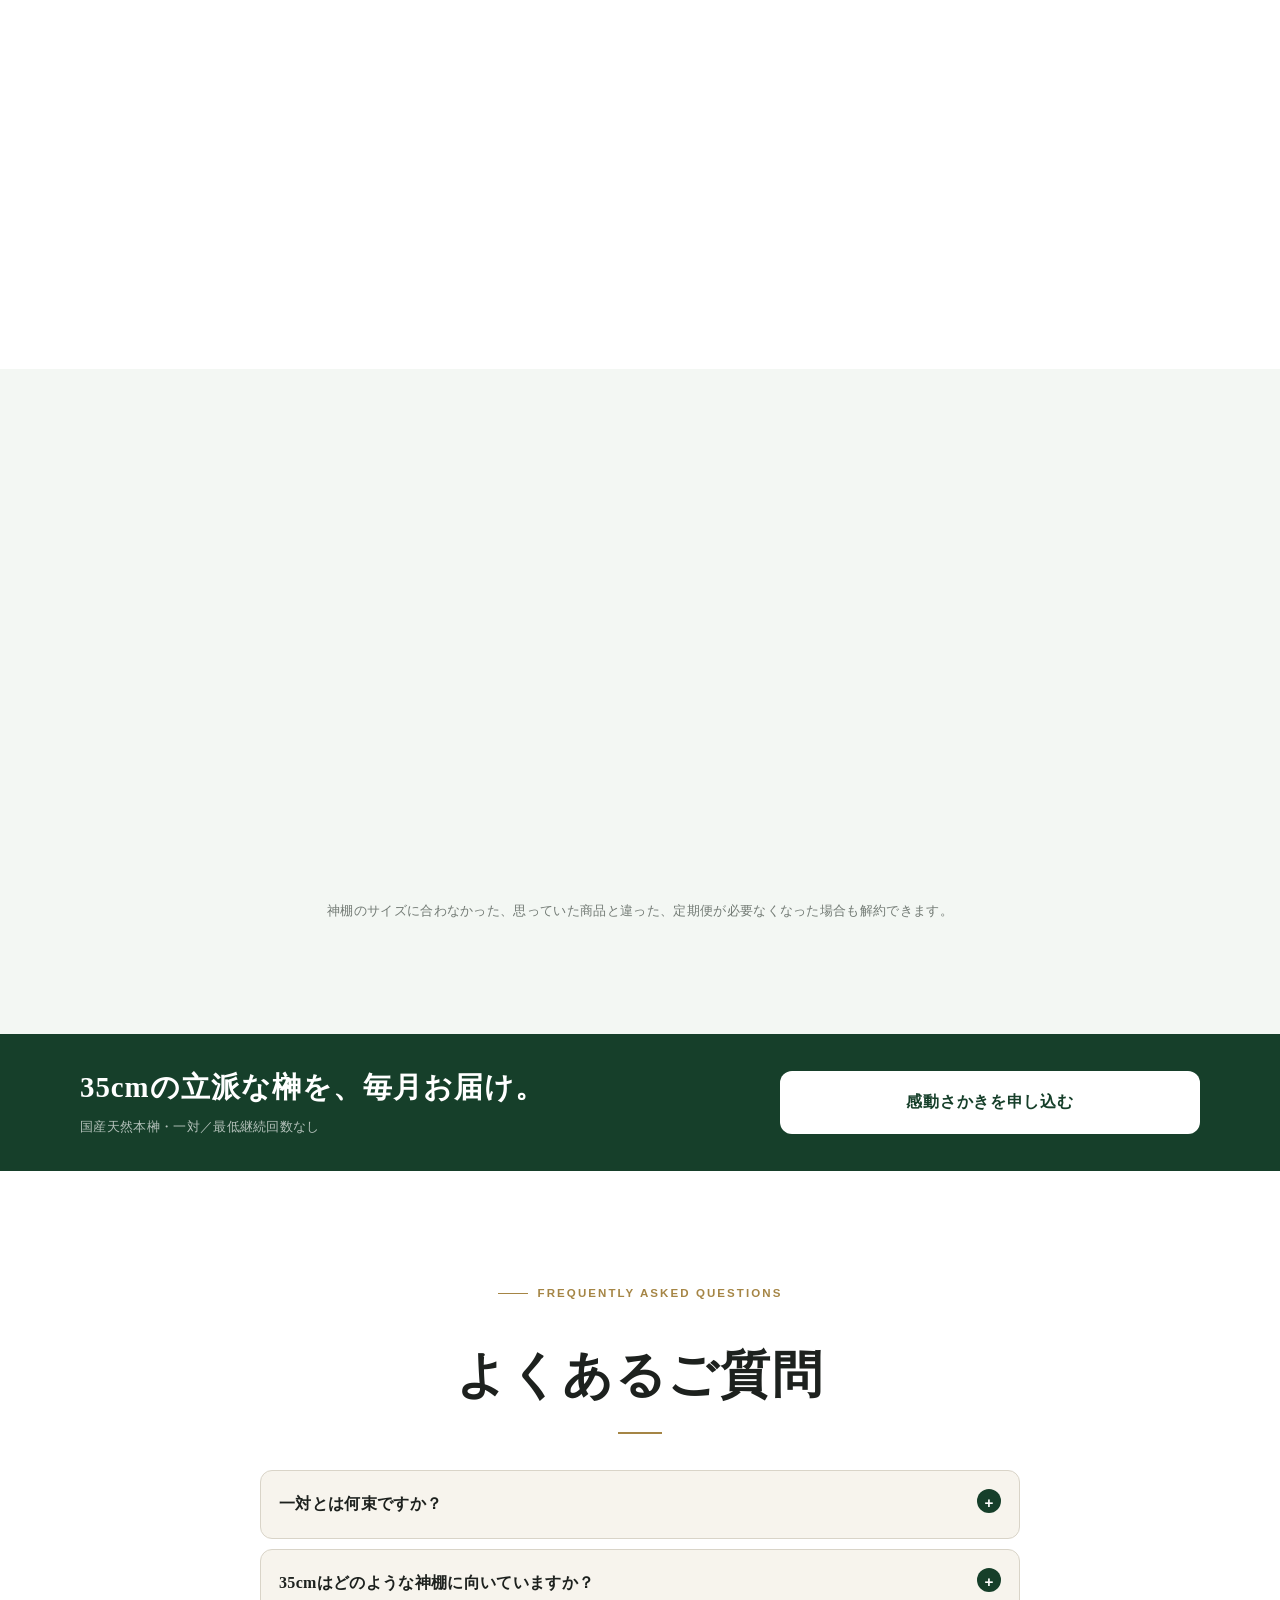
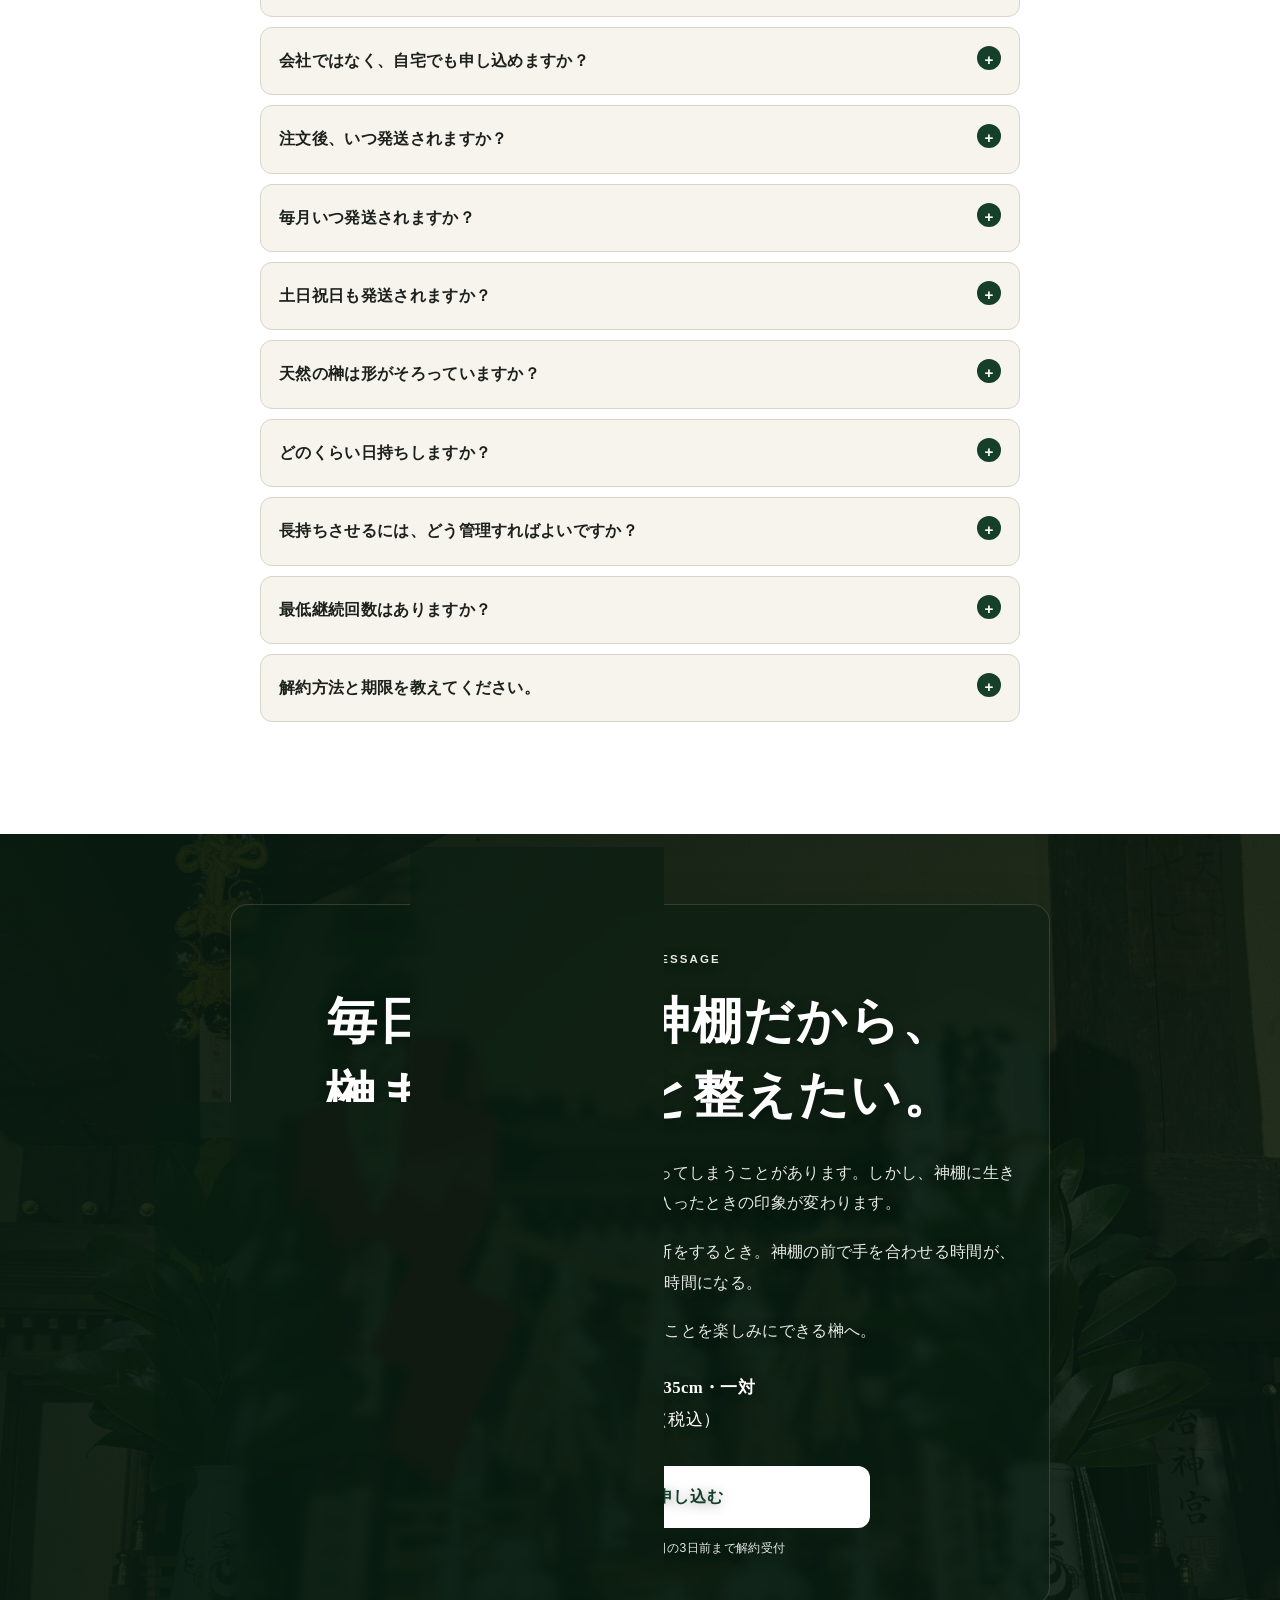
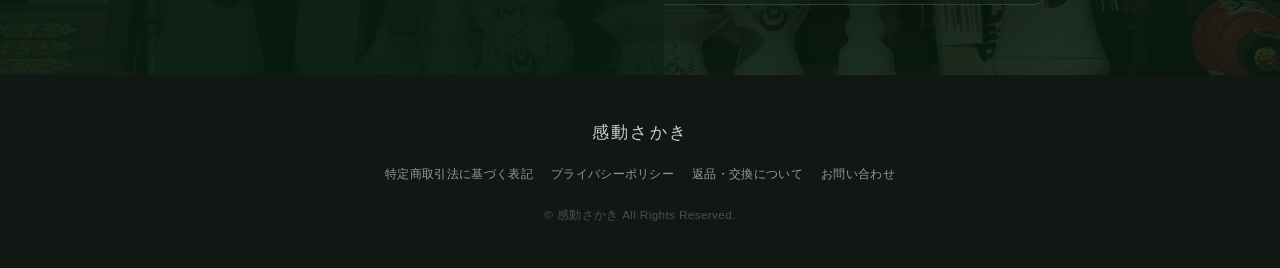
==== commit fb22928c: "大幅修正" ====
--- a/index.html
+++ b/index.html
@@ -86,20 +86,21 @@
         <div class="reveal">
           <div class="heading-wrap">
             <p class="eyebrow">Origin &amp; Freshness</p>
-            <h2>神棚に飾る榊だからこそ、<br>どこで、どのように採られたものか。</h2>
+            <h2>神棚に飾る榊だから、<br>産地や採れた時期までこだわってほしい。</h2>
             <span class="gold-line"></span>
           </div>
           <div class="body-copy">
-            <p>店頭で販売されている榊は、産地や採取された時期が分からないことがあります。収穫されてから市場や卸売業者を経由し、店頭へ並ぶまでに時間がかかる場合もあります。</p>
-            <p>もちろん、店頭の商品が悪いわけではありません。</p>
+            <p>榊は見た目が似ていても、どこで育ち、いつ採られたものかは商品によって異なります。</p>
+            <p>神棚に毎日お供えするものだからこそ、産地や採取時期まで分かる榊を選んでいただきたい。</p>
+            <p>感動さかきは、岐阜県の山に自生する本榊を、発送日に採取してお届けします。</p>
           </div>
           <div class="question-box mt-25">
-            <p>神棚にお供えするものだからこそ、育った場所、採取した時期、束ねる工程まで分かる榊を飾りたい。</p>
-          </div>
-          <ul class="check-list">
-            <li>どこで育ったものなのか</li>
-            <li>いつ採取されたものなのか</li>
-            <li>どのように選び、束ねられているのか</li>
+            <p>育った場所から、採取・選別・発送まで。お届けする榊の背景が分かることも、大切な品質だと考えています。</p>
+          </div>
+          <ul class="check-list" aria-label="感動さかきで分かること">
+            <li>岐阜県の山に自生する本榊</li>
+            <li>発送日に山で採取</li>
+            <li>採取した日に選別・束ね・発送</li>
           </ul>
         </div>
       </div>
@@ -110,11 +111,12 @@
       <div class="narrow reveal">
         <div class="heading-wrap center">
           <p class="eyebrow eyebrow-light">Distribution</p>
-          <h2>採取から店頭までの時間は、<br>見た目だけでは分かりません。</h2>
+          <h2>いつも手に取る榊は、<br>採取から時間が経っているかもしれません。</h2>
           <span class="gold-line"></span>
         </div>
         <div class="body-copy">
-          <p>一般的な流通では、複数の工程を経て店頭へ並ぶ場合があります。そのため、購入した時点で採取から何日経っているのか、消費者には分からないことがあります。</p>
+          <p>店頭に並ぶ榊は、採取後すぐに販売されるとは限りません。</p>
+          <p>集荷、市場、卸売業者、小売店への配送など、複数の工程を経て店頭へ並ぶ場合があります。そのため、購入した時点で、山から採られて何日経っているのか分からないことがあります。</p>
           <p>榊は生きている植物です。採取後の時間や保管環境によって、葉の艶やみずみずしさ、日持ちにも違いが出ます。</p>
         </div>
         <ol class="flow-list" aria-label="一般的な流通工程の例">
@@ -139,7 +141,7 @@
               <span class="gold-line"></span>
             </div>
             <div class="body-copy">
-              <p>感動さかきは、大量に採取した榊を長期間保管して発送する商品ではありません。お届けする分に合わせて山へ入り、その時期に状態のよい榊を採取します。</p>
+              <p>感動さかきは、発送日前から束ねて在庫として長期間保管する商品ではありません。お届けする分に合わせて山へ入り、その時期に状態のよい榊を採取します。</p>
               <p>できるだけ新鮮な状態で。できるだけ余計な流通を通さずに。岐阜県の山から直接お届けします。</p>
             </div>
           </div>
@@ -186,21 +188,24 @@
         <div class="reveal">
           <div class="heading-wrap">
             <p class="eyebrow">35cm Size</p>
-            <h2>なぜ、35cmなのか。</h2>
+            <h2>神棚用として一般的な、<br>約35cm。</h2>
             <span class="gold-line"></span>
           </div>
           <div class="body-copy">
-            <p>神棚に飾ったとき、短すぎると存在感がなく、長すぎると全体のバランスを崩します。</p>
-            <p>約35cmは、店舗や会社、事務所、工場などに設置された神棚で、榊らしい立派さを感じやすいサイズです。</p>
-            <p>ご自宅でも、「小さな榊では少し物足りない」「神棚をしっかり整えて見せたい」という方に向いています。</p>
-          </div>
-        </div>
-        <div class="reveal">
-          <div class="size-visual" aria-label="25cmと35cmのサイズ比較イメージ">
-            <div class="size-item"><div class="size-stem size-25"></div><strong>約25cm</strong><span>コンパクトな神棚向け</span></div>
-            <div class="size-item"><div class="size-stem size-35"></div><strong>約35cm</strong><span>立派さ・存在感を重視</span></div>
-          </div>
-          <p class="note">実物写真が用意できたら「25cmと35cmを並べたサイズ比較写真」へ差し替えると、サイズ感がさらに伝わりやすくなります。</p>
+            <p>感動さかきは、神棚に飾る榊として一般的なサイズ感である、約35cmに整えてお届けします。</p>
+            <p>店舗や会社、事務所、工場などの神棚はもちろん、ご自宅で立派な榊を飾りたい方にも使いやすい大きさです。</p>
+            <p>長さだけをそろえるのではなく、葉の付き方や枝の広がりを確認し、左右に飾ったときにバランスよく見えるよう、一対にして束ねています。</p>
+          </div>
+        </div>
+        <div class="size-summary reveal">
+          <p class="size-summary-label">約35cmに込めた基準</p>
+          <h3>大きすぎず、小さすぎない。<br>榊らしい存在感が生まれるサイズ。</h3>
+          <ul class="size-point-list">
+            <li>一般的な神棚に合わせやすい</li>
+            <li>葉の広がりと立ち姿が伝わりやすい</li>
+            <li>左右に飾ったときのバランスを整えやすい</li>
+          </ul>
+          <p class="note">神棚や榊立ての大きさによって見え方は異なります。設置場所の高さもあわせてご確認ください。</p>
         </div>
       </div>
     </section>
@@ -240,12 +245,32 @@
       </div>
     </section>
 
-    <!-- 9. 実績 -->
-    <section class="section stats">
-      <div class="container">
-        <div class="stat-box reveal">
-          <div class="stat-number"><strong>8,000</strong><span>毎月の出荷実績・約8,000束</span></div>
-          <div class="stat-copy"><h2>日々多くの榊を扱うから、<br>見極めと束ね方が磨かれます。</h2><p>葉が片側へ偏っていないか。枝が細すぎないか。左右に飾ったときの高さや広がりが合っているか。一本一本を見ながら組み合わせる必要があります。日々、多くの榊を扱ってきた経験を、選別と仕上がりに生かしています。</p></div>
+    <!-- 9. 天然榊の個体差と採取量 -->
+    <section class="section seasonal-section">
+      <div class="container seasonal-grid">
+        <div class="reveal">
+          <div class="heading-wrap">
+            <p class="eyebrow">Seasonal &amp; Natural</p>
+            <h2>山に自生する天然の榊だから、<br>季節によって姿も採れる量も変わります。</h2>
+            <span class="gold-line"></span>
+          </div>
+          <div class="body-copy">
+            <p>感動さかきは、岐阜県の山に自生する天然の本榊です。</p>
+            <p>季節や天候、生育状態によって、葉の大きさや枝ぶり、採取できる量は変わります。</p>
+            <p>発送日に山へ入り、その時期に状態のよい榊を選びます。</p>
+          </div>
+        </div>
+        <div class="seasonal-card reveal">
+          <p class="seasonal-card-label">一本ずつ確認すること</p>
+          <ul class="seasonal-checks">
+            <li>葉の色と艶</li>
+            <li>枝の太さ</li>
+            <li>葉の付き方</li>
+            <li>全体の形</li>
+            <li>左右に飾ったときのバランス</li>
+          </ul>
+          <p>天然の植物のため、完全に同じ形ではありません。その時期の山で育った榊らしい、自然な美しさをお届けします。</p>
+          <p class="seasonal-message">毎日目にする神棚に、納得できる榊を飾りたい。<br>そんな方へ届けたい商品です。</p>
         </div>
       </div>
     </section>
@@ -253,11 +278,20 @@
     <!-- 10. 利用場所 -->
     <section class="section places-section">
       <div class="container">
-        <div class="heading-wrap center reveal"><p class="eyebrow">For Every Kamidana</p><h2>店舗だけのための<br>商品ではありません。</h2><span class="gold-line"></span><p class="lead">毎日目にする神棚を、きちんと整えたい方へ。</p></div>
-        <div class="place-grid reveal">
-          <div class="place">店舗</div><div class="place">会社・事務所</div><div class="place">工場・作業場</div><div class="place">飲食店</div><div class="place">事業所</div><div class="place">経営者のご自宅</div><div class="place">大きめの家庭用神棚</div><div class="place">一般のご家庭</div>
-        </div>
-        <p class="note note-center mt-20">商売をしている方だけでなく、ご自宅で立派な榊を飾りたい方にもご利用いただけます。</p>
+        <div class="heading-wrap center reveal">
+          <p class="eyebrow">For Every Kamidana</p>
+          <h2>神棚を大切にしている、<br>あなたに使っていただきたい榊です。</h2>
+          <span class="gold-line"></span>
+          <p class="lead">店舗でも、会社でも、ご自宅でも。<br>毎日目にする神棚を、きちんと整えたい方へ。</p>
+        </div>
+        <div class="place-grid reveal" aria-label="ご利用いただける場所の例">
+          <div class="place">店舗</div>
+          <div class="place">会社・事務所</div>
+          <div class="place">工場・作業場</div>
+          <div class="place">飲食店・事業所</div>
+          <div class="place">経営者のご自宅</div>
+          <div class="place">一般のご家庭</div>
+        </div>
       </div>
     </section>
 
@@ -316,37 +350,6 @@
       </div>
     </section>
 
-    <!-- 14. 向いている方 -->
-    <section class="section fit-section">
-      <div class="container split">
-        <div class="reveal"><p class="eyebrow eyebrow-light">Our Standard</p><h2>安さを最優先する方には、<br>向いていないかもしれません。</h2></div>
-        <div class="reveal">
-          <div class="body-copy"><p>価格だけを比べれば、スーパーやホームセンターの榊の方が安い場合があります。造花、輸入された榊、畑で栽培された榊にも、それぞれの利点があります。</p><p>私たちが届けたいのは、価格だけで選ばれる榊ではありません。</p></div>
-          <ul class="fit-list"><li>国産であること</li><li>天然の本榊であること</li><li>採取した日に束ねること</li><li>山から直接発送すること</li><li>左右のバランスを見て仕上げること</li></ul>
-          <p class="lead text-white mt-26">毎日目にする神棚だから、納得できる榊を飾りたい。<br>そんな方のための商品です。</p>
-        </div>
-      </div>
-    </section>
-
-    <!-- 15. 25cm商品 -->
-    <section class="section home-product">
-      <div class="container">
-        <div class="home-card reveal">
-          <div class="home-photo media-frame">
-            <div class="media-placeholder" role="img" aria-label="家庭のコンパクトな神棚に25cmの榊を飾った写真の差し替え場所"><div>家庭用神棚と25cm榊の写真</div></div>
-            <!-- 【画像差し替え】コンパクトな家庭用神棚に25cm一対を飾った写真 -->
-            <img src="sakaki_images/proto_2.png" alt="ご家庭のコンパクトな神棚に飾りやすい約25cmの感動さかき" loading="lazy">
-          </div>
-          <div class="home-body">
-            <p class="eyebrow">For Compact Kamidana</p>
-            <h2>ご家庭の小さな神棚には、<br>25cmサイズもご用意しています。</h2>
-            <p class="mt-18">品質や採取方法はそのままに、ご家庭のコンパクトな神棚へ飾りやすくしたサイズです。35cmでは少し大きいと感じる方に向いています。</p>
-            <p class="home-price">約25cm・一対・月額980円（税込）</p>
-            <a href="#" class="btn btn-outline" data-link="product25">家庭向け25cmサイズを見る</a>
-          </div>
-        </div>
-      </div>
-    </section>
 
     <section class="cta-band">
       <div class="container cta-band-inner">
@@ -355,15 +358,14 @@
       </div>
     </section>
 
-    <!-- 16. FAQ -->
+    <!-- 14. FAQ -->
     <section class="section faq-section" id="faq">
       <div class="narrow">
         <div class="heading-wrap center reveal"><p class="eyebrow">Frequently Asked Questions</p><h2>よくあるご質問</h2><span class="gold-line"></span></div>
         <div class="faq-list reveal">
           <details><summary>一対とは何束ですか？</summary><div class="faq-answer">神棚の左右に一束ずつ飾れるよう、2束を一組にしてお届けします。</div></details>
-          <details><summary>35cmはどのような神棚に向いていますか？</summary><div class="faq-answer">店舗、会社、事務所、工場、作業場などの神棚や、やや大きめのご家庭用神棚におすすめです。コンパクトな神棚には25cmサイズをご用意しています。</div></details>
+          <details><summary>35cmはどのような神棚に向いていますか？</summary><div class="faq-answer">約35cmは、神棚用の榊として一般的なサイズ感です。店舗、会社、事務所、工場、作業場などの神棚はもちろん、ご自宅で立派な榊を飾りたい方にもご利用いただけます。神棚や榊立ての大きさによって見え方が異なるため、設置場所の高さもあわせてご確認ください。</div></details>
           <details><summary>会社ではなく、自宅でも申し込めますか？</summary><div class="faq-answer">はい。ご自宅でも立派な榊を飾りたい方にご利用いただけます。</div></details>
-          <details><summary>25cmとの違いは何ですか？</summary><div class="faq-answer">品質、産地、採取・選別方法は同じです。35cmは立派さと存在感を重視したサイズ、25cmはご家庭のコンパクトな神棚へ飾りやすいサイズです。</div></details>
           <details><summary>注文後、いつ発送されますか？</summary><div class="faq-answer">初回は、ご注文から2営業日以内に発送します。土日祝日は発送業務をお休みしています。</div></details>
           <details><summary>毎月いつ発送されますか？</summary><div class="faq-answer">初回のお届け時期を基準として、毎月1回発送します。天候や配送状況によって到着日は前後する場合があります。</div></details>
           <details><summary>土日祝日も発送されますか？</summary><div class="faq-answer">土日祝日は発送業務をお休みしています。休業日を挟むご注文は、翌営業日以降の対応となります。</div></details>
@@ -376,7 +378,7 @@
       </div>
     </section>
 
-    <!-- 17・18. 最終クロージングとCTA -->
+    <!-- 15・16. 最終クロージングとCTA -->
     <section class="closing">
       <div class="scene-media media-frame">
         <div class="media-placeholder" role="img" aria-label="神棚に感動さかきを飾った最終クロージング写真の差し替え場所"><div>神棚に35cm榊を飾った最終写真</div></div>
@@ -416,4 +418,4 @@
   </div>
 
 </body>
-</html>
+</html>
--- a/style.css
+++ b/style.css
@@ -1,3 +1,5 @@
+@charset "UTF-8";
+
 *,*::before,*::after{box-sizing:border-box}
 html{scroll-behavior:smooth;scroll-padding-top:72px}
 body,h1,h2,h3,p,ul,ol,dl,dd,figure,blockquote{margin:0}
@@ -43,7 +45,16 @@
 }
 @media(min-width:900px){body{font-size:16px;padding-bottom:0}}
 
-.skip-link{position:fixed;left:12px;top:-100px;z-index:1000;background:var(--white);padding:10px 14px;border-radius:8px;box-shadow:var(--shadow)}
+.skip-link{
+  position:fixed;
+  left:12px;
+  top:-100px;
+  z-index:1000;
+  background:var(--white);
+  padding:10px 14px;
+  border-radius:8px;
+  box-shadow:var(--shadow)
+}
 .skip-link:focus{top:12px}
 .container{width:min(calc(100% - 40px),var(--content));margin-inline:auto}
 .narrow{width:min(calc(100% - 40px),760px);margin-inline:auto}
@@ -73,17 +84,17 @@
 .brand{font-family:var(--serif);font-weight:600;letter-spacing:.12em;text-decoration:none}
 .header-mini{font-size:.72rem;color:rgba(255,255,255,.72)}
 
-.hero{position:relative;min-height:780px;height:100svh;display:grid;align-items:end;color:var(--white);isolation:isolate;background:var(--green-950)}
+.hero{position:relative;min-height:780px;display:grid;align-items:end;color:var(--white);isolation:isolate;background:var(--green-950)}
 .hero-media,.hero-media img,.scene-media,.scene-media img{position:absolute;inset:0;width:100%;height:100%}
-.hero-media img,.scene-media img{object-fit:cover}
-.hero-media::after{content:"";position:absolute;inset:0;background:linear-gradient(180deg,rgba(8,28,17,.12) 0%,rgba(8,28,17,.35) 40%,rgba(8,28,17,.88) 82%,rgba(8,28,17,.96) 100%)}
+.hero-media img,.scene-media img{object-fit:cover;filter:saturate(.9) brightness(.9)}
+.hero-media::after{content:"";position:absolute;inset:0;z-index:2;background:linear-gradient(90deg,rgba(7,26,15,.72) 0%,rgba(7,26,15,.46) 48%,rgba(7,26,15,.16) 100%),linear-gradient(180deg,rgba(8,28,17,.16) 0%,rgba(8,28,17,.34) 42%,rgba(8,28,17,.9) 86%,rgba(8,28,17,.97) 100%)}
 .media-placeholder{position:absolute;inset:0;display:grid;place-items:center;padding:24px;text-align:center;background:linear-gradient(145deg,var(--green-800),var(--green-950));color:rgba(255,255,255,.72);font-size:.8rem;letter-spacing:.06em}
 .media-placeholder svg{width:42px;height:42px;margin:0 auto 10px;opacity:.7}
 .media-frame img{z-index:1}
 .media-frame .media-placeholder{z-index:0}
 .media-frame.is-missing img{display:none}
 .hero-content{position:relative;z-index:2;width:min(calc(100% - 40px),var(--content));margin:auto;padding:110px 0 48px}
-.hero-copy{max-width:750px}
+.hero-copy{max-width:750px;text-shadow:0 2px 18px rgba(0,0,0,.42)}
 .hero-kicker{font-size:.78rem;letter-spacing:.16em;color:rgba(255,255,255,.78);margin-bottom:16px}
 .hero h1 span{display:block}
 .hero-sub{margin-top:24px;color:rgba(255,255,255,.82);font-size:clamp(.95rem,3.5vw,1.1rem);line-height:2}
@@ -108,13 +119,13 @@
 .story-grid,.split{display:grid;gap:34px}
 @media(min-width:820px){.story-grid,.split{grid-template-columns:1fr 1fr;align-items:center;gap:72px}}
 .quote-card{position:relative;padding:34px 28px;background:var(--white);border:1px solid var(--line);border-radius:var(--radius);box-shadow:var(--shadow)}
-.quote-card::before{content:"“";position:absolute;right:22px;top:2px;font-family:Georgia,serif;font-size:5.5rem;line-height:1;color:var(--gold-soft)}
+.quote-card::before{content:"\201C";position:absolute;right:22px;top:2px;font-family:Georgia,serif;font-size:5.5rem;line-height:1;color:var(--gold-soft)}
 .quote-card p{position:relative;font-family:var(--serif);font-size:clamp(1.02rem,3.4vw,1.25rem);line-height:2;color:var(--ink)}
 
 .image-card{position:relative;min-height:360px;border-radius:var(--radius);overflow:hidden;background:var(--green-900);box-shadow:var(--shadow)}
 .image-card.tall{min-height:470px}
 .image-card img{position:absolute;inset:0;width:100%;height:100%;object-fit:cover}
-.image-caption{position:absolute;inset:auto 0 0;z-index:2;padding:56px 22px 20px;background:linear-gradient(transparent,rgba(7,26,15,.82));color:rgba(255,255,255,.8);font-size:.72rem}
+.image-caption{position:absolute;inset:auto 0 0;z-index:2;padding:72px 22px 20px;background:linear-gradient(transparent,rgba(7,26,15,.96));color:rgba(255,255,255,.94);font-size:.76rem;font-weight:600;text-shadow:0 1px 6px rgba(0,0,0,.7)}
 
 .question-section{background:var(--white)}
 .question-box{padding:30px 24px;border-left:3px solid var(--gold);background:var(--green-050);border-radius:0 var(--radius-sm) var(--radius-sm) 0}
@@ -128,7 +139,7 @@
 .flow-list{display:grid;gap:0;max-width:620px;margin:38px auto 0;list-style:none}
 .flow-list li{position:relative;display:grid;grid-template-columns:42px 1fr;align-items:center;gap:14px;padding:15px 16px;border:1px solid rgba(255,255,255,.16);border-radius:10px;background:rgba(255,255,255,.06)}
 .flow-list li:not(:last-child){margin-bottom:28px}
-.flow-list li:not(:last-child)::after{content:"↓";position:absolute;left:0;right:0;bottom:-27px;text-align:center;color:rgba(255,255,255,.35)}
+.flow-list li:not(:last-child)::after{content:"\2193";position:absolute;left:0;right:0;bottom:-27px;text-align:center;color:rgba(255,255,255,.35)}
 .flow-num{display:grid;place-items:center;width:34px;height:34px;border-radius:50%;background:rgba(255,255,255,.1);font-family:var(--serif);font-size:.82rem}
 .flow-caption{text-align:center;margin-top:24px;font-size:.76rem;color:rgba(255,255,255,.45)!important}
 
@@ -148,16 +159,13 @@
 @media(max-width:560px){.process-gallery{grid-template-columns:1fr}.process-gallery .image-card{min-height:250px}}
 
 .size-section{background:var(--paper)}
-.size-visual{display:grid;grid-template-columns:1fr 1fr;gap:12px;align-items:end;margin:28px 0 30px;padding:25px 18px;background:var(--white);border:1px solid var(--line);border-radius:var(--radius)}
-.size-item{text-align:center}
-.size-stem{position:relative;width:56px;margin:0 auto 12px;border-radius:40% 40% 8px 8px;background:linear-gradient(90deg,var(--green-800),var(--green-700));box-shadow:inset 8px 0 rgba(255,255,255,.07)}
-.size-stem::before,.size-stem::after{content:"";position:absolute;width:42px;height:22px;border-radius:70% 20% 70% 20%;background:var(--green-700)}
-.size-stem::before{left:-30px;top:28%;transform:rotate(-25deg)}
-.size-stem::after{right:-30px;top:49%;transform:scaleX(-1) rotate(-25deg)}
-.size-25{height:135px;opacity:.65}
-.size-35{height:190px}
-.size-item strong{font-family:var(--serif);color:var(--green-900);font-size:1.1rem}
-.size-item span{display:block;font-size:.72rem;color:var(--muted)}
+.size-summary{padding:30px 24px;border:1px solid var(--line);border-radius:var(--radius);background:var(--white);box-shadow:var(--shadow)}
+@media(min-width:900px){.size-summary{padding:42px}}
+.size-summary-label{margin-bottom:12px;color:var(--gold);font-size:.72rem;font-weight:700;letter-spacing:.14em;text-transform:uppercase}
+.size-summary h3{color:var(--green-900);font-size:clamp(1.3rem,4.5vw,1.9rem)}
+.size-point-list{display:grid;gap:13px;margin:24px 0;list-style:none}
+.size-point-list li{position:relative;padding-left:28px;color:var(--ink-soft)}
+.size-point-list li::before{content:"";position:absolute;left:0;top:.55em;width:14px;height:8px;border-left:2px solid var(--gold);border-bottom:2px solid var(--gold);transform:rotate(-45deg)}
 
 .values-section{background:var(--ivory)}
 .value-grid{display:grid;gap:14px;margin-top:38px}
@@ -169,18 +177,21 @@
 
 .natural-section{background:var(--white)}
 .natural-banner{position:relative;min-height:480px;display:grid;align-items:end;overflow:hidden;background:var(--green-950)}
-.natural-banner .scene-media::after{content:"";position:absolute;inset:0;background:linear-gradient(180deg,rgba(8,25,15,.05),rgba(8,25,15,.78))}
-.natural-copy{position:relative;z-index:2;width:min(calc(100% - 40px),var(--content));margin:auto;padding:60px 0;color:var(--white)}
-.natural-copy p{max-width:680px;color:rgba(255,255,255,.78)}
-
-.stats{background:var(--green-050)}
-.stat-box{display:grid;gap:22px;padding:34px 24px;border-radius:var(--radius);background:var(--green-900);color:var(--white);box-shadow:var(--shadow)}
-@media(min-width:760px){.stat-box{grid-template-columns:.8fr 1.2fr;align-items:center;padding:48px}}
-.stat-number{text-align:center}
-.stat-number strong{display:block;font-family:var(--serif);font-size:clamp(3rem,14vw,6rem);line-height:1;color:var(--white)}
-.stat-number span{font-size:.8rem;color:rgba(255,255,255,.65)}
-.stat-copy h2{font-size:clamp(1.45rem,5vw,2.4rem);margin-bottom:16px}
-.stat-copy p{color:rgba(255,255,255,.76)}
+.natural-banner .scene-media::after{content:"";position:absolute;inset:0;z-index:2;background:linear-gradient(90deg,rgba(8,25,15,.82) 0%,rgba(8,25,15,.56) 58%,rgba(8,25,15,.28) 100%),linear-gradient(180deg,rgba(8,25,15,.12),rgba(8,25,15,.78))}
+.natural-copy{position:relative;z-index:3;width:min(calc(100% - 40px),760px);margin:48px auto;padding:32px 28px;color:var(--white);background:rgba(7,29,17,.58);border:1px solid rgba(255,255,255,.16);border-radius:var(--radius);backdrop-filter:blur(4px);box-shadow:0 18px 50px rgba(0,0,0,.2);text-shadow:0 2px 12px rgba(0,0,0,.35)}
+.natural-copy p{max-width:680px;color:rgba(255,255,255,.9)}
+
+.seasonal-section{background:var(--green-050)}
+.seasonal-grid{display:grid;gap:28px;align-items:center}
+@media(min-width:820px){.seasonal-grid{grid-template-columns:1fr 1fr;gap:64px}}
+.seasonal-card{padding:30px 24px;border:1px solid #cfdbd2;border-radius:var(--radius);background:var(--white);box-shadow:var(--shadow)}
+@media(min-width:900px){.seasonal-card{padding:42px}}
+.seasonal-card-label{margin-bottom:15px;color:var(--gold);font-size:.72rem;font-weight:700;letter-spacing:.14em;text-transform:uppercase}
+.seasonal-checks{display:grid;grid-template-columns:repeat(2,minmax(0,1fr));gap:10px;margin:0 0 24px;list-style:none}
+.seasonal-checks li{position:relative;padding:12px 12px 12px 34px;border:1px solid var(--line);border-radius:10px;background:var(--ivory);color:var(--green-900);font-size:.82rem;font-weight:600}
+.seasonal-checks li::before{content:"";position:absolute;left:13px;top:50%;width:12px;height:7px;border-left:2px solid var(--gold);border-bottom:2px solid var(--gold);transform:translateY(-65%) rotate(-45deg)}
+.seasonal-checks li:last-child{grid-column:1/-1}
+.seasonal-message{margin-top:24px;padding-top:22px;border-top:1px solid var(--line);font-family:var(--serif);font-size:clamp(1.02rem,3.8vw,1.24rem);font-weight:600;line-height:1.9;color:var(--green-900)}
 
 .places-section{background:var(--ivory)}
 .place-grid{display:grid;grid-template-columns:repeat(2,1fr);gap:10px;margin-top:32px}
@@ -220,34 +231,19 @@
 .assurance-card strong{display:block;font-family:var(--serif);font-size:1.04rem;color:var(--green-900);margin-bottom:7px}
 .assurance-card span{font-size:.78rem;color:var(--muted)}
 
-.fit-section{background:#252a26;color:var(--white)}
-.fit-section p{color:rgba(255,255,255,.72)}
-.fit-list{display:grid;gap:13px;margin:26px 0 0;list-style:none}
-.fit-list li{display:flex;gap:12px;align-items:flex-start;color:rgba(255,255,255,.82)}
-.fit-list li::before{content:"○";color:var(--gold-soft);font-weight:700}
-
-.home-product{background:var(--ivory)}
-.home-card{display:grid;gap:0;overflow:hidden;border:1px solid var(--line);border-radius:var(--radius);background:var(--white);box-shadow:var(--shadow)}
-@media(min-width:820px){.home-card{grid-template-columns:.9fr 1.1fr}}
-.home-photo{position:relative;min-height:280px;background:var(--green-900)}
-.home-photo img{position:absolute;inset:0;width:100%;height:100%;object-fit:cover}
-.home-body{padding:28px 22px}
-@media(min-width:900px){.home-body{padding:46px}}
-.home-price{font-family:var(--serif);font-size:1.6rem;color:var(--green-900);margin:16px 0 21px}
-
 .faq-section{background:var(--white)}
 .faq-list{display:grid;gap:10px}
 details{border:1px solid var(--line);border-radius:12px;background:var(--ivory);overflow:hidden}
 summary{list-style:none;cursor:pointer;display:flex;align-items:flex-start;justify-content:space-between;gap:18px;padding:18px 18px;font-family:var(--serif);font-weight:600;color:var(--ink)}
 summary::-webkit-details-marker{display:none}
-summary::after{content:"＋";display:grid;place-items:center;flex:0 0 24px;width:24px;height:24px;border-radius:50%;background:var(--green-900);color:var(--white);font-family:var(--sans);font-size:.95rem;transition:transform .2s}
+summary::after{content:"+";display:grid;place-items:center;flex:0 0 24px;width:24px;height:24px;border-radius:50%;background:var(--green-900);color:var(--white);font-family:var(--sans);font-size:.95rem;transition:transform .2s}
 details[open] summary::after{transform:rotate(45deg)}
 .faq-answer{padding:0 18px 19px;color:var(--ink-soft);font-size:.9rem}
 
 .closing{position:relative;min-height:720px;display:grid;align-items:center;overflow:hidden;background:var(--green-950);color:var(--white)}
-.closing .scene-media::after{content:"";position:absolute;inset:0;background:linear-gradient(135deg,rgba(8,27,16,.9),rgba(8,27,16,.68))}
-.closing-content{position:relative;z-index:2;width:min(calc(100% - 40px),820px);margin:auto;padding:90px 0;text-align:center}
-.closing-content p{color:rgba(255,255,255,.78)}
+.closing .scene-media::after{content:"";position:absolute;inset:0;z-index:2;background:linear-gradient(135deg,rgba(8,27,16,.94),rgba(8,27,16,.72)),linear-gradient(180deg,rgba(8,27,16,.1),rgba(8,27,16,.55))}
+.closing-content{position:relative;z-index:3;width:min(calc(100% - 40px),820px);margin:70px auto;padding:44px 32px;text-align:center;background:rgba(7,29,17,.5);border:1px solid rgba(255,255,255,.14);border-radius:var(--radius);backdrop-filter:blur(4px);box-shadow:0 18px 50px rgba(0,0,0,.22);text-shadow:0 2px 12px rgba(0,0,0,.38)}
+.closing-content p{color:rgba(255,255,255,.9)}
 .closing-content .cta-wrap{margin:30px auto 0}
 .closing-spec{margin:25px 0 4px;font-family:var(--serif);font-size:1.05rem;color:var(--white)!important}
 
@@ -274,7 +270,7 @@
 .js .reveal.is-visible{opacity:1;transform:none}
 @media(prefers-reduced-motion:reduce){html{scroll-behavior:auto}.js .reveal{opacity:1;transform:none;transition:none}.btn,summary::after{transition:none}}
 
-/* ── Small layout/color utilities used by the HTML ── */
+/* Small layout/color utilities used by the HTML */
 .mt-18{margin-top:18px}
 .mt-20{margin-top:20px}
 .mt-22{margin-top:22px}
@@ -286,3 +282,15 @@
 .eyebrow-center{justify-content:center}
 .note-center{text-align:center}
 .btn-sub-light{color:rgba(255,255,255,.56)}
+
+@media(max-width:699px){
+  .hero-media::after{background:linear-gradient(180deg,rgba(7,26,15,.28) 0%,rgba(7,26,15,.52) 42%,rgba(7,26,15,.93) 78%,rgba(7,26,15,.98) 100%)}
+  .natural-banner .scene-media::after{background:linear-gradient(180deg,rgba(8,25,15,.35),rgba(8,25,15,.9))}
+  .natural-copy{margin:28px auto;padding:28px 22px;background:rgba(7,29,17,.7)}
+  .closing .scene-media::after{background:linear-gradient(180deg,rgba(8,27,16,.72),rgba(8,27,16,.94))}
+  .closing-content{margin:36px auto;padding:34px 22px;background:rgba(7,29,17,.66)}
+  .seasonal-checks{grid-template-columns:1fr}
+  .seasonal-checks li:last-child{grid-column:auto}
+}
+
+.hero-media img,.scene-media img{z-index:1}
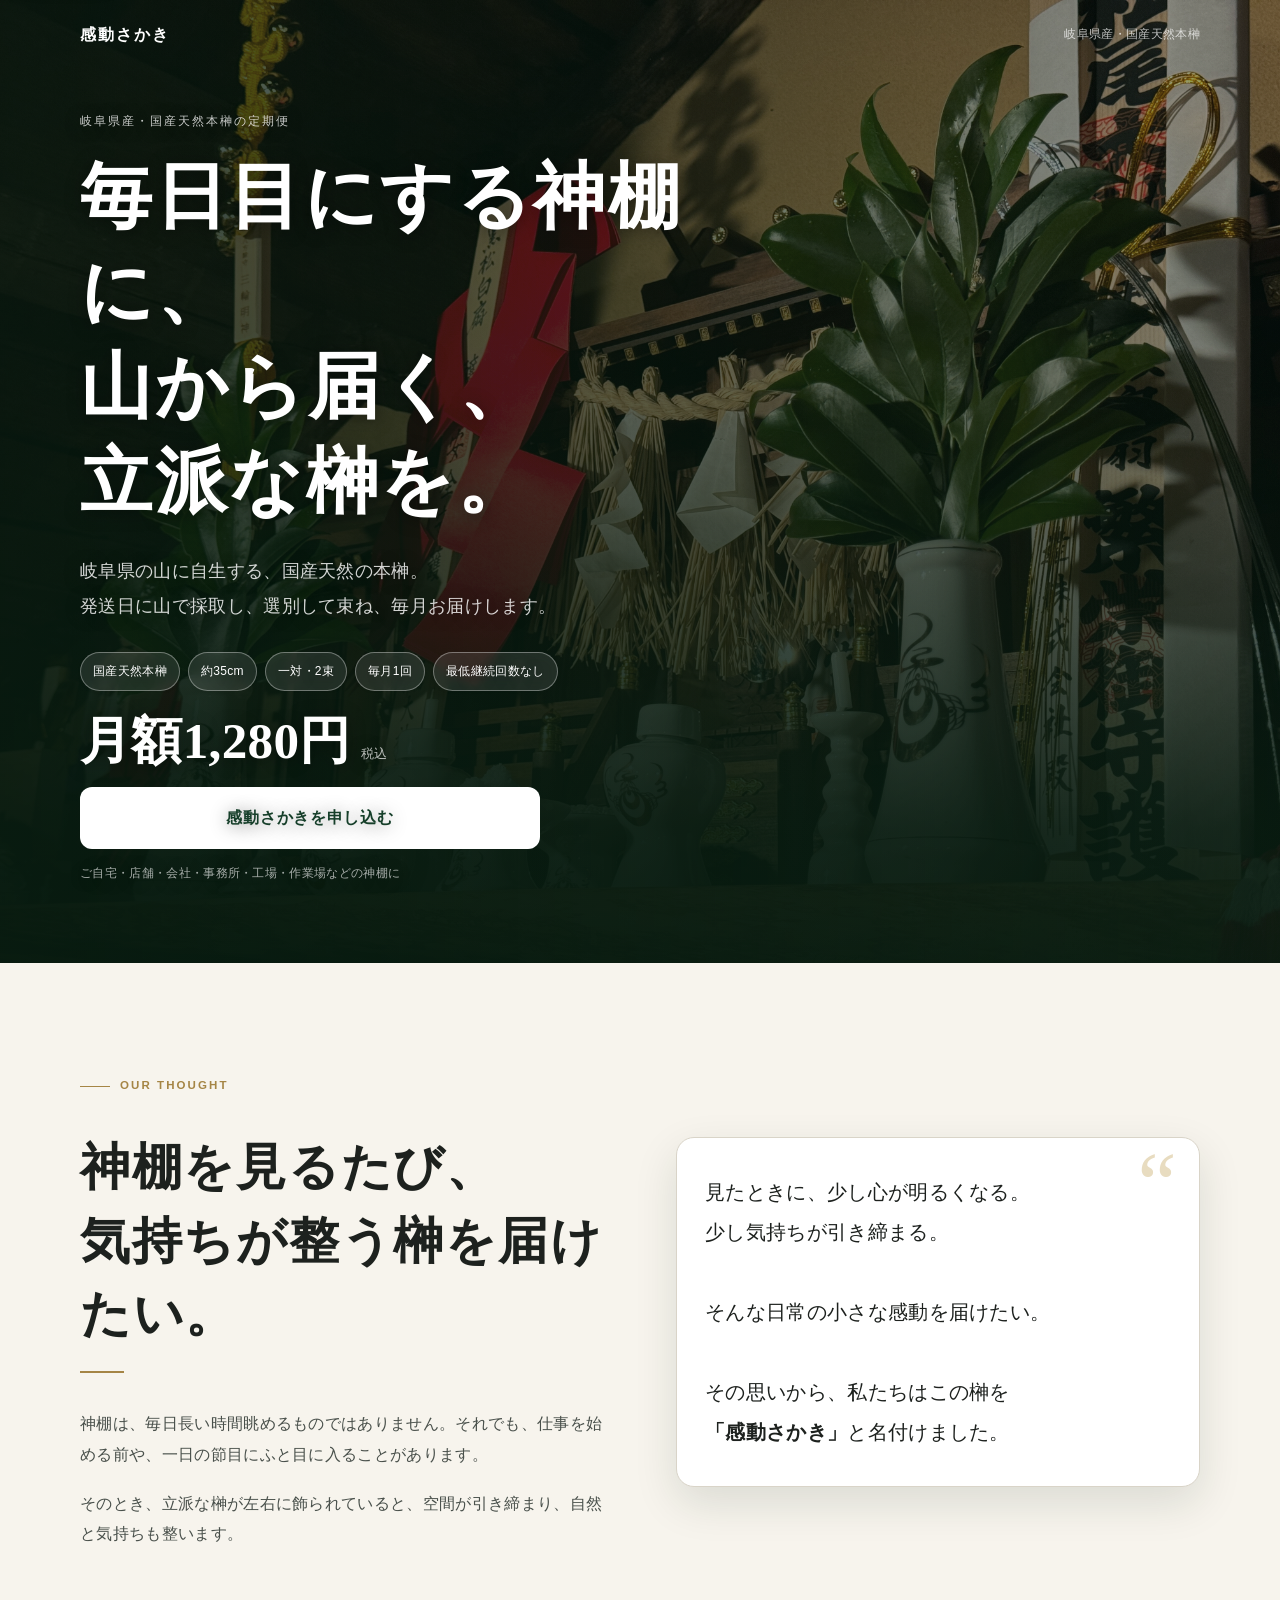
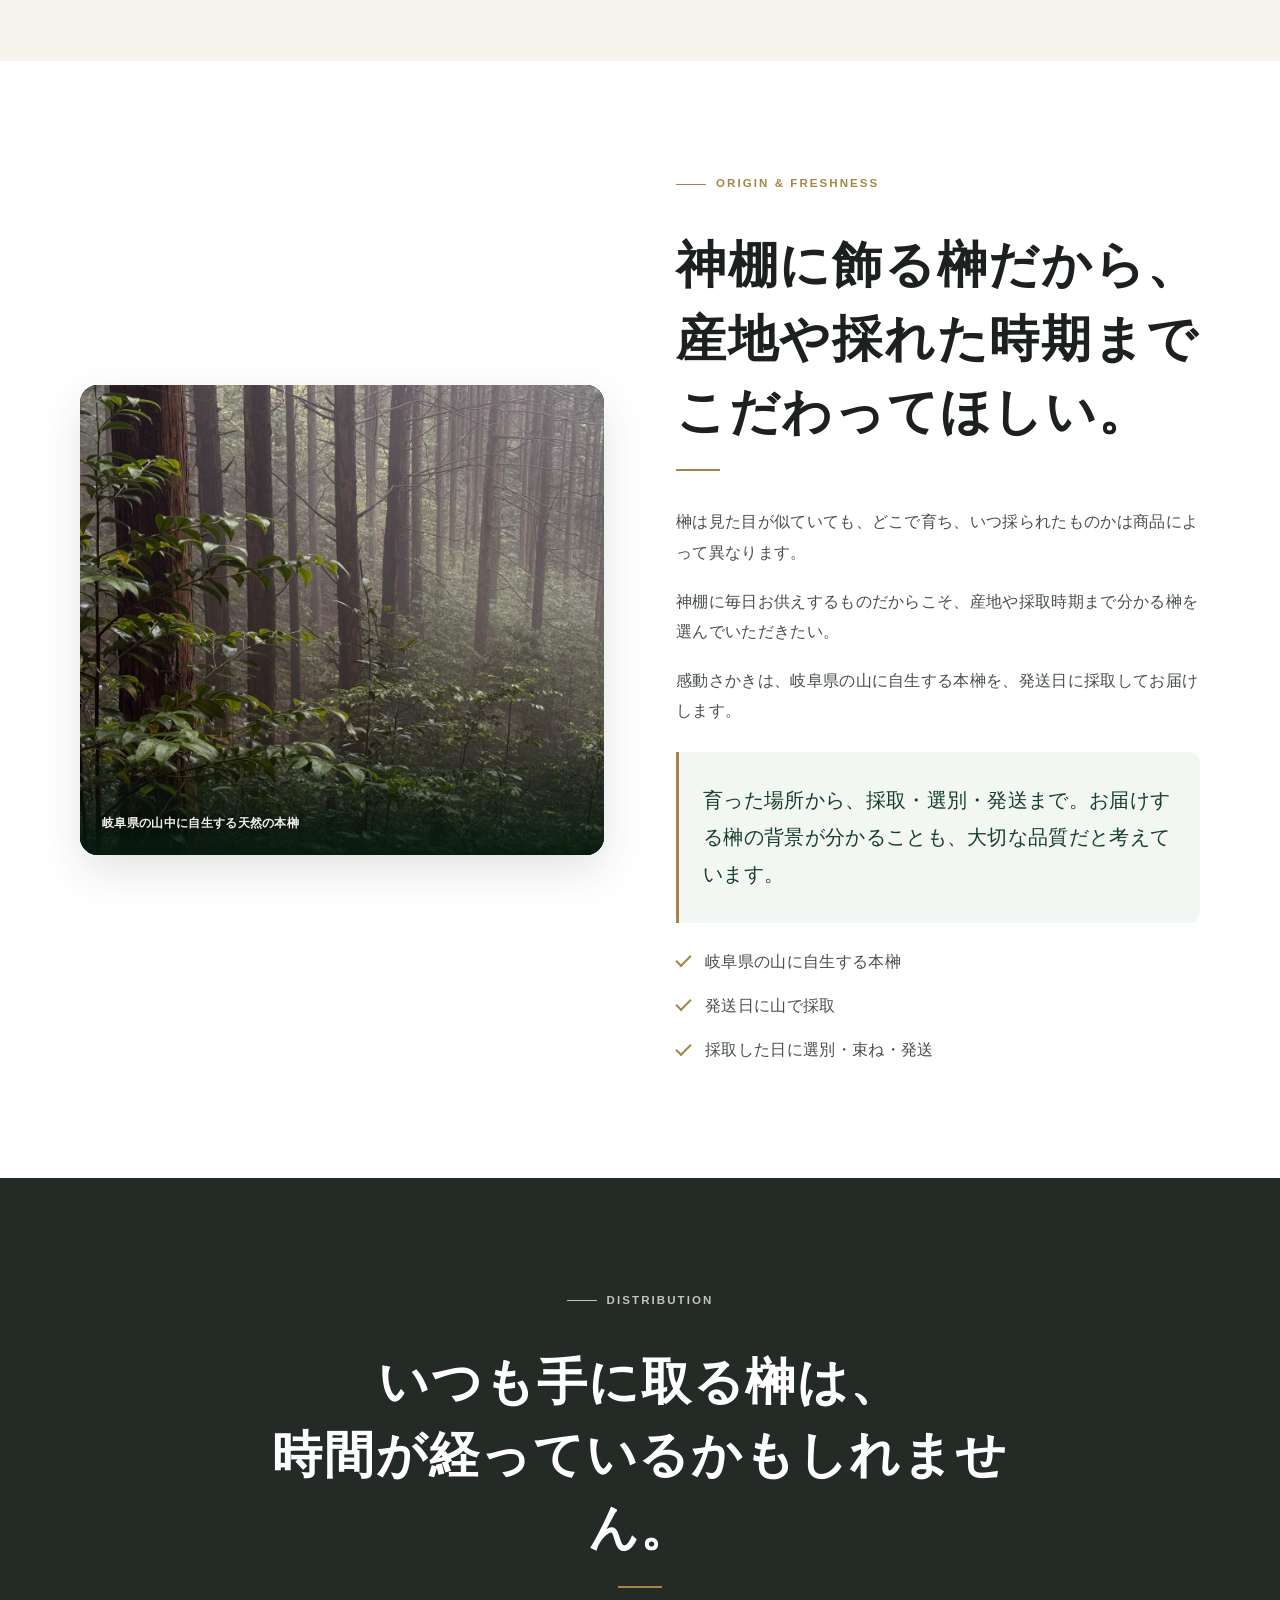
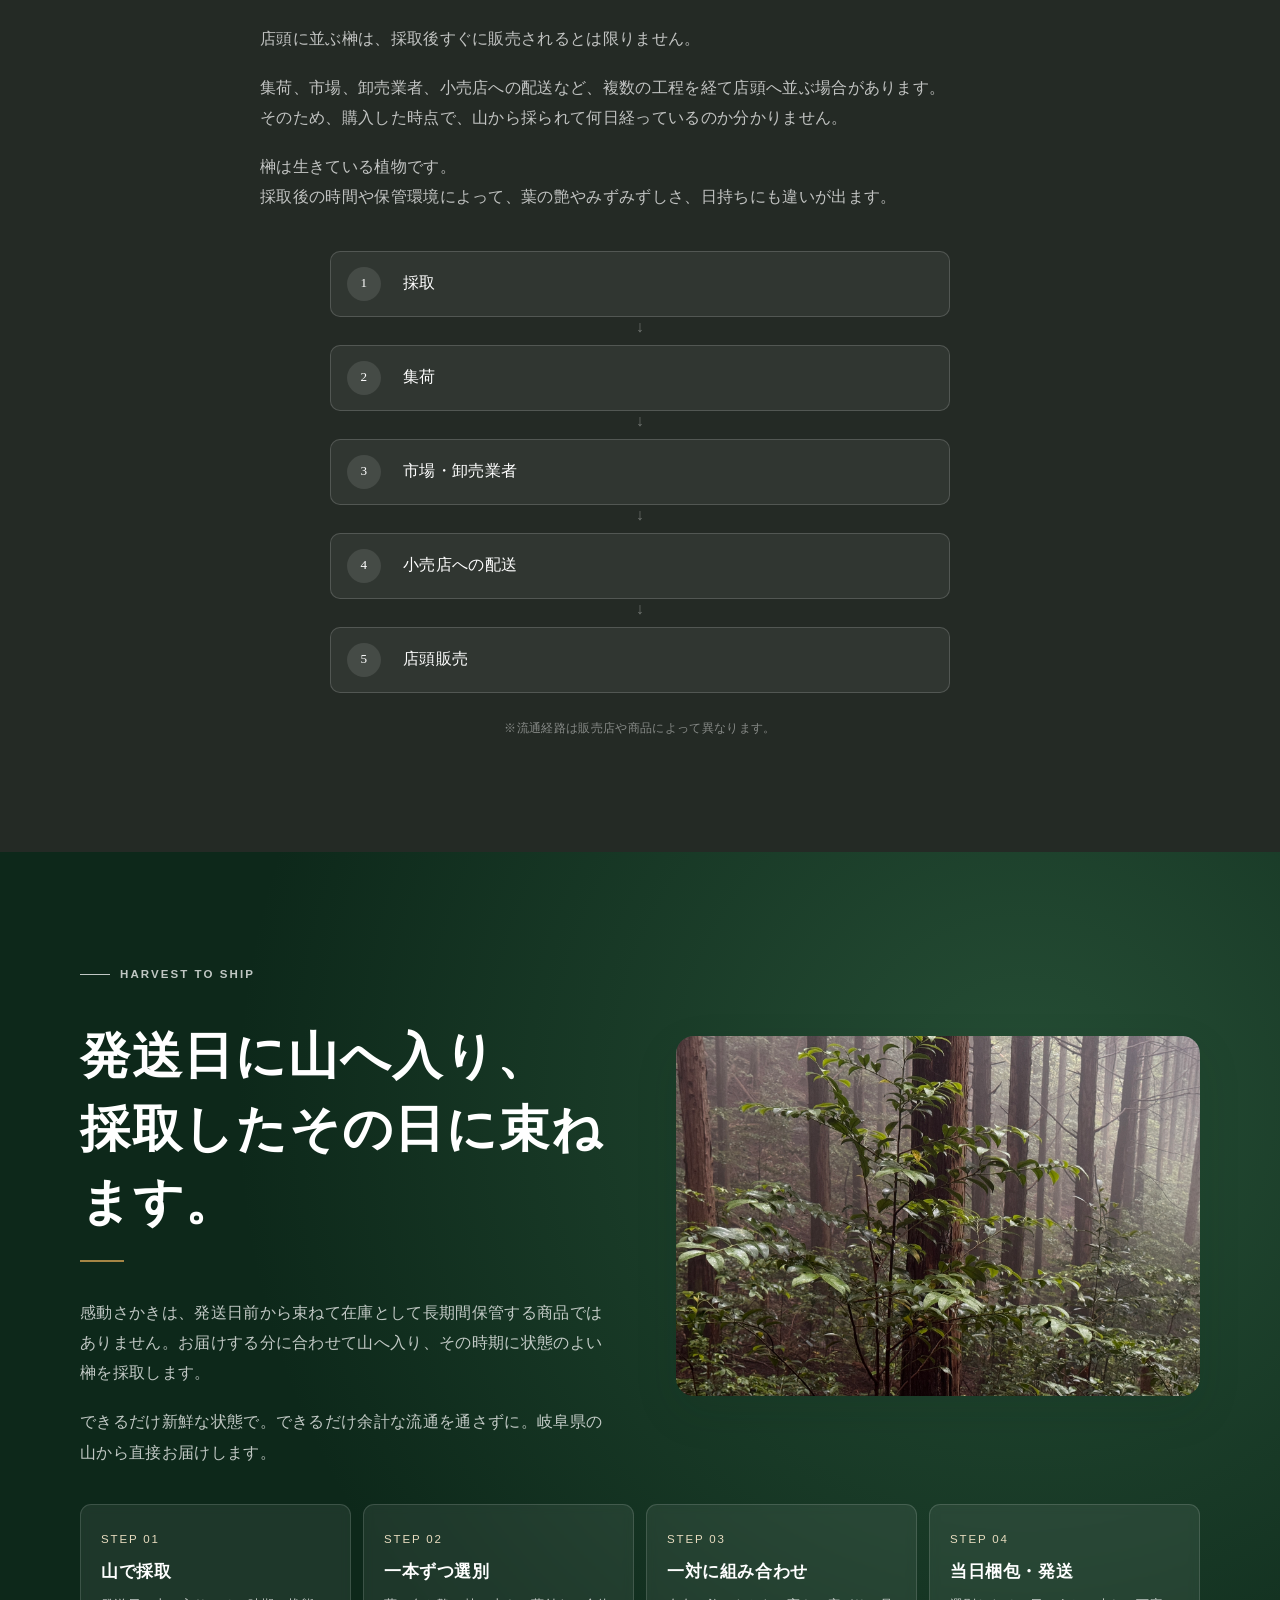
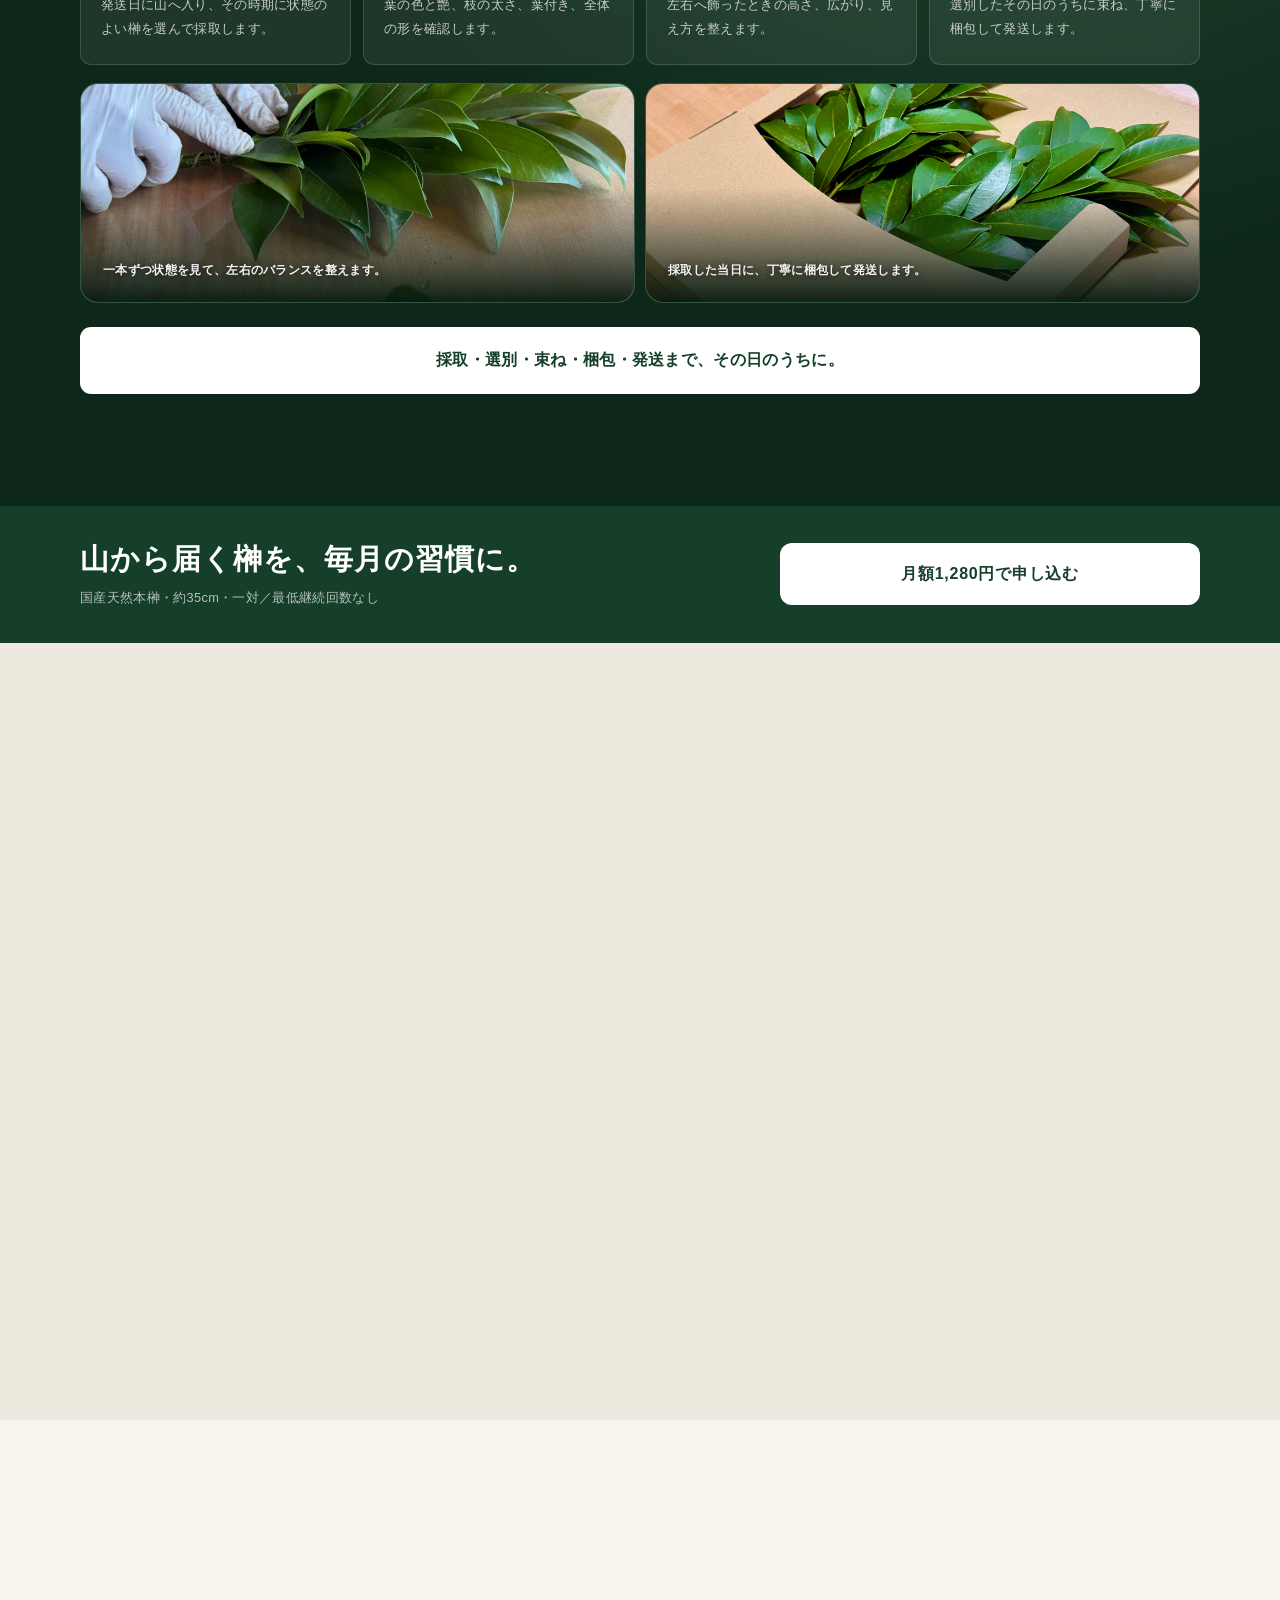
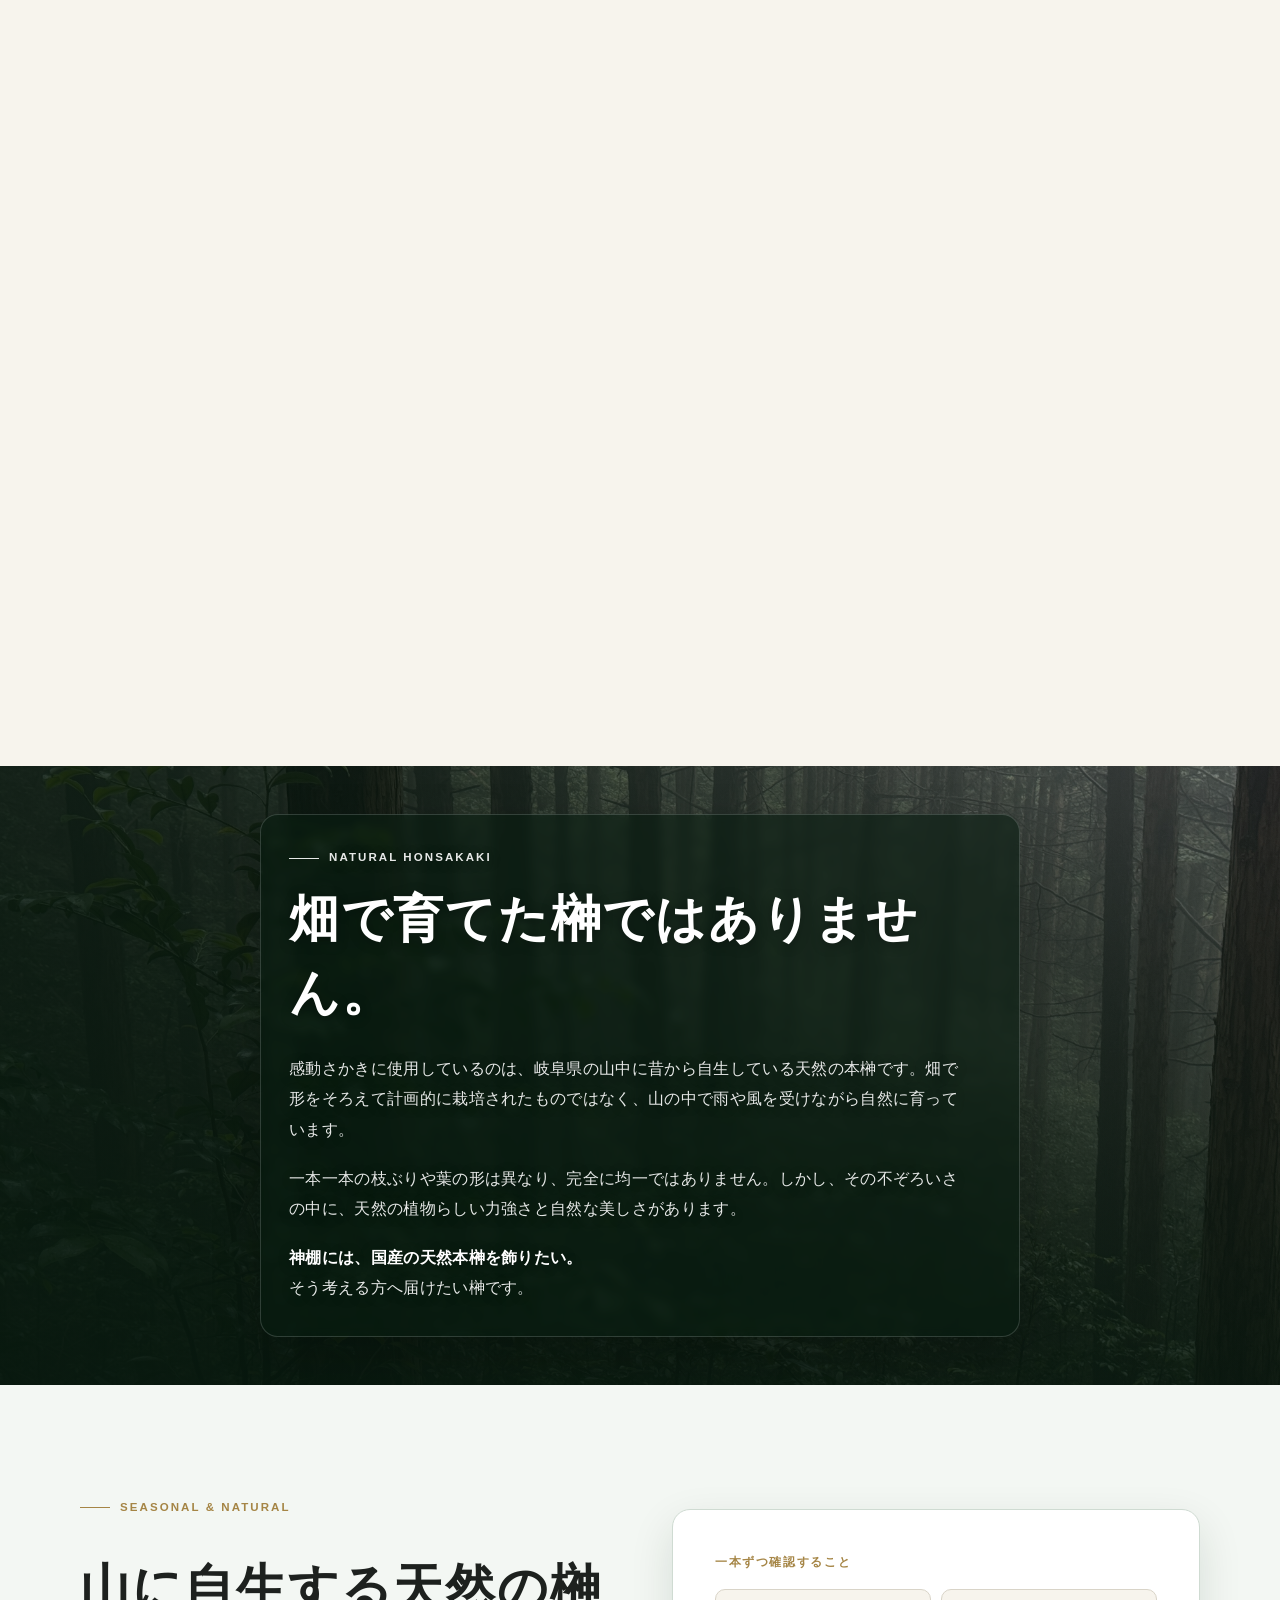
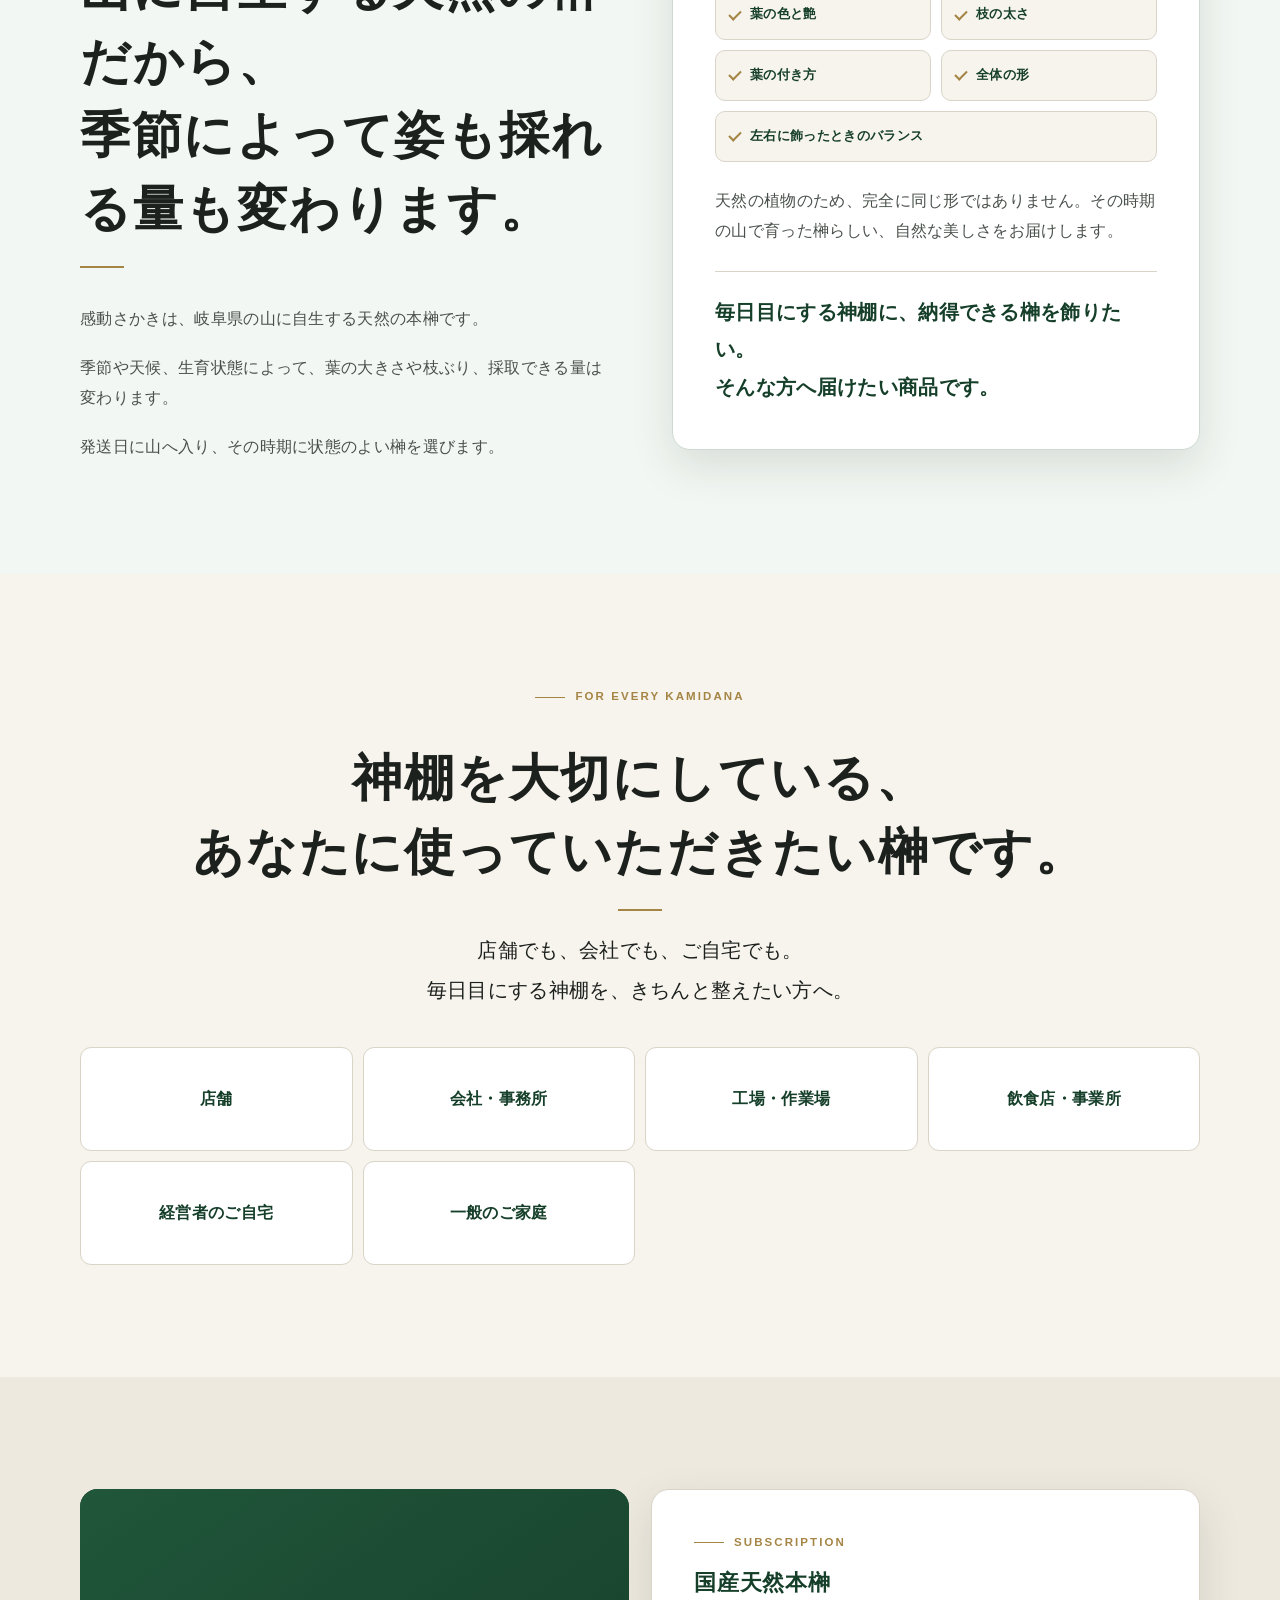
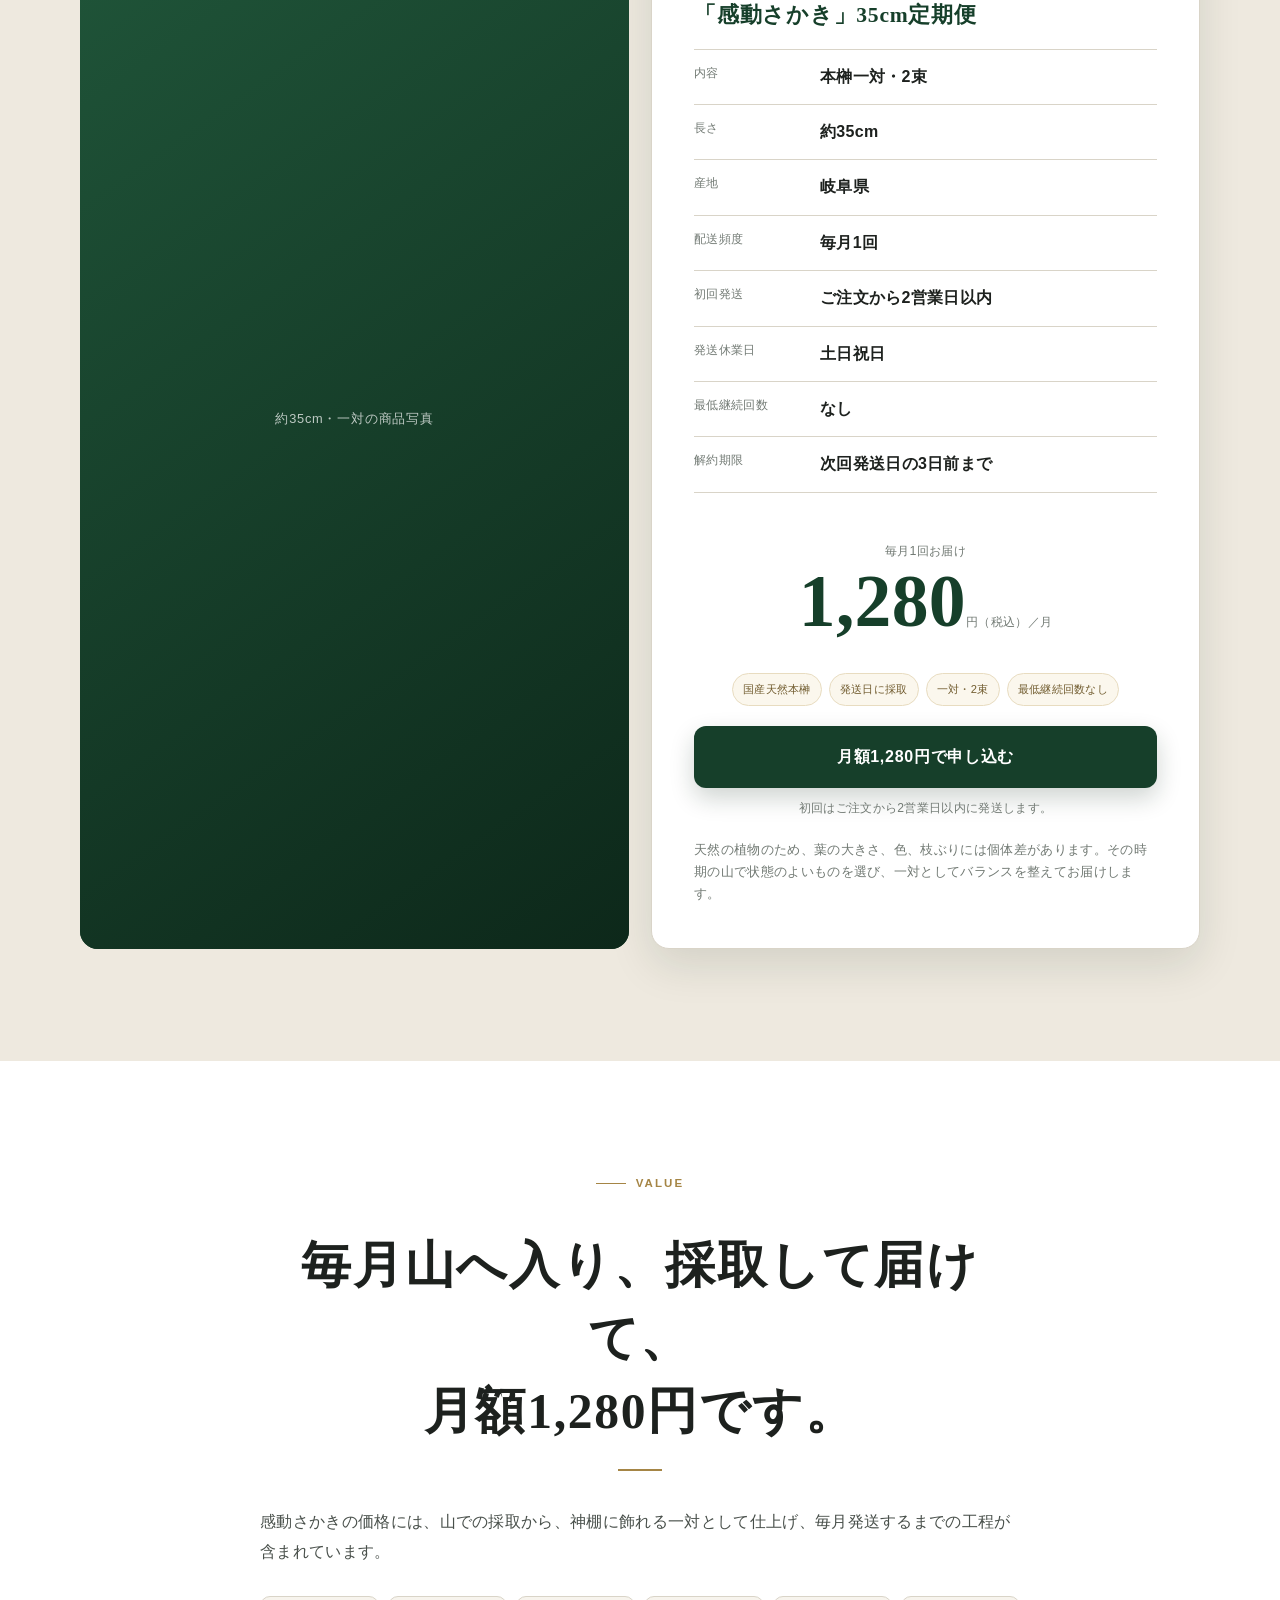
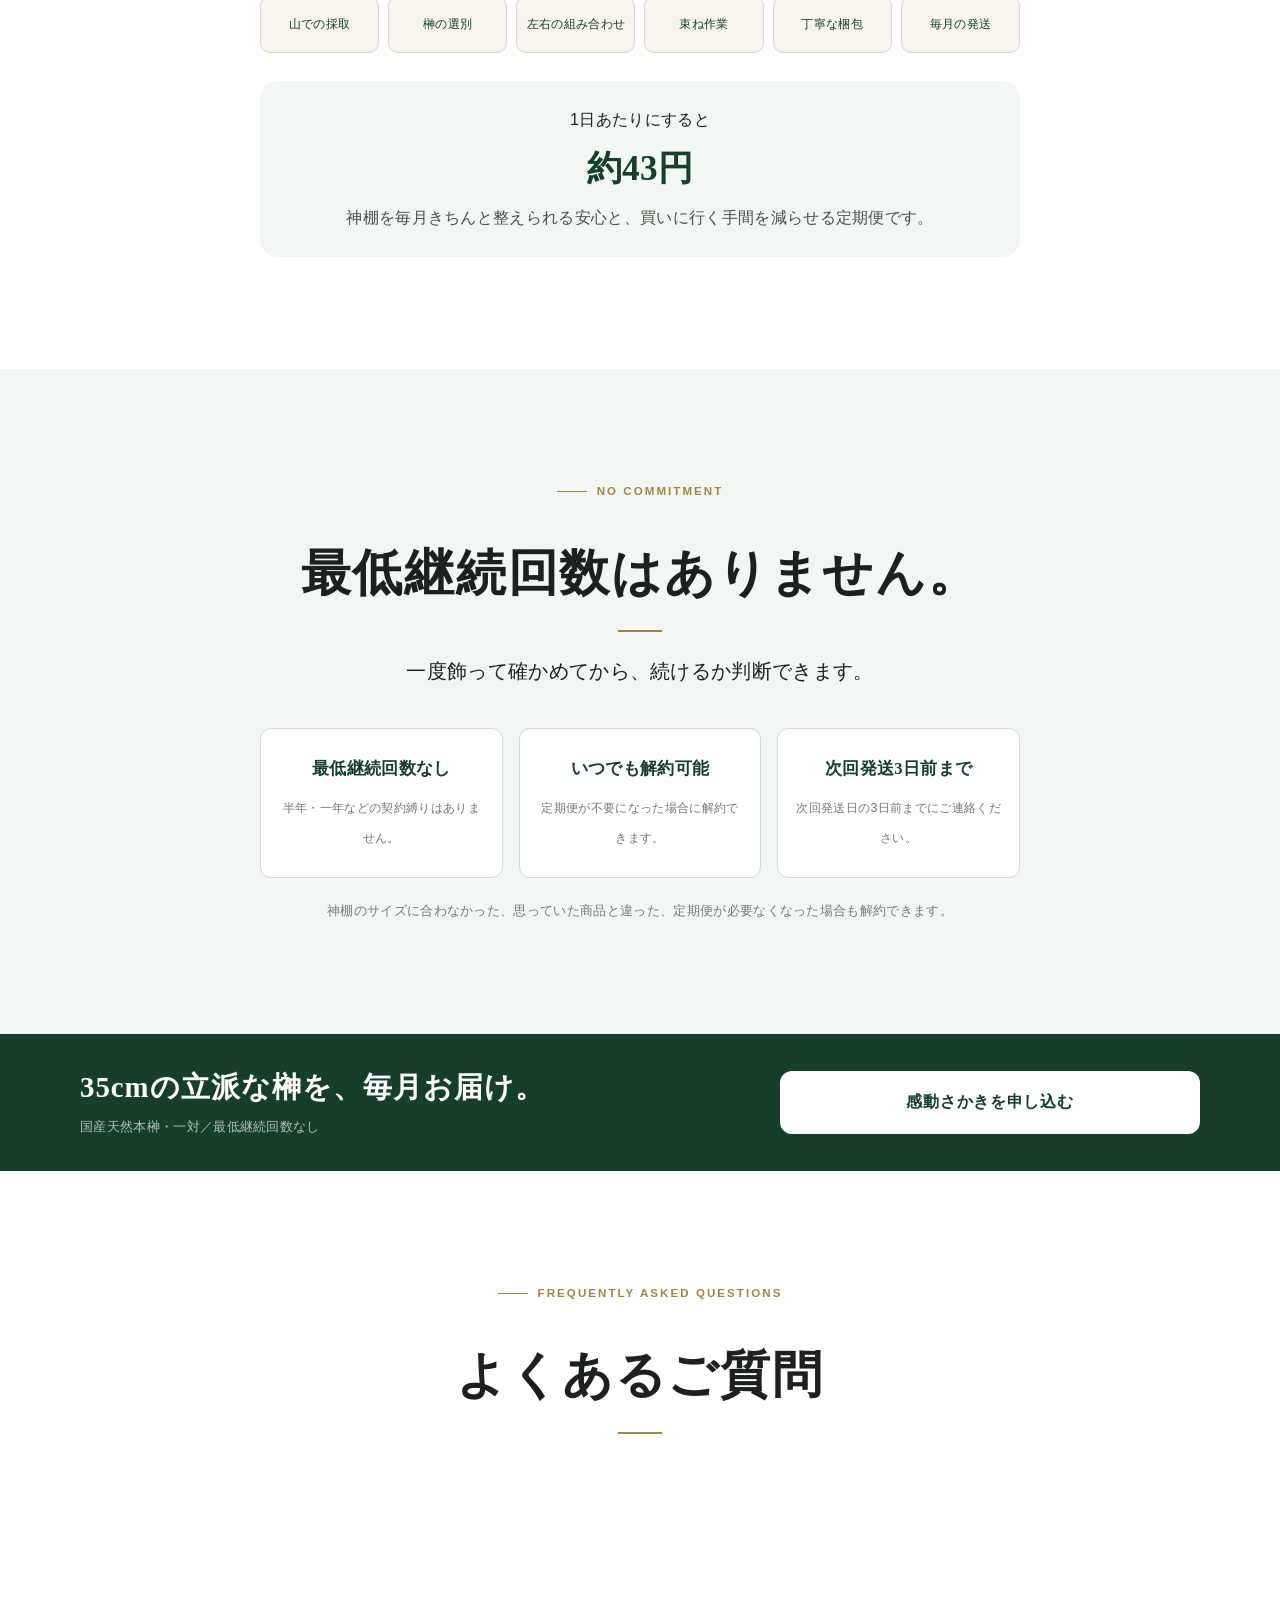
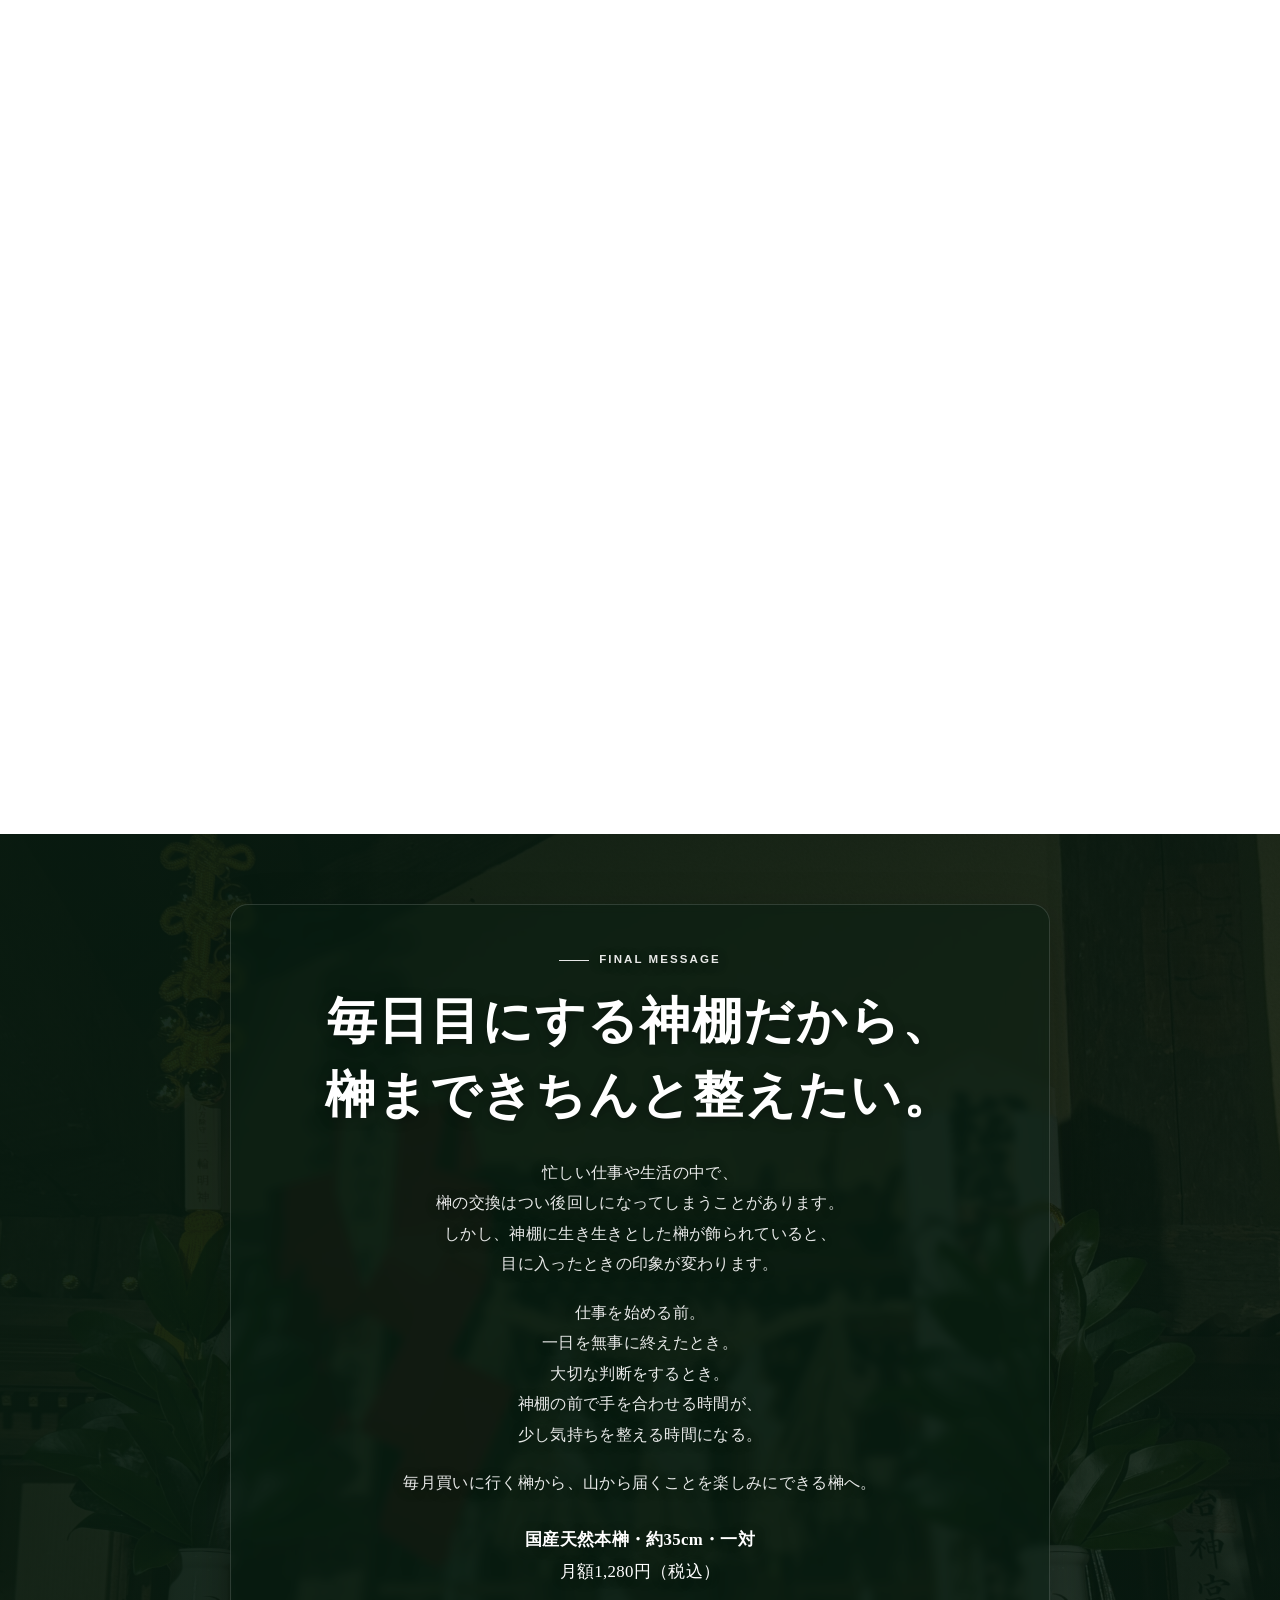
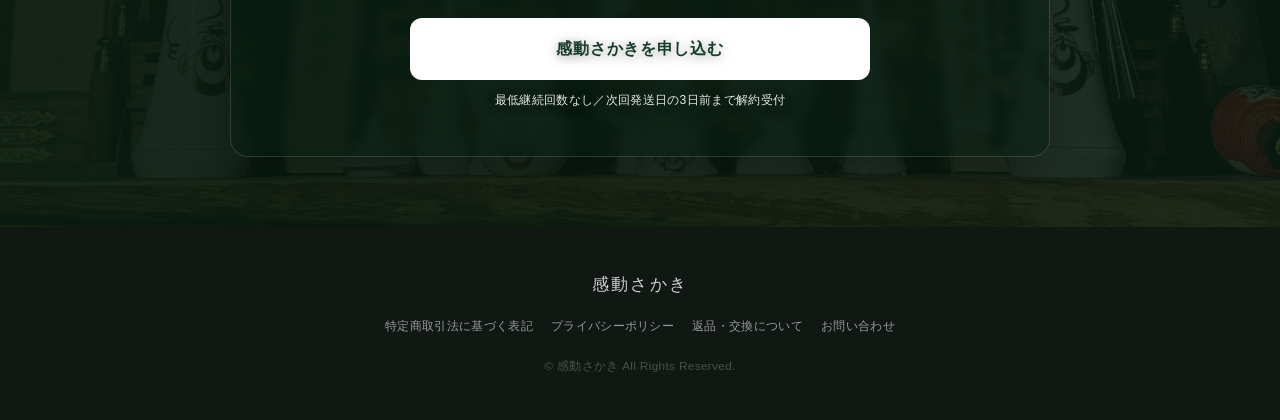
==== commit a4724441: "文言修正" ====
--- a/index.html
+++ b/index.html
@@ -40,15 +40,15 @@
       <div class="hero-content">
         <div class="hero-copy reveal">
           <p class="hero-kicker">岐阜県産・国産天然本榊の定期便</p>
-          <h1><span>毎日目にする神棚に、</span><span>山から届く、立派な榊を。</span></h1>
-          <p class="hero-sub">岐阜県の山に自生する、国産天然の本榊。<br>発送日に山で採取し、一本ずつ選別して束ね、<br class="mobile-only">毎月、ご指定の場所までお届けします。</p>
+          <h1><span>毎日目にする神棚に、</span><span>山から届く、<br>立派な榊を。</span></h1>
+          <p class="hero-sub">岐阜県の山に自生する、国産天然の本榊。<br>発送日に山で採取し、選別して束ね、<br class="mobile-only">毎月お届けします。</p>
           <ul class="hero-spec" aria-label="商品概要">
             <li>国産天然本榊</li><li>約35cm</li><li>一対・2束</li><li>毎月1回</li><li>最低継続回数なし</li>
           </ul>
           <div class="hero-price"><strong>月額1,280円</strong><span>税込</span></div>
           <div class="cta-wrap">
             <a href="#product" class="btn btn-light" data-link="purchase35">感動さかきを申し込む</a>
-            <p class="hero-target">店舗・会社・事務所・工場・作業場・ご自宅の神棚に</p>
+            <p class="hero-target">ご自宅・店舗・会社・事務所・工場・作業場などの神棚に</p>
           </div>
         </div>
       </div>
@@ -111,13 +111,13 @@
       <div class="narrow reveal">
         <div class="heading-wrap center">
           <p class="eyebrow eyebrow-light">Distribution</p>
-          <h2>いつも手に取る榊は、<br>採取から時間が経っているかもしれません。</h2>
+          <h2>いつも手に取る榊は、<br>時間が経っているかもしれません。</h2>
           <span class="gold-line"></span>
         </div>
         <div class="body-copy">
           <p>店頭に並ぶ榊は、採取後すぐに販売されるとは限りません。</p>
-          <p>集荷、市場、卸売業者、小売店への配送など、複数の工程を経て店頭へ並ぶ場合があります。そのため、購入した時点で、山から採られて何日経っているのか分からないことがあります。</p>
-          <p>榊は生きている植物です。採取後の時間や保管環境によって、葉の艶やみずみずしさ、日持ちにも違いが出ます。</p>
+          <p>集荷、市場、卸売業者、小売店への配送など、複数の工程を経て店頭へ並ぶ場合があります。<br>そのため、購入した時点で、山から採られて何日経っているのか分かりません。</p>
+          <p>榊は生きている植物です。<br>採取後の時間や保管環境によって、葉の艶やみずみずしさ、日持ちにも違いが出ます。</p>
         </div>
         <ol class="flow-list" aria-label="一般的な流通工程の例">
           <li><span class="flow-num">1</span><span>採取</span></li>
@@ -389,8 +389,8 @@
         <p class="eyebrow eyebrow-center eyebrow-light">Final Message</p>
         <h2>毎日目にする神棚だから、<br>榊まできちんと整えたい。</h2>
         <div class="body-copy mt-26">
-          <p>忙しい仕事や生活の中で、榊の交換はつい後回しになってしまうことがあります。しかし、神棚に生き生きとした榊が飾られていると、目に入ったときの印象が変わります。</p>
-          <p>仕事を始める前。一日を無事に終えたとき。大切な判断をするとき。神棚の前で手を合わせる時間が、少し気持ちを整える時間になる。</p>
+          <p>忙しい仕事や生活の中で、<br>榊の交換はつい後回しになってしまうことがあります。<br>しかし、神棚に生き生きとした榊が飾られていると、<br>目に入ったときの印象が変わります。</p>
+          <p>仕事を始める前。<br>一日を無事に終えたとき。<br>大切な判断をするとき。<br>神棚の前で手を合わせる時間が、<br>少し気持ちを整える時間になる。</p>
           <p>毎月買いに行く榊から、山から届くことを楽しみにできる榊へ。</p>
         </div>
         <p class="closing-spec"><strong>国産天然本榊・約35cm・一対</strong><br>月額1,280円（税込）</p>
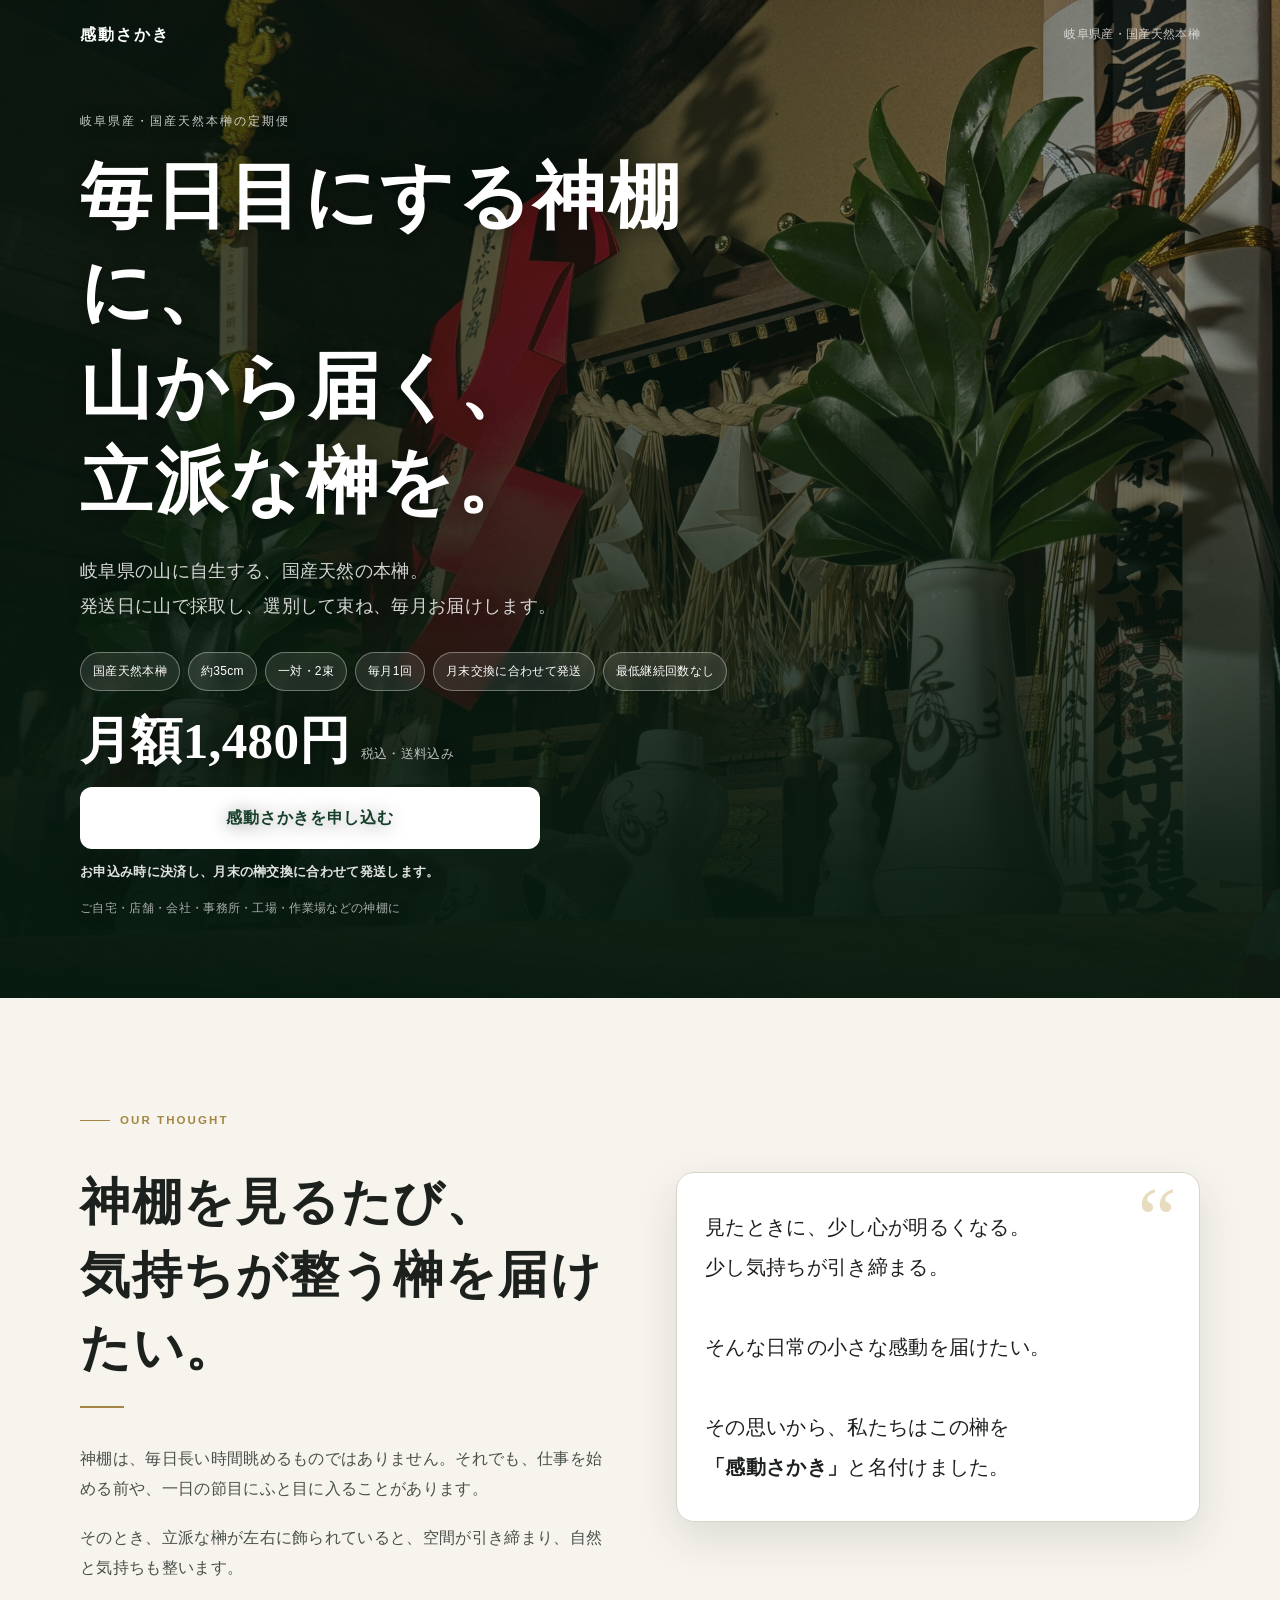
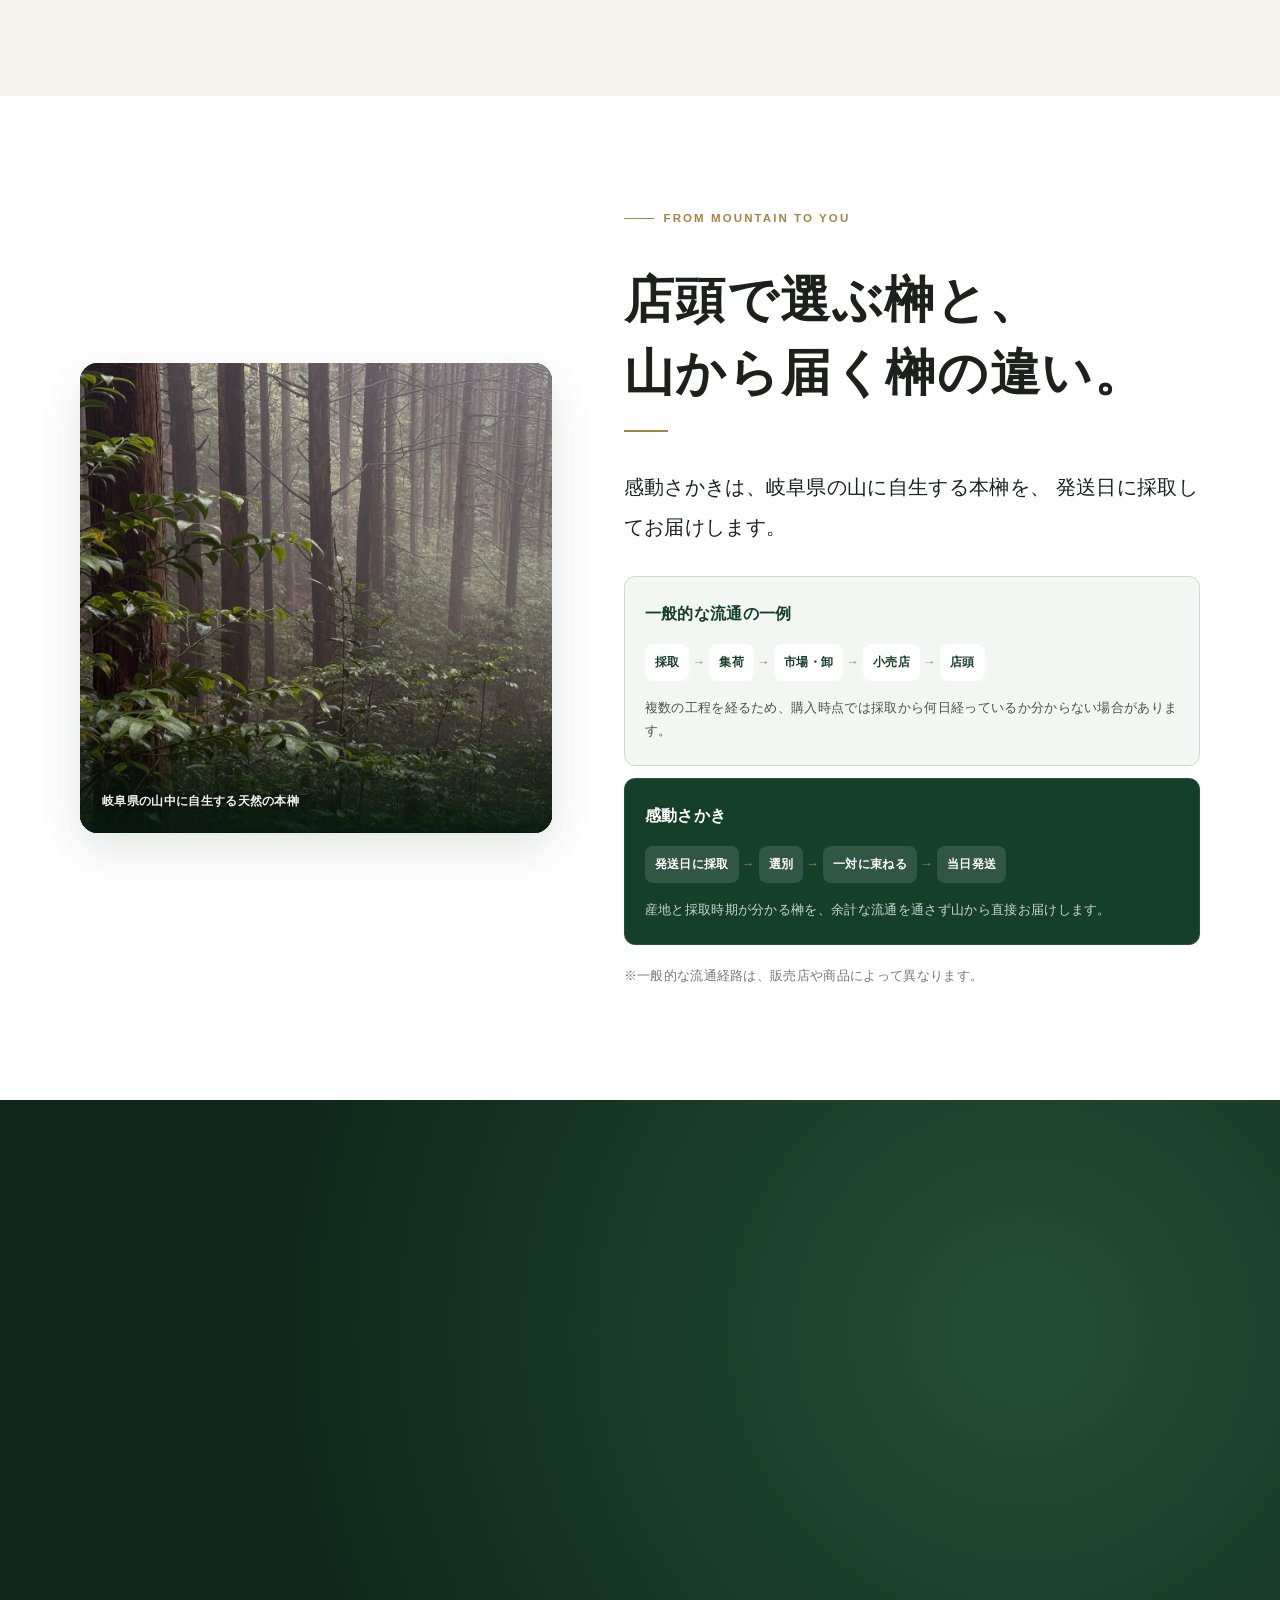
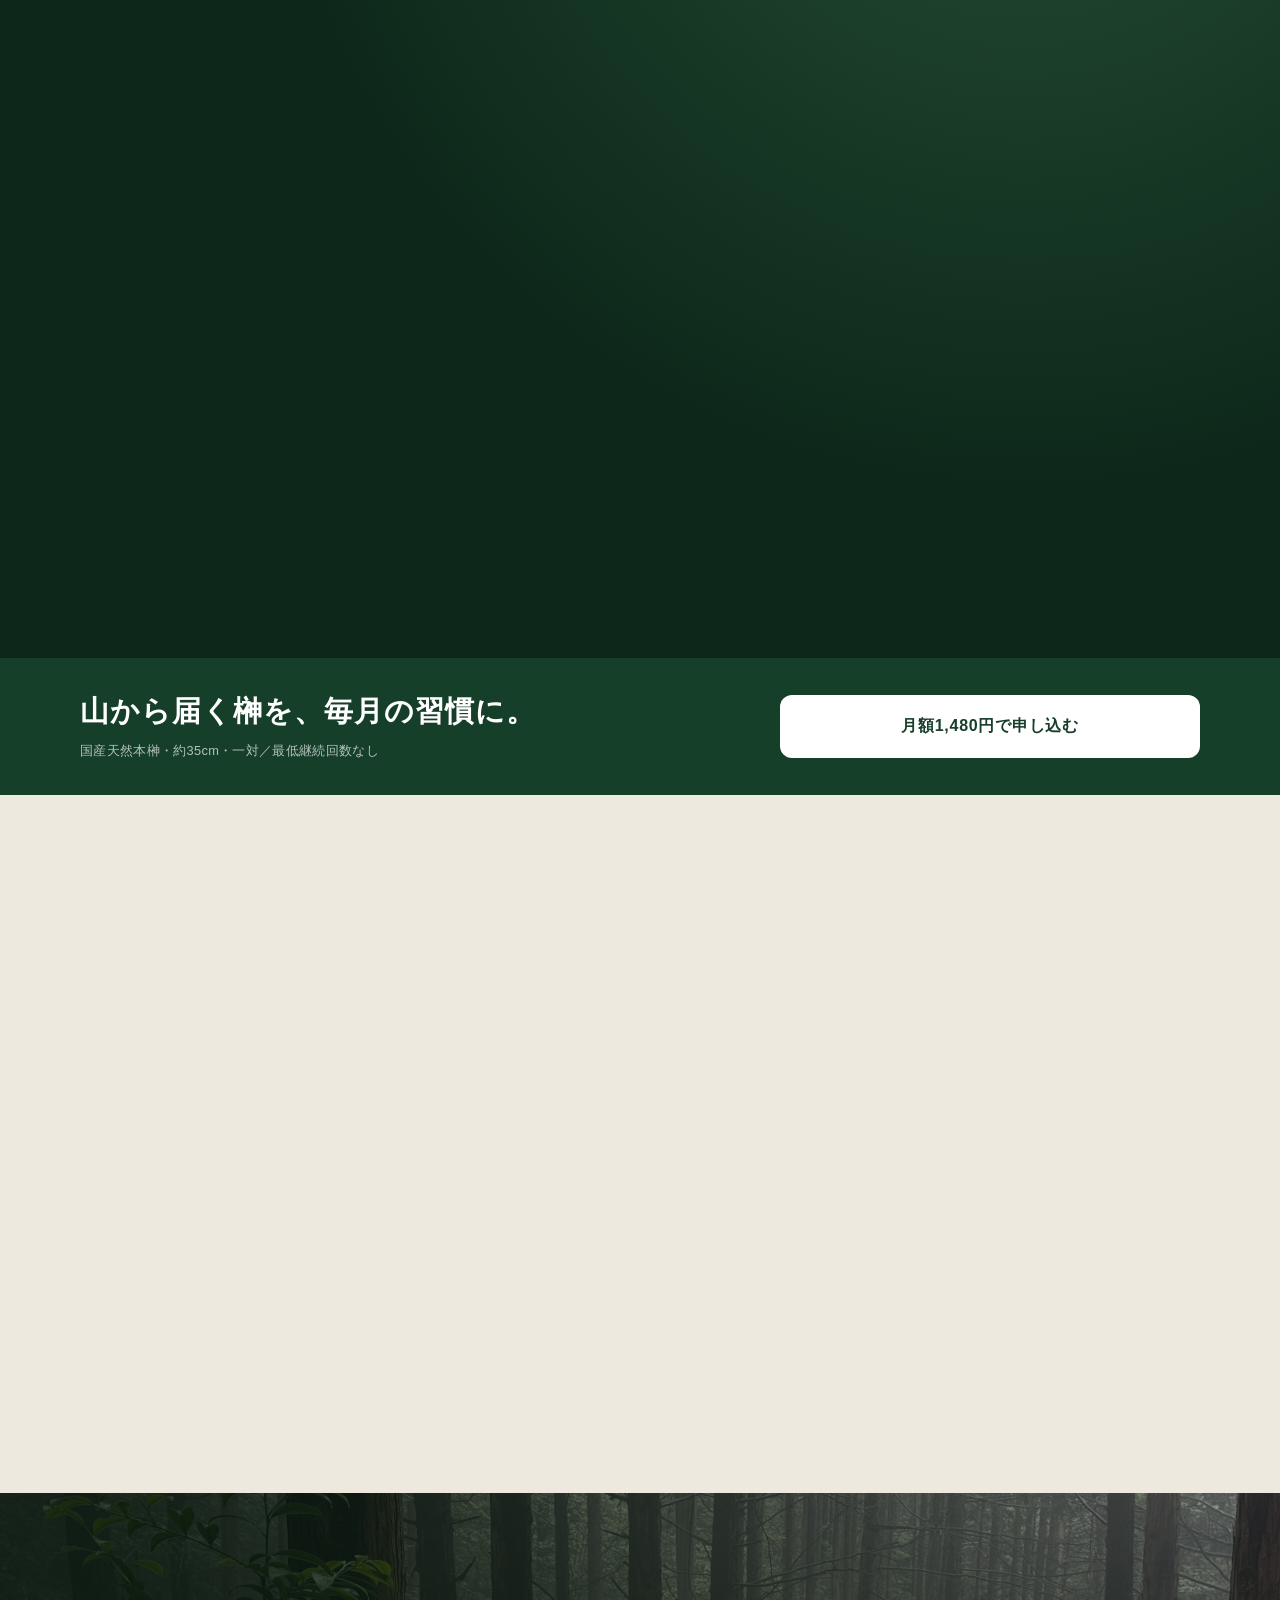
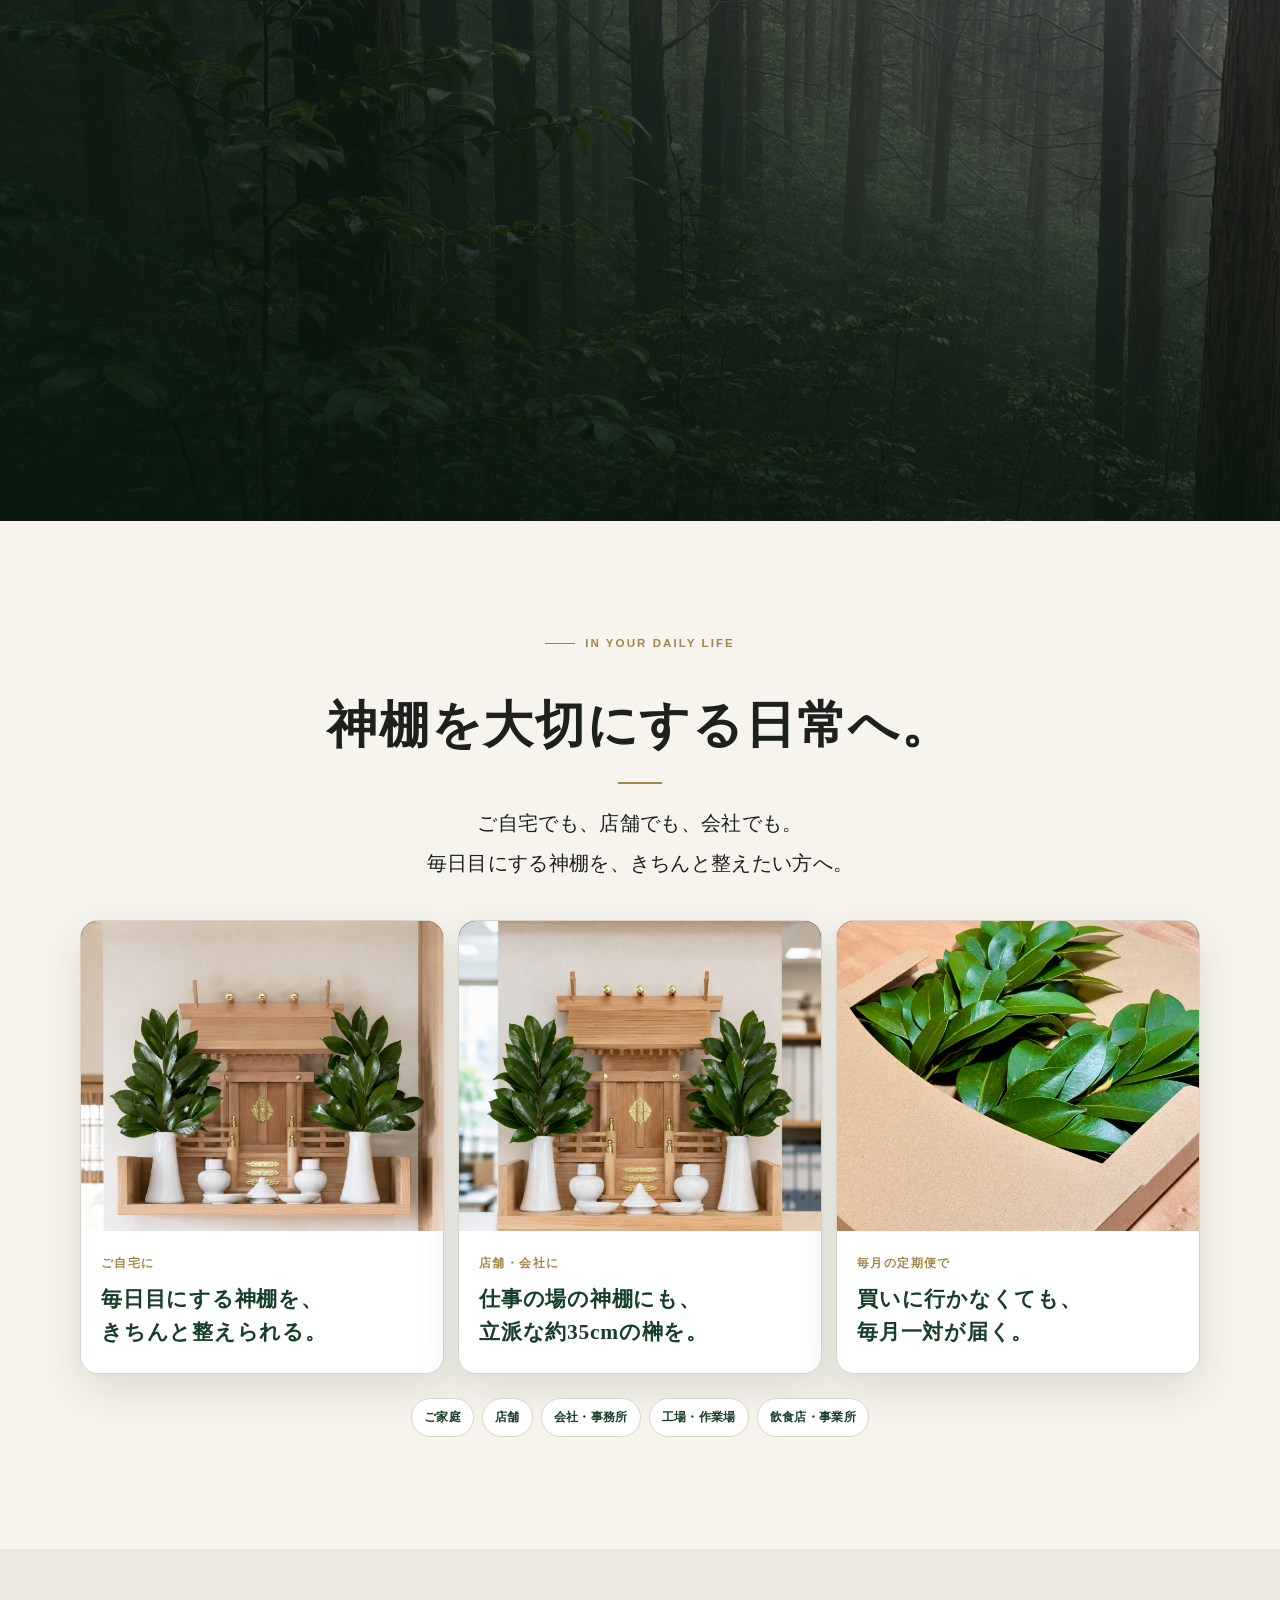
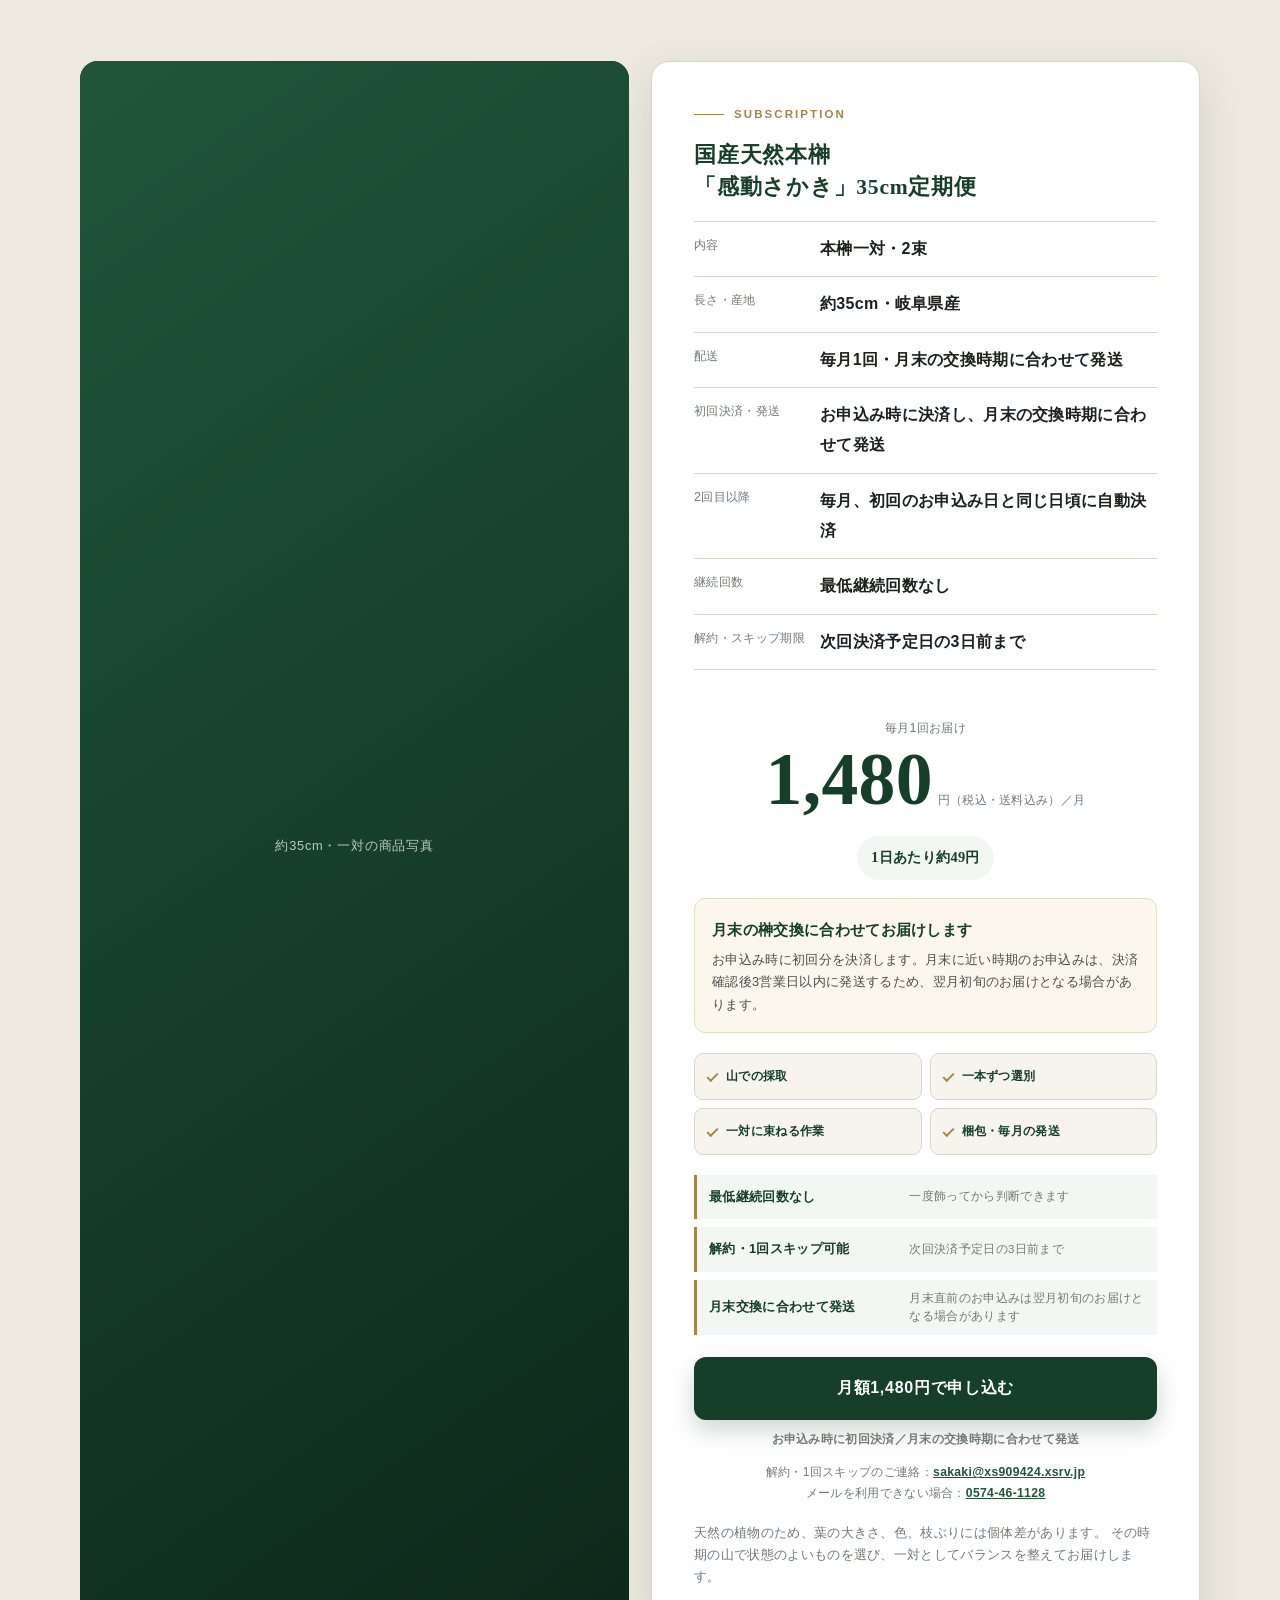
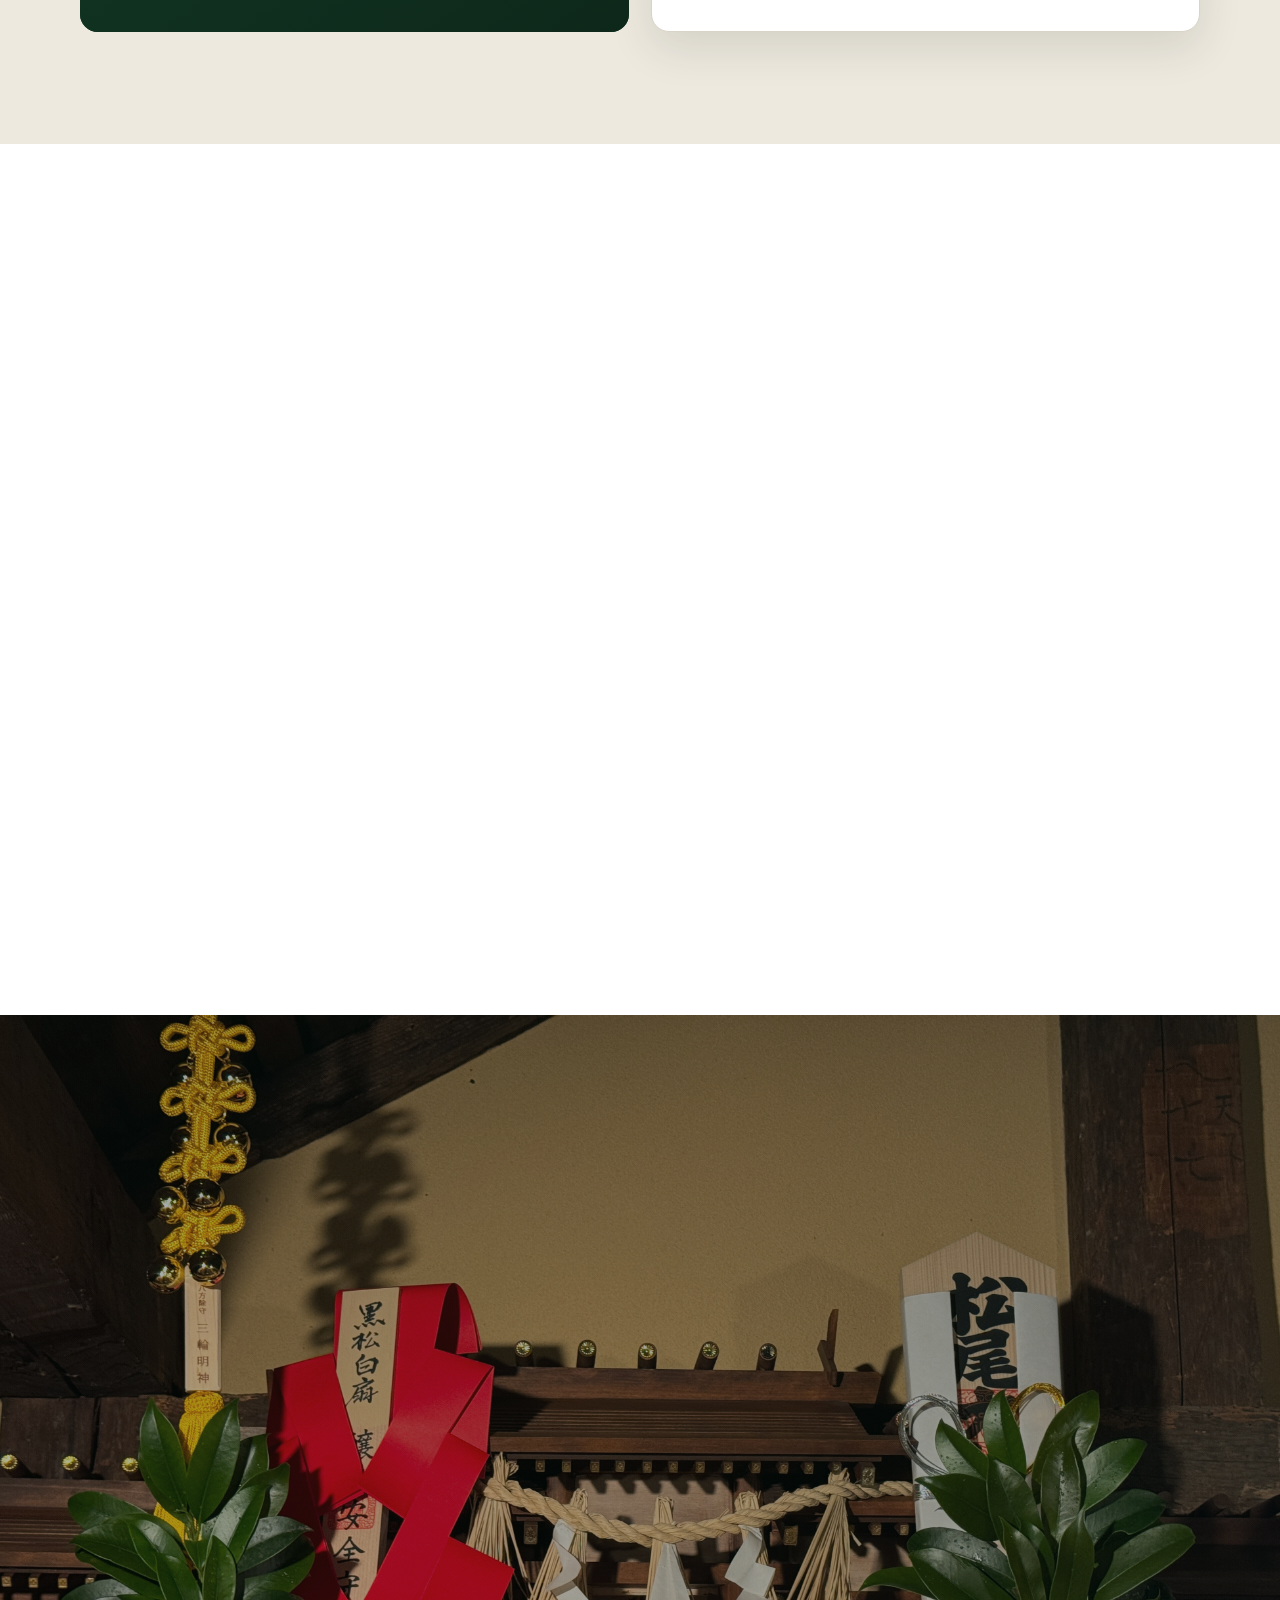
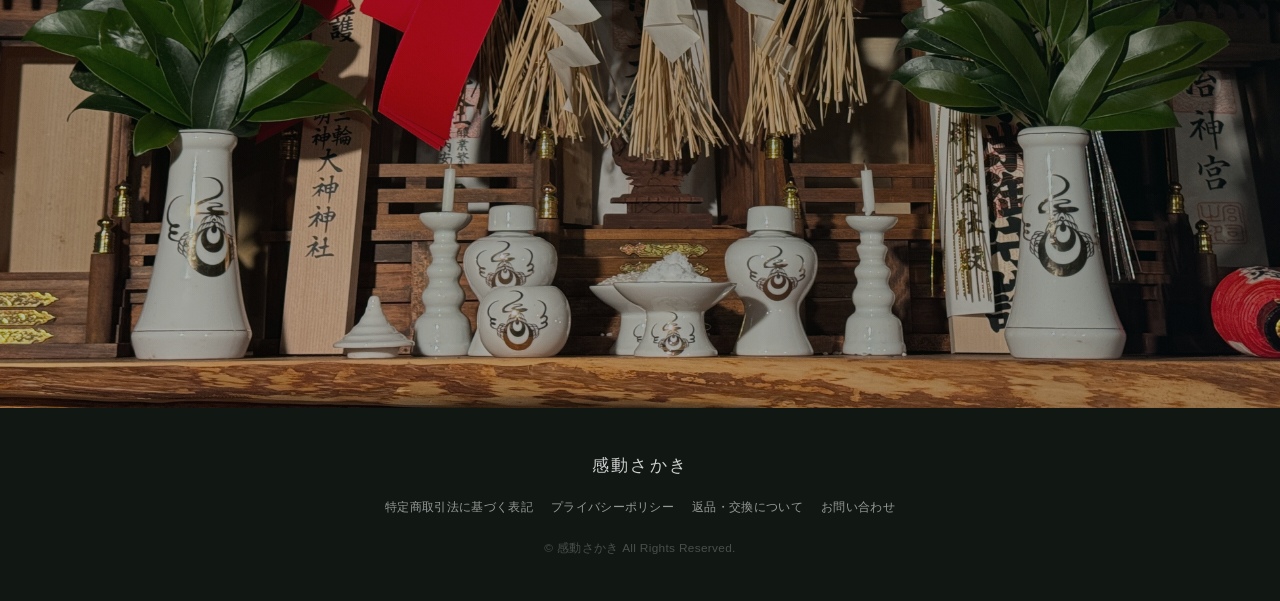
==== commit 1f44416b: "修正" ====
--- a/index.html
+++ b/index.html
@@ -4,7 +4,7 @@
   <meta charset="UTF-8">
   <meta name="viewport" content="width=device-width, initial-scale=1, viewport-fit=cover">
   <title>感動さかき｜岐阜県産・国産天然本榊35cmの定期便</title>
-  <meta name="description" content="毎日目にする神棚に、山から届く立派な榊を。岐阜県の山に自生する国産天然本榊を、発送日に採取・選別・束ねて毎月お届け。約35cm・一対、月額1,280円（税込）、最低継続回数なし。">
+  <meta name="description" content="毎日目にする神棚に、山から届く立派な榊を。岐阜県の山に自生する国産天然本榊を、発送日に採取・選別・束ねて毎月お届け。約35cm・一対、月額1,480円（税込・送料込み）、最低継続回数なし。月末の榊交換に合わせて発送します。">
   <meta name="robots" content="index,follow">
   <meta name="theme-color" content="#163f2a">
   <meta property="og:type" content="website">
@@ -43,11 +43,12 @@
           <h1><span>毎日目にする神棚に、</span><span>山から届く、<br>立派な榊を。</span></h1>
           <p class="hero-sub">岐阜県の山に自生する、国産天然の本榊。<br>発送日に山で採取し、選別して束ね、<br class="mobile-only">毎月お届けします。</p>
           <ul class="hero-spec" aria-label="商品概要">
-            <li>国産天然本榊</li><li>約35cm</li><li>一対・2束</li><li>毎月1回</li><li>最低継続回数なし</li>
+            <li>国産天然本榊</li><li>約35cm</li><li>一対・2束</li><li>毎月1回</li><li>月末交換に合わせて発送</li><li>最低継続回数なし</li>
           </ul>
-          <div class="hero-price"><strong>月額1,280円</strong><span>税込</span></div>
+          <div class="hero-price"><strong>月額1,480円</strong><span>税込・送料込み</span></div>
           <div class="cta-wrap">
             <a href="#product" class="btn btn-light" data-link="purchase35">感動さかきを申し込む</a>
+            <p class="hero-delivery-note">お申込み時に決済し、月末の榊交換に合わせて発送します。</p>
             <p class="hero-target">ご自宅・店舗・会社・事務所・工場・作業場などの神棚に</p>
           </div>
         </div>
@@ -74,115 +75,153 @@
       </div>
     </section>
 
-    <!-- 3. 産地・採取時期への問いかけ -->
-    <section class="section question-section">
-      <div class="container split">
+
+    <!-- 3. 店頭流通との違い -->
+    <section class="section difference-section">
+      <div class="container difference-grid">
         <div class="image-card tall media-frame reveal">
-          <div class="media-placeholder" role="img" aria-label="榊の葉の艶や枝ぶりが分かる接写写真の差し替え場所"><div>榊の葉・枝ぶりの接写写真</div></div>
-          <!-- 【画像差し替え】葉の艶、枝ぶり、葉付きが分かる接写。既存素材: sakaki_images/demo9.jpg -->
+          <div class="media-placeholder" role="img" aria-label="榊の葉の艶や枝ぶりが分かる接写写真">
+            <div>榊の葉・枝ぶりの接写写真</div>
+          </div>
+          <!-- 葉の艶、枝ぶり、葉付きが分かる接写。既存素材: sakaki_images/demo9.jpg -->
           <img src="sakaki_images/demo9.jpg" alt="岐阜県の山に自生する本榊の艶やかな葉と枝ぶり" loading="lazy">
           <span class="image-caption">岐阜県の山中に自生する天然の本榊</span>
         </div>
+
         <div class="reveal">
           <div class="heading-wrap">
-            <p class="eyebrow">Origin &amp; Freshness</p>
-            <h2>神棚に飾る榊だから、<br>産地や採れた時期までこだわってほしい。</h2>
+            <p class="eyebrow">From Mountain to You</p>
+            <h2>店頭で選ぶ榊と、<br>山から届く榊の違い。</h2>
             <span class="gold-line"></span>
           </div>
-          <div class="body-copy">
-            <p>榊は見た目が似ていても、どこで育ち、いつ採られたものかは商品によって異なります。</p>
-            <p>神棚に毎日お供えするものだからこそ、産地や採取時期まで分かる榊を選んでいただきたい。</p>
-            <p>感動さかきは、岐阜県の山に自生する本榊を、発送日に採取してお届けします。</p>
-          </div>
-          <div class="question-box mt-25">
-            <p>育った場所から、採取・選別・発送まで。お届けする榊の背景が分かることも、大切な品質だと考えています。</p>
-          </div>
-          <ul class="check-list" aria-label="感動さかきで分かること">
-            <li>岐阜県の山に自生する本榊</li>
-            <li>発送日に山で採取</li>
-            <li>採取した日に選別・束ね・発送</li>
-          </ul>
-        </div>
-      </div>
-    </section>
-
-    <!-- 4. 一般流通 -->
-    <section class="section flow-section">
-      <div class="narrow reveal">
-        <div class="heading-wrap center">
-          <p class="eyebrow eyebrow-light">Distribution</p>
-          <h2>いつも手に取る榊は、<br>時間が経っているかもしれません。</h2>
-          <span class="gold-line"></span>
-        </div>
-        <div class="body-copy">
-          <p>店頭に並ぶ榊は、採取後すぐに販売されるとは限りません。</p>
-          <p>集荷、市場、卸売業者、小売店への配送など、複数の工程を経て店頭へ並ぶ場合があります。<br>そのため、購入した時点で、山から採られて何日経っているのか分かりません。</p>
-          <p>榊は生きている植物です。<br>採取後の時間や保管環境によって、葉の艶やみずみずしさ、日持ちにも違いが出ます。</p>
-        </div>
-        <ol class="flow-list" aria-label="一般的な流通工程の例">
-          <li><span class="flow-num">1</span><span>採取</span></li>
-          <li><span class="flow-num">2</span><span>集荷</span></li>
-          <li><span class="flow-num">3</span><span>市場・卸売業者</span></li>
-          <li><span class="flow-num">4</span><span>小売店への配送</span></li>
-          <li><span class="flow-num">5</span><span>店頭販売</span></li>
-        </ol>
-        <p class="flow-caption">※流通経路は販売店や商品によって異なります。</p>
-      </div>
-    </section>
-
-    <!-- 5. 発送日に採取 -->
+
+          <p class="lead">
+            感動さかきは、岐阜県の山に自生する本榊を、
+            発送日に採取してお届けします。
+          </p>
+
+          <div class="comparison-grid">
+            <article class="comparison-card">
+              <p class="comparison-label">一般的な流通の一例</p>
+              <ol class="comparison-route" aria-label="一般的な榊の流通工程">
+                <li>採取</li>
+                <li>集荷</li>
+                <li>市場・卸</li>
+                <li>小売店</li>
+                <li>店頭</li>
+              </ol>
+              <p class="comparison-note">
+                複数の工程を経るため、購入時点では採取から何日経っているか分からない場合があります。
+              </p>
+            </article>
+
+            <article class="comparison-card comparison-card-highlight">
+              <p class="comparison-label">感動さかき</p>
+              <ol class="comparison-route" aria-label="感動さかきの発送工程">
+                <li>発送日に採取</li>
+                <li>選別</li>
+                <li>一対に束ねる</li>
+                <li>当日発送</li>
+              </ol>
+              <p class="comparison-note">
+                産地と採取時期が分かる榊を、余計な流通を通さず山から直接お届けします。
+              </p>
+            </article>
+          </div>
+
+          <p class="note mt-20">
+            ※一般的な流通経路は、販売店や商品によって異なります。
+          </p>
+        </div>
+      </div>
+    </section>
+
+    <!-- 4. 発送日に採取 -->
     <section class="section process-section">
       <div class="container">
         <div class="split">
           <div class="reveal">
             <div class="heading-wrap">
               <p class="eyebrow eyebrow-light">Harvest to Ship</p>
-              <h2>発送日に山へ入り、<br>採取したその日に束ねます。</h2>
+              <h2>私たちは、<br>発送日に山へ入り、<br>採取したその日に束ねます。</h2>
               <span class="gold-line"></span>
             </div>
-            <div class="body-copy">
-              <p>感動さかきは、発送日前から束ねて在庫として長期間保管する商品ではありません。お届けする分に合わせて山へ入り、その時期に状態のよい榊を採取します。</p>
-              <p>できるだけ新鮮な状態で。できるだけ余計な流通を通さずに。岐阜県の山から直接お届けします。</p>
-            </div>
-          </div>
+            <p>
+              その時期に状態のよい榊を採取し、選別から梱包までをその日のうちに行います。
+            </p>
+          </div>
+
           <div class="image-card media-frame reveal">
-            <div class="media-placeholder" role="img" aria-label="山で榊を採取している写真の差し替え場所"><div>山で榊を採取している写真</div></div>
-            <!-- 【画像差し替え】山で採取している作業写真。既存素材候補: sakaki_images/demo8.jpg -->
+            <div class="media-placeholder" role="img" aria-label="山で榊を採取している写真">
+              <div>山で榊を採取している写真</div>
+            </div>
+            <!-- 山で採取している作業写真。既存素材: sakaki_images/demo8.jpg -->
             <img src="sakaki_images/demo8.jpg" alt="岐阜県の山で発送分の本榊を採取している様子" loading="lazy">
           </div>
         </div>
+
         <div class="process-grid reveal">
-          <article class="process-card"><p class="num">STEP 01</p><h3>山で採取</h3><p>発送日に山へ入り、その時期に状態のよい榊を選んで採取します。</p></article>
-          <article class="process-card"><p class="num">STEP 02</p><h3>一本ずつ選別</h3><p>葉の色と艶、枝の太さ、葉付き、全体の形を確認します。</p></article>
-          <article class="process-card"><p class="num">STEP 03</p><h3>一対に組み合わせ</h3><p>左右へ飾ったときの高さ、広がり、見え方を整えます。</p></article>
-          <article class="process-card"><p class="num">STEP 04</p><h3>当日梱包・発送</h3><p>選別したその日のうちに束ね、丁寧に梱包して発送します。</p></article>
-        </div>
+          <article class="process-card">
+            <p class="num">STEP 01</p>
+            <h3>山で採取</h3>
+            <p>状態のよい枝を選びます。</p>
+          </article>
+          <article class="process-card">
+            <p class="num">STEP 02</p>
+            <h3>一本ずつ選別</h3>
+            <p>葉の艶と枝ぶりを確認します。</p>
+          </article>
+          <article class="process-card">
+            <p class="num">STEP 03</p>
+            <h3>一対に整える</h3>
+            <p>左右のバランスを合わせます。</p>
+          </article>
+          <article class="process-card">
+            <p class="num">STEP 04</p>
+            <h3>当日発送</h3>
+            <p>その日のうちに梱包します。</p>
+          </article>
+        </div>
+
         <div class="process-gallery reveal">
           <div class="image-card media-frame">
-            <div class="media-placeholder" role="img" aria-label="榊を一本ずつ選別して束ねる写真の差し替え場所"><div>選別・束ね作業の写真</div></div>
-            <!-- 【画像差し替え】葉・枝ぶりを確認しながら榊を束ねる手元。既存素材: sakaki_images/craft5.JPG -->
+            <div class="media-placeholder" role="img" aria-label="榊を一本ずつ選別して束ねる写真">
+              <div>選別・束ね作業の写真</div>
+            </div>
+            <!-- 葉・枝ぶりを確認しながら束ねる手元。既存素材: sakaki_images/craft5.JPG -->
             <img src="sakaki_images/craft5.JPG" alt="葉の色や枝ぶりを確認しながら本榊を一対に束ねる手作業" loading="lazy">
-            <span class="image-caption">一本ずつ状態を見て、左右のバランスを整えます。</span>
-          </div>
+            <span class="image-caption">一本ずつ状態を確認</span>
+          </div>
+
           <div class="image-card media-frame">
-            <div class="media-placeholder" role="img" aria-label="感動さかきを梱包して発送する写真の差し替え場所"><div>梱包・発送の写真</div></div>
-            <!-- 【画像差し替え】一対に束ねた榊を梱包している写真。既存素材: sakaki_images/post_sakaki.jpg -->
+            <div class="media-placeholder" role="img" aria-label="感動さかきを梱包して発送する写真">
+              <div>梱包・発送の写真</div>
+            </div>
+            <!-- 一対に束ねた榊を梱包する写真。既存素材: sakaki_images/post_sakaki.jpg -->
             <img src="sakaki_images/post_sakaki.jpg" alt="一対に束ねた感動さかきを丁寧に梱包し発送する様子" loading="lazy">
-            <span class="image-caption">採取した当日に、丁寧に梱包して発送します。</span>
-          </div>
-        </div>
-        <div class="process-emphasis reveal">採取・選別・束ね・梱包・発送まで、その日のうちに。</div>
+            <span class="image-caption">採取した当日に発送</span>
+          </div>
+        </div>
+
+        <div class="process-emphasis reveal">
+          採取・選別・束ね・梱包・発送まで、その日のうちに。
+        </div>
       </div>
     </section>
 
     <section class="cta-band">
       <div class="container cta-band-inner">
-        <div><h2>山から届く榊を、毎月の習慣に。</h2><p>国産天然本榊・約35cm・一対／最低継続回数なし</p></div>
-        <a href="#product" class="btn btn-light" data-link="purchase35">月額1,280円で申し込む</a>
-      </div>
-    </section>
-
-    <!-- 6. 35cmサイズ -->
+        <div>
+          <h2>山から届く榊を、毎月の習慣に。</h2>
+          <p>国産天然本榊・約35cm・一対／最低継続回数なし</p>
+        </div>
+        <a href="#product" class="btn btn-light" data-link="purchase35">
+          月額1,480円で申し込む
+        </a>
+      </div>
+    </section>
+
+    <!-- 5. 35cmサイズ -->
     <section class="section size-section">
       <div class="container split">
         <div class="reveal">
@@ -192,193 +231,290 @@
             <span class="gold-line"></span>
           </div>
           <div class="body-copy">
-            <p>感動さかきは、神棚に飾る榊として一般的なサイズ感である、約35cmに整えてお届けします。</p>
-            <p>店舗や会社、事務所、工場などの神棚はもちろん、ご自宅で立派な榊を飾りたい方にも使いやすい大きさです。</p>
-            <p>長さだけをそろえるのではなく、葉の付き方や枝の広がりを確認し、左右に飾ったときにバランスよく見えるよう、一対にして束ねています。</p>
-          </div>
-        </div>
+            <p>
+              店舗や会社、事務所、工場の神棚はもちろん、
+              ご自宅で立派な榊を飾りたい方にも使いやすい大きさです。
+            </p>
+            <p>
+              葉の付き方や枝の広がりを確認し、
+              左右に飾ったときにバランスよく見える一対に整えます。
+            </p>
+          </div>
+        </div>
+
         <div class="size-summary reveal">
           <p class="size-summary-label">約35cmに込めた基準</p>
           <h3>大きすぎず、小さすぎない。<br>榊らしい存在感が生まれるサイズ。</h3>
           <ul class="size-point-list">
             <li>一般的な神棚に合わせやすい</li>
             <li>葉の広がりと立ち姿が伝わりやすい</li>
-            <li>左右に飾ったときのバランスを整えやすい</li>
+            <li>左右のバランスを整えやすい</li>
           </ul>
-          <p class="note">神棚や榊立ての大きさによって見え方は異なります。設置場所の高さもあわせてご確認ください。</p>
-        </div>
-      </div>
-    </section>
-
-    <!-- 7. 4つの価値 -->
-    <section class="section values-section">
-      <div class="container">
-        <div class="heading-wrap center reveal">
-          <p class="eyebrow">Four Values</p>
-          <h2>感動さかきが届ける、<br>4つの価値。</h2>
-          <span class="gold-line"></span>
-        </div>
-        <div class="value-grid">
-          <article class="value-card reveal"><span class="value-num">1</span><h3>神棚を見るたび、気持ちが整う</h3><p>生き生きとした榊が左右に飾られていると、神棚の空間全体が引き締まります。仕事を始める前や一日の節目に、気持ちを切り替えるきっかけになります。</p></article>
-          <article class="value-card reveal"><span class="value-num">2</span><h3>買い忘れを気にしなくていい</h3><p>毎月定期的に届くため、交換するたびに買いに行く必要がありません。忙しい中で、交換時期を毎回覚えておく負担を減らせます。</p></article>
-          <article class="value-card reveal"><span class="value-num">3</span><h3>状態のよい榊を探し回らなくていい</h3><p>榊を日々扱う私たちが状態を確認し、左右の組み合わせまで整えてお届けします。店頭で大きさや葉の状態を見比べる手間がありません。</p></article>
-          <article class="value-card reveal"><span class="value-num">4</span><h3>神棚をきちんと整えている安心感</h3><p>店舗や会社の神棚も、ご自宅の神棚も、大切な場所です。榊まで整っていることで、やるべきことをできているという安心感につながります。</p></article>
-        </div>
-      </div>
-    </section>
-
-    <!-- 8. 国産天然本榊 -->
+          <p class="note">
+            神棚や榊立ての大きさによって見え方は異なります。
+            設置場所の高さもあわせてご確認ください。
+          </p>
+        </div>
+      </div>
+    </section>
+
+    <!-- 6. 天然本榊 -->
     <section class="natural-banner">
       <div class="scene-media media-frame">
-        <div class="media-placeholder" role="img" aria-label="岐阜県の山に自生する天然本榊の写真の差し替え場所"><div>岐阜県の山と自生する本榊の写真</div></div>
-        <!-- 【画像差し替え】山中に自生する天然本榊。既存素材候補: sakaki_images/demo9.jpg -->
+        <div class="media-placeholder" role="img" aria-label="岐阜県の山に自生する天然本榊の写真">
+          <div>岐阜県の山と自生する本榊の写真</div>
+        </div>
+        <!-- 山中に自生する天然本榊。既存素材: sakaki_images/demo9.jpg -->
         <img src="sakaki_images/demo9.jpg" alt="岐阜県の山中で雨や風を受けながら育つ天然の本榊" loading="lazy">
       </div>
+
       <div class="natural-copy reveal">
         <p class="eyebrow eyebrow-light">Natural Honsakaki</p>
         <h2>畑で育てた榊ではありません。</h2>
-        <div class="body-copy mt-24">
-          <p>感動さかきに使用しているのは、岐阜県の山中に昔から自生している天然の本榊です。畑で形をそろえて計画的に栽培されたものではなく、山の中で雨や風を受けながら自然に育っています。</p>
-          <p>一本一本の枝ぶりや葉の形は異なり、完全に均一ではありません。しかし、その不ぞろいさの中に、天然の植物らしい力強さと自然な美しさがあります。</p>
-          <p><strong class="text-white">神棚には、国産の天然本榊を飾りたい。</strong><br>そう考える方へ届けたい榊です。</p>
-        </div>
-      </div>
-    </section>
-
-    <!-- 9. 天然榊の個体差と採取量 -->
-    <section class="section seasonal-section">
-      <div class="container seasonal-grid">
-        <div class="reveal">
-          <div class="heading-wrap">
-            <p class="eyebrow">Seasonal &amp; Natural</p>
-            <h2>山に自生する天然の榊だから、<br>季節によって姿も採れる量も変わります。</h2>
-            <span class="gold-line"></span>
-          </div>
-          <div class="body-copy">
-            <p>感動さかきは、岐阜県の山に自生する天然の本榊です。</p>
-            <p>季節や天候、生育状態によって、葉の大きさや枝ぶり、採取できる量は変わります。</p>
-            <p>発送日に山へ入り、その時期に状態のよい榊を選びます。</p>
-          </div>
-        </div>
-        <div class="seasonal-card reveal">
-          <p class="seasonal-card-label">一本ずつ確認すること</p>
-          <ul class="seasonal-checks">
-            <li>葉の色と艶</li>
-            <li>枝の太さ</li>
-            <li>葉の付き方</li>
-            <li>全体の形</li>
-            <li>左右に飾ったときのバランス</li>
-          </ul>
-          <p>天然の植物のため、完全に同じ形ではありません。その時期の山で育った榊らしい、自然な美しさをお届けします。</p>
-          <p class="seasonal-message">毎日目にする神棚に、納得できる榊を飾りたい。<br>そんな方へ届けたい商品です。</p>
-        </div>
-      </div>
-    </section>
-
-    <!-- 10. 利用場所 -->
-    <section class="section places-section">
+
+        <p class="mt-24">
+          岐阜県の山中に昔から自生し、雨や風を受けながら育った天然の本榊です。
+          季節や天候によって、枝ぶりや葉の形、採れる量も変わります。
+        </p>
+
+        <ul class="natural-points" aria-label="天然本榊の特徴">
+          <li>枝ぶりも葉の形も一本ずつ異なる</li>
+          <li>季節ごとに表情が変わる</li>
+          <li>その時期に状態のよい榊を選別</li>
+        </ul>
+
+        <p class="natural-message">
+          完全に同じ形ではないからこそ生まれる、
+          天然の植物らしい力強さと自然な美しさをお届けします。
+        </p>
+      </div>
+    </section>
+
+    <!-- 7. 利用シーンと価値 -->
+    <section class="section use-case-section">
       <div class="container">
         <div class="heading-wrap center reveal">
-          <p class="eyebrow">For Every Kamidana</p>
-          <h2>神棚を大切にしている、<br>あなたに使っていただきたい榊です。</h2>
+          <p class="eyebrow">In Your Daily Life</p>
+          <h2>神棚を大切にする日常へ。</h2>
           <span class="gold-line"></span>
-          <p class="lead">店舗でも、会社でも、ご自宅でも。<br>毎日目にする神棚を、きちんと整えたい方へ。</p>
-        </div>
-        <div class="place-grid reveal" aria-label="ご利用いただける場所の例">
-          <div class="place">店舗</div>
-          <div class="place">会社・事務所</div>
-          <div class="place">工場・作業場</div>
-          <div class="place">飲食店・事業所</div>
-          <div class="place">経営者のご自宅</div>
-          <div class="place">一般のご家庭</div>
-        </div>
-      </div>
-    </section>
-
-    <!-- 11. 商品内容 -->
+          <p class="lead">
+            ご自宅でも、店舗でも、会社でも。<br>
+            毎日目にする神棚を、きちんと整えたい方へ。
+          </p>
+        </div>
+
+        <div class="use-case-grid reveal" aria-label="感動さかきの利用シーン">
+          <article class="use-case-card">
+            <div class="use-case-media media-frame">
+              <div class="media-placeholder" role="img" aria-label="自宅の神棚に感動さかきを飾った写真">
+                <div>自宅の神棚に飾った写真</div>
+              </div>
+              <!-- 追加推奨画像: sakaki_images/use-home.jpg -->
+              <img src="sakaki_images/jitaku.png" alt="自宅の神棚に約35cmの感動さかきを一対飾った様子" loading="lazy">
+            </div>
+            <div class="use-case-copy">
+              <p class="use-case-label">ご自宅に</p>
+              <h3>毎日目にする神棚を、<br>きちんと整えられる。</h3>
+            </div>
+          </article>
+
+          <article class="use-case-card">
+            <div class="use-case-media media-frame">
+              <div class="media-placeholder" role="img" aria-label="店舗や会社の神棚に感動さかきを飾った写真">
+                <div>店舗・会社の神棚に飾った写真</div>
+              </div>
+              <!-- 追加推奨画像: sakaki_images/use-business.jpg -->
+              <img src="sakaki_images/tenpo.png" alt="店舗または会社の神棚に約35cmの感動さかきを一対飾った様子" loading="lazy">
+            </div>
+            <div class="use-case-copy">
+              <p class="use-case-label">店舗・会社に</p>
+              <h3>仕事の場の神棚にも、<br>立派な約35cmの榊を。</h3>
+            </div>
+          </article>
+
+          <article class="use-case-card">
+            <div class="use-case-media media-frame">
+              <div class="media-placeholder" role="img" aria-label="届いた感動さかきを開封または飾っている写真">
+                <div>届いた榊を開封・交換する写真</div>
+              </div>
+              <!-- 追加推奨画像: sakaki_images/use-delivery.jpg -->
+              <img src="sakaki_images/post_sakaki.jpg" alt="毎月届いた感動さかきを開封して神棚へ飾る様子" loading="lazy">
+            </div>
+            <div class="use-case-copy">
+              <p class="use-case-label">毎月の定期便で</p>
+              <h3>買いに行かなくても、<br>毎月一対が届く。</h3>
+            </div>
+          </article>
+        </div>
+
+        <div class="place-tags reveal" aria-label="ご利用いただける場所">
+          <span>ご家庭</span>
+          <span>店舗</span>
+          <span>会社・事務所</span>
+          <span>工場・作業場</span>
+          <span>飲食店・事業所</span>
+        </div>
+      </div>
+    </section>
+
+    <!-- 8. 商品・価格・解約条件 -->
     <section class="section product-section" id="product">
       <div class="container product-grid">
         <div class="product-photo media-frame reveal">
-          <div class="media-placeholder" role="img" aria-label="35cmの感動さかき一対の商品写真の差し替え場所"><div>約35cm・一対の商品写真</div></div>
-          <!-- 【画像差し替え】白または落ち着いた背景で、35cm一対全体が分かる商品写真。既存素材: sakaki_images/pair_sakaki.jpg -->
+          <div class="media-placeholder" role="img" aria-label="35cmの感動さかき一対の商品写真">
+            <div>約35cm・一対の商品写真</div>
+          </div>
+          <!-- 白または落ち着いた背景で一対全体が分かる写真。既存素材: sakaki_images/pair_sakaki.jpg -->
           <img src="sakaki_images/pair_sakaki.jpg" alt="国産天然本榊の感動さかき約35cm一対・2束" loading="lazy">
         </div>
+
         <div class="product-card reveal">
           <p class="eyebrow">Subscription</p>
-          <h2 class="product-name">国産天然本榊<br>「感動さかき」35cm定期便</h2>
+          <h2 class="product-name">
+            国産天然本榊<br>
+            「感動さかき」35cm定期便
+          </h2>
+
           <dl class="spec-list">
-            <div><dt>内容</dt><dd>本榊一対・2束</dd></div>
-            <div><dt>長さ</dt><dd>約35cm</dd></div>
-            <div><dt>産地</dt><dd>岐阜県</dd></div>
-            <div><dt>配送頻度</dt><dd>毎月1回</dd></div>
-            <div><dt>初回発送</dt><dd>ご注文から2営業日以内</dd></div>
-            <div><dt>発送休業日</dt><dd>土日祝日</dd></div>
-            <div><dt>最低継続回数</dt><dd>なし</dd></div>
-            <div><dt>解約期限</dt><dd>次回発送日の3日前まで</dd></div>
+            <div>
+              <dt>内容</dt>
+              <dd>本榊一対・2束</dd>
+            </div>
+            <div>
+              <dt>長さ・産地</dt>
+              <dd>約35cm・岐阜県産</dd>
+            </div>
+            <div>
+              <dt>配送</dt>
+              <dd>毎月1回・月末の交換時期に合わせて発送</dd>
+            </div>
+            <div>
+              <dt>初回決済・発送</dt>
+              <dd>お申込み時に決済し、月末の交換時期に合わせて発送</dd>
+            </div>
+            <div>
+              <dt>2回目以降</dt>
+              <dd>毎月、初回のお申込み日と同じ日頃に自動決済</dd>
+            </div>
+            <div>
+              <dt>継続回数</dt>
+              <dd>最低継続回数なし</dd>
+            </div>
+            <div>
+              <dt>解約・スキップ期限</dt>
+              <dd>次回決済予定日の3日前まで</dd>
+            </div>
           </dl>
-          <div class="price-block"><span class="monthly">毎月1回お届け</span><br><strong>1,280</strong><small>円（税込）／月</small></div>
-          <div class="badges"><span class="badge">国産天然本榊</span><span class="badge">発送日に採取</span><span class="badge">一対・2束</span><span class="badge">最低継続回数なし</span></div>
-          <a href="#product" class="btn btn-primary" data-link="purchase35">月額1,280円で申し込む</a>
-          <p class="btn-sub">初回はご注文から2営業日以内に発送します。</p>
-          <p class="note mt-18">天然の植物のため、葉の大きさ、色、枝ぶりには個体差があります。その時期の山で状態のよいものを選び、一対としてバランスを整えてお届けします。</p>
-        </div>
-      </div>
-    </section>
-
-    <!-- 12. 価格と価値 -->
-    <section class="section price-value">
-      <div class="narrow">
-        <div class="heading-wrap center reveal"><p class="eyebrow">Value</p><h2>毎月山へ入り、採取して届けて、<br>月額1,280円です。</h2><span class="gold-line"></span></div>
-        <div class="body-copy reveal"><p>感動さかきの価格には、山での採取から、神棚に飾れる一対として仕上げ、毎月発送するまでの工程が含まれています。</p></div>
-        <div class="included-grid reveal" aria-label="価格に含まれる工程">
-          <div class="included-item">山での採取</div><div class="included-item">榊の選別</div><div class="included-item">左右の組み合わせ</div><div class="included-item">束ね作業</div><div class="included-item">丁寧な梱包</div><div class="included-item">毎月の発送</div>
-        </div>
-        <div class="daily-price reveal"><span>1日あたりにすると</span><strong>約43円</strong><p>神棚を毎月きちんと整えられる安心と、買いに行く手間を減らせる定期便です。</p></div>
-      </div>
-    </section>
-
-    <!-- 13. 解約 -->
-    <section class="section cancel-section">
-      <div class="narrow">
-        <div class="heading-wrap center reveal"><p class="eyebrow">No Commitment</p><h2>最低継続回数はありません。</h2><span class="gold-line"></span><p class="lead">一度飾って確かめてから、続けるか判断できます。</p></div>
-        <div class="assurance reveal">
-          <div class="assurance-card"><strong>最低継続回数なし</strong><span>半年・一年などの契約縛りはありません。</span></div>
-          <div class="assurance-card"><strong>いつでも解約可能</strong><span>定期便が不要になった場合に解約できます。</span></div>
-          <div class="assurance-card"><strong>次回発送3日前まで</strong><span>次回発送日の3日前までにご連絡ください。</span></div>
-        </div>
-        <p class="note note-center mt-22">神棚のサイズに合わなかった、思っていた商品と違った、定期便が必要なくなった場合も解約できます。</p>
-      </div>
-    </section>
-
-
-    <section class="cta-band">
-      <div class="container cta-band-inner">
-        <div><h2>35cmの立派な榊を、毎月お届け。</h2><p>国産天然本榊・一対／最低継続回数なし</p></div>
-        <a href="#product" class="btn btn-light" data-link="purchase35">感動さかきを申し込む</a>
-      </div>
-    </section>
-
-    <!-- 14. FAQ -->
+
+          <div class="price-block">
+            <span class="monthly">毎月1回お届け</span><br>
+            <strong>1,480</strong>
+            <small>円（税込・送料込み）／月</small>
+          </div>
+
+          <div class="daily-price-compact">
+            1日あたり約49円
+          </div>
+
+          <div class="delivery-notice" role="note" aria-label="決済と発送時期について">
+            <strong>月末の榊交換に合わせてお届けします</strong>
+            <p>お申込み時に初回分を決済します。月末に近い時期のお申込みは、決済確認後3営業日以内に発送するため、翌月初旬のお届けとなる場合があります。</p>
+          </div>
+
+          <ul class="offer-included" aria-label="月額料金に含まれる内容">
+            <li>山での採取</li>
+            <li>一本ずつ選別</li>
+            <li>一対に束ねる作業</li>
+            <li>梱包・毎月の発送</li>
+          </ul>
+
+          <div class="offer-assurance" aria-label="定期便の安心情報">
+            <p><strong>最低継続回数なし</strong><span>一度飾ってから判断できます</span></p>
+            <p><strong>解約・1回スキップ可能</strong><span>次回決済予定日の3日前まで</span></p>
+            <p><strong>月末交換に合わせて発送</strong><span>月末直前のお申込みは翌月初旬のお届けとなる場合があります</span></p>
+          </div>
+
+          <a href="#product" class="btn btn-primary" data-link="purchase35">
+            月額1,480円で申し込む
+          </a>
+          <p class="order-note">お申込み時に初回決済／月末の交換時期に合わせて発送</p>
+          <p class="support-note">解約・1回スキップのご連絡：<a href="mailto:sakaki@xs909424.xsrv.jp">sakaki@xs909424.xsrv.jp</a><br>メールを利用できない場合：<a href="tel:0574461128">0574-46-1128</a></p>
+
+          <p class="note mt-18">
+            天然の植物のため、葉の大きさ、色、枝ぶりには個体差があります。
+            その時期の山で状態のよいものを選び、一対としてバランスを整えてお届けします。
+          </p>
+        </div>
+      </div>
+    </section>
+
+    <!-- 9. FAQ -->
     <section class="section faq-section" id="faq">
       <div class="narrow">
-        <div class="heading-wrap center reveal"><p class="eyebrow">Frequently Asked Questions</p><h2>よくあるご質問</h2><span class="gold-line"></span></div>
+        <div class="heading-wrap center reveal">
+          <p class="eyebrow">Frequently Asked Questions</p>
+          <h2>よくあるご質問</h2>
+          <span class="gold-line"></span>
+        </div>
+
         <div class="faq-list reveal">
-          <details><summary>一対とは何束ですか？</summary><div class="faq-answer">神棚の左右に一束ずつ飾れるよう、2束を一組にしてお届けします。</div></details>
-          <details><summary>35cmはどのような神棚に向いていますか？</summary><div class="faq-answer">約35cmは、神棚用の榊として一般的なサイズ感です。店舗、会社、事務所、工場、作業場などの神棚はもちろん、ご自宅で立派な榊を飾りたい方にもご利用いただけます。神棚や榊立ての大きさによって見え方が異なるため、設置場所の高さもあわせてご確認ください。</div></details>
-          <details><summary>会社ではなく、自宅でも申し込めますか？</summary><div class="faq-answer">はい。ご自宅でも立派な榊を飾りたい方にご利用いただけます。</div></details>
-          <details><summary>注文後、いつ発送されますか？</summary><div class="faq-answer">初回は、ご注文から2営業日以内に発送します。土日祝日は発送業務をお休みしています。</div></details>
-          <details><summary>毎月いつ発送されますか？</summary><div class="faq-answer">初回のお届け時期を基準として、毎月1回発送します。天候や配送状況によって到着日は前後する場合があります。</div></details>
-          <details><summary>土日祝日も発送されますか？</summary><div class="faq-answer">土日祝日は発送業務をお休みしています。休業日を挟むご注文は、翌営業日以降の対応となります。</div></details>
-          <details><summary>天然の榊は形がそろっていますか？</summary><div class="faq-answer">天然の植物のため、葉の大きさ、色、枝ぶりには個体差があります。左右に飾ったときにバランスよく見えるものを選び、束ねてお届けします。</div></details>
-          <details><summary>どのくらい日持ちしますか？</summary><div class="faq-answer">季節、室温、日当たり、管理方法によって異なるため、一定の日数はお約束できません。</div></details>
-          <details><summary>長持ちさせるには、どう管理すればよいですか？</summary><div class="faq-answer">花立てを清潔にし、こまめに水を替えてください。高温になる場所や直射日光を避け、茎の切り口を清潔に保つと長持ちしやすくなります。</div></details>
-          <details><summary>最低継続回数はありますか？</summary><div class="faq-answer">ありません。半年や一年などの最低契約期間は設けていません。</div></details>
-          <details><summary>解約方法と期限を教えてください。</summary><div class="faq-answer">次回発送日の3日前までに、販売者指定の連絡方法でご連絡ください。具体的な連絡先は購入後の案内および特定商取引法に基づく表記へ掲載してください。</div></details>
-        </div>
-      </div>
-    </section>
-
-    <!-- 15・16. 最終クロージングとCTA -->
+          <details>
+            <summary>一対とは何束ですか？</summary>
+            <div class="faq-answer">
+              神棚の左右に一束ずつ飾れるよう、2束を一組にしてお届けします。
+            </div>
+          </details>
+
+          <details>
+            <summary>35cmは自宅の神棚にも使えますか？</summary>
+            <div class="faq-answer">
+              はい。約35cmは神棚用として一般的なサイズ感です。
+              店舗や会社だけでなく、ご自宅で立派な榊を飾りたい方にもご利用いただけます。
+              神棚や榊立ての大きさもあわせてご確認ください。
+            </div>
+          </details>
+
+          <details>
+            <summary>初回と毎月の決済・発送時期を教えてください。</summary>
+            <div class="faq-answer">
+              初回分はお申込み時に決済し、月末の榊交換に合わせて発送します。
+              2回目以降は、毎月、初回のお申込み日と同じ日頃に自動決済し、決済完了を確認した後、月末の交換時期に合わせて発送します。
+              月末に近い時期のお申込み・決済は、決済確認後3営業日以内の発送となり、翌月初旬のお届けになる場合があります。
+              土日祝日、天候、採取状況、配送事情により、発送日や到着日が前後する場合があります。
+            </div>
+          </details>
+
+          <details>
+            <summary>申込み後、すぐに届きますか？</summary>
+            <div class="faq-answer">
+              本商品は、月末の榊交換に合わせてお届けする定期便です。原則として、お申込み直後ではなく月末の交換時期に合わせて発送します。
+              ただし、月末に近い時期のお申込みは、決済確認後3営業日以内に発送し、翌月初旬のお届けとなる場合があります。
+            </div>
+          </details>
+
+          <details>
+            <summary>天然榊の個体差と管理方法を教えてください。</summary>
+            <div class="faq-answer">
+              天然の植物のため、葉の大きさ、色、枝ぶりには個体差があります。
+              花立てを清潔にし、こまめに水を替え、高温や直射日光を避けてください。
+              日持ちは季節や管理環境によって異なります。
+            </div>
+          </details>
+
+          <details>
+            <summary>最低継続回数と解約・スキップ方法を教えてください。</summary>
+            <div class="faq-answer">
+              最低継続回数や解約金はありません。解約または次回1回分のスキップをご希望の場合は、次回決済予定日の3日前までに、決済時に使用したメールアドレスから <a href="mailto:sakaki@xs909424.xsrv.jp">sakaki@xs909424.xsrv.jp</a> へご連絡ください。
+              メールをご利用いただけない場合は、電話（<a href="tel:0574461128">0574-46-1128</a>）でも受け付けます。
+              当店からの受付完了の返信をもって手続き完了となります。期限を過ぎた場合は、原則として次回分からの適用となります。
+            </div>
+          </details>
+        </div>
+      </div>
+    </section>
+
+
+    <!-- 10. 最終クロージングとCTA -->
     <section class="closing">
       <div class="scene-media media-frame">
         <div class="media-placeholder" role="img" aria-label="神棚に感動さかきを飾った最終クロージング写真の差し替え場所"><div>神棚に35cm榊を飾った最終写真</div></div>
@@ -393,8 +529,8 @@
           <p>仕事を始める前。<br>一日を無事に終えたとき。<br>大切な判断をするとき。<br>神棚の前で手を合わせる時間が、<br>少し気持ちを整える時間になる。</p>
           <p>毎月買いに行く榊から、山から届くことを楽しみにできる榊へ。</p>
         </div>
-        <p class="closing-spec"><strong>国産天然本榊・約35cm・一対</strong><br>月額1,280円（税込）</p>
-        <div class="cta-wrap"><a href="#product" class="btn btn-light" data-link="purchase35">感動さかきを申し込む</a><p class="btn-sub btn-sub-light">最低継続回数なし／次回発送日の3日前まで解約受付</p></div>
+        <p class="closing-spec"><strong>国産天然本榊・約35cm・一対</strong><br>月額1,480円（税込・送料込み）</p>
+        <div class="cta-wrap"><a href="#product" class="btn btn-light" data-link="purchase35">感動さかきを申し込む</a><p class="btn-sub btn-sub-light">最低継続回数なし／解約・1回スキップは次回決済予定日の3日前まで</p></div>
       </div>
     </section>
   </main>
@@ -403,8 +539,7 @@
     <div class="container">
       <p class="footer-brand">感動さかき</p>
       <nav class="footer-links" aria-label="フッターナビゲーション">
-        <!-- 【編集箇所】各法定ページのURLを設定してください -->
-        <a href="#">特定商取引法に基づく表記</a><a href="#">プライバシーポリシー</a><a href="#">返品・交換について</a><a href="#">お問い合わせ</a>
+        <a href="tokusho.html">特定商取引法に基づく表記</a><a href="privacy.html">プライバシーポリシー</a><a href="returns.html">返品・交換について</a><a href="contact.html">お問い合わせ</a>
       </nav>
       <p>© 感動さかき All Rights Reserved.</p>
     </div>
@@ -412,10 +547,10 @@
 
   <div class="sticky-cta" id="stickyCta" aria-label="購入ボタン">
     <div class="sticky-inner">
-      <div class="sticky-price"><strong>月額1,280円</strong>35cm・一対・税込</div>
+      <div class="sticky-price"><strong>月額1,480円</strong>35cm・一対・税込・送料込み</div>
       <a href="#product" class="btn btn-primary" data-link="purchase35">申し込む</a>
     </div>
   </div>
 
 </body>
-</html>+</html>
--- a/style.css
+++ b/style.css
@@ -1,296 +1,1592 @@
 @charset "UTF-8";
 
-*,*::before,*::after{box-sizing:border-box}
-html{scroll-behavior:smooth;scroll-padding-top:72px}
-body,h1,h2,h3,p,ul,ol,dl,dd,figure,blockquote{margin:0}
-ul,ol{padding:0}
-img{display:block;max-width:100%}
-button,input,select,textarea{font:inherit}
-a{color:inherit}
-
-:root{
-  --green-950:#0d281a;
-  --green-900:#163f2a;
-  --green-800:#20563a;
-  --green-700:#2f704c;
-  --green-100:#e8f0ea;
-  --green-050:#f3f7f3;
-  --ink:#1d211e;
-  --ink-soft:#49504b;
-  --muted:#727a74;
-  --ivory:#f7f4ed;
-  --paper:#eee9df;
-  --white:#fff;
-  --gold:#a58545;
-  --gold-soft:#e8dcc0;
-  --line:#d9d4c8;
-  --shadow:0 16px 44px rgba(13,40,26,.12);
-  --radius:18px;
-  --radius-sm:11px;
-  --content:1120px;
-  --serif:"Yu Mincho","Hiragino Mincho ProN","Noto Serif JP",serif;
-  --sans:-apple-system,BlinkMacSystemFont,"Hiragino Kaku Gothic ProN","Yu Gothic","Noto Sans JP",sans-serif;
-}
-
-body{
-  min-width:320px;
-  overflow-x:hidden;
-  background:var(--ivory);
-  color:var(--ink);
-  font-family:var(--sans);
-  font-size:15px;
-  line-height:1.9;
-  letter-spacing:.02em;
-  padding-bottom:74px;
-}
-@media(min-width:900px){body{font-size:16px;padding-bottom:0}}
-
-.skip-link{
-  position:fixed;
-  left:12px;
-  top:-100px;
-  z-index:1000;
-  background:var(--white);
-  padding:10px 14px;
-  border-radius:8px;
-  box-shadow:var(--shadow)
-}
-.skip-link:focus{top:12px}
-.container{width:min(calc(100% - 40px),var(--content));margin-inline:auto}
-.narrow{width:min(calc(100% - 40px),760px);margin-inline:auto}
-.section{padding:72px 0}
-.section-sm{padding:56px 0}
-@media(min-width:900px){.section{padding:112px 0}.section-sm{padding:82px 0}}
-
-h1,h2,h3,.serif{font-family:var(--serif);font-weight:600;letter-spacing:.035em}
-h1{font-size:clamp(2rem,8.8vw,4.5rem);line-height:1.32}
-h2{font-size:clamp(1.65rem,6vw,3.1rem);line-height:1.48}
-h3{font-size:clamp(1.16rem,4vw,1.55rem);line-height:1.55}
-p{color:var(--ink-soft)}
-strong{font-weight:700}
-.eyebrow{display:flex;align-items:center;gap:10px;margin-bottom:14px;color:var(--gold);font-size:.72rem;font-weight:700;letter-spacing:.18em;text-transform:uppercase}
-.eyebrow::before{content:"";width:30px;height:1px;background:currentColor}
-.lead{font-family:var(--serif);font-size:clamp(1.04rem,3.8vw,1.28rem);line-height:1.95;color:var(--ink)}
-.body-copy{display:grid;gap:1.15em}
-.heading-wrap{display:grid;gap:20px;margin-bottom:36px}
-.heading-wrap.center{text-align:center;justify-items:center}
-.heading-wrap.center .eyebrow{justify-content:center}
-.gold-line{width:44px;height:2px;background:var(--gold)}
-.muted{color:var(--muted)}
-.note{font-size:.8rem;color:var(--muted);line-height:1.75}
-
-.site-header{position:absolute;inset:0 0 auto;z-index:20;color:var(--white)}
-.header-inner{width:min(calc(100% - 40px),var(--content));margin:auto;display:flex;align-items:center;justify-content:space-between;padding:20px 0}
-.brand{font-family:var(--serif);font-weight:600;letter-spacing:.12em;text-decoration:none}
-.header-mini{font-size:.72rem;color:rgba(255,255,255,.72)}
-
-.hero{position:relative;min-height:780px;display:grid;align-items:end;color:var(--white);isolation:isolate;background:var(--green-950)}
-.hero-media,.hero-media img,.scene-media,.scene-media img{position:absolute;inset:0;width:100%;height:100%}
-.hero-media img,.scene-media img{object-fit:cover;filter:saturate(.9) brightness(.9)}
-.hero-media::after{content:"";position:absolute;inset:0;z-index:2;background:linear-gradient(90deg,rgba(7,26,15,.72) 0%,rgba(7,26,15,.46) 48%,rgba(7,26,15,.16) 100%),linear-gradient(180deg,rgba(8,28,17,.16) 0%,rgba(8,28,17,.34) 42%,rgba(8,28,17,.9) 86%,rgba(8,28,17,.97) 100%)}
-.media-placeholder{position:absolute;inset:0;display:grid;place-items:center;padding:24px;text-align:center;background:linear-gradient(145deg,var(--green-800),var(--green-950));color:rgba(255,255,255,.72);font-size:.8rem;letter-spacing:.06em}
-.media-placeholder svg{width:42px;height:42px;margin:0 auto 10px;opacity:.7}
-.media-frame img{z-index:1}
-.media-frame .media-placeholder{z-index:0}
-.media-frame.is-missing img{display:none}
-.hero-content{position:relative;z-index:2;width:min(calc(100% - 40px),var(--content));margin:auto;padding:110px 0 48px}
-.hero-copy{max-width:750px;text-shadow:0 2px 18px rgba(0,0,0,.42)}
-.hero-kicker{font-size:.78rem;letter-spacing:.16em;color:rgba(255,255,255,.78);margin-bottom:16px}
-.hero h1 span{display:block}
-.hero-sub{margin-top:24px;color:rgba(255,255,255,.82);font-size:clamp(.95rem,3.5vw,1.1rem);line-height:2}
-.hero-spec{display:flex;flex-wrap:wrap;gap:8px;margin:28px 0 24px;list-style:none}
-.hero-spec li{padding:7px 12px;border:1px solid rgba(255,255,255,.35);border-radius:999px;background:rgba(255,255,255,.1);backdrop-filter:blur(6px);font-size:.75rem;color:var(--white)}
-.hero-price{display:flex;align-items:baseline;gap:10px;margin-bottom:20px}
-.hero-price strong{font-family:var(--serif);font-size:clamp(2rem,7vw,3.2rem);line-height:1}
-.hero-price span{font-size:.82rem;color:rgba(255,255,255,.7)}
-.hero-target{font-size:.76rem;color:rgba(255,255,255,.64);margin-top:13px}
-@media(min-width:900px){.hero-content{padding-bottom:78px}.hero-sub br.mobile-only{display:none}}
-
-.btn{display:inline-flex;min-height:56px;align-items:center;justify-content:center;gap:10px;width:100%;padding:15px 24px;border:1px solid transparent;border-radius:12px;text-align:center;text-decoration:none;font-weight:700;letter-spacing:.045em;transition:transform .2s,filter .2s,background .2s}
-.btn:hover{filter:brightness(1.06);transform:translateY(-1px)}
-.btn:focus-visible,summary:focus-visible,a:focus-visible{outline:3px solid rgba(165,133,69,.5);outline-offset:4px}
-.btn-primary{background:var(--green-900);color:var(--white);box-shadow:0 10px 24px rgba(13,40,26,.2)}
-.btn-light{background:var(--white);color:var(--green-900)}
-.btn-outline{border-color:var(--green-800);color:var(--green-900);background:transparent}
-.btn-sub{font-size:.76rem;color:var(--muted);text-align:center;margin-top:9px}
-.cta-wrap{max-width:460px}
-
-.story{background:var(--ivory)}
-.story-grid,.split{display:grid;gap:34px}
-@media(min-width:820px){.story-grid,.split{grid-template-columns:1fr 1fr;align-items:center;gap:72px}}
-.quote-card{position:relative;padding:34px 28px;background:var(--white);border:1px solid var(--line);border-radius:var(--radius);box-shadow:var(--shadow)}
-.quote-card::before{content:"\201C";position:absolute;right:22px;top:2px;font-family:Georgia,serif;font-size:5.5rem;line-height:1;color:var(--gold-soft)}
-.quote-card p{position:relative;font-family:var(--serif);font-size:clamp(1.02rem,3.4vw,1.25rem);line-height:2;color:var(--ink)}
-
-.image-card{position:relative;min-height:360px;border-radius:var(--radius);overflow:hidden;background:var(--green-900);box-shadow:var(--shadow)}
-.image-card.tall{min-height:470px}
-.image-card img{position:absolute;inset:0;width:100%;height:100%;object-fit:cover}
-.image-caption{position:absolute;inset:auto 0 0;z-index:2;padding:72px 22px 20px;background:linear-gradient(transparent,rgba(7,26,15,.96));color:rgba(255,255,255,.94);font-size:.76rem;font-weight:600;text-shadow:0 1px 6px rgba(0,0,0,.7)}
-
-.question-section{background:var(--white)}
-.question-box{padding:30px 24px;border-left:3px solid var(--gold);background:var(--green-050);border-radius:0 var(--radius-sm) var(--radius-sm) 0}
-.question-box p{font-family:var(--serif);font-size:clamp(1.02rem,3.8vw,1.25rem);color:var(--green-900);line-height:1.85}
-.check-list{display:grid;gap:14px;margin-top:24px;list-style:none}
-.check-list li{position:relative;padding-left:29px;color:var(--ink-soft)}
-.check-list li::before{content:"";position:absolute;left:0;top:.52em;width:15px;height:8px;border-left:2px solid var(--gold);border-bottom:2px solid var(--gold);transform:rotate(-45deg)}
-
-.flow-section{background:#242a25;color:var(--white)}
-.flow-section p{color:rgba(255,255,255,.72)}
-.flow-list{display:grid;gap:0;max-width:620px;margin:38px auto 0;list-style:none}
-.flow-list li{position:relative;display:grid;grid-template-columns:42px 1fr;align-items:center;gap:14px;padding:15px 16px;border:1px solid rgba(255,255,255,.16);border-radius:10px;background:rgba(255,255,255,.06)}
-.flow-list li:not(:last-child){margin-bottom:28px}
-.flow-list li:not(:last-child)::after{content:"\2193";position:absolute;left:0;right:0;bottom:-27px;text-align:center;color:rgba(255,255,255,.35)}
-.flow-num{display:grid;place-items:center;width:34px;height:34px;border-radius:50%;background:rgba(255,255,255,.1);font-family:var(--serif);font-size:.82rem}
-.flow-caption{text-align:center;margin-top:24px;font-size:.76rem;color:rgba(255,255,255,.45)!important}
-
-.process-section{position:relative;overflow:hidden;background:var(--green-950);color:var(--white)}
-.process-section::before{content:"";position:absolute;inset:0;background:radial-gradient(circle at 80% 20%,rgba(68,124,86,.45),transparent 55%)}
-.process-section .container{position:relative}
-.process-section p{color:rgba(255,255,255,.74)}
-.process-grid{display:grid;gap:12px;margin-top:36px}
-@media(min-width:760px){.process-grid{grid-template-columns:repeat(4,1fr)}}
-.process-card{padding:24px 20px;border:1px solid rgba(255,255,255,.14);border-radius:var(--radius-sm);background:rgba(255,255,255,.07);backdrop-filter:blur(5px)}
-.process-card .num{color:var(--gold-soft);font-size:.72rem;letter-spacing:.16em;margin-bottom:10px}
-.process-card h3{font-size:1.05rem;color:var(--white);margin-bottom:8px}
-.process-card p{font-size:.84rem;line-height:1.75}
-.process-emphasis{margin-top:24px;padding:18px 20px;border-radius:var(--radius-sm);background:var(--white);color:var(--green-900);font-family:var(--serif);font-weight:600;text-align:center}
-.process-gallery{display:grid;grid-template-columns:1fr 1fr;gap:10px;margin-top:18px}
-.process-gallery .image-card{min-height:220px;box-shadow:none;border:1px solid rgba(255,255,255,.12)}
-@media(max-width:560px){.process-gallery{grid-template-columns:1fr}.process-gallery .image-card{min-height:250px}}
-
-.size-section{background:var(--paper)}
-.size-summary{padding:30px 24px;border:1px solid var(--line);border-radius:var(--radius);background:var(--white);box-shadow:var(--shadow)}
-@media(min-width:900px){.size-summary{padding:42px}}
-.size-summary-label{margin-bottom:12px;color:var(--gold);font-size:.72rem;font-weight:700;letter-spacing:.14em;text-transform:uppercase}
-.size-summary h3{color:var(--green-900);font-size:clamp(1.3rem,4.5vw,1.9rem)}
-.size-point-list{display:grid;gap:13px;margin:24px 0;list-style:none}
-.size-point-list li{position:relative;padding-left:28px;color:var(--ink-soft)}
-.size-point-list li::before{content:"";position:absolute;left:0;top:.55em;width:14px;height:8px;border-left:2px solid var(--gold);border-bottom:2px solid var(--gold);transform:rotate(-45deg)}
-
-.values-section{background:var(--ivory)}
-.value-grid{display:grid;gap:14px;margin-top:38px}
-@media(min-width:700px){.value-grid{grid-template-columns:repeat(2,1fr)}}
-.value-card{padding:26px 22px;border:1px solid var(--line);border-radius:var(--radius);background:var(--white)}
-.value-num{display:grid;place-items:center;width:38px;height:38px;margin-bottom:17px;border-radius:50%;background:var(--green-100);font-family:var(--serif);color:var(--green-900)}
-.value-card h3{margin-bottom:9px;color:var(--green-900)}
-.value-card p{font-size:.9rem;line-height:1.85}
-
-.natural-section{background:var(--white)}
-.natural-banner{position:relative;min-height:480px;display:grid;align-items:end;overflow:hidden;background:var(--green-950)}
-.natural-banner .scene-media::after{content:"";position:absolute;inset:0;z-index:2;background:linear-gradient(90deg,rgba(8,25,15,.82) 0%,rgba(8,25,15,.56) 58%,rgba(8,25,15,.28) 100%),linear-gradient(180deg,rgba(8,25,15,.12),rgba(8,25,15,.78))}
-.natural-copy{position:relative;z-index:3;width:min(calc(100% - 40px),760px);margin:48px auto;padding:32px 28px;color:var(--white);background:rgba(7,29,17,.58);border:1px solid rgba(255,255,255,.16);border-radius:var(--radius);backdrop-filter:blur(4px);box-shadow:0 18px 50px rgba(0,0,0,.2);text-shadow:0 2px 12px rgba(0,0,0,.35)}
-.natural-copy p{max-width:680px;color:rgba(255,255,255,.9)}
-
-.seasonal-section{background:var(--green-050)}
-.seasonal-grid{display:grid;gap:28px;align-items:center}
-@media(min-width:820px){.seasonal-grid{grid-template-columns:1fr 1fr;gap:64px}}
-.seasonal-card{padding:30px 24px;border:1px solid #cfdbd2;border-radius:var(--radius);background:var(--white);box-shadow:var(--shadow)}
-@media(min-width:900px){.seasonal-card{padding:42px}}
-.seasonal-card-label{margin-bottom:15px;color:var(--gold);font-size:.72rem;font-weight:700;letter-spacing:.14em;text-transform:uppercase}
-.seasonal-checks{display:grid;grid-template-columns:repeat(2,minmax(0,1fr));gap:10px;margin:0 0 24px;list-style:none}
-.seasonal-checks li{position:relative;padding:12px 12px 12px 34px;border:1px solid var(--line);border-radius:10px;background:var(--ivory);color:var(--green-900);font-size:.82rem;font-weight:600}
-.seasonal-checks li::before{content:"";position:absolute;left:13px;top:50%;width:12px;height:7px;border-left:2px solid var(--gold);border-bottom:2px solid var(--gold);transform:translateY(-65%) rotate(-45deg)}
-.seasonal-checks li:last-child{grid-column:1/-1}
-.seasonal-message{margin-top:24px;padding-top:22px;border-top:1px solid var(--line);font-family:var(--serif);font-size:clamp(1.02rem,3.8vw,1.24rem);font-weight:600;line-height:1.9;color:var(--green-900)}
-
-.places-section{background:var(--ivory)}
-.place-grid{display:grid;grid-template-columns:repeat(2,1fr);gap:10px;margin-top:32px}
-@media(min-width:700px){.place-grid{grid-template-columns:repeat(4,1fr)}}
-.place{min-height:104px;display:grid;place-items:center;padding:17px 10px;border:1px solid var(--line);border-radius:var(--radius-sm);background:var(--white);text-align:center;font-family:var(--serif);font-weight:600;color:var(--green-900)}
-
-.product-section{background:var(--paper)}
-.product-grid{display:grid;gap:22px}
-@media(min-width:860px){.product-grid{grid-template-columns:1fr 1fr;align-items:stretch}}
-.product-photo{position:relative;min-height:440px;overflow:hidden;border-radius:var(--radius);background:var(--green-900)}
-.product-photo img{position:absolute;inset:0;width:100%;height:100%;object-fit:cover}
-.product-card{padding:28px 22px;border:1px solid var(--line);border-radius:var(--radius);background:var(--white);box-shadow:var(--shadow)}
-@media(min-width:900px){.product-card{padding:42px}}
-.product-name{font-family:var(--serif);font-size:1.35rem;color:var(--green-900);margin-bottom:17px}
-.spec-list{display:grid;gap:0;border-top:1px solid var(--line);margin-bottom:22px}
-.spec-list div{display:grid;grid-template-columns:112px 1fr;gap:14px;padding:12px 0;border-bottom:1px solid var(--line)}
-.spec-list dt{font-size:.78rem;color:var(--muted)}
-.spec-list dd{font-weight:600;color:var(--ink)}
-.price-block{padding:20px 0;text-align:center}
-.price-block .monthly{font-size:.78rem;color:var(--muted)}
-.price-block strong{font-family:var(--serif);font-size:clamp(2.8rem,12vw,4.6rem);line-height:1;color:var(--green-900)}
-.price-block small{font-size:.78rem;color:var(--muted)}
-.badges{display:flex;flex-wrap:wrap;gap:7px;justify-content:center;margin:14px 0 20px}
-.badge{padding:5px 10px;border:1px solid var(--gold-soft);border-radius:999px;background:#fbf7ed;color:#715c2f;font-size:.7rem}
-
-.price-value{background:var(--white)}
-.included-grid{display:grid;grid-template-columns:repeat(2,1fr);gap:9px;margin:28px 0}
-@media(min-width:700px){.included-grid{grid-template-columns:repeat(6,1fr)}}
-.included-item{padding:16px 8px;border:1px solid var(--line);border-radius:10px;background:var(--ivory);text-align:center;font-size:.78rem;color:var(--green-900)}
-.daily-price{padding:24px;border-radius:var(--radius);background:var(--green-050);text-align:center}
-.daily-price strong{display:block;font-family:var(--serif);font-size:2.2rem;color:var(--green-900)}
-
-.cancel-section{background:var(--green-050)}
-.assurance{display:grid;gap:16px;margin-top:30px}
-@media(min-width:700px){.assurance{grid-template-columns:repeat(3,1fr)}}
-.assurance-card{padding:24px 18px;border:1px solid #cfdbd2;border-radius:var(--radius-sm);background:var(--white);text-align:center}
-.assurance-card strong{display:block;font-family:var(--serif);font-size:1.04rem;color:var(--green-900);margin-bottom:7px}
-.assurance-card span{font-size:.78rem;color:var(--muted)}
-
-.faq-section{background:var(--white)}
-.faq-list{display:grid;gap:10px}
-details{border:1px solid var(--line);border-radius:12px;background:var(--ivory);overflow:hidden}
-summary{list-style:none;cursor:pointer;display:flex;align-items:flex-start;justify-content:space-between;gap:18px;padding:18px 18px;font-family:var(--serif);font-weight:600;color:var(--ink)}
-summary::-webkit-details-marker{display:none}
-summary::after{content:"+";display:grid;place-items:center;flex:0 0 24px;width:24px;height:24px;border-radius:50%;background:var(--green-900);color:var(--white);font-family:var(--sans);font-size:.95rem;transition:transform .2s}
-details[open] summary::after{transform:rotate(45deg)}
-.faq-answer{padding:0 18px 19px;color:var(--ink-soft);font-size:.9rem}
-
-.closing{position:relative;min-height:720px;display:grid;align-items:center;overflow:hidden;background:var(--green-950);color:var(--white)}
-.closing .scene-media::after{content:"";position:absolute;inset:0;z-index:2;background:linear-gradient(135deg,rgba(8,27,16,.94),rgba(8,27,16,.72)),linear-gradient(180deg,rgba(8,27,16,.1),rgba(8,27,16,.55))}
-.closing-content{position:relative;z-index:3;width:min(calc(100% - 40px),820px);margin:70px auto;padding:44px 32px;text-align:center;background:rgba(7,29,17,.5);border:1px solid rgba(255,255,255,.14);border-radius:var(--radius);backdrop-filter:blur(4px);box-shadow:0 18px 50px rgba(0,0,0,.22);text-shadow:0 2px 12px rgba(0,0,0,.38)}
-.closing-content p{color:rgba(255,255,255,.9)}
-.closing-content .cta-wrap{margin:30px auto 0}
-.closing-spec{margin:25px 0 4px;font-family:var(--serif);font-size:1.05rem;color:var(--white)!important}
-
-footer{background:#111814;color:rgba(255,255,255,.56);padding:42px 0 96px;text-align:center;font-size:.74rem}
-@media(min-width:900px){footer{padding-bottom:42px}}
-.footer-brand{font-family:var(--serif);font-size:1.05rem;color:rgba(255,255,255,.8);letter-spacing:.12em;margin-bottom:14px}
-.footer-links{display:flex;flex-wrap:wrap;justify-content:center;gap:7px 18px;margin-bottom:18px}
-.footer-links a{text-decoration:none}
-
-.sticky-cta{position:fixed;z-index:100;left:0;right:0;bottom:0;padding:9px 12px calc(9px + env(safe-area-inset-bottom));border-top:1px solid var(--line);background:rgba(255,255,255,.96);backdrop-filter:blur(10px);box-shadow:0 -8px 24px rgba(13,40,26,.1)}
-.sticky-inner{display:grid;grid-template-columns:auto 1fr;align-items:center;gap:10px;max-width:680px;margin:auto}
-.sticky-price{font-size:.66rem;color:var(--muted);line-height:1.35;white-space:nowrap}
-.sticky-price strong{display:block;font-family:var(--serif);font-size:.95rem;color:var(--green-900)}
-.sticky-cta .btn{min-height:48px;padding:11px 12px;font-size:.82rem}
-@media(min-width:900px){.sticky-cta{display:none}}
-
-.cta-band{padding:32px 0;background:var(--green-900);color:var(--white)}
-.cta-band-inner{display:grid;gap:18px;align-items:center}
-@media(min-width:760px){.cta-band-inner{grid-template-columns:1fr 420px}}
-.cta-band h2{font-size:clamp(1.3rem,4vw,1.8rem)}
-.cta-band p{color:rgba(255,255,255,.68);font-size:.8rem;margin-top:6px}
-
-.js .reveal{opacity:0;transform:translateY(18px);transition:opacity .65s ease,transform .65s ease}
-.js .reveal.is-visible{opacity:1;transform:none}
-@media(prefers-reduced-motion:reduce){html{scroll-behavior:auto}.js .reveal{opacity:1;transform:none;transition:none}.btn,summary::after{transition:none}}
+*,*::before,*::after {
+  box-sizing: border-box;
+}
+
+html {
+  scroll-behavior: smooth;
+  scroll-padding-top: 72px;
+}
+
+body,h1,h2,h3,p,ul,ol,dl,dd,figure,blockquote {
+  margin: 0;
+}
+
+ul,ol {
+  padding: 0;
+}
+
+img {
+  display: block;
+  max-width: 100%;
+}
+
+button,input,select,textarea {
+  font: inherit;
+}
+
+a {
+  color: inherit;
+}
+
+:root {
+  --green-950: #0d281a;
+  --green-900: #163f2a;
+  --green-800: #20563a;
+  --green-700: #2f704c;
+  --green-100: #e8f0ea;
+  --green-050: #f3f7f3;
+  --ink: #1d211e;
+  --ink-soft: #49504b;
+  --muted: #727a74;
+  --ivory: #f7f4ed;
+  --paper: #eee9df;
+  --white: #fff;
+  --gold: #a58545;
+  --gold-soft: #e8dcc0;
+  --line: #d9d4c8;
+  --shadow: 0 16px 44px rgba(13,40,26,.12);
+  --radius: 18px;
+  --radius-sm: 11px;
+  --content: 1120px;
+  --serif: "Yu Mincho","Hiragino Mincho ProN","Noto Serif JP",serif;
+  --sans: -apple-system,BlinkMacSystemFont,"Hiragino Kaku Gothic ProN","Yu Gothic","Noto Sans JP",sans-serif;
+}
+
+body {
+  min-width: 320px;
+  overflow-x: hidden;
+  background: var(--ivory);
+  color: var(--ink);
+  font-family: var(--sans);
+  font-size: 15px;
+  line-height: 1.9;
+  letter-spacing: .02em;
+  padding-bottom: 74px;
+}
+
+@media (min-width:900px) {
+  body {
+    font-size: 16px;
+    padding-bottom: 0;
+  }
+}
+
+.skip-link {
+  position: fixed;
+  left: 12px;
+  top: -100px;
+  z-index: 1000;
+  background: var(--white);
+  padding: 10px 14px;
+  border-radius: 8px;
+  box-shadow: var(--shadow);
+}
+
+.skip-link:focus {
+  top: 12px;
+}
+
+.container {
+  width: min(calc(100% - 40px),var(--content));
+  margin-inline: auto;
+}
+
+.narrow {
+  width: min(calc(100% - 40px),760px);
+  margin-inline: auto;
+}
+
+.section {
+  padding: 72px 0;
+}
+
+
+@media (min-width:900px) {
+  .section {
+    padding: 112px 0;
+  }
+}
+
+h1,h2,h3,.serif {
+  font-family: var(--serif);
+  font-weight: 600;
+  letter-spacing: .035em;
+}
+
+h1 {
+  font-size: clamp(2rem,8.8vw,4.5rem);
+  line-height: 1.32;
+}
+
+h2 {
+  font-size: clamp(1.65rem,6vw,3.1rem);
+  line-height: 1.48;
+}
+
+h3 {
+  font-size: clamp(1.16rem,4vw,1.55rem);
+  line-height: 1.55;
+}
+
+p {
+  color: var(--ink-soft);
+}
+
+strong {
+  font-weight: 700;
+}
+
+.eyebrow {
+  display: flex;
+  align-items: center;
+  gap: 10px;
+  margin-bottom: 14px;
+  color: var(--gold);
+  font-size: .72rem;
+  font-weight: 700;
+  letter-spacing: .18em;
+  text-transform: uppercase;
+}
+
+.eyebrow::before {
+  content: "";
+  width: 30px;
+  height: 1px;
+  background: currentColor;
+}
+
+.lead {
+  font-family: var(--serif);
+  font-size: clamp(1.04rem,3.8vw,1.28rem);
+  line-height: 1.95;
+  color: var(--ink);
+}
+
+.body-copy {
+  display: grid;
+  gap: 1.15em;
+}
+
+.heading-wrap {
+  display: grid;
+  gap: 20px;
+  margin-bottom: 36px;
+}
+
+.heading-wrap.center {
+  text-align: center;
+  justify-items: center;
+}
+
+.heading-wrap.center .eyebrow {
+  justify-content: center;
+}
+
+.gold-line {
+  width: 44px;
+  height: 2px;
+  background: var(--gold);
+}
+
+
+.note {
+  font-size: .8rem;
+  color: var(--muted);
+  line-height: 1.75;
+}
+
+.site-header {
+  position: absolute;
+  inset: 0 0 auto;
+  z-index: 20;
+  color: var(--white);
+}
+
+.header-inner {
+  width: min(calc(100% - 40px),var(--content));
+  margin: auto;
+  display: flex;
+  align-items: center;
+  justify-content: space-between;
+  padding: 20px 0;
+}
+
+.brand {
+  font-family: var(--serif);
+  font-weight: 600;
+  letter-spacing: .12em;
+  text-decoration: none;
+}
+
+.header-mini {
+  font-size: .72rem;
+  color: rgba(255,255,255,.72);
+}
+
+.hero {
+  position: relative;
+  min-height: 780px;
+  display: grid;
+  align-items: end;
+  color: var(--white);
+  isolation: isolate;
+  background: var(--green-950);
+}
+
+.hero-media,.hero-media img,.scene-media,.scene-media img {
+  position: absolute;
+  inset: 0;
+  width: 100%;
+  height: 100%;
+}
+
+.hero-media img,.scene-media img {
+  object-fit: cover;
+  filter: saturate(.9) brightness(.9);
+}
+
+.hero-media::after {
+  content: "";
+  position: absolute;
+  inset: 0;
+  z-index: 2;
+  background: linear-gradient(90deg,rgba(7,26,15,.72) 0%,rgba(7,26,15,.46) 48%,rgba(7,26,15,.16) 100%),linear-gradient(180deg,rgba(8,28,17,.16) 0%,rgba(8,28,17,.34) 42%,rgba(8,28,17,.9) 86%,rgba(8,28,17,.97) 100%);
+}
+
+.media-placeholder {
+  position: absolute;
+  inset: 0;
+  display: grid;
+  place-items: center;
+  padding: 24px;
+  text-align: center;
+  background: linear-gradient(145deg,var(--green-800),var(--green-950));
+  color: rgba(255,255,255,.72);
+  font-size: .8rem;
+  letter-spacing: .06em;
+}
+
+.media-placeholder svg {
+  width: 42px;
+  height: 42px;
+  margin: 0 auto 10px;
+  opacity: .7;
+}
+
+.media-frame img {
+  z-index: 1;
+}
+
+.media-frame .media-placeholder {
+  z-index: 0;
+}
+
+.media-frame.is-missing img {
+  display: none;
+}
+
+.hero-content {
+  position: relative;
+  z-index: 2;
+  width: min(calc(100% - 40px),var(--content));
+  margin: auto;
+  padding: 110px 0 48px;
+}
+
+.hero-copy {
+  max-width: 750px;
+  text-shadow: 0 2px 18px rgba(0,0,0,.42);
+}
+
+.hero-kicker {
+  font-size: .78rem;
+  letter-spacing: .16em;
+  color: rgba(255,255,255,.78);
+  margin-bottom: 16px;
+}
+
+.hero h1 span {
+  display: block;
+}
+
+.hero-sub {
+  margin-top: 24px;
+  color: rgba(255,255,255,.82);
+  font-size: clamp(.95rem,3.5vw,1.1rem);
+  line-height: 2;
+}
+
+.hero-spec {
+  display: flex;
+  flex-wrap: wrap;
+  gap: 8px;
+  margin: 28px 0 24px;
+  list-style: none;
+}
+
+.hero-spec li {
+  padding: 7px 12px;
+  border: 1px solid rgba(255,255,255,.35);
+  border-radius: 999px;
+  background: rgba(255,255,255,.1);
+  backdrop-filter: blur(6px);
+  font-size: .75rem;
+  color: var(--white);
+}
+
+.hero-price {
+  display: flex;
+  align-items: baseline;
+  gap: 10px;
+  margin-bottom: 20px;
+}
+
+.hero-price strong {
+  font-family: var(--serif);
+  font-size: clamp(2rem,7vw,3.2rem);
+  line-height: 1;
+}
+
+.hero-price span {
+  font-size: .82rem;
+  color: rgba(255,255,255,.7);
+}
+
+.hero-target {
+  font-size: .76rem;
+  color: rgba(255,255,255,.64);
+  margin-top: 13px;
+}
+
+@media (min-width:900px) {
+  .hero-content {
+    padding-bottom: 78px;
+  }
+
+  .hero-sub br.mobile-only {
+    display: none;
+  }
+}
+
+.btn {
+  display: inline-flex;
+  min-height: 56px;
+  align-items: center;
+  justify-content: center;
+  gap: 10px;
+  width: 100%;
+  padding: 15px 24px;
+  border: 1px solid transparent;
+  border-radius: 12px;
+  text-align: center;
+  text-decoration: none;
+  font-weight: 700;
+  letter-spacing: .045em;
+  transition: transform .2s,filter .2s,background .2s;
+}
+
+.btn:hover {
+  filter: brightness(1.06);
+  transform: translateY(-1px);
+}
+
+.btn:focus-visible,summary:focus-visible,a:focus-visible {
+  outline: 3px solid rgba(165,133,69,.5);
+  outline-offset: 4px;
+}
+
+.btn-primary {
+  background: var(--green-900);
+  color: var(--white);
+  box-shadow: 0 10px 24px rgba(13,40,26,.2);
+}
+
+.btn-light {
+  background: var(--white);
+  color: var(--green-900);
+}
+
+
+.btn-sub {
+  font-size: .76rem;
+  color: var(--muted);
+  text-align: center;
+  margin-top: 9px;
+}
+
+.cta-wrap {
+  max-width: 460px;
+}
+
+.story {
+  background: var(--ivory);
+}
+
+.story-grid,.split {
+  display: grid;
+  gap: 34px;
+}
+
+@media (min-width:820px) {
+  .story-grid,.split {
+    grid-template-columns: 1fr 1fr;
+    align-items: center;
+    gap: 72px;
+  }
+}
+
+.quote-card {
+  position: relative;
+  padding: 34px 28px;
+  background: var(--white);
+  border: 1px solid var(--line);
+  border-radius: var(--radius);
+  box-shadow: var(--shadow);
+}
+
+.quote-card::before {
+  content: "“";
+  position: absolute;
+  right: 22px;
+  top: 2px;
+  font-family: Georgia,serif;
+  font-size: 5.5rem;
+  line-height: 1;
+  color: var(--gold-soft);
+}
+
+.quote-card p {
+  position: relative;
+  font-family: var(--serif);
+  font-size: clamp(1.02rem,3.4vw,1.25rem);
+  line-height: 2;
+  color: var(--ink);
+}
+
+.image-card {
+  position: relative;
+  min-height: 360px;
+  border-radius: var(--radius);
+  overflow: hidden;
+  background: var(--green-900);
+  box-shadow: var(--shadow);
+}
+
+.image-card.tall {
+  min-height: 470px;
+}
+
+.image-card img {
+  position: absolute;
+  inset: 0;
+  width: 100%;
+  height: 100%;
+  object-fit: cover;
+}
+
+.image-caption {
+  position: absolute;
+  inset: auto 0 0;
+  z-index: 2;
+  padding: 72px 22px 20px;
+  background: linear-gradient(transparent,rgba(7,26,15,.96));
+  color: rgba(255,255,255,.94);
+  font-size: .76rem;
+  font-weight: 600;
+  text-shadow: 0 1px 6px rgba(0,0,0,.7);
+}
+
+.difference-section {
+  background: var(--white);
+}
+
+.difference-grid {
+  display: grid;
+  gap: 34px;
+  align-items: center;
+}
+
+@media (min-width:820px) {
+  .difference-grid {
+    grid-template-columns: .9fr 1.1fr;
+    gap: 72px;
+  }
+}
+
+.comparison-grid {
+  display: grid;
+  gap: 12px;
+  margin-top: 28px;
+}
+
+.comparison-card {
+  padding: 22px 20px;
+  border: 1px solid var(--line);
+  border-radius: var(--radius-sm);
+  background: var(--green-050);
+}
+
+.comparison-card-highlight {
+  border-color: var(--green-800);
+  background: var(--green-900);
+  color: var(--white);
+}
+
+.comparison-label {
+  margin-bottom: 14px;
+  color: var(--green-900);
+  font-family: var(--serif);
+  font-weight: 700;
+}
+
+.comparison-card-highlight .comparison-label {
+  color: var(--white);
+}
+
+.comparison-route {
+  display: flex;
+  flex-wrap: wrap;
+  gap: 8px 20px;
+  list-style: none;
+}
+
+.comparison-route li {
+  position: relative;
+  padding: 7px 10px;
+  border-radius: 8px;
+  background: var(--white);
+  color: var(--green-900);
+  font-size: .78rem;
+  font-weight: 700;
+}
+
+.comparison-route li:not(:last-child)::after {
+  content: "→";
+  position: absolute;
+  right: -16px;
+  color: var(--gold);
+}
+
+.comparison-card-highlight .comparison-route li {
+  background: rgba(255,255,255,.12);
+  color: var(--white);
+}
+
+.comparison-note {
+  margin-top: 16px;
+  font-size: .82rem;
+  line-height: 1.75;
+}
+
+.comparison-card-highlight .comparison-note {
+  color: rgba(255,255,255,.78);
+}
+
+.process-section {
+  position: relative;
+  overflow: hidden;
+  background: var(--green-950);
+  color: var(--white);
+}
+
+.process-section::before {
+  content: "";
+  position: absolute;
+  inset: 0;
+  background: radial-gradient(circle at 80% 20%,rgba(68,124,86,.45),transparent 55%);
+}
+
+.process-section .container {
+  position: relative;
+}
+
+.process-section p {
+  color: rgba(255,255,255,.74);
+}
+
+.process-grid {
+  display: grid;
+  grid-template-columns: repeat(2,minmax(0,1fr));
+  gap: 10px;
+  margin-top: 30px;
+}
+
+@media (min-width:760px) {
+  .process-grid {
+    grid-template-columns: repeat(4,1fr);
+  }
+}
+
+.process-card {
+  padding: 24px 20px;
+  border: 1px solid rgba(255,255,255,.14);
+  border-radius: var(--radius-sm);
+  background: rgba(255,255,255,.07);
+  backdrop-filter: blur(5px);
+}
+
+.process-card .num {
+  color: var(--gold-soft);
+  font-size: .72rem;
+  letter-spacing: .16em;
+  margin-bottom: 10px;
+}
+
+.process-card h3 {
+  font-size: 1.05rem;
+  color: var(--white);
+  margin-bottom: 8px;
+}
+
+.process-card p {
+  font-size: .84rem;
+  line-height: 1.75;
+}
+
+.process-emphasis {
+  margin-top: 24px;
+  padding: 18px 20px;
+  border-radius: var(--radius-sm);
+  background: var(--white);
+  color: var(--green-900);
+  font-family: var(--serif);
+  font-weight: 600;
+  text-align: center;
+}
+
+.process-gallery {
+  display: grid;
+  grid-template-columns: 1fr 1fr;
+  gap: 10px;
+  margin-top: 18px;
+}
+
+.process-gallery .image-card {
+  min-height: 190px;
+  box-shadow: none;
+  border: 1px solid rgba(255,255,255,.12);
+}
+
+
+.size-section {
+  background: var(--paper);
+}
+
+.size-summary {
+  padding: 30px 24px;
+  border: 1px solid var(--line);
+  border-radius: var(--radius);
+  background: var(--white);
+  box-shadow: var(--shadow);
+}
+
+@media (min-width:900px) {
+  .size-summary {
+    padding: 42px;
+  }
+}
+
+.size-summary-label {
+  margin-bottom: 12px;
+  color: var(--gold);
+  font-size: .72rem;
+  font-weight: 700;
+  letter-spacing: .14em;
+  text-transform: uppercase;
+}
+
+.size-summary h3 {
+  color: var(--green-900);
+  font-size: clamp(1.3rem,4.5vw,1.9rem);
+}
+
+.size-point-list {
+  display: grid;
+  gap: 13px;
+  margin: 24px 0;
+  list-style: none;
+}
+
+.size-point-list li {
+  position: relative;
+  padding-left: 28px;
+  color: var(--ink-soft);
+}
+
+.size-point-list li::before {
+  content: "";
+  position: absolute;
+  left: 0;
+  top: .55em;
+  width: 14px;
+  height: 8px;
+  border-left: 2px solid var(--gold);
+  border-bottom: 2px solid var(--gold);
+  transform: rotate(-45deg);
+}
+
+.natural-banner {
+  position: relative;
+  min-height: 620px;
+  display: grid;
+  align-items: end;
+  overflow: hidden;
+  background: var(--green-950);
+}
+
+.natural-banner .scene-media::after {
+  content: "";
+  position: absolute;
+  inset: 0;
+  z-index: 2;
+  background:
+    linear-gradient(
+      90deg,
+      rgba(8,25,15,.82) 0%,
+      rgba(8,25,15,.52) 58%,
+      rgba(8,25,15,.18) 100%
+    ),
+    linear-gradient(
+      180deg,
+      rgba(8,25,15,.08),
+      rgba(8,25,15,.72)
+    );
+}
+
+.natural-copy {
+  position: relative;
+  z-index: 3;
+  width: min(calc(100% - 40px),780px);
+  margin: 48px auto;
+  padding: 34px 30px;
+  color: var(--white);
+  background: rgba(7,29,17,.62);
+  border: 1px solid rgba(255,255,255,.16);
+  border-radius: var(--radius);
+  backdrop-filter: blur(4px);
+  box-shadow: 0 18px 50px rgba(0,0,0,.2);
+  text-shadow: 0 2px 12px rgba(0,0,0,.35);
+}
+
+.natural-copy p {
+  color: rgba(255,255,255,.9);
+}
+
+.natural-points {
+  display: grid;
+  grid-template-columns: repeat(3,minmax(0,1fr));
+  gap: 10px;
+  margin: 24px 0;
+  list-style: none;
+}
+
+.natural-points li {
+  padding: 14px 12px;
+  border: 1px solid rgba(255,255,255,.18);
+  border-radius: 10px;
+  background: rgba(255,255,255,.09);
+  color: var(--white);
+  font-size: .8rem;
+  font-weight: 700;
+  line-height: 1.65;
+}
+
+.natural-message {
+  padding-top: 20px;
+  border-top: 1px solid rgba(255,255,255,.18);
+  font-family: var(--serif);
+  font-size: clamp(1rem,3.6vw,1.22rem);
+  line-height: 1.9;
+}
+
+.use-case-section {
+  background: var(--ivory);
+  overflow: hidden;
+}
+
+.use-case-grid {
+  display: grid;
+  grid-template-columns: repeat(3,minmax(0,1fr));
+  gap: 14px;
+  margin-top: 34px;
+}
+
+.use-case-card {
+  overflow: hidden;
+  border: 1px solid var(--line);
+  border-radius: var(--radius);
+  background: var(--white);
+  box-shadow: var(--shadow);
+}
+
+.use-case-media {
+  position: relative;
+  min-height: 310px;
+  overflow: hidden;
+  background: var(--green-900);
+}
+
+.use-case-media img {
+  position: absolute;
+  inset: 0;
+  width: 100%;
+  height: 100%;
+  object-fit: cover;
+}
+
+.use-case-copy {
+  padding: 22px 20px 24px;
+}
+
+.use-case-label {
+  margin-bottom: 8px;
+  color: var(--gold);
+  font-size: .72rem;
+  font-weight: 700;
+  letter-spacing: .12em;
+}
+
+.use-case-copy h3 {
+  color: var(--green-900);
+  font-size: clamp(1.08rem,3.6vw,1.34rem);
+}
+
+.place-tags {
+  display: flex;
+  flex-wrap: wrap;
+  justify-content: center;
+  gap: 8px;
+  margin-top: 24px;
+}
+
+.place-tags span {
+  padding: 7px 12px;
+  border: 1px solid var(--line);
+  border-radius: 999px;
+  background: var(--white);
+  color: var(--green-900);
+  font-size: .75rem;
+  font-weight: 700;
+}
+
+.product-section {
+  background: var(--paper);
+}
+
+.product-grid {
+  display: grid;
+  gap: 22px;
+}
+
+@media (min-width:860px) {
+  .product-grid {
+    grid-template-columns: 1fr 1fr;
+    align-items: stretch;
+  }
+}
+
+.product-photo {
+  position: relative;
+  min-height: 440px;
+  overflow: hidden;
+  border-radius: var(--radius);
+  background: var(--green-900);
+}
+
+.product-photo img {
+  position: absolute;
+  inset: 0;
+  width: 100%;
+  height: 100%;
+  object-fit: cover;
+}
+
+@media (min-width: 860px) {
+  .product-photo img {
+    object-fit: contain;
+    object-position: center;
+  }
+}
+
+.product-card {
+  padding: 28px 22px;
+  border: 1px solid var(--line);
+  border-radius: var(--radius);
+  background: var(--white);
+  box-shadow: var(--shadow);
+}
+
+@media (min-width:900px) {
+  .product-card {
+    padding: 42px;
+  }
+}
+
+.product-name {
+  font-family: var(--serif);
+  font-size: 1.35rem;
+  color: var(--green-900);
+  margin-bottom: 17px;
+}
+
+.spec-list {
+  display: grid;
+  gap: 0;
+  border-top: 1px solid var(--line);
+  margin-bottom: 22px;
+}
+
+.spec-list div {
+  display: grid;
+  grid-template-columns: 112px 1fr;
+  gap: 14px;
+  padding: 12px 0;
+  border-bottom: 1px solid var(--line);
+}
+
+.spec-list dt {
+  font-size: .78rem;
+  color: var(--muted);
+}
+
+.spec-list dd {
+  font-weight: 600;
+  color: var(--ink);
+}
+
+.price-block {
+  padding: 20px 0;
+  text-align: center;
+}
+
+.price-block .monthly {
+  font-size: .78rem;
+  color: var(--muted);
+}
+
+.price-block strong {
+  font-family: var(--serif);
+  font-size: clamp(2.8rem,12vw,4.6rem);
+  line-height: 1;
+  color: var(--green-900);
+}
+
+.price-block small {
+  font-size: .78rem;
+  color: var(--muted);
+}
+
+
+.daily-price-compact {
+  margin: 0 auto 18px;
+  padding: 8px 14px;
+  width: fit-content;
+  border-radius: 999px;
+  background: var(--green-050);
+  color: var(--green-900);
+  font-family: var(--serif);
+  font-size: .9rem;
+  font-weight: 700;
+}
+
+.offer-included {
+  display: grid;
+  grid-template-columns: repeat(2,minmax(0,1fr));
+  gap: 8px;
+  margin: 0 0 20px;
+  list-style: none;
+}
+
+.offer-included li {
+  position: relative;
+  padding: 11px 10px 11px 31px;
+  border: 1px solid var(--line);
+  border-radius: 9px;
+  background: var(--ivory);
+  color: var(--green-900);
+  font-size: .76rem;
+  font-weight: 700;
+}
+
+.offer-included li::before {
+  content: "";
+  position: absolute;
+  left: 12px;
+  top: 50%;
+  width: 11px;
+  height: 6px;
+  border-left: 2px solid var(--gold);
+  border-bottom: 2px solid var(--gold);
+  transform: translateY(-65%) rotate(-45deg);
+}
+
+.offer-assurance {
+  display: grid;
+  gap: 8px;
+  margin-bottom: 22px;
+}
+
+.offer-assurance p {
+  display: grid;
+  grid-template-columns: minmax(128px,.8fr) 1fr;
+  gap: 12px;
+  align-items: center;
+  padding: 10px 12px;
+  border-left: 3px solid var(--gold);
+  background: var(--green-050);
+}
+
+.offer-assurance strong {
+  color: var(--green-900);
+  font-size: .8rem;
+}
+
+.offer-assurance span {
+  color: var(--muted);
+  font-size: .72rem;
+  line-height: 1.55;
+}
+
+
+.faq-section {
+  background: var(--white);
+}
+
+.faq-list {
+  display: grid;
+  gap: 10px;
+}
+
+details {
+  border: 1px solid var(--line);
+  border-radius: 12px;
+  background: var(--ivory);
+  overflow: hidden;
+}
+
+summary {
+  list-style: none;
+  cursor: pointer;
+  display: flex;
+  align-items: center;
+  justify-content: space-between;
+  gap: 18px;
+  padding: 18px 18px;
+  font-family: var(--serif);
+  font-weight: 600;
+  color: var(--ink);
+}
+
+summary::-webkit-details-marker {
+  display: none;
+}
+
+summary::after {
+  content: "";
+  display: block;
+  flex: 0 0 24px;
+  width: 24px;
+  height: 24px;
+  border-radius: 50%;
+
+  background:
+    linear-gradient(#fff, #fff) center / 10px 2px no-repeat,
+    linear-gradient(#fff, #fff) center / 2px 10px no-repeat,
+    var(--green-900);
+
+  transition: transform .2s;
+}
+
+details[open] summary::after {
+  transform: rotate(45deg);
+}
+
+.faq-answer {
+  padding: 0 18px 19px;
+  color: var(--ink-soft);
+  font-size: .9rem;
+}
+
+.closing {
+  position: relative;
+  min-height: 720px;
+  display: grid;
+  align-items: center;
+  overflow: hidden;
+  background: var(--green-950);
+  color: var(--white);
+}
+
+.closing .scene-media::after {
+  content: "";
+  position: absolute;
+  inset: 0;
+  z-index: 2;
+  background: linear-gradient(
+    135deg,rgba(8,27,16,.0),rgba(8,27,16,.20)),
+  linear-gradient(
+    180deg,rgba(8,27,16,.30),rgba(8,27,16,.10));
+}
+
+.closing-content {
+  position: relative;
+  z-index: 3;
+  width: min(calc(100% - 40px),820px);
+  margin: 70px auto;
+  padding: 44px 32px;
+  text-align: center;
+  background: rgba(7,29,17,.5);
+  border: 1px solid rgba(255,255,255,.14);
+  border-radius: var(--radius);
+  backdrop-filter: blur(4px);
+  box-shadow: 0 18px 50px rgba(0,0,0,.22);
+  text-shadow: 0 2px 12px rgba(0,0,0,.38);
+}
+
+.closing-content p {
+  color: rgba(255,255,255,.9);
+}
+
+.closing-content .cta-wrap {
+  margin: 30px auto 0;
+}
+
+.closing-spec {
+  margin: 25px 0 4px;
+  font-family: var(--serif);
+  font-size: 1.05rem;
+  color: var(--white) !important;
+}
+
+footer {
+  background: #111814;
+  color: rgba(255,255,255,.56);
+  padding: 42px 0 96px;
+  text-align: center;
+  font-size: .74rem;
+}
+
+@media (min-width:900px) {
+  footer {
+    padding-bottom: 42px;
+  }
+}
+
+.footer-brand {
+  font-family: var(--serif);
+  font-size: 1.05rem;
+  color: rgba(255,255,255,.8);
+  letter-spacing: .12em;
+  margin-bottom: 14px;
+}
+
+.footer-links {
+  display: flex;
+  flex-wrap: wrap;
+  justify-content: center;
+  gap: 7px 18px;
+  margin-bottom: 18px;
+}
+
+.footer-links a {
+  text-decoration: none;
+}
+
+.sticky-cta {
+  position: fixed;
+  z-index: 100;
+  left: 0;
+  right: 0;
+  bottom: 0;
+  padding: 9px 12px calc(9px + env(safe-area-inset-bottom));
+  border-top: 1px solid var(--line);
+  background: rgba(255,255,255,.96);
+  backdrop-filter: blur(10px);
+  box-shadow: 0 -8px 24px rgba(13,40,26,.1);
+}
+
+.sticky-inner {
+  display: grid;
+  grid-template-columns: auto 1fr;
+  align-items: center;
+  gap: 10px;
+  max-width: 680px;
+  margin: auto;
+}
+
+.sticky-price {
+  font-size: .66rem;
+  color: var(--muted);
+  line-height: 1.35;
+  white-space: nowrap;
+}
+
+.sticky-price strong {
+  display: block;
+  font-family: var(--serif);
+  font-size: .95rem;
+  color: var(--green-900);
+}
+
+.sticky-cta .btn {
+  min-height: 48px;
+  padding: 11px 12px;
+  font-size: .82rem;
+}
+
+@media (min-width:900px) {
+  .sticky-cta {
+    display: none;
+  }
+}
+
+.cta-band {
+  padding: 32px 0;
+  background: var(--green-900);
+  color: var(--white);
+}
+
+.cta-band-inner {
+  display: grid;
+  gap: 18px;
+  align-items: center;
+}
+
+@media (min-width:760px) {
+  .cta-band-inner {
+    grid-template-columns: 1fr 420px;
+  }
+}
+
+.cta-band h2 {
+  font-size: clamp(1.3rem,4vw,1.8rem);
+}
+
+.cta-band p {
+  color: rgba(255,255,255,.68);
+  font-size: .8rem;
+  margin-top: 6px;
+}
+
+.js .reveal {
+  opacity: 0;
+  transform: translateY(18px);
+  transition: opacity .65s ease,transform .65s ease;
+}
+
+.js .reveal.is-visible {
+  opacity: 1;
+  transform: none;
+}
+
+@media (prefers-reduced-motion:reduce) {
+  html {
+    scroll-behavior: auto;
+  }
+
+  .js .reveal {
+    opacity: 1;
+    transform: none;
+    transition: none;
+  }
+
+  .btn,summary::after {
+    transition: none;
+  }
+}
 
 /* Small layout/color utilities used by the HTML */
-.mt-18{margin-top:18px}
-.mt-20{margin-top:20px}
-.mt-22{margin-top:22px}
-.mt-24{margin-top:24px}
-.mt-25{margin-top:25px}
-.mt-26{margin-top:26px}
-.text-white{color:var(--white)!important}
-.eyebrow-light{color:var(--gold-soft)}
-.eyebrow-center{justify-content:center}
-.note-center{text-align:center}
-.btn-sub-light{color:rgba(255,255,255,.56)}
-
-@media(max-width:699px){
-  .hero-media::after{background:linear-gradient(180deg,rgba(7,26,15,.28) 0%,rgba(7,26,15,.52) 42%,rgba(7,26,15,.93) 78%,rgba(7,26,15,.98) 100%)}
-  .natural-banner .scene-media::after{background:linear-gradient(180deg,rgba(8,25,15,.35),rgba(8,25,15,.9))}
-  .natural-copy{margin:28px auto;padding:28px 22px;background:rgba(7,29,17,.7)}
-  .closing .scene-media::after{background:linear-gradient(180deg,rgba(8,27,16,.72),rgba(8,27,16,.94))}
-  .closing-content{margin:36px auto;padding:34px 22px;background:rgba(7,29,17,.66)}
-  .seasonal-checks{grid-template-columns:1fr}
-  .seasonal-checks li:last-child{grid-column:auto}
-}
-
-.hero-media img,.scene-media img{z-index:1}+
+.mt-18 {
+  margin-top: 18px;
+}
+
+.mt-20 {
+  margin-top: 20px;
+}
+
+
+.mt-24 {
+  margin-top: 24px;
+}
+
+
+.mt-26 {
+  margin-top: 26px;
+}
+
+
+.eyebrow-light {
+  color: var(--gold-soft);
+}
+
+.eyebrow-center {
+  justify-content: center;
+}
+
+
+.btn-sub-light {
+  color: rgba(255,255,255,.56);
+}
+
+@media (max-width: 699px) {
+  .section {
+    padding: 64px 0;
+  }
+
+  /* Hero: image above, copy below */
+
+  .hero {
+    display: block;
+    min-height: auto;
+    padding-top: 52svh;
+    background: var(--green-950);
+  }
+
+  .hero-media {
+    inset: 0 0 auto;
+    height: 56svh;
+  }
+
+  .hero-media img {
+    object-position: 65% center;
+    filter: brightness(1.08) saturate(1.05);
+  }
+
+  .hero-media::after {
+    background: linear-gradient(
+      180deg,
+      rgba(7,26,15,.02) 0%,
+      rgba(7,26,15,.04) 55%,
+      rgba(7,26,15,.18) 78%,
+      rgba(7,26,15,.55) 100%
+    );
+  }
+
+  .hero-content {
+    width: 100%;
+    margin: 0;
+    padding: 32px 20px calc(104px + env(safe-area-inset-bottom));
+    background: var(--green-950);
+  }
+
+  .hero-copy {
+    text-shadow: none;
+  }
+
+  /* Compact comparison */
+
+  .comparison-route {
+    gap: 8px 18px;
+  }
+
+  .comparison-route li {
+    font-size: .72rem;
+  }
+
+  /* Process */
+
+  .process-card {
+    padding: 19px 15px;
+  }
+
+  .process-card h3 {
+    font-size: .98rem;
+  }
+
+  .process-card p {
+    font-size: .76rem;
+  }
+
+  .process-gallery .image-card {
+    min-height: 180px;
+  }
+
+  .process-gallery .image-caption {
+    padding: 48px 12px 12px;
+    font-size: .68rem;
+  }
+
+  /* Natural sakaki: image above, compact copy below */
+
+  .natural-banner {
+    display: block;
+    min-height: auto;
+    padding-top: 46svh;
+    background: var(--green-950);
+  }
+
+  .natural-banner .scene-media {
+    inset: 0 0 auto;
+    height: 50svh;
+  }
+
+  .natural-banner .scene-media img {
+    object-position: center;
+    filter: brightness(1.06) saturate(1.04);
+  }
+
+  .natural-banner .scene-media::after {
+    background: linear-gradient(
+      180deg,
+      rgba(8,25,15,.02) 0%,
+      rgba(8,25,15,.06) 58%,
+      rgba(8,25,15,.48) 100%
+    );
+  }
+
+  .natural-copy {
+    width: 100%;
+    margin: 0;
+    padding: 38px 20px 44px;
+    background: var(--green-950);
+    border: 0;
+    border-radius: 0;
+    backdrop-filter: none;
+    box-shadow: none;
+    text-shadow: none;
+  }
+
+  .natural-points {
+    grid-template-columns: 1fr;
+    gap: 8px;
+  }
+
+  /* Use cases: horizontal swipe with next card visible */
+
+  .use-case-grid {
+    display: flex;
+    gap: 12px;
+    margin-right: -20px;
+    padding-right: 20px;
+    overflow-x: auto;
+    scroll-snap-type: x mandatory;
+    scrollbar-width: none;
+  }
+
+  .use-case-grid::-webkit-scrollbar {
+    display: none;
+  }
+
+  .use-case-card {
+    flex: 0 0 84%;
+    scroll-snap-align: start;
+  }
+
+  .use-case-media {
+    min-height: 300px;
+  }
+
+  /* Product offer */
+
+  .product-photo {
+    min-height: 380px;
+  }
+
+  .offer-assurance p {
+    grid-template-columns: 1fr;
+    gap: 2px;
+  }
+
+  /* Final message: image above, copy below */
+
+  .closing {
+    display: block;
+    min-height: auto;
+    padding-top: 52svh;
+    background: var(--green-950);
+  }
+
+  .closing .scene-media {
+    inset: 0 0 auto;
+    height: 56svh;
+  }
+
+  .closing .scene-media img {
+    object-position: center 35%;
+    filter: brightness(1.08) saturate(1.05);
+  }
+
+  .closing .scene-media::after {
+    background: linear-gradient(
+      180deg,
+      rgba(8,27,16,.02) 0%,
+      rgba(8,27,16,.04) 58%,
+      rgba(8,27,16,.45) 100%
+    );
+  }
+
+  .closing-content {
+    width: 100%;
+    margin: 0;
+    padding: 42px 20px 52px;
+    background: var(--green-950);
+    border: 0;
+    border-radius: 0;
+    backdrop-filter: none;
+    box-shadow: none;
+    text-shadow: none;
+  }
+}
+
+.hero-media img,.scene-media img {
+  z-index: 1;
+}
+
+/* 決済・発送時期の案内 */
+.hero-delivery-note {
+  margin: 12px 0 0;
+  color: rgba(255,255,255,.88);
+  font-size: .82rem;
+  font-weight: 700;
+  line-height: 1.7;
+}
+
+.delivery-notice {
+  margin: 0 0 20px;
+  padding: 16px 17px;
+  border: 1px solid var(--gold-soft);
+  border-radius: 11px;
+  background: #fbf7ed;
+}
+
+.delivery-notice strong {
+  display: block;
+  margin-bottom: 5px;
+  color: var(--green-900);
+  font-family: var(--serif);
+  font-size: .96rem;
+}
+
+.delivery-notice p {
+  color: var(--ink-soft);
+  font-size: .8rem;
+  line-height: 1.75;
+}
+
+.order-note {
+  margin-top: 10px;
+  color: var(--muted);
+  font-size: .74rem;
+  font-weight: 600;
+  line-height: 1.65;
+  text-align: center;
+}
+
+
+/* 公開版：購入・解約窓口 */
+.support-note {
+  margin-top: 13px;
+  color: var(--muted);
+  font-size: .76rem;
+  line-height: 1.7;
+  text-align: center;
+}
+.support-note a,
+.faq-answer a {
+  color: var(--green-800);
+  font-weight: 700;
+  overflow-wrap: anywhere;
+}
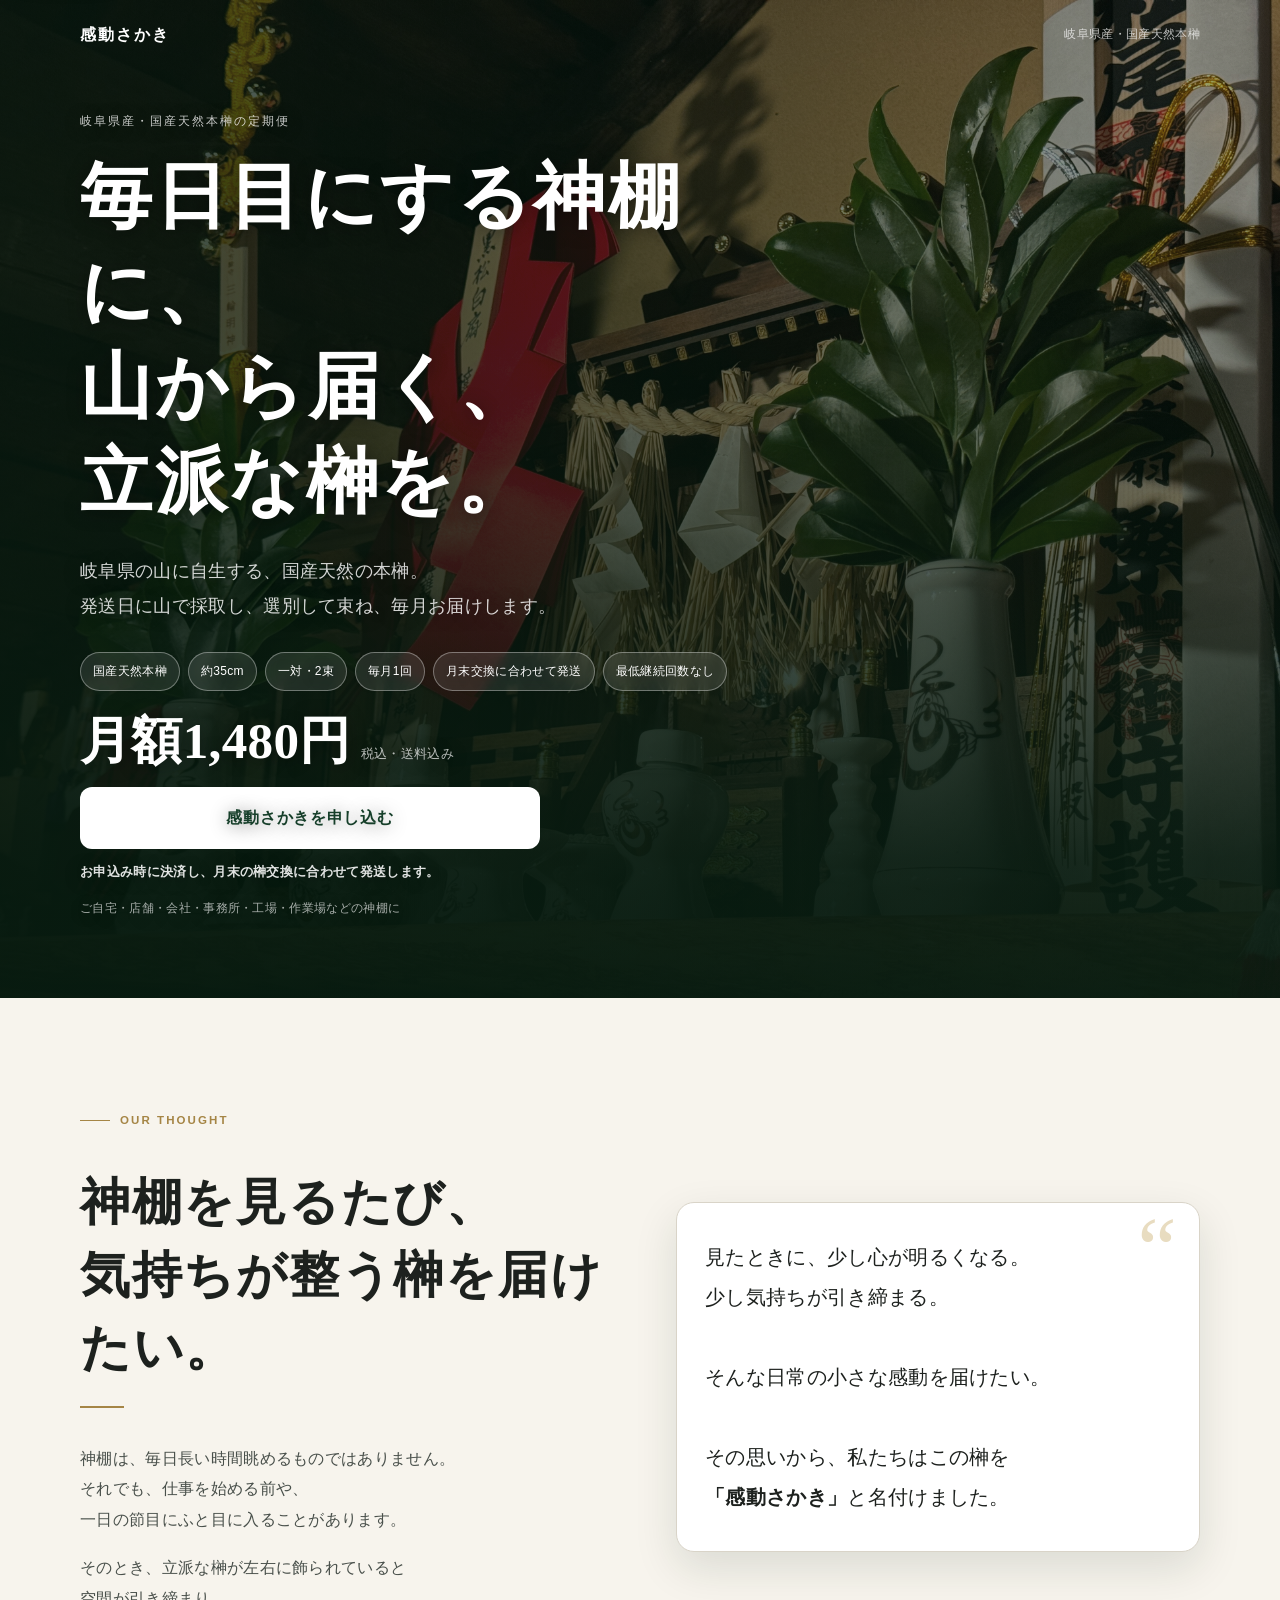
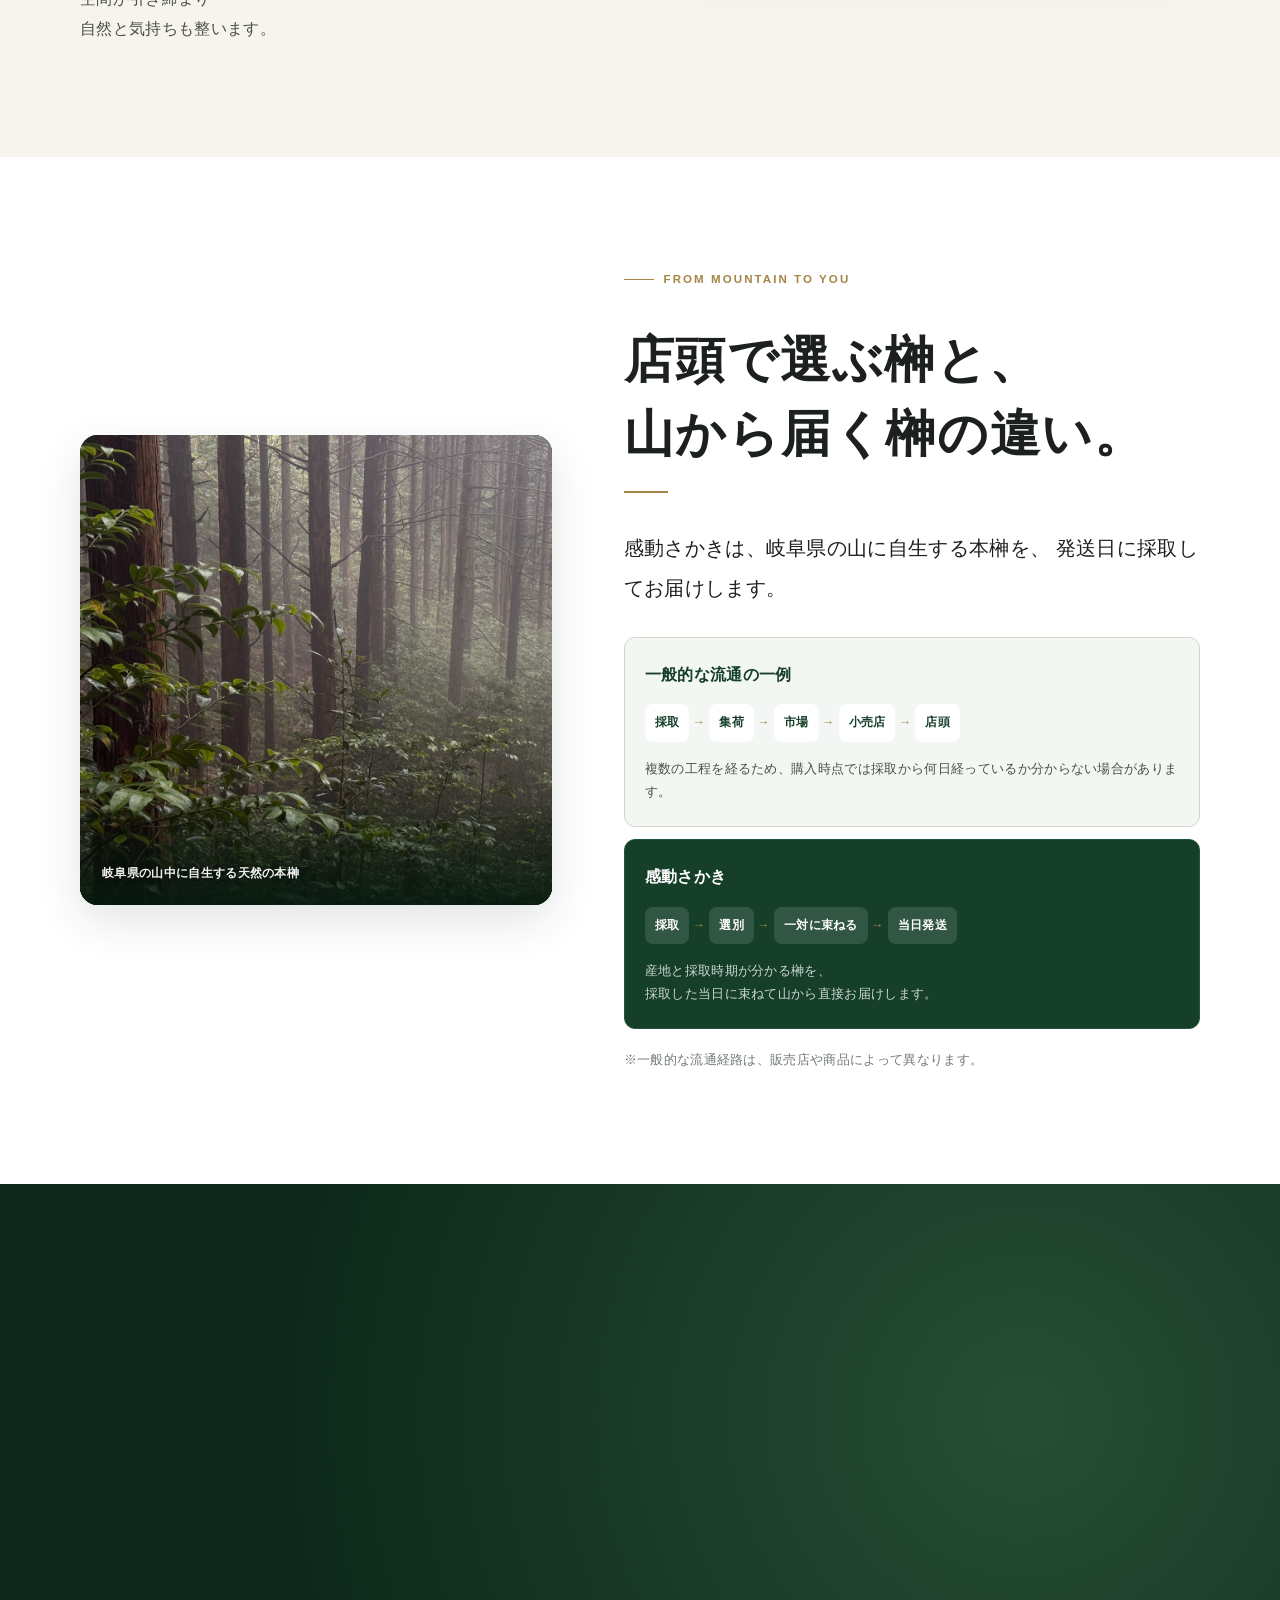
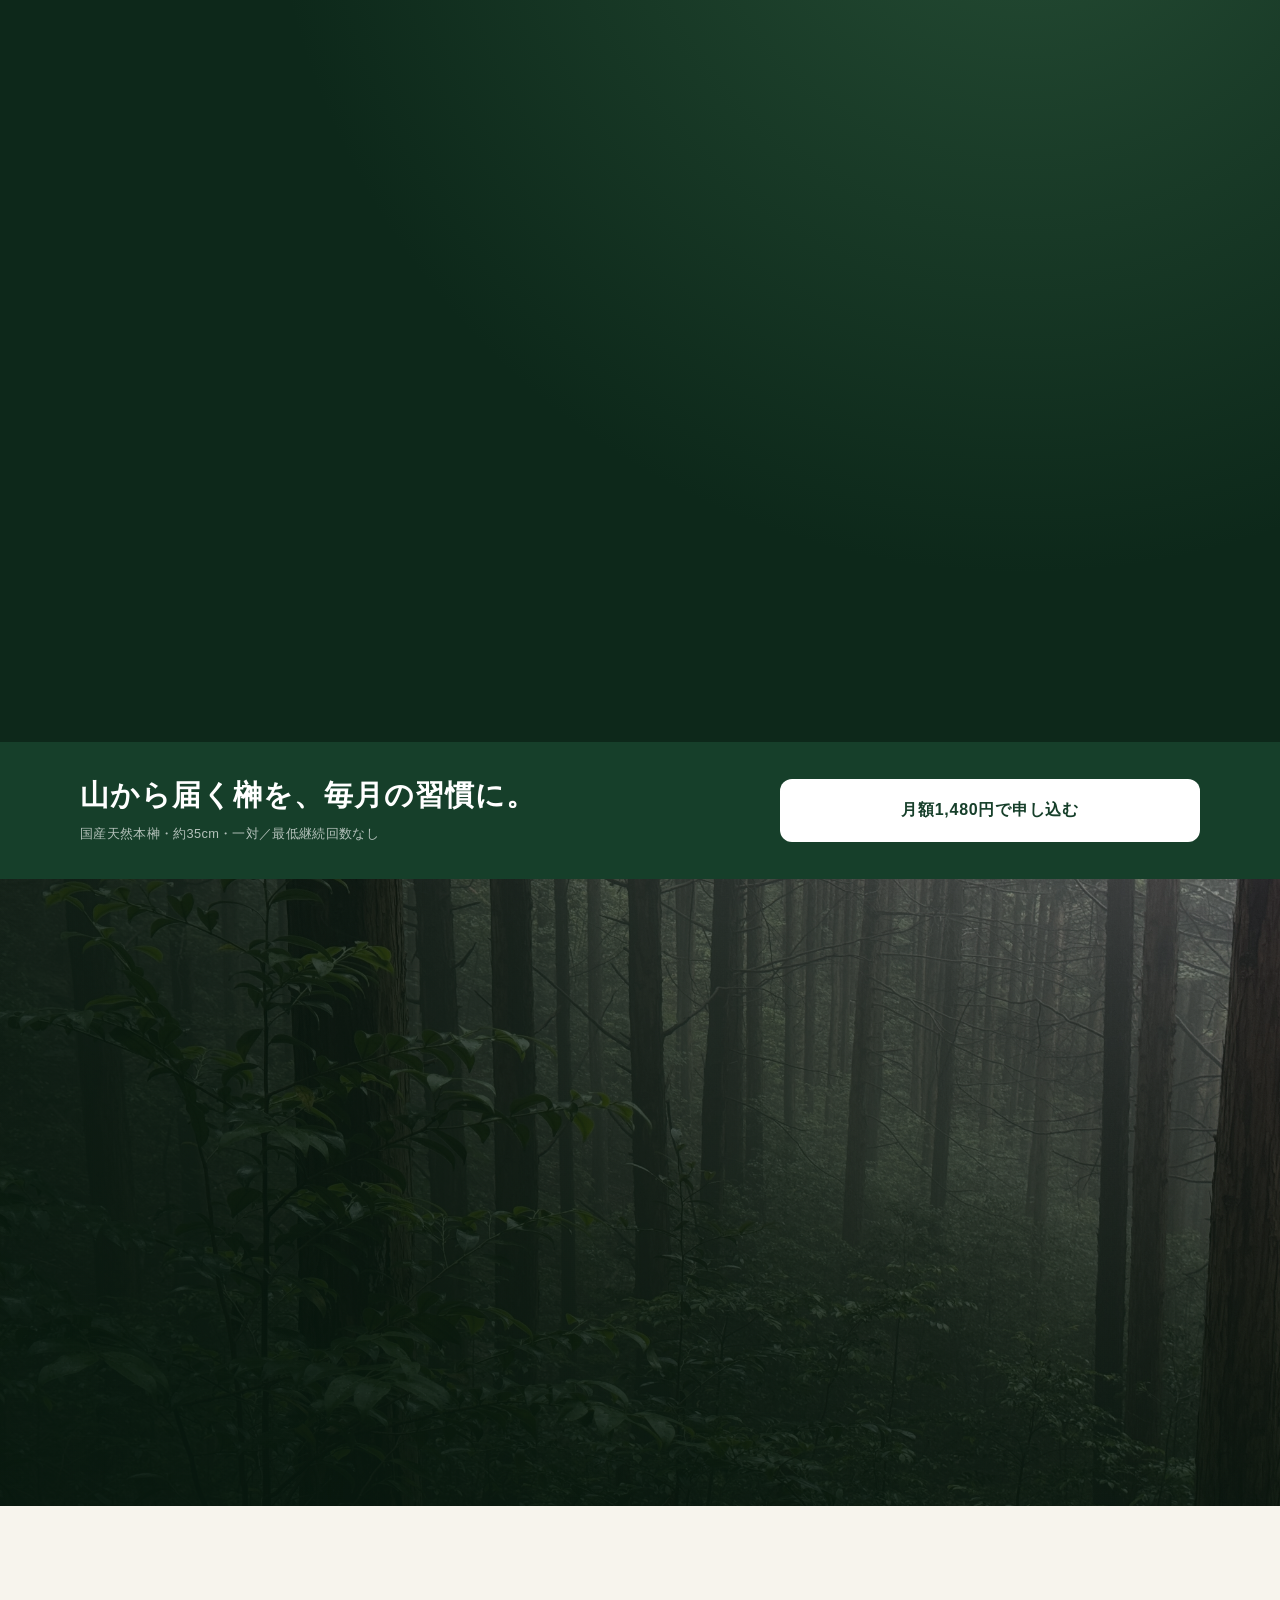
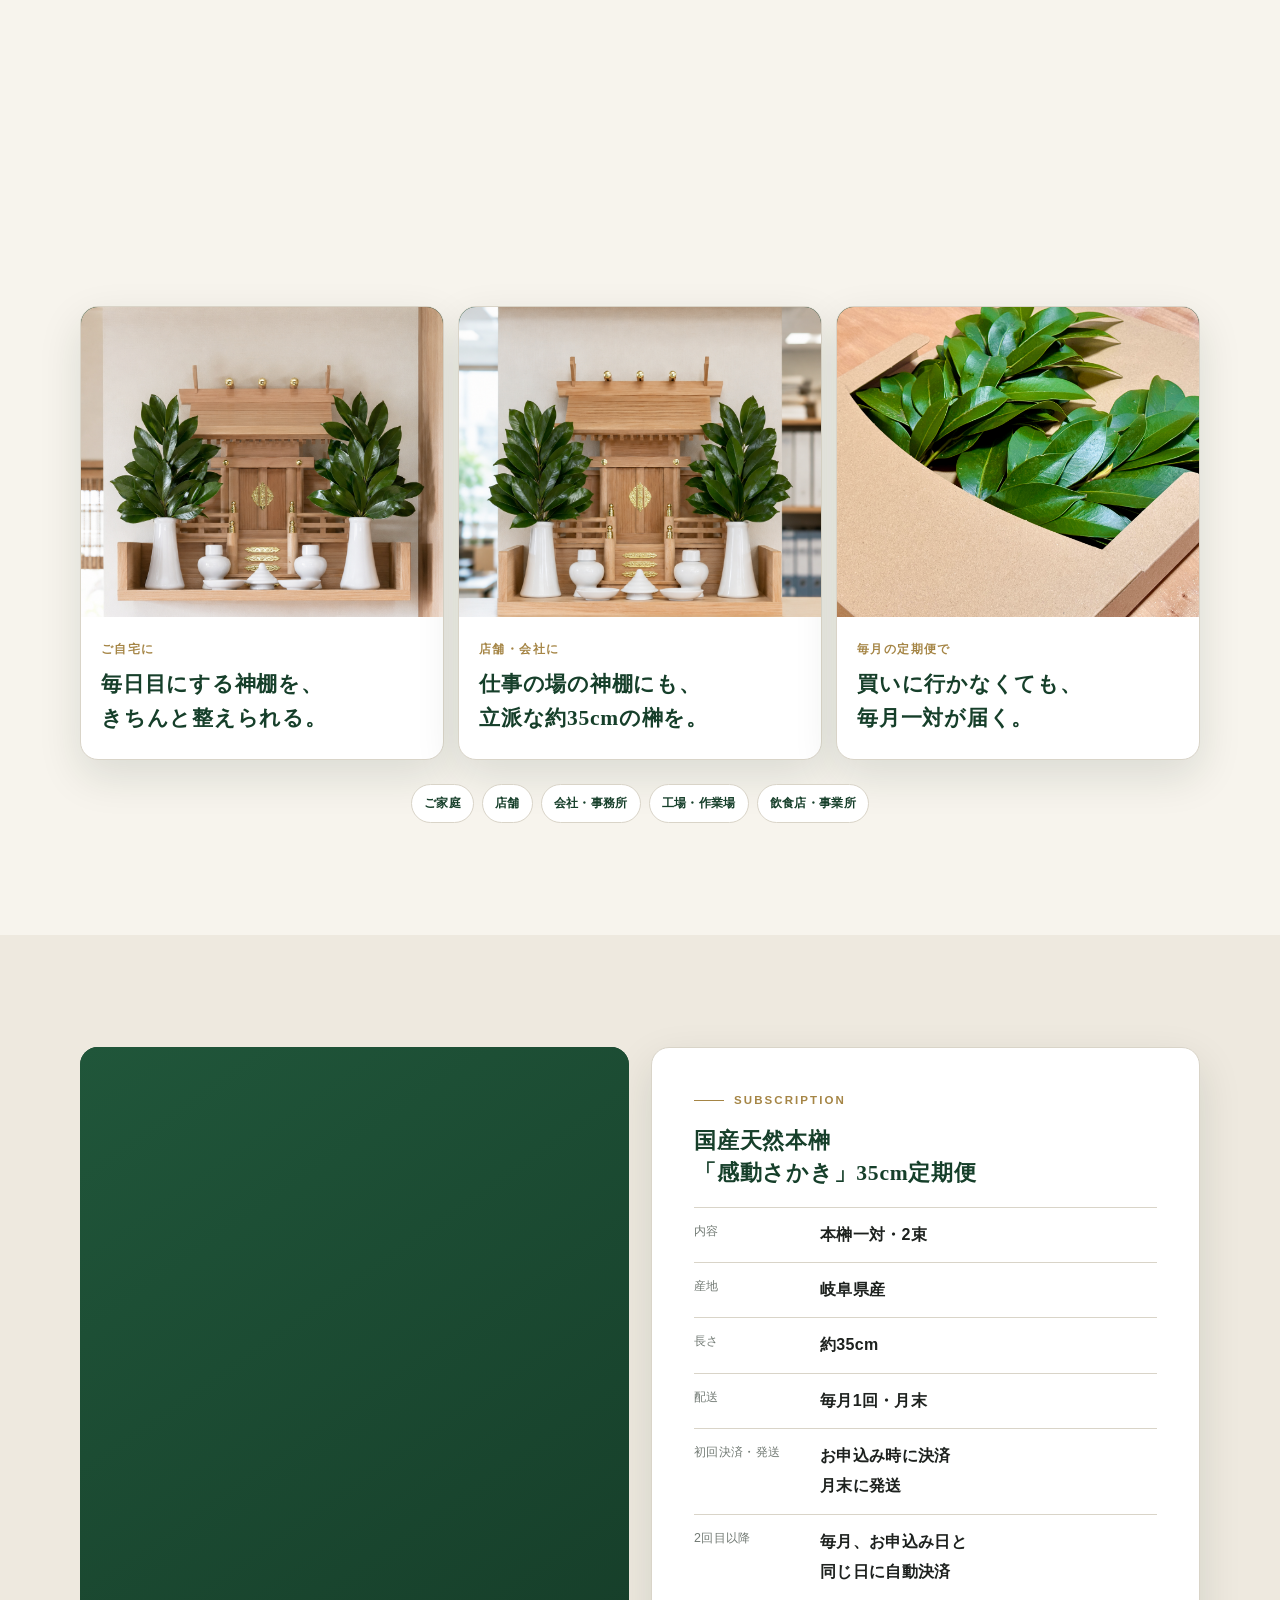
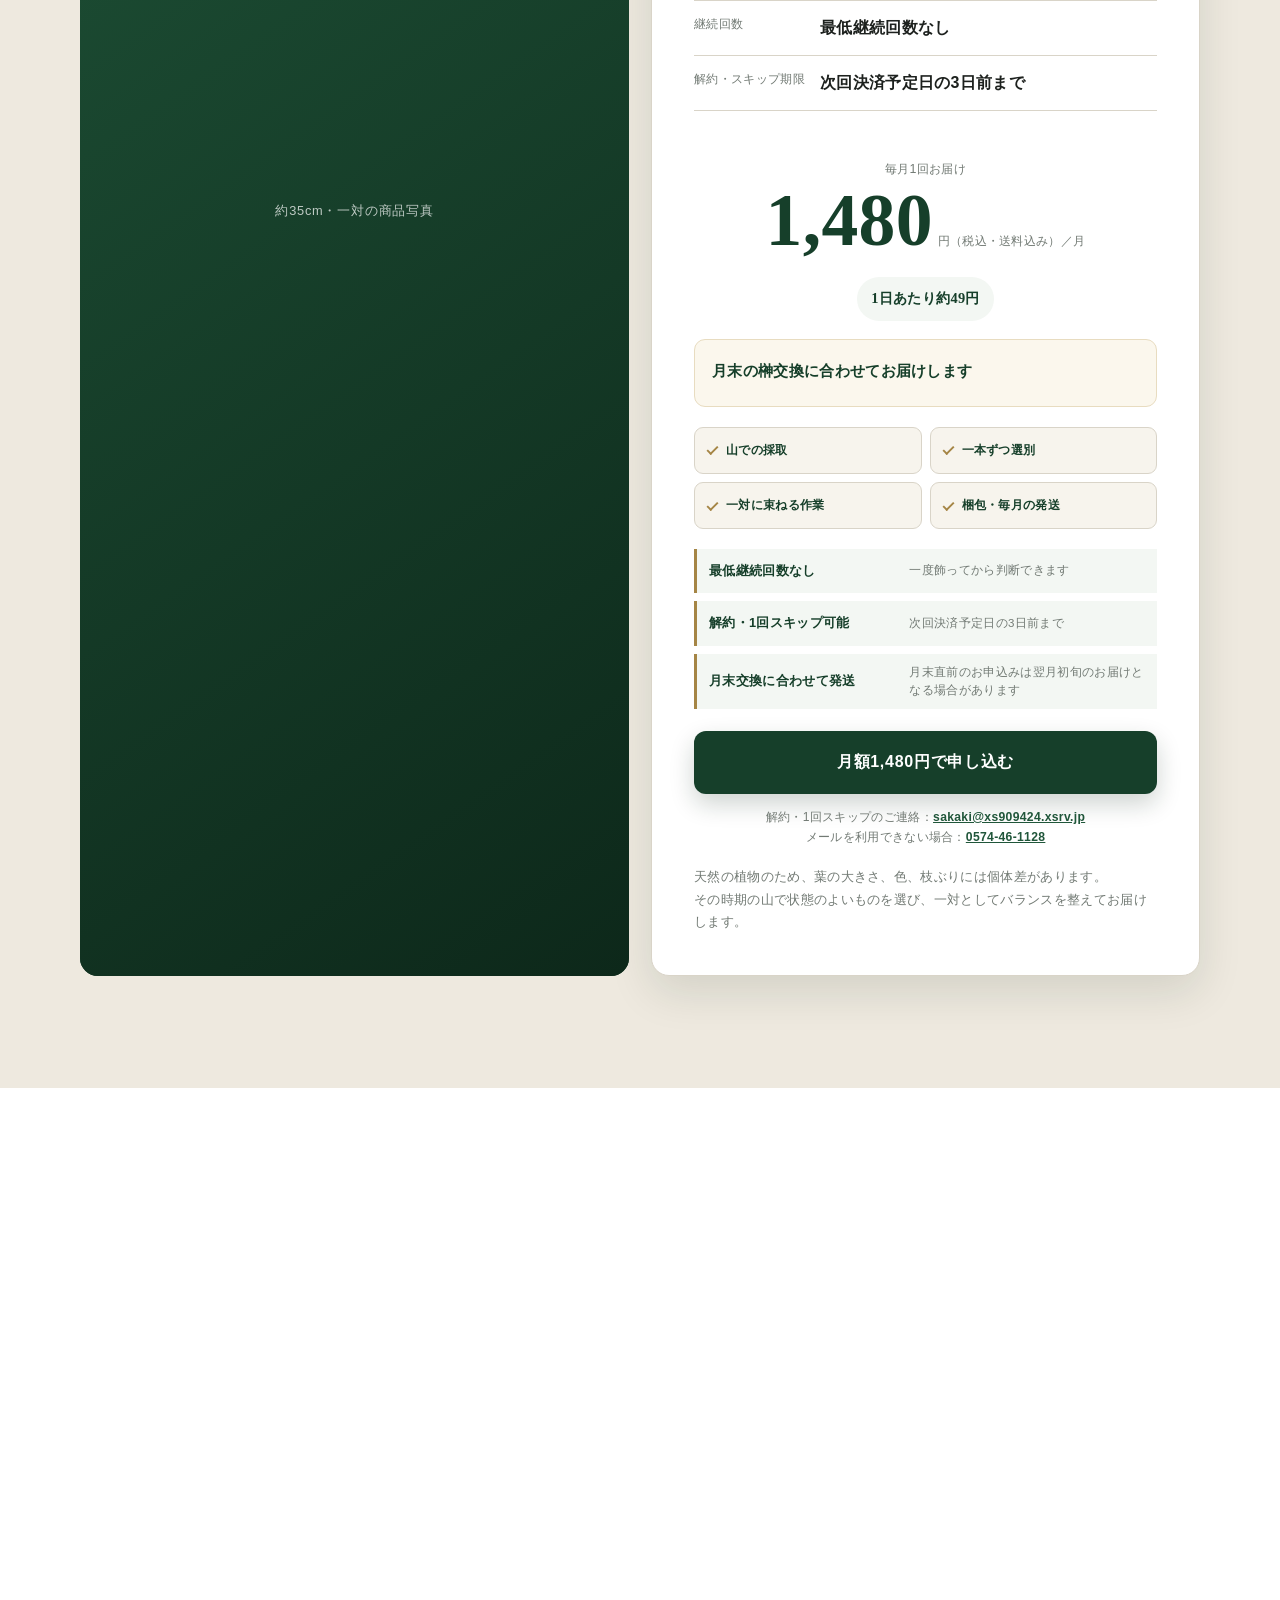
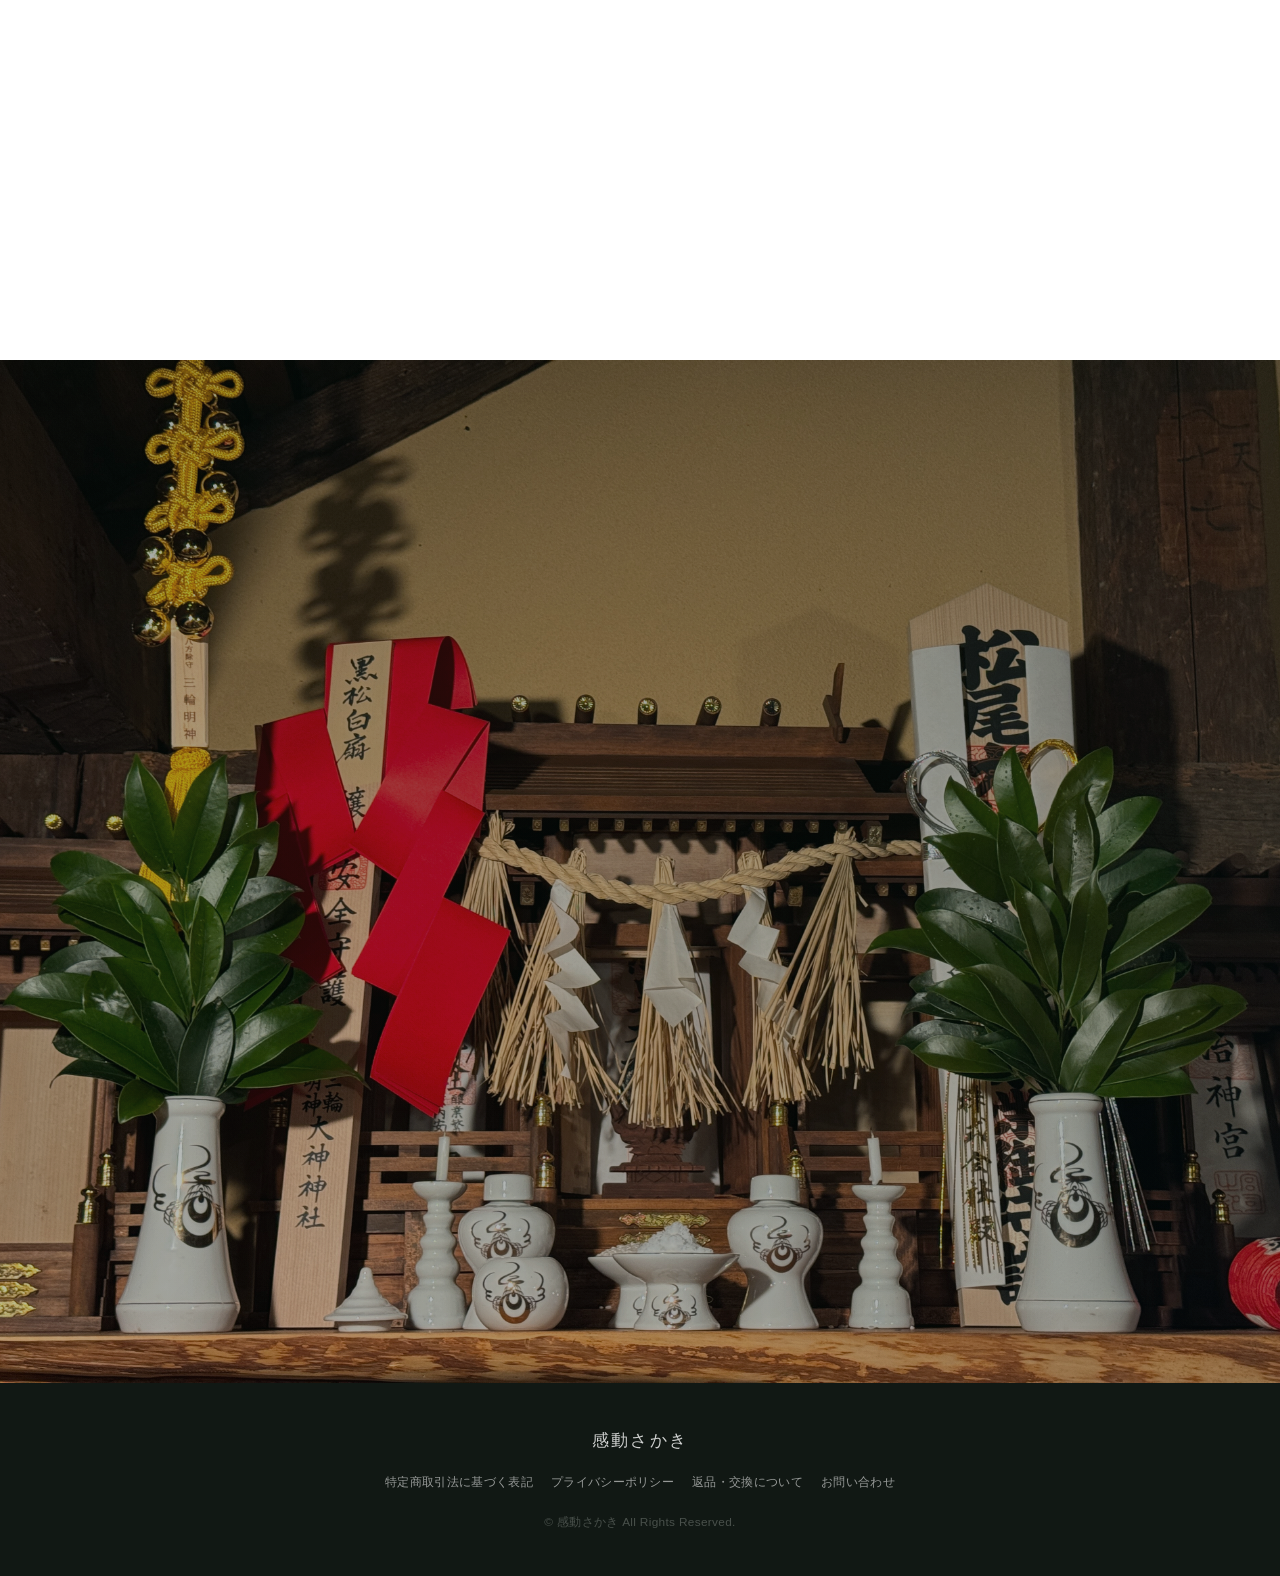
==== commit 4eaecbe2: "テキストの視認性向上" ====
--- a/index.html
+++ b/index.html
@@ -65,8 +65,8 @@
             <span class="gold-line"></span>
           </div>
           <div class="body-copy">
-            <p>神棚は、毎日長い時間眺めるものではありません。それでも、仕事を始める前や、一日の節目にふと目に入ることがあります。</p>
-            <p>そのとき、立派な榊が左右に飾られていると、空間が引き締まり、自然と気持ちも整います。</p>
+            <p>神棚は、毎日長い時間眺めるものではありません。<br>それでも、仕事を始める前や、<br>一日の節目にふと目に入ることがあります。</p>
+            <p>そのとき、立派な榊が左右に飾られていると<br>空間が引き締まり<br>自然と気持ちも整います。</p>
           </div>
         </div>
         <div class="quote-card reveal">
@@ -106,7 +106,7 @@
               <ol class="comparison-route" aria-label="一般的な榊の流通工程">
                 <li>採取</li>
                 <li>集荷</li>
-                <li>市場・卸</li>
+                <li>市場</li>
                 <li>小売店</li>
                 <li>店頭</li>
               </ol>
@@ -118,13 +118,13 @@
             <article class="comparison-card comparison-card-highlight">
               <p class="comparison-label">感動さかき</p>
               <ol class="comparison-route" aria-label="感動さかきの発送工程">
-                <li>発送日に採取</li>
+                <li>採取</li>
                 <li>選別</li>
                 <li>一対に束ねる</li>
                 <li>当日発送</li>
               </ol>
               <p class="comparison-note">
-                産地と採取時期が分かる榊を、余計な流通を通さず山から直接お届けします。
+                産地と採取時期が分かる榊を、<br>採取した当日に束ねて山から直接お届けします。
               </p>
             </article>
           </div>
@@ -221,7 +221,7 @@
       </div>
     </section>
 
-    <!-- 5. 35cmサイズ -->
+    <!-- 5. 35cmサイズ 
     <section class="section size-section">
       <div class="container split">
         <div class="reveal">
@@ -257,7 +257,7 @@
         </div>
       </div>
     </section>
-
+-->
     <!-- 6. 天然本榊 -->
     <section class="natural-banner">
       <div class="scene-media media-frame">
@@ -381,20 +381,24 @@
               <dd>本榊一対・2束</dd>
             </div>
             <div>
-              <dt>長さ・産地</dt>
-              <dd>約35cm・岐阜県産</dd>
+              <dt>産地</dt>
+              <dd>岐阜県産</dd>
+            </div>
+            <div>
+              <dt>長さ</dt>
+              <dd>約35cm</dd>
             </div>
             <div>
               <dt>配送</dt>
-              <dd>毎月1回・月末の交換時期に合わせて発送</dd>
+              <dd>毎月1回・月末</dd>
             </div>
             <div>
               <dt>初回決済・発送</dt>
-              <dd>お申込み時に決済し、月末の交換時期に合わせて発送</dd>
+              <dd>お申込み時に決済<br>月末に発送</dd>
             </div>
             <div>
               <dt>2回目以降</dt>
-              <dd>毎月、初回のお申込み日と同じ日頃に自動決済</dd>
+              <dd>毎月、お申込み日と<br>同じ日に自動決済</dd>
             </div>
             <div>
               <dt>継続回数</dt>
@@ -418,7 +422,6 @@
 
           <div class="delivery-notice" role="note" aria-label="決済と発送時期について">
             <strong>月末の榊交換に合わせてお届けします</strong>
-            <p>お申込み時に初回分を決済します。月末に近い時期のお申込みは、決済確認後3営業日以内に発送するため、翌月初旬のお届けとなる場合があります。</p>
           </div>
 
           <ul class="offer-included" aria-label="月額料金に含まれる内容">
@@ -437,11 +440,11 @@
           <a href="#product" class="btn btn-primary" data-link="purchase35">
             月額1,480円で申し込む
           </a>
-          <p class="order-note">お申込み時に初回決済／月末の交換時期に合わせて発送</p>
+          <!--<p class="order-note">お申込み時に初回決済／月末の交換時期に合わせて発送</p>-->
           <p class="support-note">解約・1回スキップのご連絡：<a href="mailto:sakaki@xs909424.xsrv.jp">sakaki@xs909424.xsrv.jp</a><br>メールを利用できない場合：<a href="tel:0574461128">0574-46-1128</a></p>
 
           <p class="note mt-18">
-            天然の植物のため、葉の大きさ、色、枝ぶりには個体差があります。
+            天然の植物のため、葉の大きさ、色、枝ぶりには個体差があります。<br>
             その時期の山で状態のよいものを選び、一対としてバランスを整えてお届けします。
           </p>
         </div>
@@ -477,17 +480,17 @@
           <details>
             <summary>初回と毎月の決済・発送時期を教えてください。</summary>
             <div class="faq-answer">
-              初回分はお申込み時に決済し、月末の榊交換に合わせて発送します。
-              2回目以降は、毎月、初回のお申込み日と同じ日頃に自動決済し、決済完了を確認した後、月末の交換時期に合わせて発送します。
-              月末に近い時期のお申込み・決済は、決済確認後3営業日以内の発送となり、翌月初旬のお届けになる場合があります。
-              土日祝日、天候、採取状況、配送事情により、発送日や到着日が前後する場合があります。
+              初回分はお申込み時に決済し、月末の榊交換に合わせて発送します。<br>
+              2回目以降は、毎月、初回のお申込み日と同じ日に自動決済し、決済完了を確認した後、月末の交換時期に合わせて発送します。<br>
+              月末に近い時期のお申込み・決済は、決済確認後3営業日以内の発送となり、翌月初旬のお届けになる場合があります。<br>
+              土日祝日、天候、採取状況、配送事情により、発送日や到着日が前後する場合があります。<br>
             </div>
           </details>
 
           <details>
             <summary>申込み後、すぐに届きますか？</summary>
             <div class="faq-answer">
-              本商品は、月末の榊交換に合わせてお届けする定期便です。原則として、お申込み直後ではなく月末の交換時期に合わせて発送します。
+              本商品は、月末の榊交換に合わせてお届けする定期便です。<br>原則として、お申込み直後ではなく月末の交換時期に合わせて発送します。<br>
               ただし、月末に近い時期のお申込みは、決済確認後3営業日以内に発送し、翌月初旬のお届けとなる場合があります。
             </div>
           </details>
@@ -495,8 +498,8 @@
           <details>
             <summary>天然榊の個体差と管理方法を教えてください。</summary>
             <div class="faq-answer">
-              天然の植物のため、葉の大きさ、色、枝ぶりには個体差があります。
-              花立てを清潔にし、こまめに水を替え、高温や直射日光を避けてください。
+              天然の植物のため、葉の大きさ、色、枝ぶりには個体差があります。<br>
+              花立てを清潔にし、こまめに水を替え、高温や直射日光を避けてください。<br>
               日持ちは季節や管理環境によって異なります。
             </div>
           </details>
@@ -504,8 +507,8 @@
           <details>
             <summary>最低継続回数と解約・スキップ方法を教えてください。</summary>
             <div class="faq-answer">
-              最低継続回数や解約金はありません。解約または次回1回分のスキップをご希望の場合は、次回決済予定日の3日前までに、決済時に使用したメールアドレスから <a href="mailto:sakaki@xs909424.xsrv.jp">sakaki@xs909424.xsrv.jp</a> へご連絡ください。
-              メールをご利用いただけない場合は、電話（<a href="tel:0574461128">0574-46-1128</a>）でも受け付けます。
+              最低継続回数や解約金はありません。<br>解約または次回1回分のスキップをご希望の場合は、次回決済予定日の3日前までに、決済時に使用したメールアドレスから <a href="mailto:sakaki@xs909424.xsrv.jp">sakaki@xs909424.xsrv.jp</a> へご連絡ください。<br>
+              メールをご利用いただけない場合は、電話（<a href="tel:0574461128">0574-46-1128</a>）でも受け付けます。<br>
               当店からの受付完了の返信をもって手続き完了となります。期限を過ぎた場合は、原則として次回分からの適用となります。
             </div>
           </details>
@@ -525,9 +528,9 @@
         <p class="eyebrow eyebrow-center eyebrow-light">Final Message</p>
         <h2>毎日目にする神棚だから、<br>榊まできちんと整えたい。</h2>
         <div class="body-copy mt-26">
-          <p>忙しい仕事や生活の中で、<br>榊の交換はつい後回しになってしまうことがあります。<br>しかし、神棚に生き生きとした榊が飾られていると、<br>目に入ったときの印象が変わります。</p>
+          <p>忙しい仕事や生活の中で、<br>榊の交換はついつい後回しになってしまうことがあります。<br>しかし、神棚に生き生きとした榊が飾られていると、<br>目に入ったときの印象が変わります。</p>
           <p>仕事を始める前。<br>一日を無事に終えたとき。<br>大切な判断をするとき。<br>神棚の前で手を合わせる時間が、<br>少し気持ちを整える時間になる。</p>
-          <p>毎月買いに行く榊から、山から届くことを楽しみにできる榊へ。</p>
+          <p>毎月買いに行く榊から、<br>山から届くことを楽しみにできる榊へ。</p>
         </div>
         <p class="closing-spec"><strong>国産天然本榊・約35cm・一対</strong><br>月額1,480円（税込・送料込み）</p>
         <div class="cta-wrap"><a href="#product" class="btn btn-light" data-link="purchase35">感動さかきを申し込む</a><p class="btn-sub btn-sub-light">最低継続回数なし／解約・1回スキップは次回決済予定日の3日前まで</p></div>
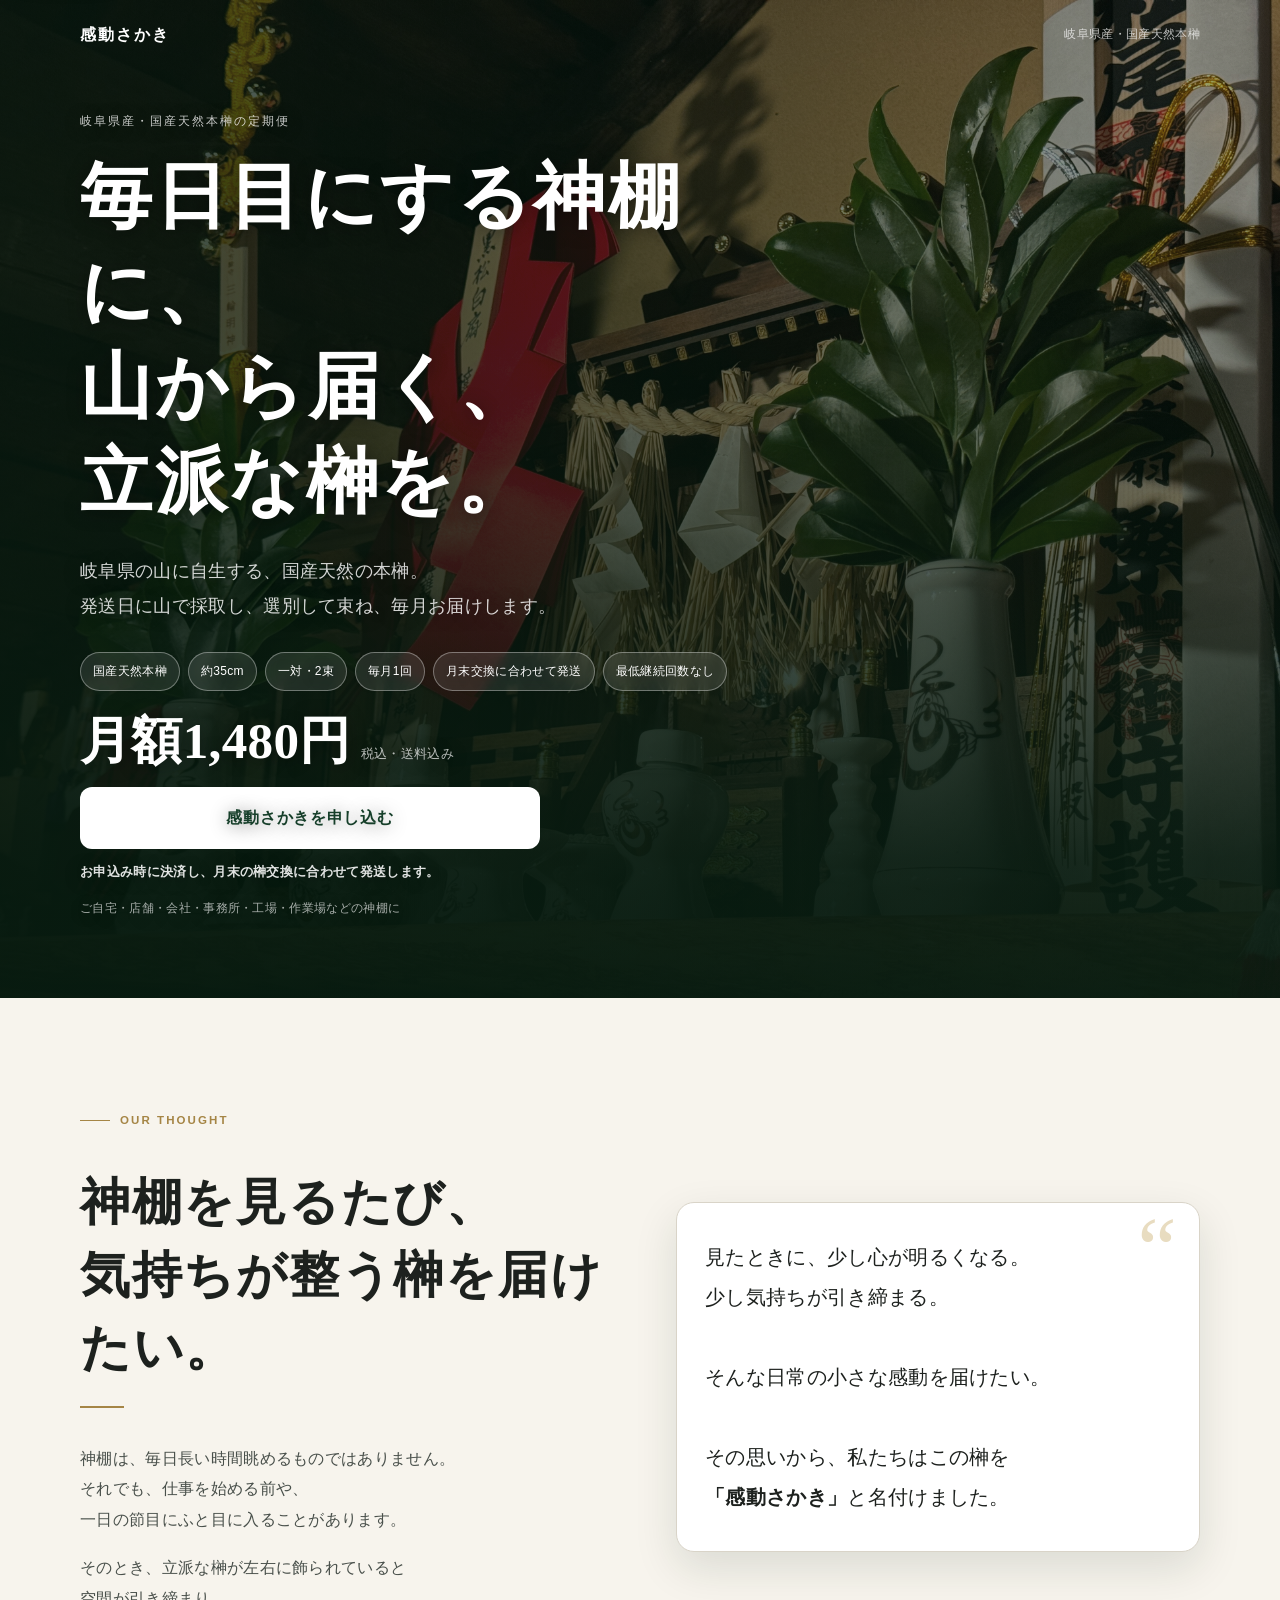
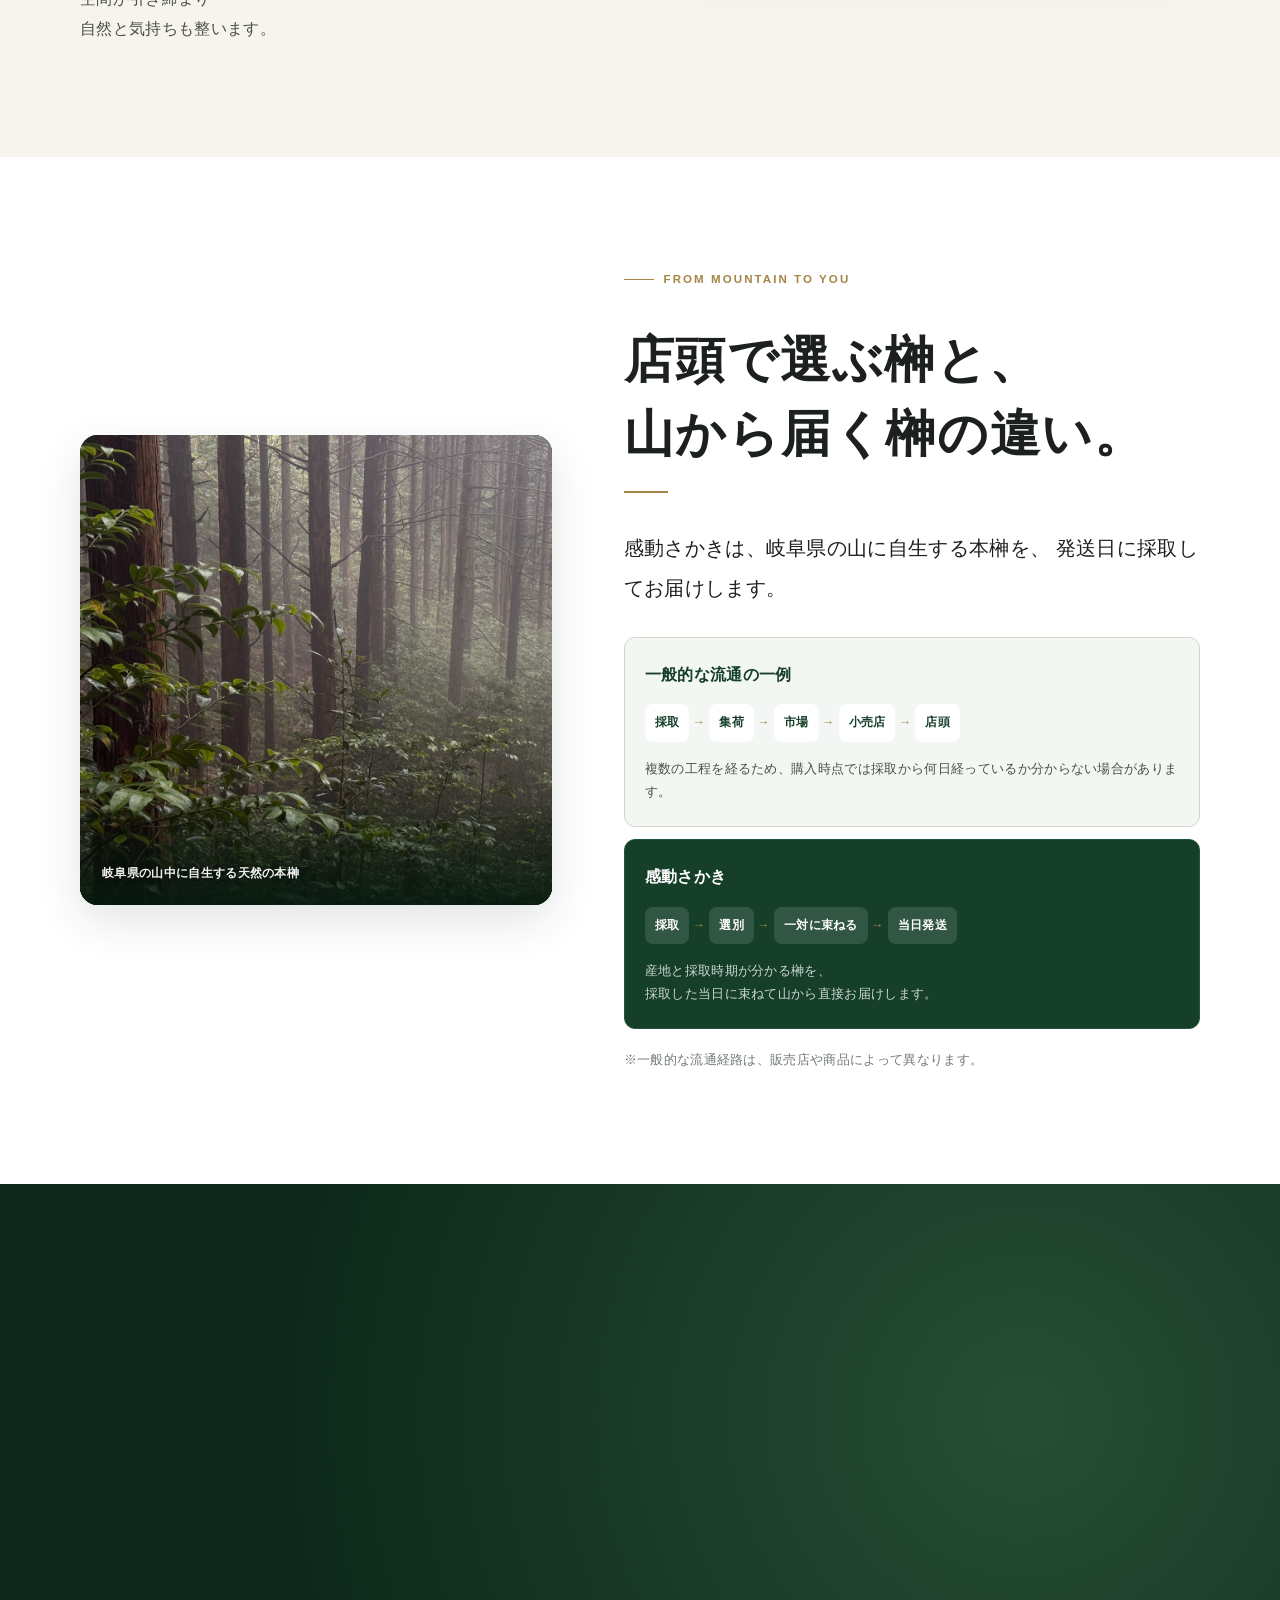
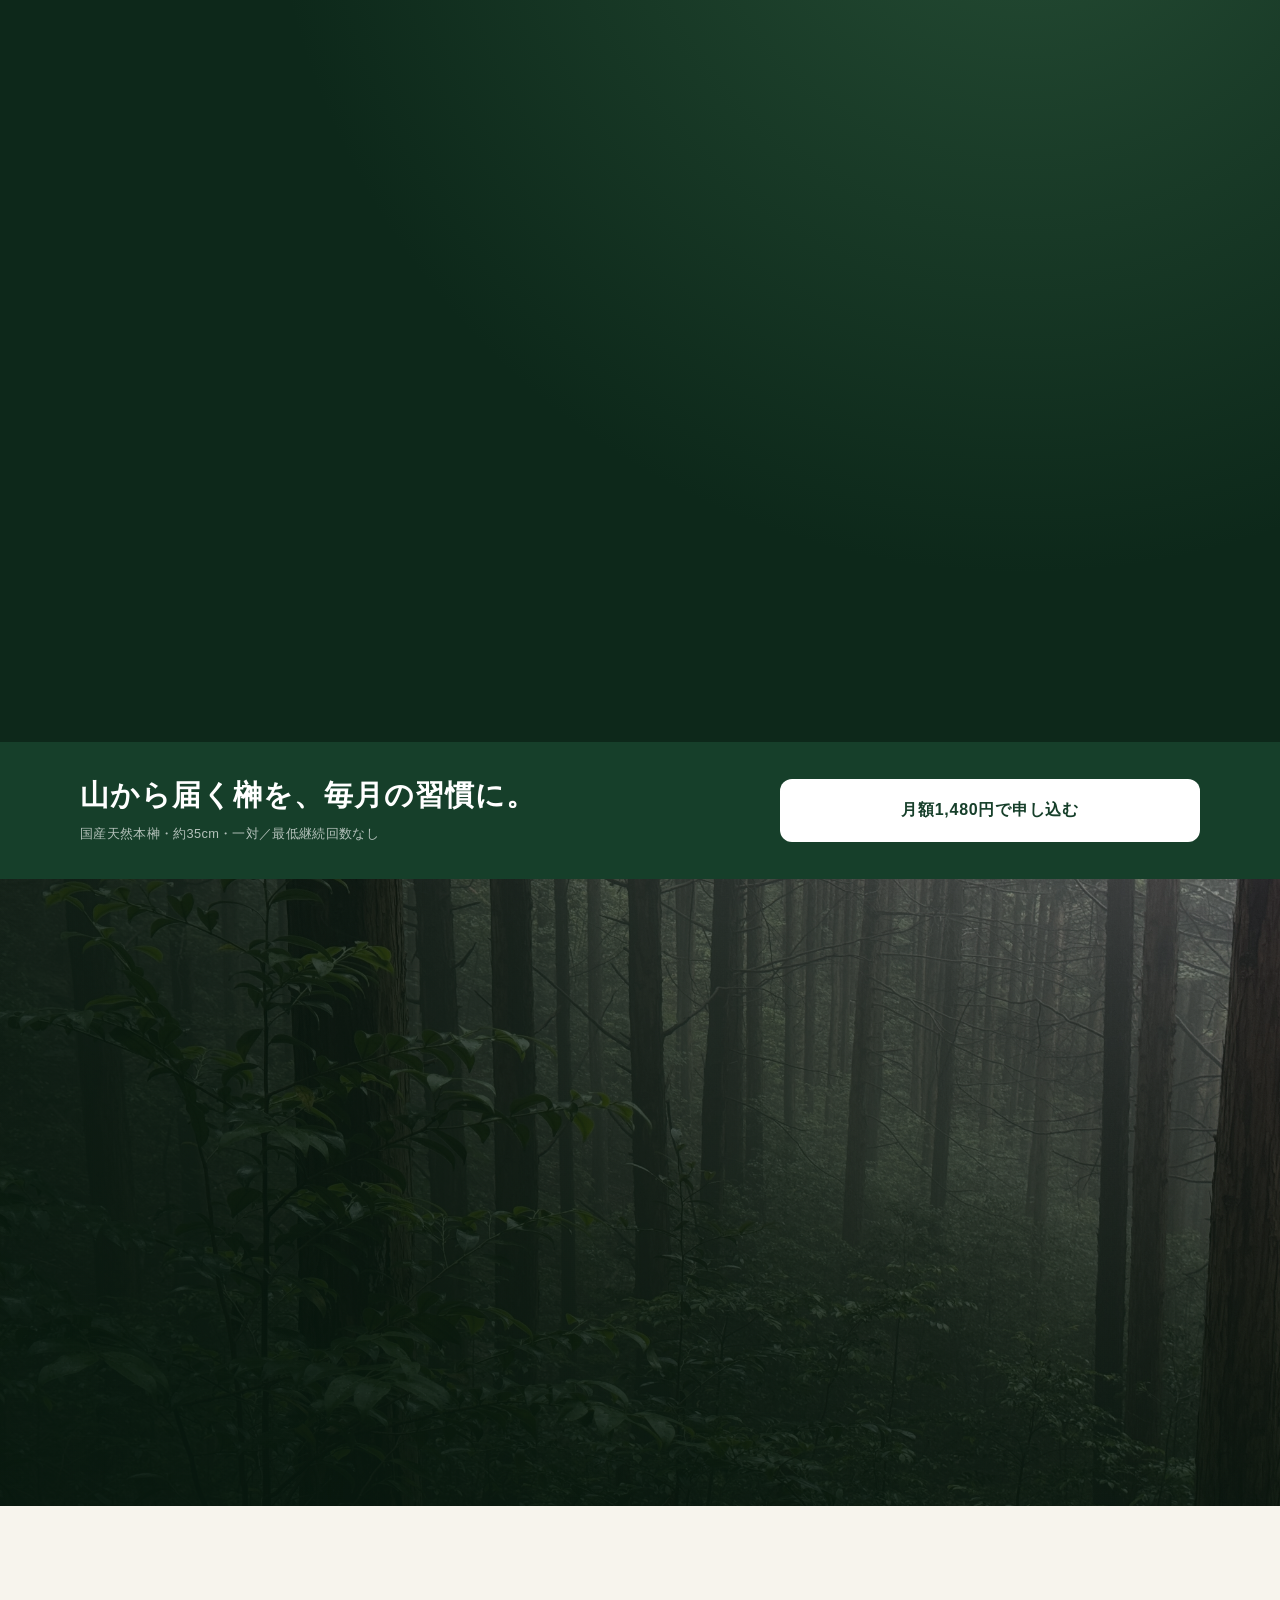
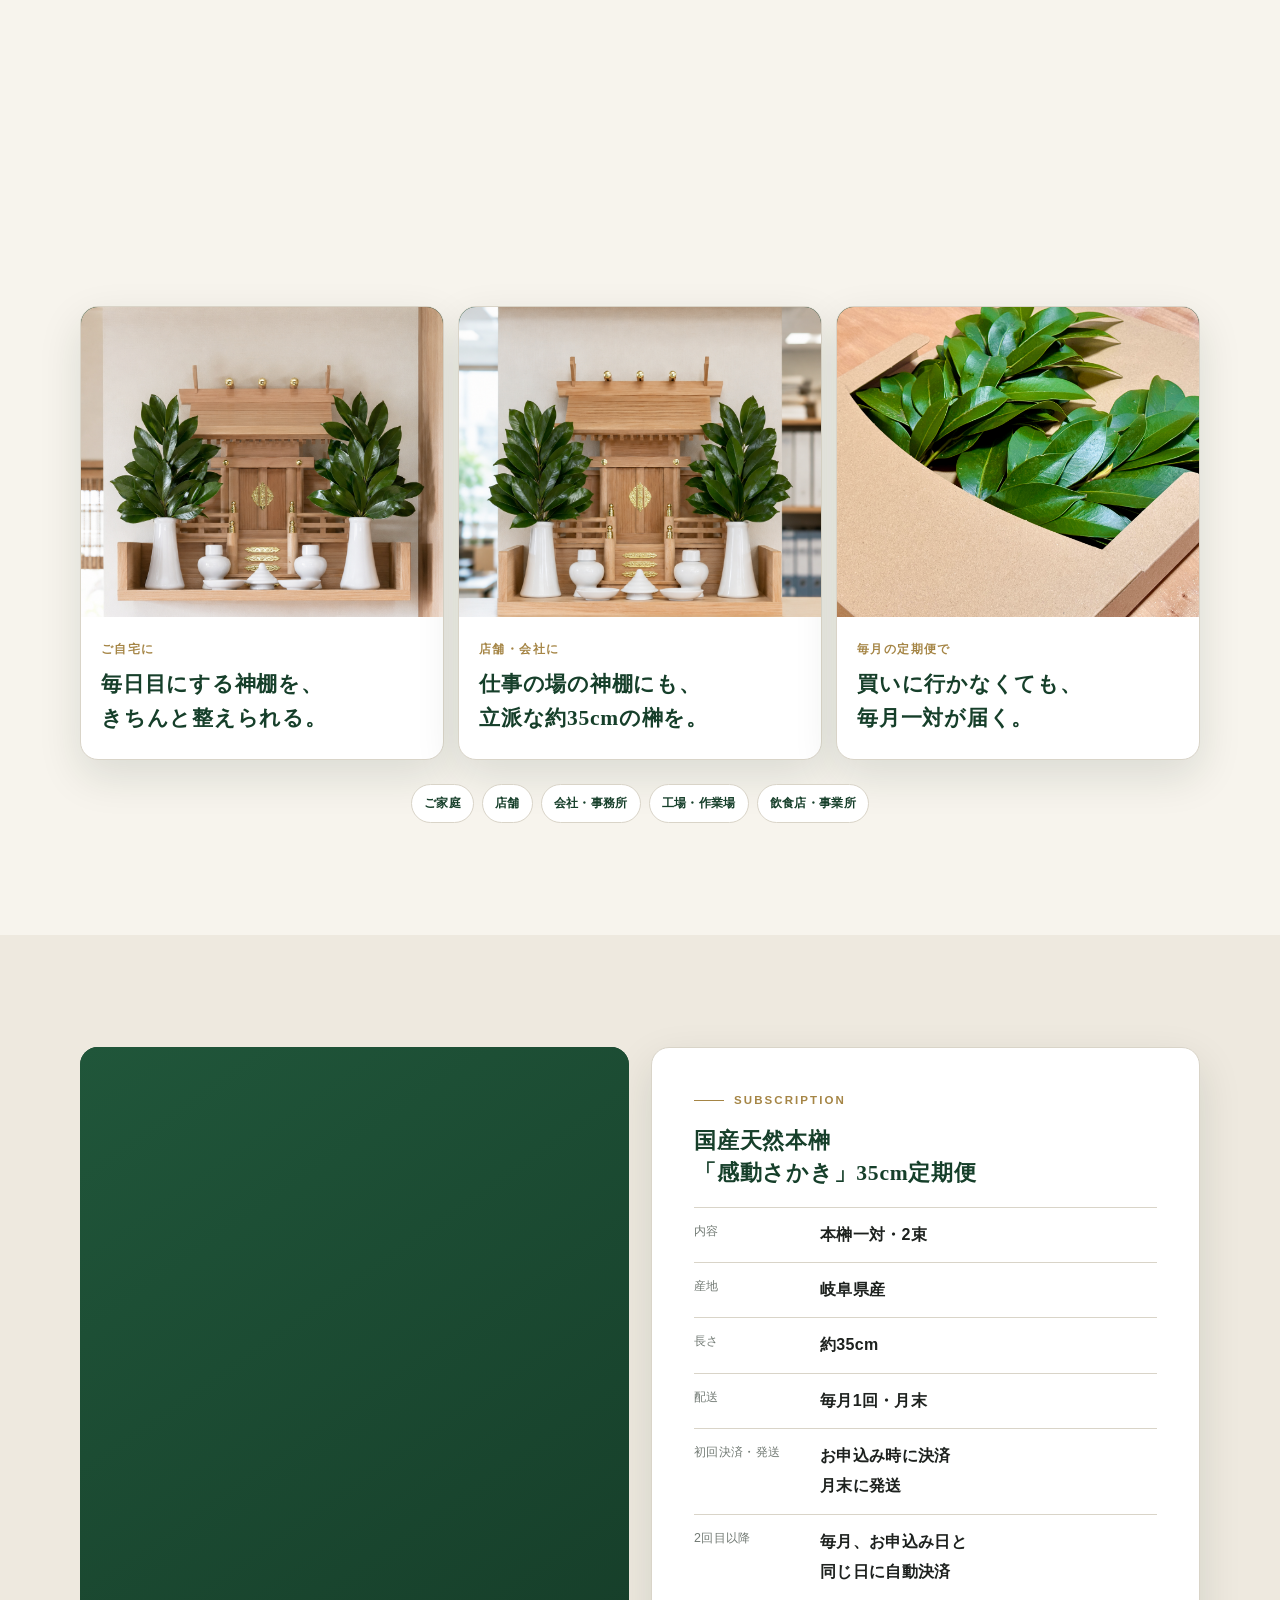
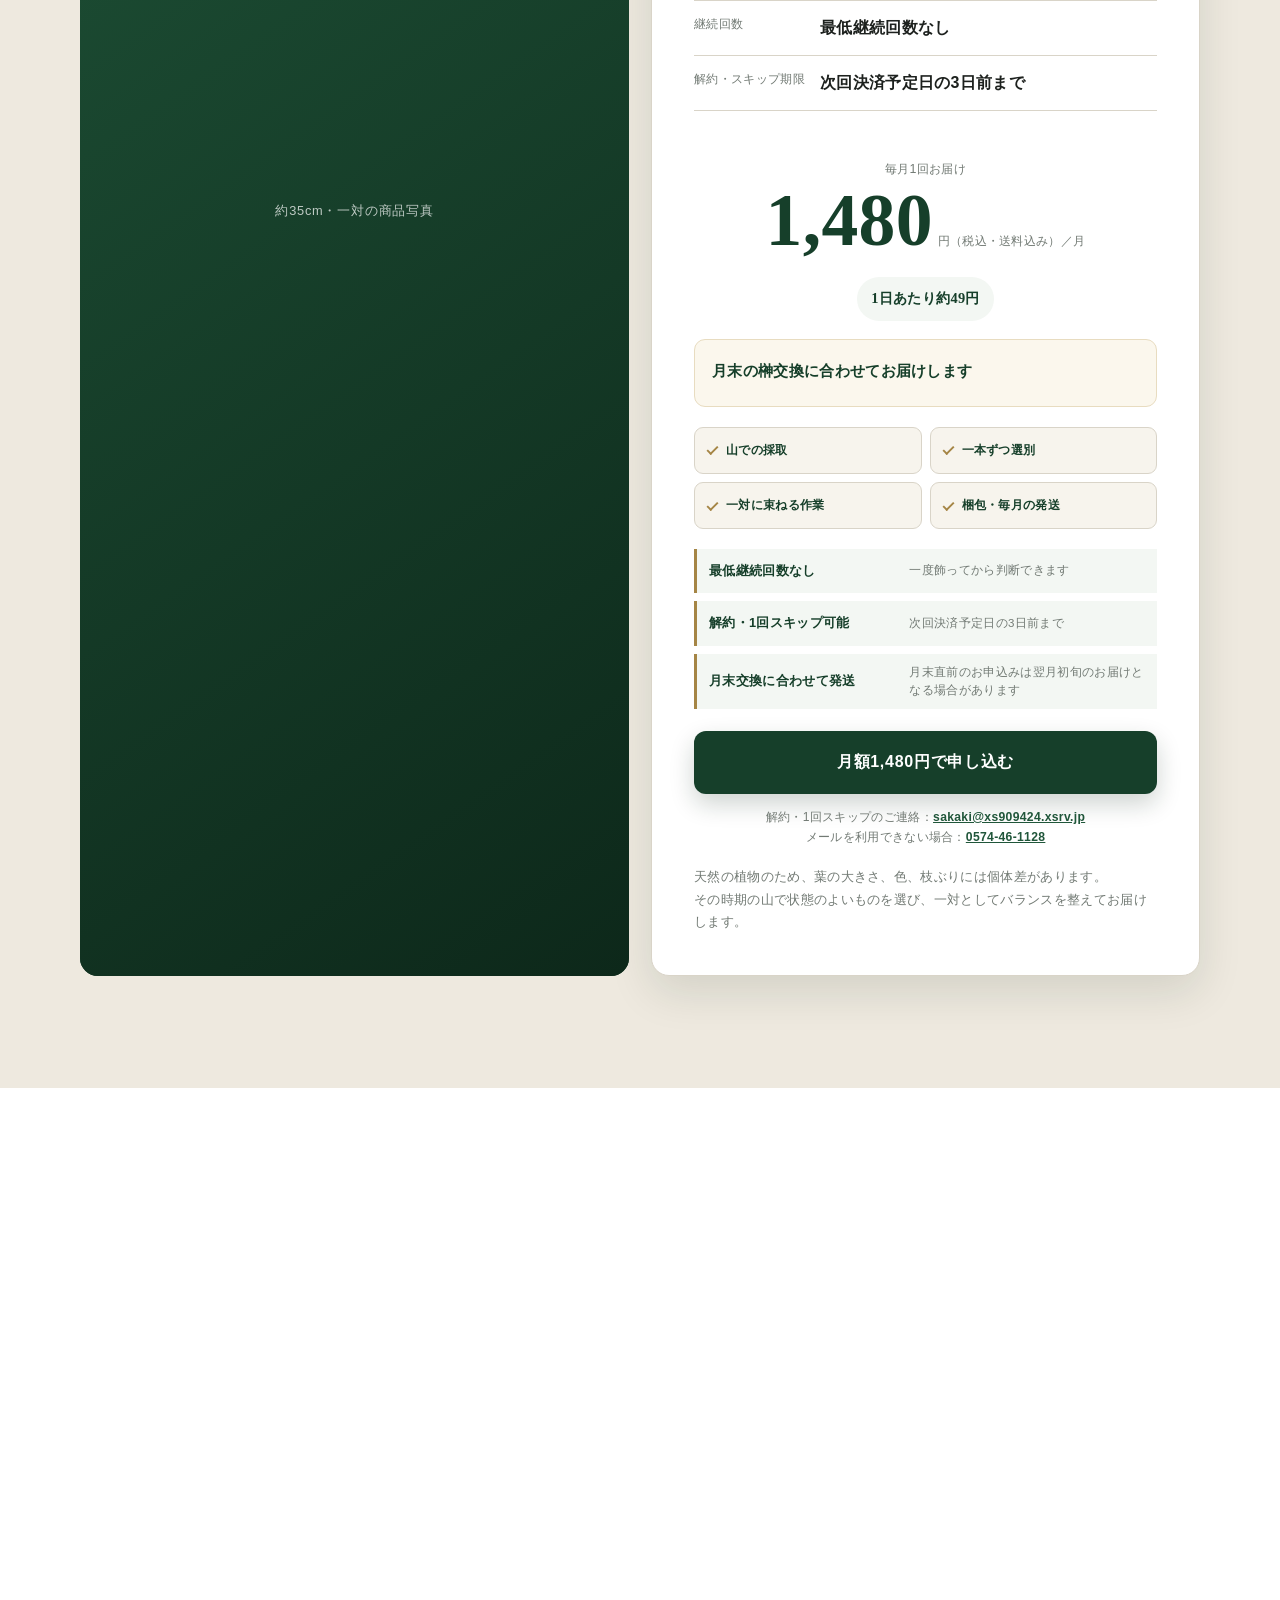
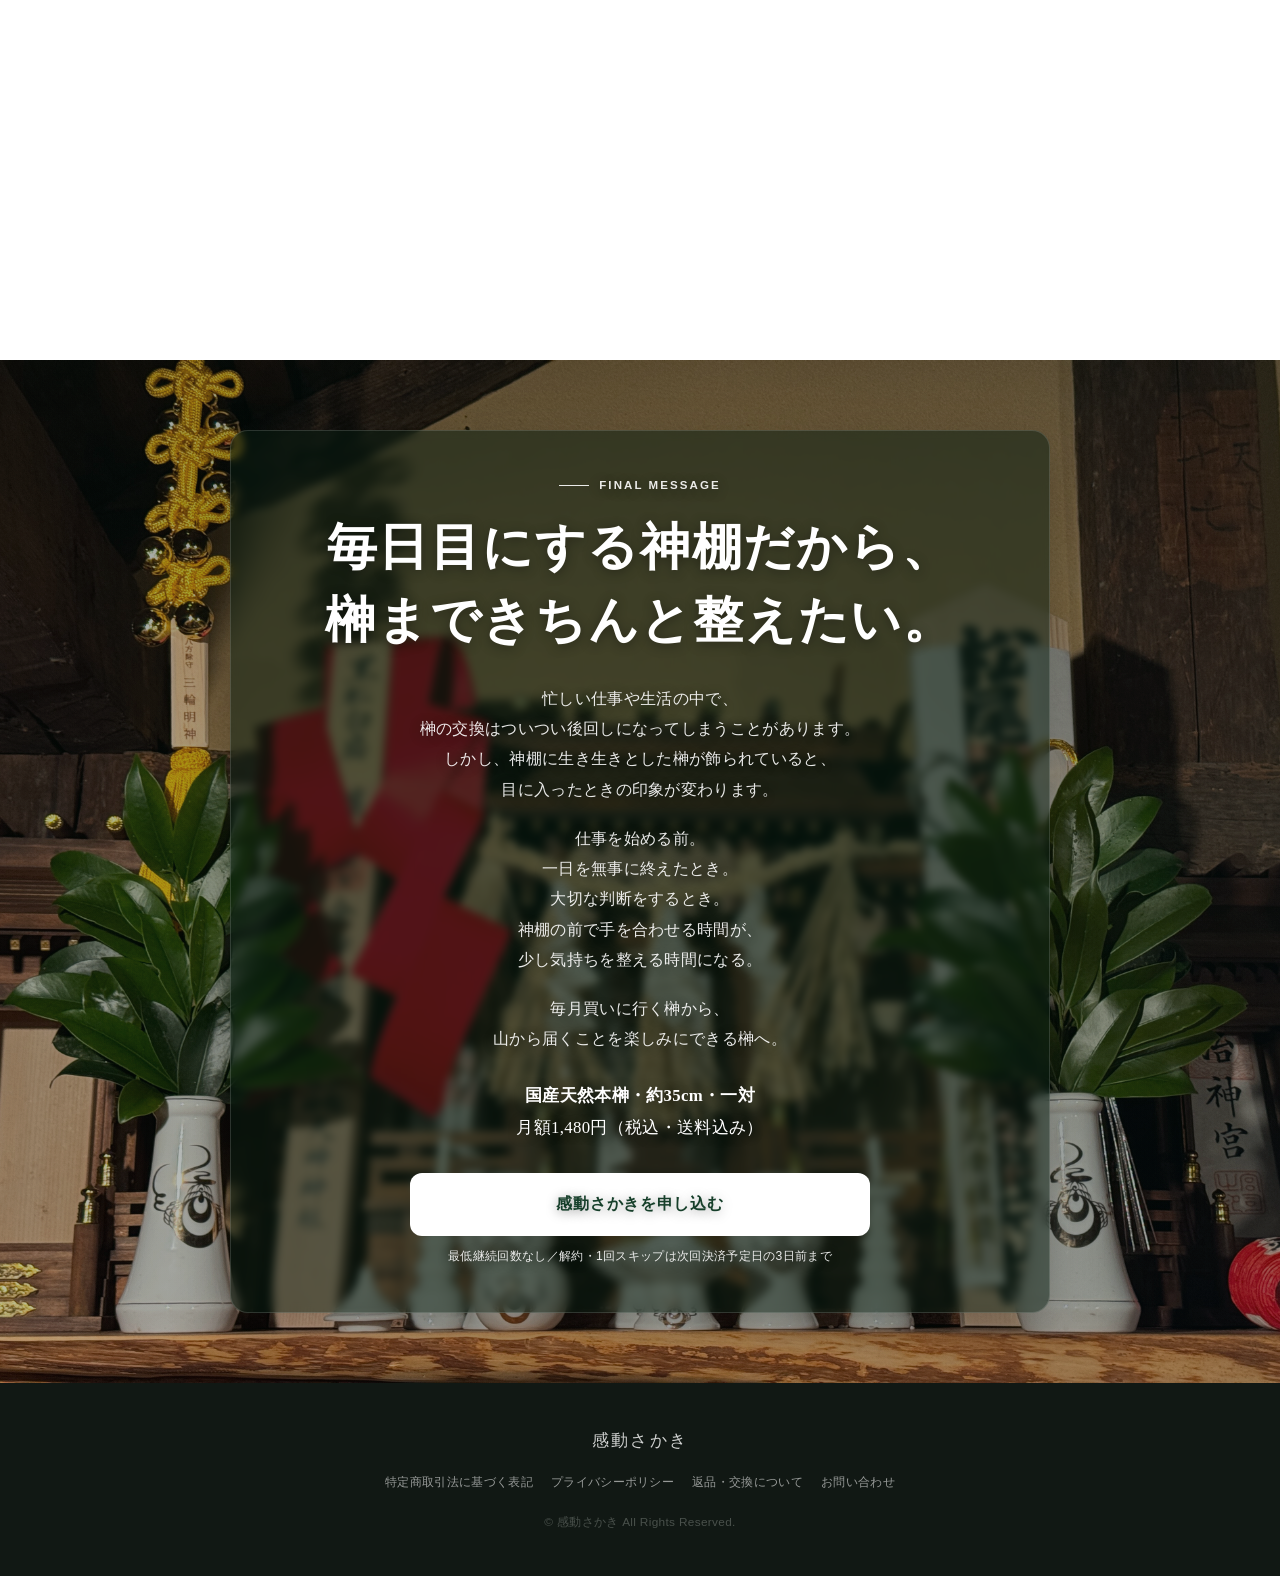
==== commit 13ee7de4: "Googleアナリティクスの追加" ====
--- a/index.html
+++ b/index.html
@@ -1,6 +1,15 @@
 <!DOCTYPE html>
 <html lang="ja">
 <head>
+  <!-- Google tag (gtag.js) -->
+<script async src="https://www.googletagmanager.com/gtag/js?id=G-YSXM30F209"></script>
+<script>
+  window.dataLayer = window.dataLayer || [];
+  function gtag(){dataLayer.push(arguments);}
+  gtag('js', new Date());
+
+  gtag('config', 'G-YSXM30F209');
+</script>
   <meta charset="UTF-8">
   <meta name="viewport" content="width=device-width, initial-scale=1, viewport-fit=cover">
   <title>感動さかき｜岐阜県産・国産天然本榊35cmの定期便</title>
